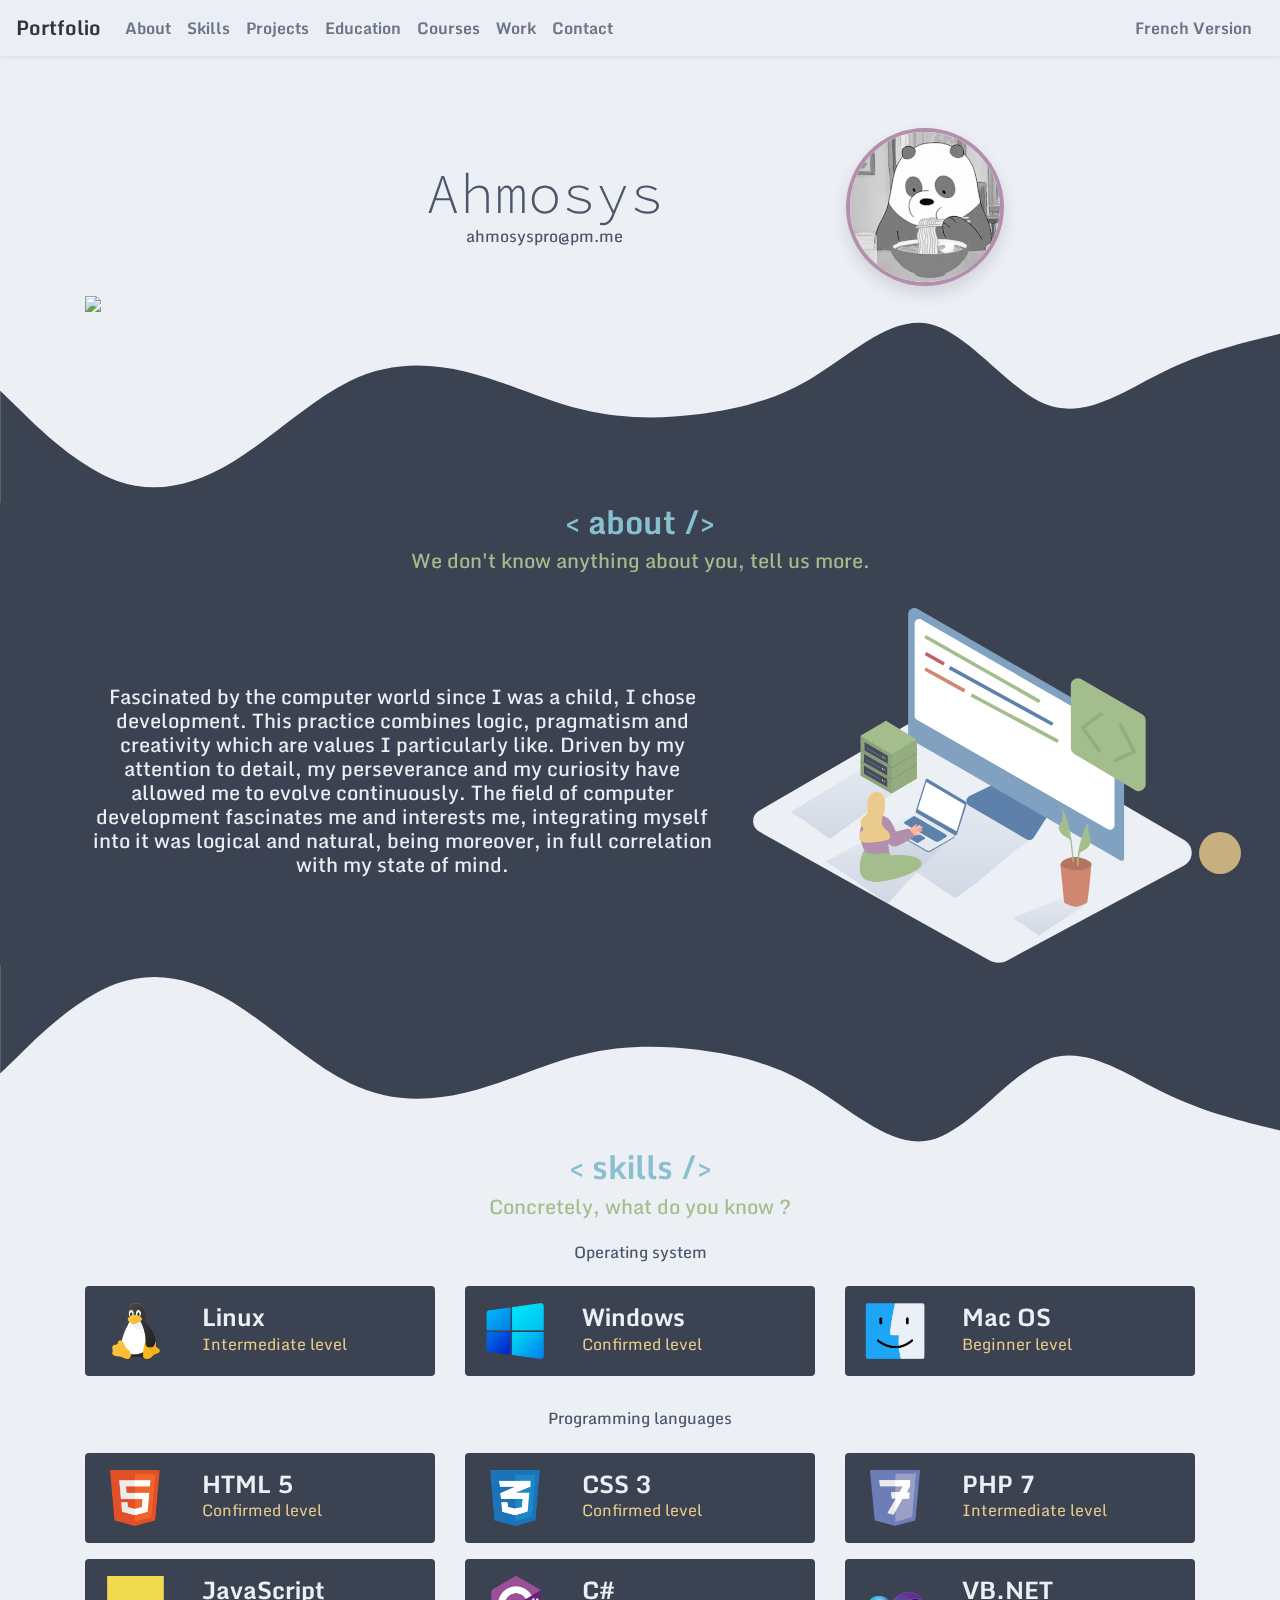
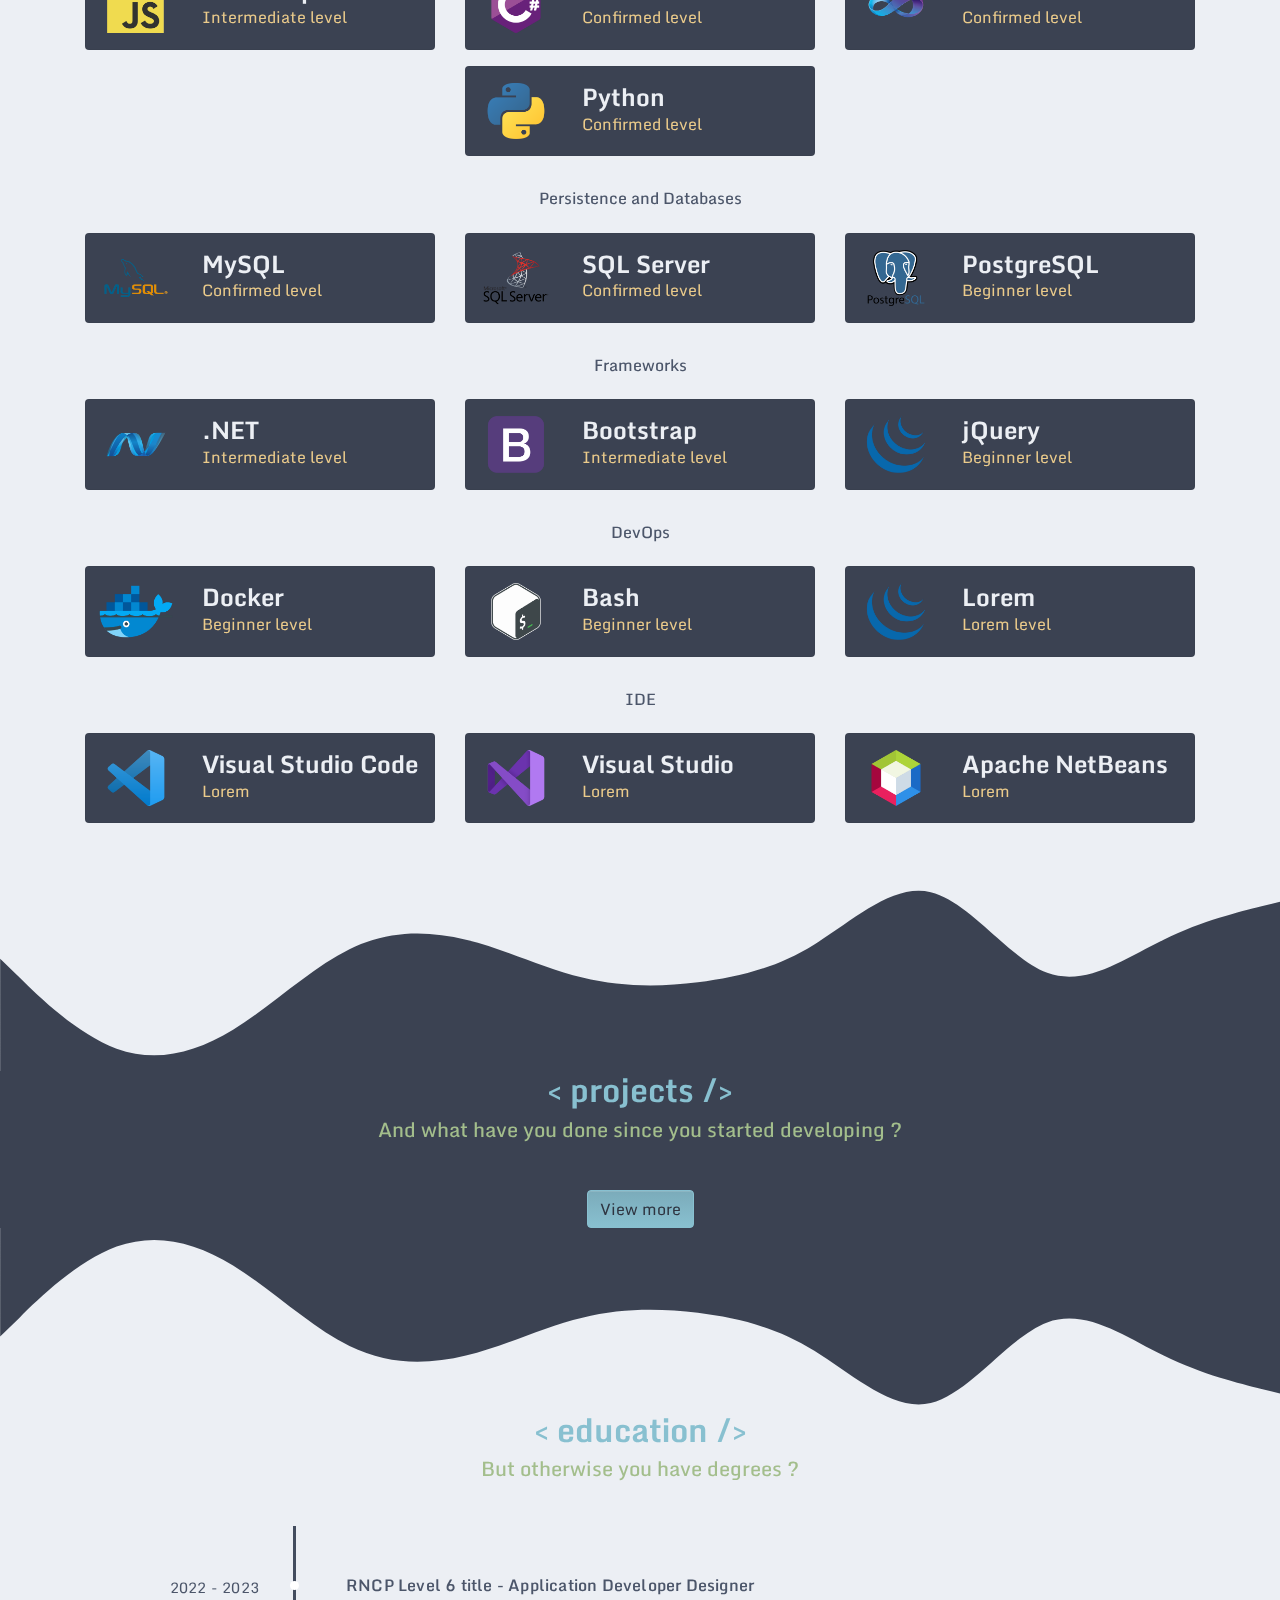
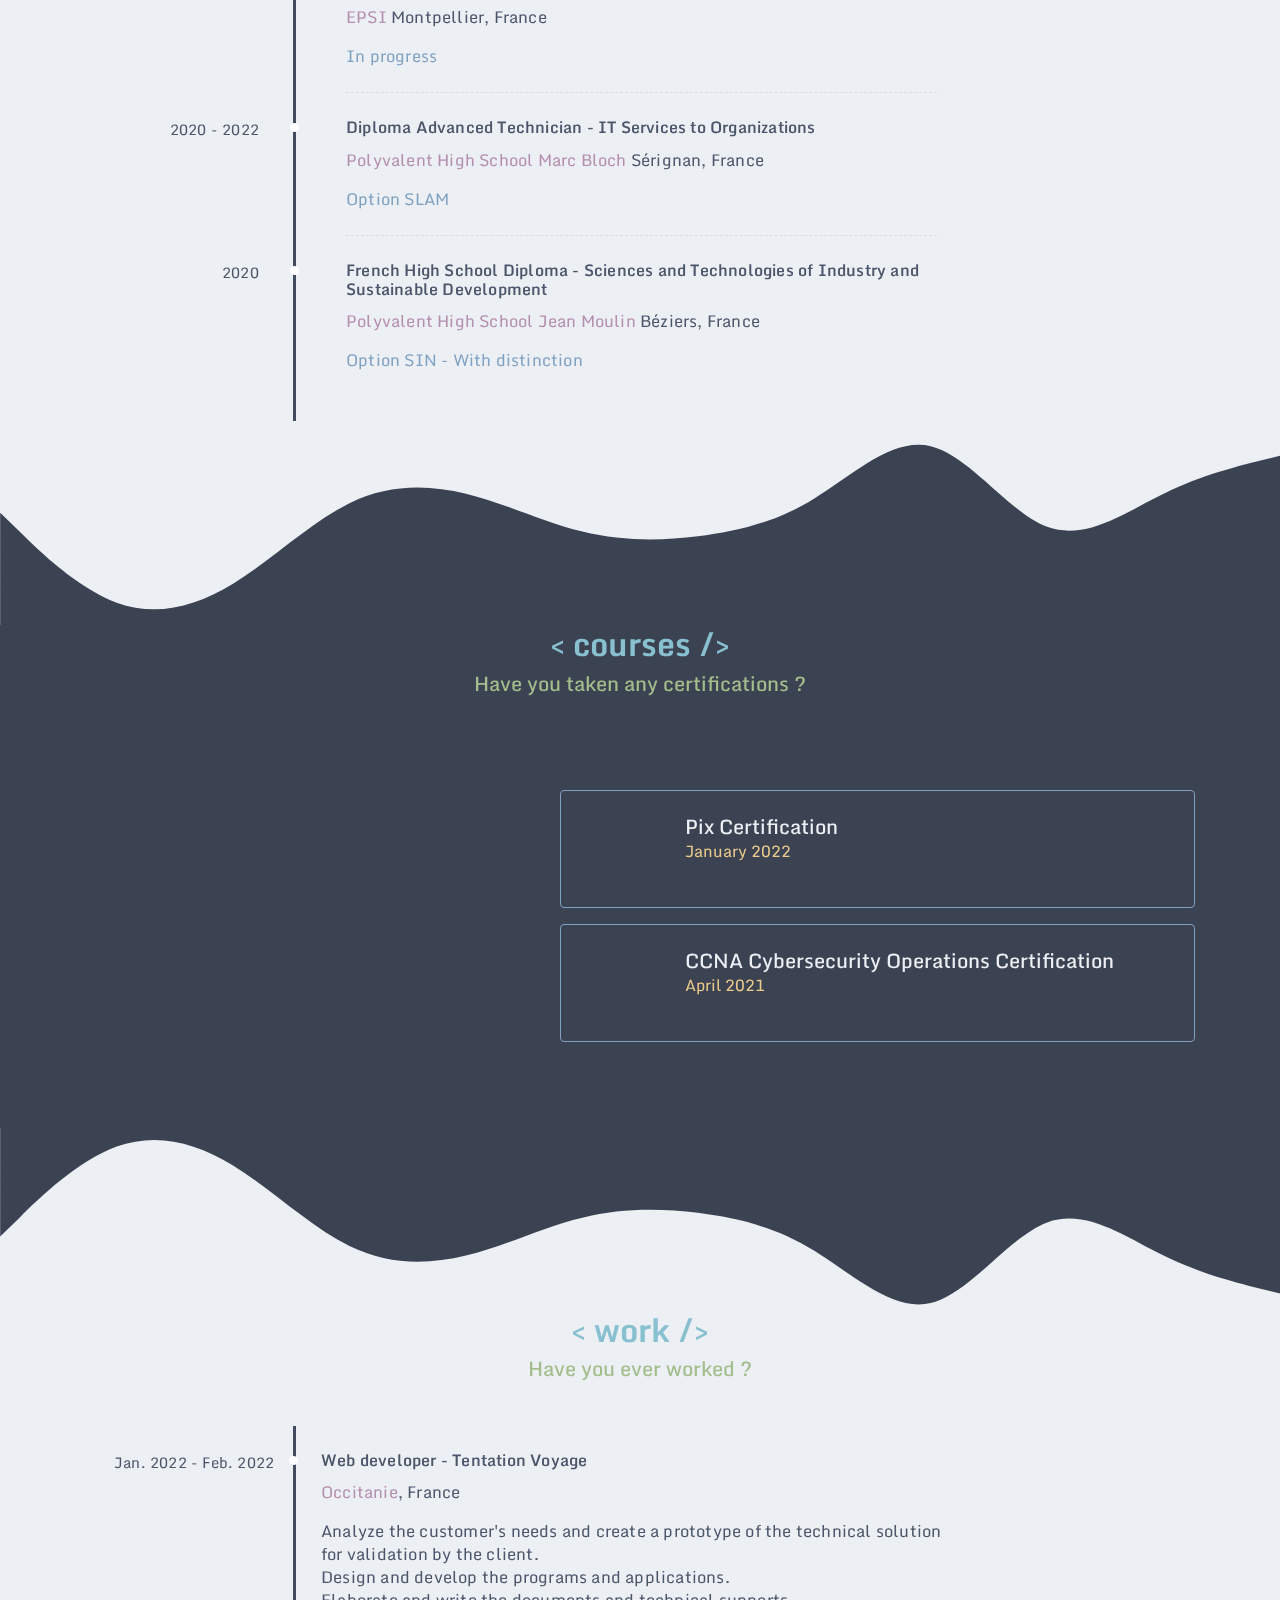
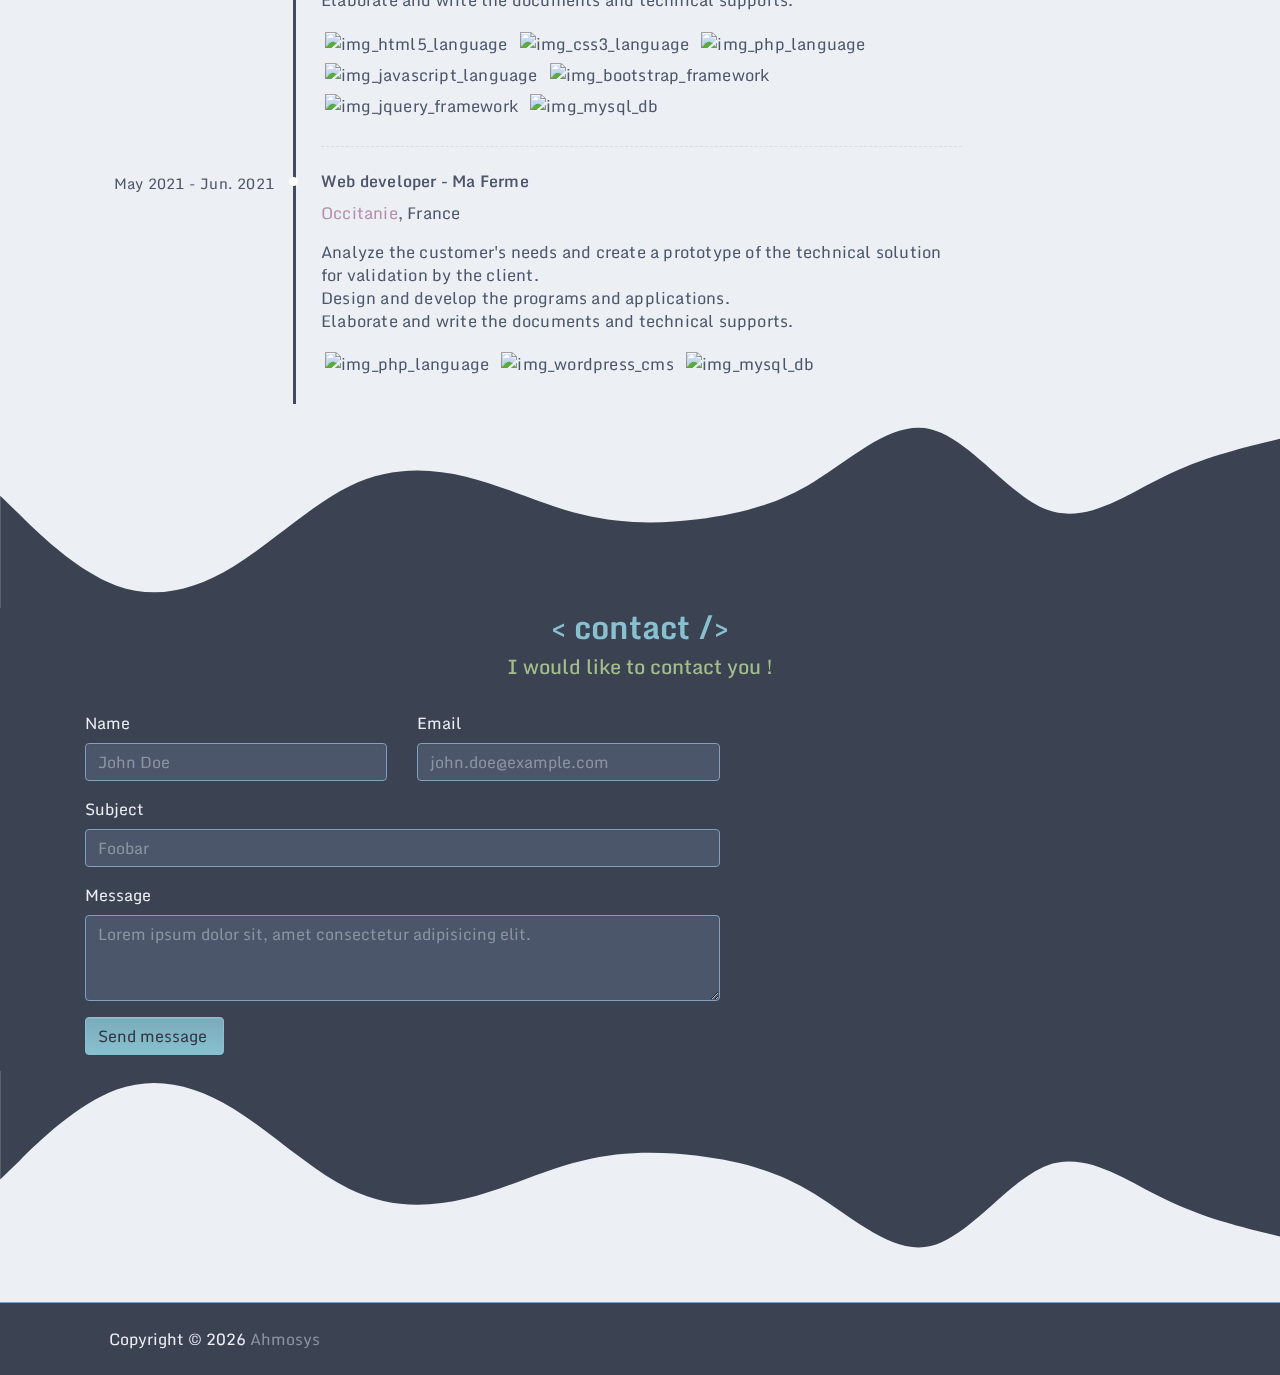
==== index.html @ 6001bb2c "🌟 Edited Skills Section" ====
<!DOCTYPE html>
<html lang="en">

<head>
    <!-- Meta tags -->
    <meta charset="UTF-8">
    <meta http-equiv="X-UA-Compatible" content="IE=edge">
    <meta name="viewport" content="width=device-width, initial-scale=1.0">
    <!-- CSS -->
    <link href="styles/nordbootstrap.css" rel="stylesheet">
    <link href="styles/style_nord.css" rel="stylesheet">
    <!-- CSS SweetAlert2 -->
    <link rel="stylesheet" href="https://cdn.jsdelivr.net/npm/@sweetalert2/theme-borderless@5.0.10/borderless.min.css">
    <!-- Font -->
    <link rel="preconnect" href="https://fonts.googleapis.com">
    <link rel="preconnect" href="https://fonts.gstatic.com" crossorigin>
    <link href="https://fonts.googleapis.com/css2?family=Source+Code+Pro:wght@700&display=swap" rel="stylesheet">
    <link href="https://fonts.googleapis.com/css2?family=Monda&display=swap" rel="stylesheet">
    <title>Portfolio</title>
    <link rel="icon" type="image/x-icon" href="images/main/img_favicon.png">
</head>

<body data-bs-spy="scroll">
    <!-- Navbar Section -->
    <nav id="topheader" class="navbar navbar-expand-lg navbar-dark  bg-dark fixed-top py-2 font-weight-bold shadow-sm">
        <a class="navbar-brand" href="#">Portfolio</a>
        <button class="navbar-toggler" type="button" data-bs-toggle="collapse" data-bs-target="#navbar"
            aria-controls="navbar" aria-expanded="false" aria-label="Toggle navigation">
            <span class="navbar-toggler-icon"></span>
        </button>
        <div class="collapse navbar-collapse" id="navbar">
            <ul class="navbar-nav">
                <li class="nav-item">
                    <a class="nav-link" href="#about">About</span></a>
                </li>
                <li class="nav-item">
                    <a class="nav-link" href="#skills">Skills</a>
                </li>
                <li class="nav-item">
                    <a class="nav-link" href="#projects">Projects</a>
                </li>
                <li class="nav-item">
                    <a class="nav-link" href="#education">Education</a>
                </li>
                <li class="nav-item">
                    <a class="nav-link" href="#courses">Courses</a>
                </li>
                <li class="nav-item">
                    <a class="nav-link" href="#work">Work</a>
                </li>
                <li class="nav-item">
                    <a class="nav-link" href="#contact">Contact</a>
                </li>
            </ul>
        </div>
        <div class="collapse navbar-collapse" id="navbar">
            <ul class="navbar-nav ml-auto">
                <li class="nav-item">
                    <a class="nav-link" href="index_fr.html">French Version&nbsp;<i data-eva="flag-outline"
                            data-eva-height="25" data-eva-width="25"></i></a>
                </li>
            </ul>
        </div>
    </nav>
    <!-- End Navbar Section -->

    <!-- Header Section -->
    <section id="header" class="white">
        <div class="container">
            <div class="row d-flex align-items-center main-content">
                <div class="col-lg-3 col-md-12 col-sm-12"></div>
                <!-- Heading -->
                <div class="col-lg-4 col-sm-12 col-md-12 text-center">
                    <h1 class="font-title text-secondary display-4 m-0">Ahmosys</h1>
                    <h5 class="text-secondary mb-0"><span id="typedEn"></span></h5>
                    <h6 class="text-secondary mb-2">ahmosyspro@pm.me</h6>
                    <a href="https://github.com/ahmosys" class="" target="_blank" rel="noreferrer"><i
                            data-eva="github-outline"></i></a>
                    <a href="https://twitter.com/ahmosys" class="" target="_blank" rel="noreferrer"><i
                            data-eva="twitter-outline"></i></a>
                    <a href="mailto:ahmosyspro@pm.me" class="" target="_blank" rel="noreferrer"><i
                            data-eva="email-outline"></i></a>
                </div>
                <!-- End Heading -->

                <!-- Profile picture -->
                <div data-tilt class="col-lg-4 col-sm-12 col-md-12 text-center my-2">
                    <img src="images/main/img_pfp.gif"
                        class="border-pfp img-fluid img-unselectable rounded-circle shadow" alt="img_pfp"
                        loading="lazy">
                </div>
                <!-- End Profile picture -->

            </div>
            <!-- Separator -->
            <div class="row">
                <div class="col-lg-12 col-md-12 col-sm-12">
                    <img src="https://raw.githubusercontent.com/arcticicestudio/nord-docs/develop/assets/images/nord/repository-footer-separator.svg"
                        alt="Separator" class="img-fluid" loading="lazy">
                </div>
            </div>
            <!-- End Separator -->
        </div>
        <svg class="wave" viewBox="0 0 1440 205.854" xmlns="http://www.w3.org/2000/svg">
            <path fill="#3B4252" fill-opacity="1"
                d="M 0.202 79.477 L 22.002 100.777 C 43.802 122.477 87.202 164.477 131.202 180.777 C 174.702 196.477 218.202 186.477 262.202 159.477 C 305.702 132.477 349.202 90.477 393.202 68.777 C 436.602 47.477 480.202 47.477 524.202 58.177 C 567.502 68.477 611.202 90.477 655.202 100.777 C 698.402 111.477 742.202 111.477 785.202 106.177 C 829.302 100.477 873.202 90.477 916.202 63.477 C 960.202 36.477 1004.202 -5.523 1047.202 4.777 C 1091.102 15.477 1135.202 79.477 1178.202 95.477 C 1222.002 111.477 1265.202 79.477 1309.202 58.177 C 1352.902 36.477 1396.202 26.477 1418.202 20.777 L 1440.202 15.477 L 1440.202 207.477 L 1418.402 207.477 C 1396.602 207.477 1353.202 207.477 1309.202 207.477 C 1265.702 207.477 1222.202 207.477 1178.202 207.477 C 1134.702 207.477 1091.202 207.477 1047.202 207.477 C 1003.802 207.477 960.202 207.477 916.202 207.477 C 872.902 207.477 829.202 207.477 785.202 207.477 C 742.002 207.477 698.202 207.477 655.202 207.477 C 611.102 207.477 567.202 207.477 524.202 207.477 C 480.202 207.477 436.202 207.477 393.202 207.477 C 349.302 207.477 305.202 207.477 262.202 207.477 C 218.402 207.477 175.202 207.477 131.202 207.477 C 87.502 207.477 44.202 207.477 22.202 207.477 L 0.202 207.477 Z" />
        </svg>
    </section>
    <!-- End Header Section -->

    <!-- About me Section -->
    <section id="about" class="blue">
        <div class="container">
            <div class="row">
                <div class="col-12">
                    <h2 class="text-center text-primary font-weight-bolder">
                        < about /></i>
                    </h2>
                    <h5 class="text-center text-success">
                        We don't know anything about you, tell us more.
                    </h5>
                </div>
            </div>
            <div class="row mt-4">
                <div class="col-lg-7 my-auto">
                    <h5 class="text-center">
                        Fascinated by the computer world since I was a child, I chose development. This practice
                        combines logic, pragmatism and
                        creativity which are values I particularly like.
                        Driven by my attention to detail, my perseverance and my curiosity have allowed me to evolve
                        continuously. The field of
                        computer development fascinates me and interests me, integrating myself into it was logical and
                        natural, being moreover,
                        in full correlation with my state of mind.
                    </h5>
                </div>
                <div class="col-lg-5 d-none d-xl-block d-lg-block">
                    <img src="images/about/img_illustration_about_isometric.svg"
                        class="img-unselectable img-floating img-fluid" loading="lazy">
                </div>
            </div>
        </div>
    </section>
    <svg class="wave" viewBox="0 0 1440 205.854" xmlns="http://www.w3.org/2000/svg">
        <path fill="#3B4252" fill-opacity="1"
            d="M 0.202 122.184 L 22.002 100.884 C 43.802 79.184 87.202 37.184 131.202 20.884 C 174.702 5.184 218.202 15.184 262.202 42.184 C 305.702 69.184 349.202 111.184 393.202 132.884 C 436.602 154.184 480.202 154.184 524.202 143.484 C 567.502 133.184 611.202 111.184 655.202 100.884 C 698.402 90.184 742.202 90.184 785.202 95.484 C 829.302 101.184 873.202 111.184 916.202 138.184 C 960.202 165.184 1004.202 207.184 1047.202 196.884 C 1091.102 186.184 1135.202 122.184 1178.202 106.184 C 1222.002 90.184 1265.202 122.184 1309.202 143.484 C 1352.902 165.184 1396.202 175.184 1418.202 180.884 L 1440.202 186.184 L 1440.202 -5.816 L 1418.402 -5.816 C 1396.602 -5.816 1353.202 -5.816 1309.202 -5.816 C 1265.702 -5.816 1222.202 -5.816 1178.202 -5.816 C 1134.702 -5.816 1091.202 -5.816 1047.202 -5.816 C 1003.802 -5.816 960.202 -5.816 916.202 -5.816 C 872.902 -5.816 829.202 -5.816 785.202 -5.816 C 742.002 -5.816 698.202 -5.816 655.202 -5.816 C 611.102 -5.816 567.202 -5.816 524.202 -5.816 C 480.202 -5.816 436.202 -5.816 393.202 -5.816 C 349.302 -5.816 305.202 -5.816 262.202 -5.816 C 218.402 -5.816 175.202 -5.816 131.202 -5.816 C 87.502 -5.816 44.202 -5.816 22.202 -5.816 L 0.202 -5.816 Z" />
    </svg>
    <!-- End About me Section -->

    <!-- Skills Section -->
    <section id="skills" class="">
        <div class="container">
            <div class="row mb-3">
                <div class="col-12">
                    <h2 class="text-center text-primary font-weight-bolder">
                        < skills /></i>
                    </h2>
                    <h5 class="text-center text-success">
                        Concretely, what do you know ?
                    </h5>
                </div>
            </div>

            <!-- Operating System Part -->
            <div class="row">
                <div class="col-12 text-center">
                    <h6 class="text-secondary">Operating system</h6>
                </div>
            </div>
            <div class="row">
                <!-- Linux -->
                <div class="col-lg-4">
                    <div class="card mt-3 py-3">
                        <div class="row no-gutters">
                            <div class="col-auto">
                                <img src="images/skills/img_linux.png" class="img-fluid img-unselectable"
                                    alt="img_logo_linux" width="100px" height="100px" loading="lazy">
                            </div>
                            <div class="col">
                                <div class="card-block px-3">
                                    <h4 class="card-title text-white mb-0 font-weight-bold">Linux</h4>
                                    <p class="card-text text-warning">Intermediate level</p>
                                </div>
                            </div>
                        </div>
                    </div>
                </div>
                <!-- Windows -->
                <div class="col-lg-4">
                    <div class="card mt-3 py-3">
                        <div class="row no-gutters">
                            <div class="col-auto">
                                <img src="images/skills/img_windows.png" class="img-fluid img-unselectable"
                                    alt="img_logo_windows" width="100px" height="100px" loading="lazy">
                            </div>
                            <div class="col">
                                <div class="card-block px-3">
                                    <h4 class="card-title text-white mb-0 font-weight-bold">Windows</h4>
                                    <p class="card-text text-warning">Confirmed level</p>
                                </div>
                            </div>
                        </div>
                    </div>
                </div>
                <!-- Mac OS -->
                <div class="col-lg-4">
                    <div class="card mt-3 py-3">
                        <div class="row no-gutters">
                            <div class="col-auto">
                                <img src="images/skills/img_macos.png" class="img-fluid img-unselectable"
                                    alt="img_logo_macos" width="100px" height="100px" loading="lazy">
                            </div>
                            <div class="col">
                                <div class="card-block px-3">
                                    <h4 class="card-title text-white mb-0 font-weight-bold">Mac OS</h4>
                                    <p class="card-text text-warning">Beginner level</p>
                                </div>
                            </div>
                        </div>
                    </div>
                </div>
            </div>

            <hr class="invisible" />
            <!-- End Operating System Part -->

            <!-- Programming Languages Part -->
            <div class="row">
                <div class="col-12 text-center">
                    <h6 class="text-secondary">Programming languages</h6>
                </div>
            </div>
            <div class="row">
                <!-- HTML5 -->
                <div class="col-lg-4">
                    <div class="card mt-3 py-3">
                        <div class="row no-gutters">
                            <div class="col-auto">
                                <img src="images/skills/img_html5.png" class="img-fluid img-unselectable"
                                    alt="img_logo_html5" width="100px" height="100px" loading="lazy">
                            </div>
                            <div class="col">
                                <div class="card-block px-3">
                                    <h4 class="card-title text-white mb-0 font-weight-bold">HTML 5</h4>
                                    <p class="card-text text-warning">Confirmed level</p>
                                </div>
                            </div>
                        </div>
                    </div>
                </div>
                <!-- CSS3 -->
                <div class="col-lg-4">
                    <div class="card mt-3 py-3">
                        <div class="row no-gutters">
                            <div class="col-auto">
                                <img src="images/skills/img_css3.png" class="img-fluid img-unselectable"
                                    alt="img_logo_css3" width="100px" height="100px" loading="lazy">
                            </div>
                            <div class="col">
                                <div class="card-block px-3">
                                    <h4 class="card-title text-white mb-0 font-weight-bold">CSS 3</h4>
                                    <p class="card-text text-warning">Confirmed level</p>
                                </div>
                            </div>
                        </div>
                    </div>
                </div>
                <!-- PHP7 -->
                <div class="col-lg-4">
                    <div class="card mt-3 py-3">
                        <div class="row no-gutters">
                            <div class="col-auto">
                                <img src="images/skills/img_php7.png" class="img-fluid img-unselectable"
                                    alt="img_logo_php7" width="100px" height="100px" loading="lazy">
                            </div>
                            <div class="col">
                                <div class="card-block px-3">
                                    <h4 class="card-title text-white mb-0 font-weight-bold">PHP 7</h4>
                                    <p class="card-text text-warning">Intermediate level</p>
                                </div>
                            </div>
                        </div>
                    </div>
                </div>
                <!-- JS -->
                <div class="col-lg-4">
                    <div class="card mt-3 py-3">
                        <div class="row no-gutters">
                            <div class="col-auto">
                                <img src="images/skills/img_js.png" class="img-fluid img-unselectable" alt="img_logo_js"
                                    width="100px" height="100px" loading="lazy">
                            </div>
                            <div class="col">
                                <div class="card-block px-3">
                                    <h4 class="card-title text-white mb-0 font-weight-bold">JavaScript</h4>
                                    <p class="card-text text-warning">Intermediate level</p>
                                </div>
                            </div>
                        </div>
                    </div>
                </div>
                <!-- C# -->
                <div class="col-lg-4">
                    <div class="card mt-3 py-3">
                        <div class="row no-gutters">
                            <div class="col-auto">
                                <img src="images/skills/img_csharp.png" class="img-fluid img-unselectable"
                                    alt="img_logo_c#" width="100px" height="100px" loading="lazy">
                            </div>
                            <div class="col">
                                <div class="card-block px-3">
                                    <h4 class="card-title text-white mb-0 font-weight-bold">C#</h4>
                                    <p class="card-text text-warning">Confirmed level</p>
                                </div>
                            </div>
                        </div>
                    </div>
                </div>
                <!-- VB.NET -->
                <div class="col-lg-4">
                    <div class="card mt-3 py-3">
                        <div class="row no-gutters">
                            <div class="col-auto">
                                <img src="images/skills/img_vbnet.png" class="img-fluid img-unselectable"
                                    alt="img_logo_vbnet" width="100px" height="100px" loading="lazy">
                            </div>
                            <div class="col">
                                <div class="card-block px-3">
                                    <h4 class="card-title text-white mb-0 font-weight-bold">VB.NET</h4>
                                    <p class="card-text text-warning">Confirmed level</p>
                                </div>
                            </div>
                        </div>
                    </div>
                </div>
                <!-- Python -->
                <div class="col-lg-4"></div>
                <div class="col-lg-4">
                    <div class="card mt-3 py-3">
                        <div class="row no-gutters">
                            <div class="col-auto">
                                <img src="images/skills/img_python.png" class="img-fluid img-unselectable"
                                    alt="img_logo_python" width="100px" height="100px" loading="lazy">
                            </div>
                            <div class="col">
                                <div class="card-block px-3">
                                    <h4 class="card-title text-white mb-0 font-weight-bold">Python</h4>
                                    <p class="card-text text-warning">Confirmed level</p>
                                </div>
                            </div>
                        </div>
                    </div>
                </div>
            </div>

            <hr class="invisible" />
            <!-- End Programming Languages Part -->

            <!-- Persistence and Databases Part -->
            <div class="row">
                <div class="col-12 text-center">
                    <h6 class="text-secondary">Persistence and Databases</h6>
                </div>
            </div>
            <div class="row">
                <!-- MySQL -->
                <div class="col-lg-4">
                    <div class="card mt-3 py-3">
                        <div class="row no-gutters">
                            <div class="col-auto">
                                <img src="images/skills/img_mysql.png" class="img-fluid img-unselectable"
                                    alt="img_logo_mysql" width="100px" height="100px" loading="lazy">
                            </div>
                            <div class="col">
                                <div class="card-block px-3">
                                    <h4 class="card-title text-white mb-0 font-weight-bold">MySQL</h4>
                                    <p class="card-text text-warning">Confirmed level</p>
                                </div>
                            </div>
                        </div>
                    </div>
                </div>
                <!-- SQLServer -->
                <div class="col-lg-4">
                    <div class="card mt-3 py-3">
                        <div class="row no-gutters">
                            <div class="col-auto">
                                <img src="images/skills/img_sqlserver.png" class="img-fluid img-unselectable"
                                    alt="img_logo_sqlserver" width="100px" height="100px" loading="lazy">
                            </div>
                            <div class="col">
                                <div class="card-block px-3">
                                    <h4 class="card-title text-white mb-0 font-weight-bold">SQL Server</h4>
                                    <p class="card-text text-warning">Confirmed level</p>
                                </div>
                            </div>
                        </div>
                    </div>
                </div>
                <!-- PostgreSQL-->
                <div class="col-lg-4">
                    <div class="card mt-3 py-3">
                        <div class="row no-gutters">
                            <div class="col-auto">
                                <img src="images/skills/img_postgresql.png" class="img-fluid img-unselectable"
                                    alt="img_logo_postgresql" width="100px" height="100px" loading="lazy">
                            </div>
                            <div class="col">
                                <div class="card-block px-3">
                                    <h4 class="card-title text-white mb-0 font-weight-bold">PostgreSQL</h4>
                                    <p class="card-text text-warning">Beginner level</p>
                                </div>
                            </div>
                        </div>
                    </div>
                </div>
            </div>

            <hr class="invisible" />
            <!-- End Persistence and Databases Part -->

            <!-- Framework Part -->
            <div class="row">
                <div class="col-12 text-center">
                    <h6 class="text-secondary">Frameworks</h6>
                </div>
            </div>
            <div class="row">
                <!-- .NET Core -->
                <div class="col-lg-4">
                    <div class="card mt-3 py-3">
                        <div class="row no-gutters">
                            <div class="col-auto">
                                <img src="images/skills/img_net.png" class="img-fluid img-unselectable"
                                    alt="img_logo_net" width="100px" height="100px" loading="lazy">
                            </div>
                            <div class="col">
                                <div class="card-block px-3">
                                    <h4 class="card-title text-white mb-0 font-weight-bold">.NET</h4>
                                    <p class="card-text text-warning">Intermediate level</p>
                                </div>
                            </div>
                        </div>
                    </div>
                </div>
                <!-- Bootstrap -->
                <div class="col-lg-4">
                    <div class="card mt-3 py-3">
                        <div class="row no-gutters">
                            <div class="col-auto">
                                <img src="images/skills/img_bootstrap.png" class="img-fluid img-unselectable"
                                    alt="img_logo_bootstrap" width="100px" height="100px" loading="lazy">
                            </div>
                            <div class="col">
                                <div class="card-block px-3">
                                    <h4 class="card-title text-white mb-0 font-weight-bold">Bootstrap</h4>
                                    <p class="card-text text-warning">Intermediate level</p>
                                </div>
                            </div>
                        </div>
                    </div>
                </div>
                <!-- jQuery-->
                <div class="col-lg-4">
                    <div class="card mt-3 py-3">
                        <div class="row no-gutters">
                            <div class="col-auto">
                                <img src="images/skills/img_jquery.png" class="img-fluid img-unselectable"
                                    alt="img_logo_jquery" width="100px" height="100px" loading="lazy">
                            </div>
                            <div class="col">
                                <div class="card-block px-3">
                                    <h4 class="card-title text-white mb-0 font-weight-bold">jQuery</h4>
                                    <p class="card-text text-warning">Beginner level</p>
                                </div>
                            </div>
                        </div>
                    </div>
                </div>
            </div>

            <hr class="invisible" />
            <!-- End Framework Part -->

            <!-- DevOps Part -->
            <div class="row">
                <div class="col-12 text-center">
                    <h6 class="text-secondary">DevOps</h6>
                </div>
            </div>
            <div class="row">
                <!-- Docker -->
                <div class="col-lg-4">
                    <div class="card mt-3 py-3">
                        <div class="row no-gutters">
                            <div class="col-auto">
                                <img src="images/skills/img_docker.png" class="img-fluid img-unselectable"
                                    alt="img_logo_net" width="100px" height="100px" loading="lazy">
                            </div>
                            <div class="col">
                                <div class="card-block px-3">
                                    <h4 class="card-title text-white mb-0 font-weight-bold">Docker</h4>
                                    <p class="card-text text-warning">Beginner level</p>
                                </div>
                            </div>
                        </div>
                    </div>
                </div>
                <!-- Bootstrap -->
                <div class="col-lg-4">
                    <div class="card mt-3 py-3">
                        <div class="row no-gutters">
                            <div class="col-auto">
                                <img src="images/skills/img_bash.png" class="img-fluid img-unselectable"
                                    alt="img_logo_bootstrap" width="100px" height="100px" loading="lazy">
                            </div>
                            <div class="col">
                                <div class="card-block px-3">
                                    <h4 class="card-title text-white mb-0 font-weight-bold">Bash</h4>
                                    <p class="card-text text-warning">Beginner level</p>
                                </div>
                            </div>
                        </div>
                    </div>
                </div>
                <!-- jQuery-->
                <div class="col-lg-4">
                    <div class="card mt-3 py-3">
                        <div class="row no-gutters">
                            <div class="col-auto">
                                <img src="images/skills/img_jquery.png" class="img-fluid img-unselectable"
                                    alt="img_logo_jquery" width="100px" height="100px" loading="lazy">
                            </div>
                            <div class="col">
                                <div class="card-block px-3">
                                    <h4 class="card-title text-white mb-0 font-weight-bold">Lorem</h4>
                                    <p class="card-text text-warning">Lorem level</p>
                                </div>
                            </div>
                        </div>
                    </div>
                </div>
            </div>

            <hr class="invisible" />
            <!-- End DevOps Part -->

            <!-- IDE Part -->
            <div class="row">
                <div class="col-12 text-center">
                    <h6 class="text-secondary">IDE</h6>
                </div>
            </div>
            <div class="row mb-5">
                <!-- VS Code -->
                <div class="col-lg-4">
                    <div class="card mt-3 py-3">
                        <div class="row no-gutters">
                            <div class="col-auto">
                                <img src="images/skills/img_vscode.png" class="img-fluid img-unselectable"
                                    alt="img_logo_vscode" width="100px" height="100px" loading="lazy">
                            </div>
                            <div class="col">
                                <div class="card-block px-3">
                                    <h4 class="card-title text-white mb-0 font-weight-bold">Visual Studio Code</h4>
                                    <p class="card-text text-warning">Lorem</p>

                                </div>
                            </div>
                        </div>
                    </div>
                </div>
                <!-- VS -->
                <div class="col-lg-4">
                    <div class="card mt-3 py-3">
                        <div class="row no-gutters">
                            <div class="col-auto">
                                <img src="images/skills/img_vs.png" class="img-fluid img-unselectable" alt="img_logo_vs"
                                    width="100px" height="100px" loading="lazy">
                            </div>
                            <div class="col">
                                <div class="card-block px-3">
                                    <h4 class="card-title text-white mb-0 font-weight-bold">Visual Studio</h4>
                                    <p class="card-text text-warning">Lorem</p>
                                </div>
                            </div>
                        </div>
                    </div>
                </div>
                <!-- Apache NetBeans -->
                <div class="col-lg-4">
                    <div class="card mt-3 py-3">
                        <div class="row no-gutters">
                            <div class="col-auto">
                                <img src="images/skills/img_netbeans.png" class="img-fluid img-unselectable"
                                    alt="img_logo_netbeans" width="100px" height="100px" loading="lazy">
                            </div>
                            <div class="col">
                                <div class="card-block px-3">
                                    <h4 class="card-title text-white mb-0 font-weight-bold">Apache NetBeans</h4>
                                    <p class="card-text text-warning">Lorem</p>

                                </div>
                            </div>
                        </div>
                    </div>
                </div>
            </div>

            <hr class="invisible" />
            <!-- End IDE Part -->
        </div>
        </div>
    </section>
    <!-- End Skills Section -->

    <!-- Projects Section -->
    <svg class="wave" viewBox="0 0 1440 205.854" xmlns="http://www.w3.org/2000/svg">
        <path fill="#3B4252" fill-opacity="1"
            d="M 0.202 79.477 L 22.002 100.777 C 43.802 122.477 87.202 164.477 131.202 180.777 C 174.702 196.477 218.202 186.477 262.202 159.477 C 305.702 132.477 349.202 90.477 393.202 68.777 C 436.602 47.477 480.202 47.477 524.202 58.177 C 567.502 68.477 611.202 90.477 655.202 100.777 C 698.402 111.477 742.202 111.477 785.202 106.177 C 829.302 100.477 873.202 90.477 916.202 63.477 C 960.202 36.477 1004.202 -5.523 1047.202 4.777 C 1091.102 15.477 1135.202 79.477 1178.202 95.477 C 1222.002 111.477 1265.202 79.477 1309.202 58.177 C 1352.902 36.477 1396.202 26.477 1418.202 20.777 L 1440.202 15.477 L 1440.202 207.477 L 1418.402 207.477 C 1396.602 207.477 1353.202 207.477 1309.202 207.477 C 1265.702 207.477 1222.202 207.477 1178.202 207.477 C 1134.702 207.477 1091.202 207.477 1047.202 207.477 C 1003.802 207.477 960.202 207.477 916.202 207.477 C 872.902 207.477 829.202 207.477 785.202 207.477 C 742.002 207.477 698.202 207.477 655.202 207.477 C 611.102 207.477 567.202 207.477 524.202 207.477 C 480.202 207.477 436.202 207.477 393.202 207.477 C 349.302 207.477 305.202 207.477 262.202 207.477 C 218.402 207.477 175.202 207.477 131.202 207.477 C 87.502 207.477 44.202 207.477 22.202 207.477 L 0.202 207.477 Z" />
    </svg>
    <section id="projects" class="blue">
        <div class="container">
            <div class="row mb-3">
                <div class="col-12">
                    <h2 class="text-center text-primary font-weight-bolder">
                        < projects /></i>
                    </h2>
                    <h5 class="text-center text-success">
                        And what have you done since you started developing ?
                    </h5>
                </div>
            </div>
            <div class="row" id="repository">
            </div>
            <div class="row mt-4">
                <div class="col-12 text-center">
                    <a href="https://github.com/Ahmosys?tab=repositories" class="btn btn-primary" target="_blank"
                        rel="noreferrer">View
                        more</a>
                </div>
            </div>
        </div>
    </section>
    <svg class="wave" viewBox="0 0 1440 205.854" xmlns="http://www.w3.org/2000/svg">
        <path fill="#3B4252" fill-opacity="1"
            d="M 0.202 122.184 L 22.002 100.884 C 43.802 79.184 87.202 37.184 131.202 20.884 C 174.702 5.184 218.202 15.184 262.202 42.184 C 305.702 69.184 349.202 111.184 393.202 132.884 C 436.602 154.184 480.202 154.184 524.202 143.484 C 567.502 133.184 611.202 111.184 655.202 100.884 C 698.402 90.184 742.202 90.184 785.202 95.484 C 829.302 101.184 873.202 111.184 916.202 138.184 C 960.202 165.184 1004.202 207.184 1047.202 196.884 C 1091.102 186.184 1135.202 122.184 1178.202 106.184 C 1222.002 90.184 1265.202 122.184 1309.202 143.484 C 1352.902 165.184 1396.202 175.184 1418.202 180.884 L 1440.202 186.184 L 1440.202 -5.816 L 1418.402 -5.816 C 1396.602 -5.816 1353.202 -5.816 1309.202 -5.816 C 1265.702 -5.816 1222.202 -5.816 1178.202 -5.816 C 1134.702 -5.816 1091.202 -5.816 1047.202 -5.816 C 1003.802 -5.816 960.202 -5.816 916.202 -5.816 C 872.902 -5.816 829.202 -5.816 785.202 -5.816 C 742.002 -5.816 698.202 -5.816 655.202 -5.816 C 611.102 -5.816 567.202 -5.816 524.202 -5.816 C 480.202 -5.816 436.202 -5.816 393.202 -5.816 C 349.302 -5.816 305.202 -5.816 262.202 -5.816 C 218.402 -5.816 175.202 -5.816 131.202 -5.816 C 87.502 -5.816 44.202 -5.816 22.202 -5.816 L 0.202 -5.816 Z" />
    </svg>
    <!-- End Projects Section -->

    <!-- Education Section -->
    <section id="education" class="">
        <div class="container">
            <div class="row mb-3">
                <div class="col-12">
                    <h2 class="text-center text-primary font-weight-bolder">
                        < education /></i>
                    </h2>
                    <h5 class="text-center text-success">
                        But otherwise you have degrees ?
                    </h5>
                </div>
            </div>
            <div class="row">
                <div class="col-12">
                    <div class="card bg-white border-white">
                        <div class="card-body text-secondary">
                            <div id="content">
                                <ul class="timeline">
                                    <li class="event" data-date="2022 - 2023">
                                        <h3>RNCP Level 6 title - Application Developer Designer</h3>
                                        <p><span class="text-pink">EPSI</span>&nbsp;Montpellier, France</p>
                                        <p class="m-0 text-info">In progress</p>
                                    </li>
                                    <li class="event" data-date="2020 - 2022">
                                        <h3>Diploma Advanced Technician - IT Services to Organizations</h3>
                                        <p><span class="text-pink">Polyvalent High School Marc
                                                Bloch</span>&nbsp;Sérignan, France</p>
                                        <p class="m-0 text-info">Option SLAM</p>
                                    </li>
                                    <li class="event" data-date="2020">
                                        <h3>French High School Diploma - Sciences and Technologies of Industry and
                                            Sustainable Development</h3>
                                        <p><span class="text-pink">Polyvalent High School Jean
                                                Moulin</span>&nbsp;Béziers, France</p>
                                        <p class="m-0 text-info">Option SIN - With distinction</p>
                                    </li>
                                </ul>
                            </div>
                        </div>
                    </div>
                </div>
            </div>
        </div>
    </section>
    <!-- End Education Section -->

    <!-- Courses Section -->
    <svg class="wave" viewBox="0 0 1440 205.854" xmlns="http://www.w3.org/2000/svg">
        <path fill="#3B4252" fill-opacity="1"
            d="M 0.202 79.477 L 22.002 100.777 C 43.802 122.477 87.202 164.477 131.202 180.777 C 174.702 196.477 218.202 186.477 262.202 159.477 C 305.702 132.477 349.202 90.477 393.202 68.777 C 436.602 47.477 480.202 47.477 524.202 58.177 C 567.502 68.477 611.202 90.477 655.202 100.777 C 698.402 111.477 742.202 111.477 785.202 106.177 C 829.302 100.477 873.202 90.477 916.202 63.477 C 960.202 36.477 1004.202 -5.523 1047.202 4.777 C 1091.102 15.477 1135.202 79.477 1178.202 95.477 C 1222.002 111.477 1265.202 79.477 1309.202 58.177 C 1352.902 36.477 1396.202 26.477 1418.202 20.777 L 1440.202 15.477 L 1440.202 207.477 L 1418.402 207.477 C 1396.602 207.477 1353.202 207.477 1309.202 207.477 C 1265.702 207.477 1222.202 207.477 1178.202 207.477 C 1134.702 207.477 1091.202 207.477 1047.202 207.477 C 1003.802 207.477 960.202 207.477 916.202 207.477 C 872.902 207.477 829.202 207.477 785.202 207.477 C 742.002 207.477 698.202 207.477 655.202 207.477 C 611.102 207.477 567.202 207.477 524.202 207.477 C 480.202 207.477 436.202 207.477 393.202 207.477 C 349.302 207.477 305.202 207.477 262.202 207.477 C 218.402 207.477 175.202 207.477 131.202 207.477 C 87.502 207.477 44.202 207.477 22.202 207.477 L 0.202 207.477 Z" />
    </svg>
    <section id="courses" class="blue">
        <div class="container">
            <div class="row mb-4">
                <div class="col-12">
                    <h2 class="text-center text-primary font-weight-bolder">
                        < courses />
                        </courses></i>
                    </h2>
                    <h5 class="text-center text-success">
                        Have you taken any certifications ?
                    </h5>
                </div>
            </div>
            <div class="row">
                <div class="col-lg-5 d-none d-xl-block d-lg-block">
                    <img src="images/courses/img_illustration_courses_isometric.svg"
                        class="img-unselectable img-floating img-fluid" width="400px" height="400px" loading="lazy">
                </div>
                <div class='col-lg-7 mb-4 my-auto'>
                    <div class="card border-info p-2">
                        <div class="row no-gutters">
                            <div class="col-auto">
                                <img src="images/courses/img_logo_pix.png" class="img-fluid img-unselectable"
                                    alt="img_logo_pix" width="100px" height="100px" loading="lazy">
                            </div>
                            <div class="col">
                                <div class="card-block px-3">
                                    <a href="files/courses/certification_pix.pdf" target="_blank">
                                        <h5 class="card-title text-white mb-0 mt-3">Pix Certification</h5>
                                    </a>
                                    <p class="card-text text-warning">January 2022</p>
                                </div>
                            </div>
                        </div>
                    </div>
                    <div class="card mt-3 border-info p-2 mb-4">
                        <div class="row no-gutters">
                            <div class="col-auto">
                                <img src="images/courses/img_logo_cisco.png" class="img-fluid img-unselectable"
                                    alt="img_logo_cisco" width="100px" height="100px" loading="lazy">
                            </div>
                            <div class="col">
                                <div class="card-block px-3">
                                    <a href="files/courses/certification_ccna_cisco_cyberops.pdf" target="_blank">
                                        <h5 class="card-title text-white mb-0 mt-3">CCNA Cybersecurity Operations
                                            Certification</h5>
                                    </a>
                                    <p class="card-text text-warning">April 2021</p>
                                </div>
                            </div>
                        </div>
                    </div>
                </div>

            </div>
        </div>
    </section>
    <svg class="wave" viewBox="0 0 1440 205.854" xmlns="http://www.w3.org/2000/svg">
        <path fill="#3B4252" fill-opacity="1"
            d="M 0.202 122.184 L 22.002 100.884 C 43.802 79.184 87.202 37.184 131.202 20.884 C 174.702 5.184 218.202 15.184 262.202 42.184 C 305.702 69.184 349.202 111.184 393.202 132.884 C 436.602 154.184 480.202 154.184 524.202 143.484 C 567.502 133.184 611.202 111.184 655.202 100.884 C 698.402 90.184 742.202 90.184 785.202 95.484 C 829.302 101.184 873.202 111.184 916.202 138.184 C 960.202 165.184 1004.202 207.184 1047.202 196.884 C 1091.102 186.184 1135.202 122.184 1178.202 106.184 C 1222.002 90.184 1265.202 122.184 1309.202 143.484 C 1352.902 165.184 1396.202 175.184 1418.202 180.884 L 1440.202 186.184 L 1440.202 -5.816 L 1418.402 -5.816 C 1396.602 -5.816 1353.202 -5.816 1309.202 -5.816 C 1265.702 -5.816 1222.202 -5.816 1178.202 -5.816 C 1134.702 -5.816 1091.202 -5.816 1047.202 -5.816 C 1003.802 -5.816 960.202 -5.816 916.202 -5.816 C 872.902 -5.816 829.202 -5.816 785.202 -5.816 C 742.002 -5.816 698.202 -5.816 655.202 -5.816 C 611.102 -5.816 567.202 -5.816 524.202 -5.816 C 480.202 -5.816 436.202 -5.816 393.202 -5.816 C 349.302 -5.816 305.202 -5.816 262.202 -5.816 C 218.402 -5.816 175.202 -5.816 131.202 -5.816 C 87.502 -5.816 44.202 -5.816 22.202 -5.816 L 0.202 -5.816 Z" />
    </svg>
    <!-- End Courses Section -->

    <!-- Work Section -->
    <section id="work" class="">
        <div class="container">
            <div class="row mb-3">
                <div class="col-12">
                    <h2 class="text-center text-primary font-weight-bolder">
                        < work /></i>
                    </h2>
                    <h5 class="text-center text-success">
                        Have you ever worked ?
                    </h5>
                </div>
            </div>
            <div class="row">
                <div class="col-12">
                    <div class="card bg-white border-white">
                        <div class="card-body text-secondary">
                            <div id="content">
                                <ul class="timeline_year">
                                    <li class="event" data-date="Jan. 2022 - Feb. 2022">
                                        <h3>Web developer - Tentation Voyage</h3>
                                        <p><span class="text-pink">Occitanie</span>,&nbsp;France</p>
                                        <p class="m-0"><i data-eva="arrow-ios-forward-outline"></i>Analyze the
                                            customer's needs and create a prototype of the technical solution for
                                            validation by the client.</p>
                                        <p class="m-0"><i data-eva="arrow-ios-forward-outline"></i>Design and develop
                                            the programs and applications.</p>
                                        <p class="mb-3"><i data-eva="arrow-ios-forward-outline"></i>Elaborate and write
                                            the documents and technical supports.</p>
                                        <img class="m-1"
                                            src="https://img.shields.io/badge/HTML5-A3BE8C?style=for-the-badge&logo=html5&logoColor=white"
                                            alt="img_html5_language">
                                        <img class="m-1"
                                            src="https://img.shields.io/badge/CSS3-A3BE8C?style=for-the-badge&logo=css3&logoColor=white"
                                            alt="img_css3_language">
                                        <img class="m-1"
                                            src="https://img.shields.io/badge/PHP-A3BE8C?style=for-the-badge&logo=php&logoColor=white"
                                            alt="img_php_language">
                                        <img class="m-1"
                                            src="https://img.shields.io/badge/JAVASCRIPT-A3BE8C?style=for-the-badge&logo=javascript&logoColor=white"
                                            alt="img_javascript_language">
                                        <img class="m-1"
                                            src="https://img.shields.io/badge/BOOTSTRAP-D08770?style=for-the-badge&logo=bootstrap&logoColor=white"
                                            alt="img_bootstrap_framework">
                                        <img class="m-1"
                                            src="https://img.shields.io/badge/JQUERY-D08770?style=for-the-badge&logo=jquery&logoColor=white"
                                            alt="img_jquery_framework">
                                        <img class="m-1"
                                            src="https://img.shields.io/badge/MySQL-EBCB8B?style=for-the-badge&logo=mysql&logoColor=black"
                                            alt="img_mysql_db">
                                    </li>
                                    <li class="event" data-date="May 2021 - Jun. 2021">
                                        <h3>Web developer - Ma Ferme</h3>
                                        <p><span class="text-pink">Occitanie</span>,&nbsp;France</p>
                                        <p class="m-0"><i data-eva="arrow-ios-forward-outline"></i>Analyze the
                                            customer's needs and create a prototype of the technical solution for
                                            validation by the client.</p>
                                        <p class="m-0"><i data-eva="arrow-ios-forward-outline"></i>Design and develop
                                            the programs and applications.</p>
                                        <p class="mb-3"><i data-eva="arrow-ios-forward-outline"></i>Elaborate and write
                                            the documents and technical supports.</p>
                                        <img class="m-1"
                                            src="https://img.shields.io/badge/PHP-A3BE8C?style=for-the-badge&logo=php&logoColor=white"
                                            alt="img_php_language">
                                        <img class="m-1"
                                            src="https://img.shields.io/badge/Wordpress-A3BE8C?style=for-the-badge&logo=wordpress&logoColor=white"
                                            alt="img_wordpress_cms">
                                        <img class="m-1"
                                            src="https://img.shields.io/badge/MySQL-EBCB8B?style=for-the-badge&logo=mysql&logoColor=black"
                                            alt="img_mysql_db">
                                    </li>
                                </ul>
                            </div>
                        </div>
                    </div>
                </div>
            </div>
        </div>
    </section>
    <!-- End Work Section -->

    <!-- Contact Section -->
    <svg class="wave" viewBox="0 0 1440 205.854" xmlns="http://www.w3.org/2000/svg">
        <path fill="#3B4252" fill-opacity="1"
            d="M 0.202 79.477 L 22.002 100.777 C 43.802 122.477 87.202 164.477 131.202 180.777 C 174.702 196.477 218.202 186.477 262.202 159.477 C 305.702 132.477 349.202 90.477 393.202 68.777 C 436.602 47.477 480.202 47.477 524.202 58.177 C 567.502 68.477 611.202 90.477 655.202 100.777 C 698.402 111.477 742.202 111.477 785.202 106.177 C 829.302 100.477 873.202 90.477 916.202 63.477 C 960.202 36.477 1004.202 -5.523 1047.202 4.777 C 1091.102 15.477 1135.202 79.477 1178.202 95.477 C 1222.002 111.477 1265.202 79.477 1309.202 58.177 C 1352.902 36.477 1396.202 26.477 1418.202 20.777 L 1440.202 15.477 L 1440.202 207.477 L 1418.402 207.477 C 1396.602 207.477 1353.202 207.477 1309.202 207.477 C 1265.702 207.477 1222.202 207.477 1178.202 207.477 C 1134.702 207.477 1091.202 207.477 1047.202 207.477 C 1003.802 207.477 960.202 207.477 916.202 207.477 C 872.902 207.477 829.202 207.477 785.202 207.477 C 742.002 207.477 698.202 207.477 655.202 207.477 C 611.102 207.477 567.202 207.477 524.202 207.477 C 480.202 207.477 436.202 207.477 393.202 207.477 C 349.302 207.477 305.202 207.477 262.202 207.477 C 218.402 207.477 175.202 207.477 131.202 207.477 C 87.502 207.477 44.202 207.477 22.202 207.477 L 0.202 207.477 Z" />
    </svg>
    <section id="contact" class="blue">
        <div class="container">
            <div class="row mb-4">
                <div class="col-12">
                    <h2 class="text-center text-primary font-weight-bolder">
                        < contact /></i>
                    </h2>
                    <h5 class="text-center text-success">
                        I would like to contact you !
                    </h5>
                </div>
            </div>
            <div class="row">
                <div class="col-lg-7 mb-3">
                    <form id="contactForm">
                        <div class="row">
                            <div class="col-6">
                                <div class="mb-3">
                                    <label for="inputName" class="form-label">Name</label>
                                    <input type="text" class="form-control border border-info" id="inputName"
                                        aria-describedby="nameHelp" placeholder="John Doe" required>
                                    <div class="valid-feedback">Valid.</div>
                                    <div class="invalid-feedback">Please fill out this field.</div>
                                </div>
                            </div>
                            <div class="col-6">
                                <div class="mb-3">
                                    <label for="inputEmail" class="form-label">Email</label>
                                    <input type="email" class="form-control border border-info" id="inputEmail"
                                        aria-describedby="emailHelp" placeholder="john.doe@example.com" required>
                                    <div class="valid-feedback">Valid.</div>
                                    <div class="invalid-feedback">Please fill out this field.</div>
                                </div>
                            </div>
                        </div>
                        <div class="row">
                            <div class="col-12">
                                <div class="mb-3">
                                    <label for="inputSubject" class="form-label">Subject</label>
                                    <input type="text" class="form-control border border-info" id="inputSubject"
                                        aria-describedby="subjectHelp" placeholder="Foobar" required>
                                    <div class="valid-feedback">Valid.</div>
                                    <div class="invalid-feedback">Please fill out this field.</div>
                                </div>
                            </div>
                        </div>
                        <div class="row">
                            <div class="col-12">
                                <div class="mb-3">
                                    <label for="inputEmail" class="form-label">Message</label>
                                    <textarea class="form-control border border-info"
                                        placeholder="Lorem ipsum dolor sit, amet consectetur adipisicing elit."
                                        id="textAreaMessage" rows="3" required></textarea>
                                    <div class="valid-feedback">Valid.</div>
                                    <div class="invalid-feedback">Please fill out this field.</div>
                                </div>
                            </div>
                        </div>
                        <button type="submit" id="btnSubmit" class="btn btn-primary">Send message&nbsp;<i
                                data-eva="paper-plane-outline" data-eva-fill="#2E3440" data-eva-height="20"
                                data-eva-width="20"></i></button>
                        <img id="inputLoader" src="images/loader/puff.svg" alt="img_loader" class="ml-2" width="32px"
                            height="32px" style="display: none;">
                    </form>
                </div>
                <div class="col-lg-5 d-none d-xl-block d-lg-block">
                    <img src="images/contact/img_illustration_contact_isometric.svg"
                        class="img-unselectable img-floating img-fluid" loading="lazy">
                </div>
            </div>
        </div>
        </div>

    </section>
    <svg class="wave" viewBox="0 0 1440 205.854" xmlns="http://www.w3.org/2000/svg">
        <path fill="#3B4252" fill-opacity="1"
            d="M 0.202 122.184 L 22.002 100.884 C 43.802 79.184 87.202 37.184 131.202 20.884 C 174.702 5.184 218.202 15.184 262.202 42.184 C 305.702 69.184 349.202 111.184 393.202 132.884 C 436.602 154.184 480.202 154.184 524.202 143.484 C 567.502 133.184 611.202 111.184 655.202 100.884 C 698.402 90.184 742.202 90.184 785.202 95.484 C 829.302 101.184 873.202 111.184 916.202 138.184 C 960.202 165.184 1004.202 207.184 1047.202 196.884 C 1091.102 186.184 1135.202 122.184 1178.202 106.184 C 1222.002 90.184 1265.202 122.184 1309.202 143.484 C 1352.902 165.184 1396.202 175.184 1418.202 180.884 L 1440.202 186.184 L 1440.202 -5.816 L 1418.402 -5.816 C 1396.602 -5.816 1353.202 -5.816 1309.202 -5.816 C 1265.702 -5.816 1222.202 -5.816 1178.202 -5.816 C 1134.702 -5.816 1091.202 -5.816 1047.202 -5.816 C 1003.802 -5.816 960.202 -5.816 916.202 -5.816 C 872.902 -5.816 829.202 -5.816 785.202 -5.816 C 742.002 -5.816 698.202 -5.816 655.202 -5.816 C 611.102 -5.816 567.202 -5.816 524.202 -5.816 C 480.202 -5.816 436.202 -5.816 393.202 -5.816 C 349.302 -5.816 305.202 -5.816 262.202 -5.816 C 218.402 -5.816 175.202 -5.816 131.202 -5.816 C 87.502 -5.816 44.202 -5.816 22.202 -5.816 L 0.202 -5.816 Z" />
    </svg>
    <!-- End Contact Section -->

    <!-- Footer Section -->
    <footer class="bg-light mt-5 shadow-sm border-top border-5 border-info">
        <div class="container">
            <div class="row p-4 d-flex justify-content-between align-items-lg-center">
                <div class="col-6">
                    <!-- Copyright -->
                    <div class="text-left">
                        Copyright&nbsp;&copy;
                        <script>
                            var currentYear = new Date().getFullYear();
                            document.write(currentYear)
                        </script>
                        <a class="text-dark" href="https://github.com/ahmosys">Ahmosys</a>
                    </div>
                    <!-- End Copyright -->
                </div>
                <div class="col-6">
                    <!-- Social Media -->
                    <div class="text-right">
                        <a href="https://github.com/ahmosys" class="" target="_blank" rel="noreferrer"><i
                                data-eva="github-outline"></i></a>
                        <a href="https://twitter.com/ahmosys" class="" target="_blank" rel="noreferrer"><i
                                data-eva="twitter-outline"></i></a>
                        <a href="mailto:ahmosyspro@pm.me" class="" target="_blank" rel="noreferrer"><i
                                data-eva="email-outline"></i></a>
                    </div>
                    <!-- End Social Media -->
                </div>
            </div>
        </div>
        </div>
    </footer>
    <!-- End Footer Section -->

    <!-- Btn back to top -->
    <a href="#" id="toTopBtn" class="cd-top text-replace js-cd-top cd-top--is-visible cd-top--fade-out"></a>
    <!-- End Btn back to top -->

</body>
<!-- JS jQuery -->
<script src="https://cdn.jsdelivr.net/npm/jquery@3.6.0/dist/jquery.min.js"></script>
<script src="https://unpkg.com/tilt.js@1.2.1/dest/tilt.jquery.min.js"></script>
<!-- JS Bootstrap -->
<script src="https://cdn.jsdelivr.net/npm/bootstrap@5.1.3/dist/js/bootstrap.bundle.min.js"
    integrity="sha384-ka7Sk0Gln4gmtz2MlQnikT1wXgYsOg+OMhuP+IlRH9sENBO0LRn5q+8nbTov4+1p" crossorigin="anonymous">
</script>
<!-- JS Eva Icons -->
<script src="https://unpkg.com/eva-icons"></script>
<!-- JS Typed -->
<script src="https://cdn.jsdelivr.net/npm/typed.js@2.0.12"></script>
<!-- JS SweetAlert2 -->
<script src="https://cdn.jsdelivr.net/npm/sweetalert2@11/dist/sweetalert2.min.js"></script>
<!-- JS Email -->
<script type="text/javascript" src="https://cdn.jsdelivr.net/npm/@emailjs/browser@3/dist/email.min.js"></script>
<script type="text/javascript">
    (function () {
        emailjs.init("user_YY6vkatZuVtMBQceYXKNQ");
    })();
</script>
<!-- JS ScrollReveal -->
<script src="https://unpkg.com/scrollreveal"></script>
<!-- JS Local Script -->
<script src="js/script_btn.js"></script>
<script src="js/script_icons.js"></script>
<script src="js/script_api_github.js"></script>
<script src="js/script_typed.js"></script>
<script src="js/script_email.js"></script>
<script src="js/script_animate_scroll.js"></script>

</html>
---- styles/nordbootstrap.css ----
/*
This CSS contains a modified version of Bootstrap's CSS
Bootstrap's License can be found here: https://github.com/twbs/bootstrap/blob/main/LICENSE

This CSS contains the Nord color scheme made by Arctic Ice Studio & Sven Greb
Nord's License can be found here: https://github.com/arcticicestudio/nord/blob/develop/LICENSE.md

The modifications to Bootstrap's CSS were done by SaberTooth Studios Games
The github repository containing the source code of this CSS can be found here: https://github.com/SaberTooth-Studios/NordTheme-Bootstrap/
*/

:root {
    --blue: #88C0D0;
    --indigo: #5E81AC;
    --purple: #B48EAD;
    --pink: #B48EAD;
    --red: #BF616A;
    --orange: #D08770;
    --yellow: #EBCB8B;
    --green: #A3BE8C;
    --teal: #8FBCBB;
    --cyan: #81A1C1;
    --white: #ECEFF4;
    --gray: #4C566A;
    --gray-dark: #2E3440;
    --primary: #88C0D0;
    --secondary: #4C566A;
    --success: #A3BE8C;
    --info: #81A1C1;
    --warning: #EBCB8B;
    --danger: #BF616A;
    --light: #3B4252;
    --dark: #8c94a4;
    --breakpoint-xs: 0;
    --breakpoint-sm: 576px;
    --breakpoint-md: 768px;
    --breakpoint-lg: 992px;
    --breakpoint-xl: 1200px;
    --font-family-sans-serif: -apple-system, BlinkMacSystemFont, "Segoe UI", Roboto, "Helvetica Neue", Arial, "Noto Sans", sans-serif, "Apple Color Emoji", "Segoe UI Emoji", "Segoe UI Symbol", "Noto Color Emoji";
    --font-family-monospace: SFMono-Regular, Menlo, Monaco, Consolas, "Liberation Mono", "Courier New", monospace; }
  
  *,
  *::before,
  *::after {
    box-sizing: border-box; }
  
  html {
    font-family: sans-serif;
    line-height: 1.15;
    -webkit-text-size-adjust: 100%;
    -webkit-tap-highlight-color: rgba(46, 52, 64, 0); }
  
  article, aside, figcaption, figure, footer, header, hgroup, main, nav, section {
    display: block; }
  
  body {
    margin: 0;
    font-family: -apple-system, BlinkMacSystemFont, "Segoe UI", Roboto, "Helvetica Neue", Arial, "Noto Sans", sans-serif, "Apple Color Emoji", "Segoe UI Emoji", "Segoe UI Symbol", "Noto Color Emoji";
    font-size: 1rem;
    font-weight: 400;
    line-height: 1.5;
    color: #ECEFF4;
    text-align: left;
    background-color: #2E3440; }
  
  [tabindex="-1"]:focus:not(:focus-visible) {
    outline: 0 !important; }
  
  hr {
    box-sizing: content-box;
    height: 0;
    overflow: visible; }
  
  h1, h2, h3, h4, h5, h6 {
    margin-top: 0;
    margin-bottom: 0.5rem; }
  
  p {
    margin-top: 0;
    margin-bottom: 1rem; }
  
  abbr[title],
  abbr[data-original-title] {
    text-decoration: underline;
    text-decoration: underline dotted;
    cursor: help;
    border-bottom: 0;
    text-decoration-skip-ink: none; }
  
  address {
    margin-bottom: 1rem;
    font-style: normal;
    line-height: inherit; }
  
  ol,
  ul,
  dl {
    margin-top: 0;
    margin-bottom: 1rem; }
  
  ol ol,
  ul ul,
  ol ul,
  ul ol {
    margin-bottom: 0; }
  
  dt {
    font-weight: 700; }
  
  dd {
    margin-bottom: .5rem;
    margin-left: 0; }
  
  blockquote {
    margin: 0 0 1rem; }
  
  b,
  strong {
    font-weight: bolder; }
  
  small {
    font-size: 80%; }
  
  sub,
  sup {
    position: relative;
    font-size: 75%;
    line-height: 0;
    vertical-align: baseline; }
  
  sub {
    bottom: -.25em; }
  
  sup {
    top: -.5em; }
  
  a {
    color: #88C0D0;
    text-decoration: none;
    background-color: transparent; }
    a:hover {
      color: #51a3ba;
      text-decoration: underline; }
  
  a:not([href]) {
    color: inherit;
    text-decoration: none; }
    a:not([href]):hover {
      color: inherit;
      text-decoration: none; }
  
  pre,
  code,
  kbd,
  samp {
    font-family: SFMono-Regular, Menlo, Monaco, Consolas, "Liberation Mono", "Courier New", monospace;
    font-size: 1em; }
  
  pre {
    margin-top: 0;
    margin-bottom: 1rem;
    overflow: auto;
    -ms-overflow-style: scrollbar; }
  
  figure {
    margin: 0 0 1rem; }
  
  img {
    vertical-align: middle;
    border-style: none; }
  
  svg {
    overflow: hidden;
    vertical-align: middle; }
  
  table {
    border-collapse: collapse; }
  
  caption {
    padding-top: 0.75rem;
    padding-bottom: 0.75rem;
    color: #8c94a4;
    text-align: left;
    caption-side: bottom; }
  
  th {
    text-align: inherit; }
  
  label {
    display: inline-block;
    margin-bottom: 0.5rem; }
  
  button {
    border-radius: 0; }
  
  button:focus {
    outline: 1px dotted;
    outline: 5px auto -webkit-focus-ring-color; }
  
  input,
  button,
  select,
  optgroup,
  textarea {
    margin: 0;
    font-family: inherit;
    font-size: inherit;
    line-height: inherit; }
  
  button,
  input {
    overflow: visible; }
  
  button,
  select {
    text-transform: none; }
  
  [role="button"] {
    cursor: pointer; }
  
  select {
    word-wrap: normal; }
  
  button,
  [type="button"],
  [type="reset"],
  [type="submit"] {
    -webkit-appearance: button; }
  
  button:not(:disabled),
  [type="button"]:not(:disabled),
  [type="reset"]:not(:disabled),
  [type="submit"]:not(:disabled) {
    cursor: pointer; }
  
  button::-moz-focus-inner,
  [type="button"]::-moz-focus-inner,
  [type="reset"]::-moz-focus-inner,
  [type="submit"]::-moz-focus-inner {
    padding: 0;
    border-style: none; }
  
  input[type="radio"],
  input[type="checkbox"] {
    box-sizing: border-box;
    padding: 0; }
  
  textarea {
    overflow: auto;
    resize: vertical; }
  
  fieldset {
    min-width: 0;
    padding: 0;
    margin: 0;
    border: 0; }
  
  legend {
    display: block;
    width: 100%;
    max-width: 100%;
    padding: 0;
    margin-bottom: .5rem;
    font-size: 1.5rem;
    line-height: inherit;
    color: inherit;
    white-space: normal; }
    @media (max-width: 1200px) {
      legend {
        font-size: calc(1.275rem + 0.3vw) ; } }
  
  progress {
    vertical-align: baseline; }
  
  [type="number"]::-webkit-inner-spin-button,
  [type="number"]::-webkit-outer-spin-button {
    height: auto; }
  
  [type="search"] {
    outline-offset: -2px;
    -webkit-appearance: none; }
  
  [type="search"]::-webkit-search-decoration {
    -webkit-appearance: none; }
  
  ::-webkit-file-upload-button {
    font: inherit;
    -webkit-appearance: button; }
  
  output {
    display: inline-block; }
  
  summary {
    display: list-item;
    cursor: pointer; }
  
  template {
    display: none; }
  
  [hidden] {
    display: none !important; }
  
  h1, h2, h3, h4, h5, h6,
  .h1, .h2, .h3, .h4, .h5, .h6 {
    margin-bottom: 0.5rem;
    font-weight: 500;
    line-height: 1.2; }
  
  h1, .h1 {
    font-size: 2.5rem; }
    @media (max-width: 1200px) {
      h1, .h1 {
        font-size: calc(1.375rem + 1.5vw) ; } }
  
  h2, .h2 {
    font-size: 2rem; }
    @media (max-width: 1200px) {
      h2, .h2 {
        font-size: calc(1.325rem + 0.9vw) ; } }
  
  h3, .h3 {
    font-size: 1.75rem; }
    @media (max-width: 1200px) {
      h3, .h3 {
        font-size: calc(1.3rem + 0.6vw) ; } }
  
  h4, .h4 {
    font-size: 1.5rem; }
    @media (max-width: 1200px) {
      h4, .h4 {
        font-size: calc(1.275rem + 0.3vw) ; } }
  
  h5, .h5 {
    font-size: 1.25rem; }
  
  h6, .h6 {
    font-size: 1rem; }
  
  .lead {
    font-size: 1.25rem;
    font-weight: 300; }
  
  .display-1 {
    font-size: 6rem;
    font-weight: 300;
    line-height: 1.2; }
    @media (max-width: 1200px) {
      .display-1 {
        font-size: calc(1.725rem + 5.7vw) ; } }
  
  .display-2 {
    font-size: 5.5rem;
    font-weight: 300;
    line-height: 1.2; }
    @media (max-width: 1200px) {
      .display-2 {
        font-size: calc(1.675rem + 5.1vw) ; } }
  
  .display-3 {
    font-size: 4.5rem;
    font-weight: 300;
    line-height: 1.2; }
    @media (max-width: 1200px) {
      .display-3 {
        font-size: calc(1.575rem + 3.9vw) ; } }
  
  .display-4 {
    font-size: 3.5rem;
    font-weight: 300;
    line-height: 1.2; }
    @media (max-width: 1200px) {
      .display-4 {
        font-size: calc(1.475rem + 2.7vw) ; } }
  
  hr {
    margin-top: 1rem;
    margin-bottom: 1rem;
    border: 0;
    border-top: 1px solid rgba(46, 52, 64, 0.1); }
  
  small,
  .small {
    font-size: 80%;
    font-weight: 400; }
  
  mark,
  .mark {
    padding: 0.2em;
    background-color: #ECEFF4; }
  
  .list-unstyled {
    padding-left: 0;
    list-style: none; }
  
  .list-inline {
    padding-left: 0;
    list-style: none; }
  
  .list-inline-item {
    display: inline-block; }
    .list-inline-item:not(:last-child) {
      margin-right: 0.5rem; }
  
  .initialism {
    font-size: 90%;
    text-transform: uppercase; }
  
  .blockquote {
    margin-bottom: 1rem;
    font-size: 1.25rem; }
  
  .blockquote-footer {
    display: block;
    font-size: 80%;
    color: #8c94a4; }
    .blockquote-footer::before {
      content: "\2014\00A0"; }
  
  .img-fluid {
    max-width: 100%;
    height: auto; }
  
  .img-thumbnail {
    padding: 0.25rem;
    background-color: #2E3440;
    border: 1px solid #D8DEE9;
    border-radius: 0.25rem;
    box-shadow: 0 1px 2px rgba(46, 52, 64, 0.075);
    max-width: 100%;
    height: auto; }
  
  .figure {
    display: inline-block; }
  
  .figure-img {
    margin-bottom: 0.5rem;
    line-height: 1; }
  
  .figure-caption {
    font-size: 90%;
    color: #4C566A; }
  
  code {
    font-size: 87.5%;
    color: #B48EAD;
    word-wrap: break-word; }
    a > code {
      color: inherit; }
  
  kbd {
    padding: 0.2rem 0.4rem;
    font-size: 87.5%;
    color: #ECEFF4;
    background-color: #2E3440;
    border-radius: 0.2rem;
    box-shadow: inset 0 -0.1rem 0 rgba(46, 52, 64, 0.25); }
    kbd kbd {
      padding: 0;
      font-size: 100%;
      font-weight: 700;
      box-shadow: none; }
  
  pre {
    display: block;
    font-size: 87.5%;
    color: #2E3440; }
    pre code {
      font-size: inherit;
      color: inherit;
      word-break: normal; }
  
  .pre-scrollable {
    max-height: 340px;
    overflow-y: scroll; }
  
  .container {
    width: 100%;
    padding-right: 15px;
    padding-left: 15px;
    margin-right: auto;
    margin-left: auto; }
    @media (min-width: 576px) {
      .container {
        max-width: 540px; } }
    @media (min-width: 768px) {
      .container {
        max-width: 720px; } }
    @media (min-width: 992px) {
      .container {
        max-width: 960px; } }
    @media (min-width: 1200px) {
      .container {
        max-width: 1140px; } }
  
  .container-fluid, .container-sm, .container-md, .container-lg, .container-xl {
    width: 100%;
    padding-right: 15px;
    padding-left: 15px;
    margin-right: auto;
    margin-left: auto; }
  
  @media (min-width: 576px) {
    .container, .container-sm {
      max-width: 540px; } }
  
  @media (min-width: 768px) {
    .container, .container-sm, .container-md {
      max-width: 720px; } }
  
  @media (min-width: 992px) {
    .container, .container-sm, .container-md, .container-lg {
      max-width: 960px; } }
  
  @media (min-width: 1200px) {
    .container, .container-sm, .container-md, .container-lg, .container-xl {
      max-width: 1140px; } }
  
  .row {
    display: flex;
    flex-wrap: wrap;
    margin-right: -15px;
    margin-left: -15px; }
  
  .no-gutters {
    margin-right: 0;
    margin-left: 0; }
    .no-gutters > .col,
    .no-gutters > [class*="col-"] {
      padding-right: 0;
      padding-left: 0; }
  
  .col-1, .col-2, .col-3, .col-4, .col-5, .col-6, .col-7, .col-8, .col-9, .col-10, .col-11, .col-12, .col,
  .col-auto, .col-sm-1, .col-sm-2, .col-sm-3, .col-sm-4, .col-sm-5, .col-sm-6, .col-sm-7, .col-sm-8, .col-sm-9, .col-sm-10, .col-sm-11, .col-sm-12, .col-sm,
  .col-sm-auto, .col-md-1, .col-md-2, .col-md-3, .col-md-4, .col-md-5, .col-md-6, .col-md-7, .col-md-8, .col-md-9, .col-md-10, .col-md-11, .col-md-12, .col-md,
  .col-md-auto, .col-lg-1, .col-lg-2, .col-lg-3, .col-lg-4, .col-lg-5, .col-lg-6, .col-lg-7, .col-lg-8, .col-lg-9, .col-lg-10, .col-lg-11, .col-lg-12, .col-lg,
  .col-lg-auto, .col-xl-1, .col-xl-2, .col-xl-3, .col-xl-4, .col-xl-5, .col-xl-6, .col-xl-7, .col-xl-8, .col-xl-9, .col-xl-10, .col-xl-11, .col-xl-12, .col-xl,
  .col-xl-auto {
    position: relative;
    width: 100%;
    padding-right: 15px;
    padding-left: 15px; }
  
  .col {
    flex-basis: 0;
    flex-grow: 1;
    min-width: 0;
    max-width: 100%; }
  
  .row-cols-1 > * {
    flex: 0 0 100%;
    max-width: 100%; }
  
  .row-cols-2 > * {
    flex: 0 0 50%;
    max-width: 50%; }
  
  .row-cols-3 > * {
    flex: 0 0 33.33333%;
    max-width: 33.33333%; }
  
  .row-cols-4 > * {
    flex: 0 0 25%;
    max-width: 25%; }
  
  .row-cols-5 > * {
    flex: 0 0 20%;
    max-width: 20%; }
  
  .row-cols-6 > * {
    flex: 0 0 16.66667%;
    max-width: 16.66667%; }
  
  .col-auto {
    flex: 0 0 auto;
    width: auto;
    max-width: 100%; }
  
  .col-1 {
    flex: 0 0 8.33333%;
    max-width: 8.33333%; }
  
  .col-2 {
    flex: 0 0 16.66667%;
    max-width: 16.66667%; }
  
  .col-3 {
    flex: 0 0 25%;
    max-width: 25%; }
  
  .col-4 {
    flex: 0 0 33.33333%;
    max-width: 33.33333%; }
  
  .col-5 {
    flex: 0 0 41.66667%;
    max-width: 41.66667%; }
  
  .col-6 {
    flex: 0 0 50%;
    max-width: 50%; }
  
  .col-7 {
    flex: 0 0 58.33333%;
    max-width: 58.33333%; }
  
  .col-8 {
    flex: 0 0 66.66667%;
    max-width: 66.66667%; }
  
  .col-9 {
    flex: 0 0 75%;
    max-width: 75%; }
  
  .col-10 {
    flex: 0 0 83.33333%;
    max-width: 83.33333%; }
  
  .col-11 {
    flex: 0 0 91.66667%;
    max-width: 91.66667%; }
  
  .col-12 {
    flex: 0 0 100%;
    max-width: 100%; }
  
  .order-first {
    order: -1; }
  
  .order-last {
    order: 13; }
  
  .order-0 {
    order: 0; }
  
  .order-1 {
    order: 1; }
  
  .order-2 {
    order: 2; }
  
  .order-3 {
    order: 3; }
  
  .order-4 {
    order: 4; }
  
  .order-5 {
    order: 5; }
  
  .order-6 {
    order: 6; }
  
  .order-7 {
    order: 7; }
  
  .order-8 {
    order: 8; }
  
  .order-9 {
    order: 9; }
  
  .order-10 {
    order: 10; }
  
  .order-11 {
    order: 11; }
  
  .order-12 {
    order: 12; }
  
  .offset-1 {
    margin-left: 8.33333%; }
  
  .offset-2 {
    margin-left: 16.66667%; }
  
  .offset-3 {
    margin-left: 25%; }
  
  .offset-4 {
    margin-left: 33.33333%; }
  
  .offset-5 {
    margin-left: 41.66667%; }
  
  .offset-6 {
    margin-left: 50%; }
  
  .offset-7 {
    margin-left: 58.33333%; }
  
  .offset-8 {
    margin-left: 66.66667%; }
  
  .offset-9 {
    margin-left: 75%; }
  
  .offset-10 {
    margin-left: 83.33333%; }
  
  .offset-11 {
    margin-left: 91.66667%; }
  
  @media (min-width: 576px) {
    .col-sm {
      flex-basis: 0;
      flex-grow: 1;
      min-width: 0;
      max-width: 100%; }
    .row-cols-sm-1 > * {
      flex: 0 0 100%;
      max-width: 100%; }
    .row-cols-sm-2 > * {
      flex: 0 0 50%;
      max-width: 50%; }
    .row-cols-sm-3 > * {
      flex: 0 0 33.33333%;
      max-width: 33.33333%; }
    .row-cols-sm-4 > * {
      flex: 0 0 25%;
      max-width: 25%; }
    .row-cols-sm-5 > * {
      flex: 0 0 20%;
      max-width: 20%; }
    .row-cols-sm-6 > * {
      flex: 0 0 16.66667%;
      max-width: 16.66667%; }
    .col-sm-auto {
      flex: 0 0 auto;
      width: auto;
      max-width: 100%; }
    .col-sm-1 {
      flex: 0 0 8.33333%;
      max-width: 8.33333%; }
    .col-sm-2 {
      flex: 0 0 16.66667%;
      max-width: 16.66667%; }
    .col-sm-3 {
      flex: 0 0 25%;
      max-width: 25%; }
    .col-sm-4 {
      flex: 0 0 33.33333%;
      max-width: 33.33333%; }
    .col-sm-5 {
      flex: 0 0 41.66667%;
      max-width: 41.66667%; }
    .col-sm-6 {
      flex: 0 0 50%;
      max-width: 50%; }
    .col-sm-7 {
      flex: 0 0 58.33333%;
      max-width: 58.33333%; }
    .col-sm-8 {
      flex: 0 0 66.66667%;
      max-width: 66.66667%; }
    .col-sm-9 {
      flex: 0 0 75%;
      max-width: 75%; }
    .col-sm-10 {
      flex: 0 0 83.33333%;
      max-width: 83.33333%; }
    .col-sm-11 {
      flex: 0 0 91.66667%;
      max-width: 91.66667%; }
    .col-sm-12 {
      flex: 0 0 100%;
      max-width: 100%; }
    .order-sm-first {
      order: -1; }
    .order-sm-last {
      order: 13; }
    .order-sm-0 {
      order: 0; }
    .order-sm-1 {
      order: 1; }
    .order-sm-2 {
      order: 2; }
    .order-sm-3 {
      order: 3; }
    .order-sm-4 {
      order: 4; }
    .order-sm-5 {
      order: 5; }
    .order-sm-6 {
      order: 6; }
    .order-sm-7 {
      order: 7; }
    .order-sm-8 {
      order: 8; }
    .order-sm-9 {
      order: 9; }
    .order-sm-10 {
      order: 10; }
    .order-sm-11 {
      order: 11; }
    .order-sm-12 {
      order: 12; }
    .offset-sm-0 {
      margin-left: 0; }
    .offset-sm-1 {
      margin-left: 8.33333%; }
    .offset-sm-2 {
      margin-left: 16.66667%; }
    .offset-sm-3 {
      margin-left: 25%; }
    .offset-sm-4 {
      margin-left: 33.33333%; }
    .offset-sm-5 {
      margin-left: 41.66667%; }
    .offset-sm-6 {
      margin-left: 50%; }
    .offset-sm-7 {
      margin-left: 58.33333%; }
    .offset-sm-8 {
      margin-left: 66.66667%; }
    .offset-sm-9 {
      margin-left: 75%; }
    .offset-sm-10 {
      margin-left: 83.33333%; }
    .offset-sm-11 {
      margin-left: 91.66667%; } }
  
  @media (min-width: 768px) {
    .col-md {
      flex-basis: 0;
      flex-grow: 1;
      min-width: 0;
      max-width: 100%; }
    .row-cols-md-1 > * {
      flex: 0 0 100%;
      max-width: 100%; }
    .row-cols-md-2 > * {
      flex: 0 0 50%;
      max-width: 50%; }
    .row-cols-md-3 > * {
      flex: 0 0 33.33333%;
      max-width: 33.33333%; }
    .row-cols-md-4 > * {
      flex: 0 0 25%;
      max-width: 25%; }
    .row-cols-md-5 > * {
      flex: 0 0 20%;
      max-width: 20%; }
    .row-cols-md-6 > * {
      flex: 0 0 16.66667%;
      max-width: 16.66667%; }
    .col-md-auto {
      flex: 0 0 auto;
      width: auto;
      max-width: 100%; }
    .col-md-1 {
      flex: 0 0 8.33333%;
      max-width: 8.33333%; }
    .col-md-2 {
      flex: 0 0 16.66667%;
      max-width: 16.66667%; }
    .col-md-3 {
      flex: 0 0 25%;
      max-width: 25%; }
    .col-md-4 {
      flex: 0 0 33.33333%;
      max-width: 33.33333%; }
    .col-md-5 {
      flex: 0 0 41.66667%;
      max-width: 41.66667%; }
    .col-md-6 {
      flex: 0 0 50%;
      max-width: 50%; }
    .col-md-7 {
      flex: 0 0 58.33333%;
      max-width: 58.33333%; }
    .col-md-8 {
      flex: 0 0 66.66667%;
      max-width: 66.66667%; }
    .col-md-9 {
      flex: 0 0 75%;
      max-width: 75%; }
    .col-md-10 {
      flex: 0 0 83.33333%;
      max-width: 83.33333%; }
    .col-md-11 {
      flex: 0 0 91.66667%;
      max-width: 91.66667%; }
    .col-md-12 {
      flex: 0 0 100%;
      max-width: 100%; }
    .order-md-first {
      order: -1; }
    .order-md-last {
      order: 13; }
    .order-md-0 {
      order: 0; }
    .order-md-1 {
      order: 1; }
    .order-md-2 {
      order: 2; }
    .order-md-3 {
      order: 3; }
    .order-md-4 {
      order: 4; }
    .order-md-5 {
      order: 5; }
    .order-md-6 {
      order: 6; }
    .order-md-7 {
      order: 7; }
    .order-md-8 {
      order: 8; }
    .order-md-9 {
      order: 9; }
    .order-md-10 {
      order: 10; }
    .order-md-11 {
      order: 11; }
    .order-md-12 {
      order: 12; }
    .offset-md-0 {
      margin-left: 0; }
    .offset-md-1 {
      margin-left: 8.33333%; }
    .offset-md-2 {
      margin-left: 16.66667%; }
    .offset-md-3 {
      margin-left: 25%; }
    .offset-md-4 {
      margin-left: 33.33333%; }
    .offset-md-5 {
      margin-left: 41.66667%; }
    .offset-md-6 {
      margin-left: 50%; }
    .offset-md-7 {
      margin-left: 58.33333%; }
    .offset-md-8 {
      margin-left: 66.66667%; }
    .offset-md-9 {
      margin-left: 75%; }
    .offset-md-10 {
      margin-left: 83.33333%; }
    .offset-md-11 {
      margin-left: 91.66667%; } }
  
  @media (min-width: 992px) {
    .col-lg {
      flex-basis: 0;
      flex-grow: 1;
      min-width: 0;
      max-width: 100%; }
    .row-cols-lg-1 > * {
      flex: 0 0 100%;
      max-width: 100%; }
    .row-cols-lg-2 > * {
      flex: 0 0 50%;
      max-width: 50%; }
    .row-cols-lg-3 > * {
      flex: 0 0 33.33333%;
      max-width: 33.33333%; }
    .row-cols-lg-4 > * {
      flex: 0 0 25%;
      max-width: 25%; }
    .row-cols-lg-5 > * {
      flex: 0 0 20%;
      max-width: 20%; }
    .row-cols-lg-6 > * {
      flex: 0 0 16.66667%;
      max-width: 16.66667%; }
    .col-lg-auto {
      flex: 0 0 auto;
      width: auto;
      max-width: 100%; }
    .col-lg-1 {
      flex: 0 0 8.33333%;
      max-width: 8.33333%; }
    .col-lg-2 {
      flex: 0 0 16.66667%;
      max-width: 16.66667%; }
    .col-lg-3 {
      flex: 0 0 25%;
      max-width: 25%; }
    .col-lg-4 {
      flex: 0 0 33.33333%;
      max-width: 33.33333%; }
    .col-lg-5 {
      flex: 0 0 41.66667%;
      max-width: 41.66667%; }
    .col-lg-6 {
      flex: 0 0 50%;
      max-width: 50%; }
    .col-lg-7 {
      flex: 0 0 58.33333%;
      max-width: 58.33333%; }
    .col-lg-8 {
      flex: 0 0 66.66667%;
      max-width: 66.66667%; }
    .col-lg-9 {
      flex: 0 0 75%;
      max-width: 75%; }
    .col-lg-10 {
      flex: 0 0 83.33333%;
      max-width: 83.33333%; }
    .col-lg-11 {
      flex: 0 0 91.66667%;
      max-width: 91.66667%; }
    .col-lg-12 {
      flex: 0 0 100%;
      max-width: 100%; }
    .order-lg-first {
      order: -1; }
    .order-lg-last {
      order: 13; }
    .order-lg-0 {
      order: 0; }
    .order-lg-1 {
      order: 1; }
    .order-lg-2 {
      order: 2; }
    .order-lg-3 {
      order: 3; }
    .order-lg-4 {
      order: 4; }
    .order-lg-5 {
      order: 5; }
    .order-lg-6 {
      order: 6; }
    .order-lg-7 {
      order: 7; }
    .order-lg-8 {
      order: 8; }
    .order-lg-9 {
      order: 9; }
    .order-lg-10 {
      order: 10; }
    .order-lg-11 {
      order: 11; }
    .order-lg-12 {
      order: 12; }
    .offset-lg-0 {
      margin-left: 0; }
    .offset-lg-1 {
      margin-left: 8.33333%; }
    .offset-lg-2 {
      margin-left: 16.66667%; }
    .offset-lg-3 {
      margin-left: 25%; }
    .offset-lg-4 {
      margin-left: 33.33333%; }
    .offset-lg-5 {
      margin-left: 41.66667%; }
    .offset-lg-6 {
      margin-left: 50%; }
    .offset-lg-7 {
      margin-left: 58.33333%; }
    .offset-lg-8 {
      margin-left: 66.66667%; }
    .offset-lg-9 {
      margin-left: 75%; }
    .offset-lg-10 {
      margin-left: 83.33333%; }
    .offset-lg-11 {
      margin-left: 91.66667%; } }
  
  @media (min-width: 1200px) {
    .col-xl {
      flex-basis: 0;
      flex-grow: 1;
      min-width: 0;
      max-width: 100%; }
    .row-cols-xl-1 > * {
      flex: 0 0 100%;
      max-width: 100%; }
    .row-cols-xl-2 > * {
      flex: 0 0 50%;
      max-width: 50%; }
    .row-cols-xl-3 > * {
      flex: 0 0 33.33333%;
      max-width: 33.33333%; }
    .row-cols-xl-4 > * {
      flex: 0 0 25%;
      max-width: 25%; }
    .row-cols-xl-5 > * {
      flex: 0 0 20%;
      max-width: 20%; }
    .row-cols-xl-6 > * {
      flex: 0 0 16.66667%;
      max-width: 16.66667%; }
    .col-xl-auto {
      flex: 0 0 auto;
      width: auto;
      max-width: 100%; }
    .col-xl-1 {
      flex: 0 0 8.33333%;
      max-width: 8.33333%; }
    .col-xl-2 {
      flex: 0 0 16.66667%;
      max-width: 16.66667%; }
    .col-xl-3 {
      flex: 0 0 25%;
      max-width: 25%; }
    .col-xl-4 {
      flex: 0 0 33.33333%;
      max-width: 33.33333%; }
    .col-xl-5 {
      flex: 0 0 41.66667%;
      max-width: 41.66667%; }
    .col-xl-6 {
      flex: 0 0 50%;
      max-width: 50%; }
    .col-xl-7 {
      flex: 0 0 58.33333%;
      max-width: 58.33333%; }
    .col-xl-8 {
      flex: 0 0 66.66667%;
      max-width: 66.66667%; }
    .col-xl-9 {
      flex: 0 0 75%;
      max-width: 75%; }
    .col-xl-10 {
      flex: 0 0 83.33333%;
      max-width: 83.33333%; }
    .col-xl-11 {
      flex: 0 0 91.66667%;
      max-width: 91.66667%; }
    .col-xl-12 {
      flex: 0 0 100%;
      max-width: 100%; }
    .order-xl-first {
      order: -1; }
    .order-xl-last {
      order: 13; }
    .order-xl-0 {
      order: 0; }
    .order-xl-1 {
      order: 1; }
    .order-xl-2 {
      order: 2; }
    .order-xl-3 {
      order: 3; }
    .order-xl-4 {
      order: 4; }
    .order-xl-5 {
      order: 5; }
    .order-xl-6 {
      order: 6; }
    .order-xl-7 {
      order: 7; }
    .order-xl-8 {
      order: 8; }
    .order-xl-9 {
      order: 9; }
    .order-xl-10 {
      order: 10; }
    .order-xl-11 {
      order: 11; }
    .order-xl-12 {
      order: 12; }
    .offset-xl-0 {
      margin-left: 0; }
    .offset-xl-1 {
      margin-left: 8.33333%; }
    .offset-xl-2 {
      margin-left: 16.66667%; }
    .offset-xl-3 {
      margin-left: 25%; }
    .offset-xl-4 {
      margin-left: 33.33333%; }
    .offset-xl-5 {
      margin-left: 41.66667%; }
    .offset-xl-6 {
      margin-left: 50%; }
    .offset-xl-7 {
      margin-left: 58.33333%; }
    .offset-xl-8 {
      margin-left: 66.66667%; }
    .offset-xl-9 {
      margin-left: 75%; }
    .offset-xl-10 {
      margin-left: 83.33333%; }
    .offset-xl-11 {
      margin-left: 91.66667%; } }
  
  .table {
    width: 100%;
    margin-bottom: 1rem;
    color: #ECEFF4; }
    .table th,
    .table td {
      padding: 0.75rem;
      vertical-align: top;
      border-top: 1px solid #D8DEE9; }
    .table thead th {
      vertical-align: bottom;
      border-bottom: 2px solid #D8DEE9; }
    .table tbody + tbody {
      border-top: 2px solid #D8DEE9; }
  
  .table-sm th,
  .table-sm td {
    padding: 0.3rem; }
  
  .table-bordered {
    border: 1px solid #D8DEE9; }
    .table-bordered th,
    .table-bordered td {
      border: 1px solid #D8DEE9; }
    .table-bordered thead th,
    .table-bordered thead td {
      border-bottom-width: 2px; }
  
  .table-borderless th,
  .table-borderless td,
  .table-borderless thead th,
  .table-borderless tbody + tbody {
    border: 0; }
  
  .table-striped tbody tr:nth-of-type(odd) {
    background-color: rgba(46, 52, 64, 0.05); }
  
  .table-hover tbody tr:hover {
    color: #ECEFF4;
    background-color: rgba(46, 52, 64, 0.075); }
  
  .table-primary,
  .table-primary > th,
  .table-primary > td {
    background-color: #81b5c4; }
  
  .table-primary th,
  .table-primary td,
  .table-primary thead th,
  .table-primary tbody + tbody {
    border-color: #88c0d0; }
  
  .table-hover .table-primary:hover {
    background-color: #70abbc; }
    .table-hover .table-primary:hover > td,
    .table-hover .table-primary:hover > th {
      background-color: #70abbc; }
  
  .table-secondary,
  .table-secondary > th,
  .table-secondary > td {
    background-color: #4a5367; }
  
  .table-secondary th,
  .table-secondary td,
  .table-secondary thead th,
  .table-secondary tbody + tbody {
    border-color: #4c566a; }
  
  .table-hover .table-secondary:hover {
    background-color: #3f4758; }
    .table-hover .table-secondary:hover > td,
    .table-hover .table-secondary:hover > th {
      background-color: #3f4758; }
  
  .table-success,
  .table-success > th,
  .table-success > td {
    background-color: #9ab386; }
  
  .table-success th,
  .table-success td,
  .table-success thead th,
  .table-success tbody + tbody {
    border-color: #a3be8c; }
  
  .table-hover .table-success:hover {
    background-color: #8da976; }
    .table-hover .table-success:hover > td,
    .table-hover .table-success:hover > th {
      background-color: #8da976; }
  
  .table-info,
  .table-info > th,
  .table-info > td {
    background-color: #7a98b7; }
  
  .table-info th,
  .table-info td,
  .table-info thead th,
  .table-info tbody + tbody {
    border-color: #81a1c1; }
  
  .table-hover .table-info:hover {
    background-color: #698bae; }
    .table-hover .table-info:hover > td,
    .table-hover .table-info:hover > th {
      background-color: #698bae; }
  
  .table-warning,
  .table-warning > th,
  .table-warning > td {
    background-color: #dcbf85; }
  
  .table-warning th,
  .table-warning td,
  .table-warning thead th,
  .table-warning tbody + tbody {
    border-color: #ebcb8b; }
  
  .table-hover .table-warning:hover {
    background-color: #d6b571; }
    .table-hover .table-warning:hover > td,
    .table-hover .table-warning:hover > th {
      background-color: #d6b571; }
  
  .table-danger,
  .table-danger > th,
  .table-danger > td {
    background-color: #b35d67; }
  
  .table-danger th,
  .table-danger td,
  .table-danger thead th,
  .table-danger tbody + tbody {
    border-color: #bf616a; }
  
  .table-hover .table-danger:hover {
    background-color: #a84f59; }
    .table-hover .table-danger:hover > td,
    .table-hover .table-danger:hover > th {
      background-color: #a84f59; }
  
  .table-light,
  .table-light > th,
  .table-light > td {
    background-color: #3a4151; }
  
  .table-light th,
  .table-light td,
  .table-light thead th,
  .table-light tbody + tbody {
    border-color: #3b4252; }
  
  .table-hover .table-light:hover {
    background-color: #2f3542; }
    .table-hover .table-light:hover > td,
    .table-hover .table-light:hover > th {
      background-color: #2f3542; }
  
  .table-dark,
  .table-dark > th,
  .table-dark > td {
    background-color: #848c9c; }
  
  .table-dark th,
  .table-dark td,
  .table-dark thead th,
  .table-dark tbody + tbody {
    border-color: #8c94a4; }
  
  .table-hover .table-dark:hover {
    background-color: #767f91; }
    .table-hover .table-dark:hover > td,
    .table-hover .table-dark:hover > th {
      background-color: #767f91; }
  
  .table-active,
  .table-active > th,
  .table-active > td {
    background-color: rgba(46, 52, 64, 0.075); }
  
  .table-hover .table-active:hover {
    background-color: rgba(35, 40, 49, 0.075); }
    .table-hover .table-active:hover > td,
    .table-hover .table-active:hover > th {
      background-color: rgba(35, 40, 49, 0.075); }
  
  .table .thead-dark th {
    color: #ECEFF4;
    background-color: #2E3440;
    border-color: #3e4656; }
  
  .table .thead-light th {
    color: #3B4252;
    background-color: #E5E9F0;
    border-color: #D8DEE9; }
  
  .table-dark {
    color: #ECEFF4;
    background-color: #2E3440; }
    .table-dark th,
    .table-dark td,
    .table-dark thead th {
      border-color: #3e4656; }
    .table-dark.table-bordered {
      border: 0; }
    .table-dark.table-striped tbody tr:nth-of-type(odd) {
      background-color: rgba(236, 239, 244, 0.05); }
    .table-dark.table-hover tbody tr:hover {
      color: #ECEFF4;
      background-color: rgba(236, 239, 244, 0.075); }
  
  @media (max-width: 575.98px) {
    .table-responsive-sm {
      display: block;
      width: 100%;
      overflow-x: auto;
      -webkit-overflow-scrolling: touch; }
      .table-responsive-sm > .table-bordered {
        border: 0; } }
  
  @media (max-width: 767.98px) {
    .table-responsive-md {
      display: block;
      width: 100%;
      overflow-x: auto;
      -webkit-overflow-scrolling: touch; }
      .table-responsive-md > .table-bordered {
        border: 0; } }
  
  @media (max-width: 991.98px) {
    .table-responsive-lg {
      display: block;
      width: 100%;
      overflow-x: auto;
      -webkit-overflow-scrolling: touch; }
      .table-responsive-lg > .table-bordered {
        border: 0; } }
  
  @media (max-width: 1199.98px) {
    .table-responsive-xl {
      display: block;
      width: 100%;
      overflow-x: auto;
      -webkit-overflow-scrolling: touch; }
      .table-responsive-xl > .table-bordered {
        border: 0; } }
  
  .table-responsive {
    display: block;
    width: 100%;
    overflow-x: auto;
    -webkit-overflow-scrolling: touch; }
    .table-responsive > .table-bordered {
      border: 0; }
  
  .form-control {
    display: block;
    width: 100%;
    height: calc(1.5em + 0.75rem + 2px);
    padding: 0.375rem 0.75rem;
    font-size: 1rem;
    font-weight: 400;
    line-height: 1.5;
    color: #88C0D0;
    background-color: #4C566A;
    background-clip: padding-box;
    border: 1px solid #4C566A;
    border-radius: 0.25rem;
    box-shadow: inset 0 1px 1px rgba(46, 52, 64, 0.075);
    transition: border-color 0.15s ease-in-out, box-shadow 0.15s ease-in-out; }
    .form-control::-ms-expand {
      background-color: transparent;
      border: 0; }
    .form-control:-moz-focusring {
      color: transparent;
      text-shadow: 0 0 0 #88C0D0; }
    .form-control:focus {
      color: #88C0D0;
      background-color: #4C566A;
      border-color: #e3f0f4;
      outline: 0;
      box-shadow: inset 0 1px 1px rgba(46, 52, 64, 0.075), 0 0 0 0.2rem rgba(136, 192, 208, 0.25); }
    .form-control::placeholder {
      color: #8c94a4;
      opacity: 1; }
    .form-control:disabled, .form-control[readonly] {
      background-color: #3B4252;
      opacity: 1; }
  
  input[type="date"].form-control,
  input[type="time"].form-control,
  input[type="datetime-local"].form-control,
  input[type="month"].form-control {
    appearance: none; }
  
  select.form-control:focus::-ms-value {
    color: #88C0D0;
    background-color: #4C566A; }
  
  .form-control-file,
  .form-control-range {
    display: block;
    width: 100%; }
  
  .col-form-label {
    padding-top: calc(0.375rem + 1px);
    padding-bottom: calc(0.375rem + 1px);
    margin-bottom: 0;
    font-size: inherit;
    line-height: 1.5; }
  
  .col-form-label-lg {
    padding-top: calc(0.5rem + 1px);
    padding-bottom: calc(0.5rem + 1px);
    font-size: 1.25rem;
    line-height: 1.5; }
  
  .col-form-label-sm {
    padding-top: calc(0.25rem + 1px);
    padding-bottom: calc(0.25rem + 1px);
    font-size: 0.875rem;
    line-height: 1.5; }
  
  .form-control-plaintext {
    display: block;
    width: 100%;
    padding: 0.375rem 0;
    margin-bottom: 0;
    font-size: 1rem;
    line-height: 1.5;
    color: #ECEFF4;
    background-color: transparent;
    border: solid transparent;
    border-width: 1px 0; }
    .form-control-plaintext.form-control-sm, .form-control-plaintext.form-control-lg {
      padding-right: 0;
      padding-left: 0; }
  
  .form-control-sm {
    height: calc(1.5em + 0.5rem + 2px);
    padding: 0.25rem 0.5rem;
    font-size: 0.875rem;
    line-height: 1.5;
    border-radius: 0.2rem; }
  
  .form-control-lg {
    height: calc(1.5em + 1rem + 2px);
    padding: 0.5rem 1rem;
    font-size: 1.25rem;
    line-height: 1.5;
    border-radius: 0.3rem; }
  
  select.form-control[size], select.form-control[multiple] {
    height: auto; }
  
  textarea.form-control {
    height: auto; }
  
  .form-group {
    margin-bottom: 1rem; }
  
  .form-text {
    display: block;
    margin-top: 0.25rem; }
  
  .form-row {
    display: flex;
    flex-wrap: wrap;
    margin-right: -5px;
    margin-left: -5px; }
    .form-row > .col,
    .form-row > [class*="col-"] {
      padding-right: 5px;
      padding-left: 5px; }
  
  .form-check {
    position: relative;
    display: block;
    padding-left: 1.25rem; }
  
  .form-check-input {
    position: absolute;
    margin-top: 0.3rem;
    margin-left: -1.25rem; }
    .form-check-input[disabled] ~ .form-check-label,
    .form-check-input:disabled ~ .form-check-label {
      color: #8c94a4; }
  
  .form-check-label {
    margin-bottom: 0; }
  
  .form-check-inline {
    display: inline-flex;
    align-items: center;
    padding-left: 0;
    margin-right: 0.75rem; }
    .form-check-inline .form-check-input {
      position: static;
      margin-top: 0;
      margin-right: 0.3125rem;
      margin-left: 0; }
  
  .valid-feedback {
    display: none;
    width: 100%;
    margin-top: 0.25rem;
    font-size: 80%;
    color: #A3BE8C; }
  
  .valid-tooltip {
    position: absolute;
    top: 100%;
    z-index: 5;
    display: none;
    max-width: 100%;
    padding: 0.25rem 0.5rem;
    margin-top: .1rem;
    font-size: 0.875rem;
    line-height: 1.5;
    color: #2E3440;
    background-color: rgba(163, 190, 140, 0.9);
    border-radius: 0.25rem; }
  
  .was-validated :valid ~ .valid-feedback,
  .was-validated :valid ~ .valid-tooltip,
  .is-valid ~ .valid-feedback,
  .is-valid ~ .valid-tooltip {
    display: block; }
  
  .was-validated .form-control:valid, .form-control.is-valid {
    border-color: #A3BE8C;
    padding-right: calc(1.5em + 0.75rem);
    background-image: url("data:image/svg+xml,%3csvg xmlns='http://www.w3.org/2000/svg' width='8' height='8' viewBox='0 0 8 8'%3e%3cpath fill='%23A3BE8C' d='M2.3 6.73L.6 4.53c-.4-1.04.46-1.4 1.1-.8l1.1 1.4 3.4-3.8c.6-.63 1.6-.27 1.2.7l-4 4.6c-.43.5-.8.4-1.1.1z'/%3e%3c/svg%3e");
    background-repeat: no-repeat;
    background-position: right calc(0.375em + 0.1875rem) center;
    background-size: calc(0.75em + 0.375rem) calc(0.75em + 0.375rem); }
    .was-validated .form-control:valid:focus, .form-control.is-valid:focus {
      border-color: #A3BE8C;
      box-shadow: 0 0 0 0.2rem rgba(163, 190, 140, 0.25); }
  
  .was-validated textarea.form-control:valid, textarea.form-control.is-valid {
    padding-right: calc(1.5em + 0.75rem);
    background-position: top calc(0.375em + 0.1875rem) right calc(0.375em + 0.1875rem); }
  
  .was-validated .custom-select:valid, .custom-select.is-valid {
    border-color: #A3BE8C;
    padding-right: calc(0.75em + 2.3125rem);
    background: url("data:image/svg+xml,%3csvg xmlns='http://www.w3.org/2000/svg' width='4' height='5' viewBox='0 0 4 5'%3e%3cpath fill='%2388C0D0' d='M2 0L0 2h4zm0 5L0 3h4z'/%3e%3c/svg%3e") no-repeat right 0.75rem center/8px 10px, url("data:image/svg+xml,%3csvg xmlns='http://www.w3.org/2000/svg' width='8' height='8' viewBox='0 0 8 8'%3e%3cpath fill='%23A3BE8C' d='M2.3 6.73L.6 4.53c-.4-1.04.46-1.4 1.1-.8l1.1 1.4 3.4-3.8c.6-.63 1.6-.27 1.2.7l-4 4.6c-.43.5-.8.4-1.1.1z'/%3e%3c/svg%3e") #4C566A no-repeat center right 1.75rem/calc(0.75em + 0.375rem) calc(0.75em + 0.375rem); }
    .was-validated .custom-select:valid:focus, .custom-select.is-valid:focus {
      border-color: #A3BE8C;
      box-shadow: 0 0 0 0.2rem rgba(163, 190, 140, 0.25); }
  
  .was-validated .form-check-input:valid ~ .form-check-label, .form-check-input.is-valid ~ .form-check-label {
    color: #A3BE8C; }
  
  .was-validated .form-check-input:valid ~ .valid-feedback,
  .was-validated .form-check-input:valid ~ .valid-tooltip, .form-check-input.is-valid ~ .valid-feedback,
  .form-check-input.is-valid ~ .valid-tooltip {
    display: block; }
  
  .was-validated .custom-control-input:valid ~ .custom-control-label, .custom-control-input.is-valid ~ .custom-control-label {
    color: #A3BE8C; }
    .was-validated .custom-control-input:valid ~ .custom-control-label::before, .custom-control-input.is-valid ~ .custom-control-label::before {
      border-color: #A3BE8C; }
  
  .was-validated .custom-control-input:valid:checked ~ .custom-control-label::before, .custom-control-input.is-valid:checked ~ .custom-control-label::before {
    border-color: #bdd0ad;
    background: #bdd0ad linear-gradient(180deg, #a8b99c, #bdd0ad) repeat-x; }
  
  .was-validated .custom-control-input:valid:focus ~ .custom-control-label::before, .custom-control-input.is-valid:focus ~ .custom-control-label::before {
    box-shadow: 0 0 0 0.2rem rgba(163, 190, 140, 0.25); }
  
  .was-validated .custom-control-input:valid:focus:not(:checked) ~ .custom-control-label::before, .custom-control-input.is-valid:focus:not(:checked) ~ .custom-control-label::before {
    border-color: #A3BE8C; }
  
  .was-validated .custom-file-input:valid ~ .custom-file-label, .custom-file-input.is-valid ~ .custom-file-label {
    border-color: #A3BE8C; }
  
  .was-validated .custom-file-input:valid:focus ~ .custom-file-label, .custom-file-input.is-valid:focus ~ .custom-file-label {
    border-color: #A3BE8C;
    box-shadow: 0 0 0 0.2rem rgba(163, 190, 140, 0.25); }
  
  .invalid-feedback {
    display: none;
    width: 100%;
    margin-top: 0.25rem;
    font-size: 80%;
    color: #BF616A; }
  
  .invalid-tooltip {
    position: absolute;
    top: 100%;
    z-index: 5;
    display: none;
    max-width: 100%;
    padding: 0.25rem 0.5rem;
    margin-top: .1rem;
    font-size: 0.875rem;
    line-height: 1.5;
    color: #ECEFF4;
    background-color: rgba(191, 97, 106, 0.9);
    border-radius: 0.25rem; }
  
  .was-validated :invalid ~ .invalid-feedback,
  .was-validated :invalid ~ .invalid-tooltip,
  .is-invalid ~ .invalid-feedback,
  .is-invalid ~ .invalid-tooltip {
    display: block; }
  
  .was-validated .form-control:invalid, .form-control.is-invalid {
    border-color: #BF616A;
    padding-right: calc(1.5em + 0.75rem);
    background-image: url("data:image/svg+xml,%3csvg xmlns='http://www.w3.org/2000/svg' width='12' height='12' fill='none' stroke='%23BF616A' viewBox='0 0 12 12'%3e%3ccircle cx='6' cy='6' r='4.5'/%3e%3cpath stroke-linejoin='round' d='M5.8 3.6h.4L6 6.5z'/%3e%3ccircle cx='6' cy='8.2' r='.6' fill='%23BF616A' stroke='none'/%3e%3c/svg%3e");
    background-repeat: no-repeat;
    background-position: right calc(0.375em + 0.1875rem) center;
    background-size: calc(0.75em + 0.375rem) calc(0.75em + 0.375rem); }
    .was-validated .form-control:invalid:focus, .form-control.is-invalid:focus {
      border-color: #BF616A;
      box-shadow: 0 0 0 0.2rem rgba(191, 97, 106, 0.25); }
  
  .was-validated textarea.form-control:invalid, textarea.form-control.is-invalid {
    padding-right: calc(1.5em + 0.75rem);
    background-position: top calc(0.375em + 0.1875rem) right calc(0.375em + 0.1875rem); }
  
  .was-validated .custom-select:invalid, .custom-select.is-invalid {
    border-color: #BF616A;
    padding-right: calc(0.75em + 2.3125rem);
    background: url("data:image/svg+xml,%3csvg xmlns='http://www.w3.org/2000/svg' width='4' height='5' viewBox='0 0 4 5'%3e%3cpath fill='%2388C0D0' d='M2 0L0 2h4zm0 5L0 3h4z'/%3e%3c/svg%3e") no-repeat right 0.75rem center/8px 10px, url("data:image/svg+xml,%3csvg xmlns='http://www.w3.org/2000/svg' width='12' height='12' fill='none' stroke='%23BF616A' viewBox='0 0 12 12'%3e%3ccircle cx='6' cy='6' r='4.5'/%3e%3cpath stroke-linejoin='round' d='M5.8 3.6h.4L6 6.5z'/%3e%3ccircle cx='6' cy='8.2' r='.6' fill='%23BF616A' stroke='none'/%3e%3c/svg%3e") #4C566A no-repeat center right 1.75rem/calc(0.75em + 0.375rem) calc(0.75em + 0.375rem); }
    .was-validated .custom-select:invalid:focus, .custom-select.is-invalid:focus {
      border-color: #BF616A;
      box-shadow: 0 0 0 0.2rem rgba(191, 97, 106, 0.25); }
  
  .was-validated .form-check-input:invalid ~ .form-check-label, .form-check-input.is-invalid ~ .form-check-label {
    color: #BF616A; }
  
  .was-validated .form-check-input:invalid ~ .invalid-feedback,
  .was-validated .form-check-input:invalid ~ .invalid-tooltip, .form-check-input.is-invalid ~ .invalid-feedback,
  .form-check-input.is-invalid ~ .invalid-tooltip {
    display: block; }
  
  .was-validated .custom-control-input:invalid ~ .custom-control-label, .custom-control-input.is-invalid ~ .custom-control-label {
    color: #BF616A; }
    .was-validated .custom-control-input:invalid ~ .custom-control-label::before, .custom-control-input.is-invalid ~ .custom-control-label::before {
      border-color: #BF616A; }
  
  .was-validated .custom-control-input:invalid:checked ~ .custom-control-label::before, .custom-control-input.is-invalid:checked ~ .custom-control-label::before {
    border-color: #ce858c;
    background: #ce858c linear-gradient(180deg, #b67981, #ce858c) repeat-x; }
  
  .was-validated .custom-control-input:invalid:focus ~ .custom-control-label::before, .custom-control-input.is-invalid:focus ~ .custom-control-label::before {
    box-shadow: 0 0 0 0.2rem rgba(191, 97, 106, 0.25); }
  
  .was-validated .custom-control-input:invalid:focus:not(:checked) ~ .custom-control-label::before, .custom-control-input.is-invalid:focus:not(:checked) ~ .custom-control-label::before {
    border-color: #BF616A; }
  
  .was-validated .custom-file-input:invalid ~ .custom-file-label, .custom-file-input.is-invalid ~ .custom-file-label {
    border-color: #BF616A; }
  
  .was-validated .custom-file-input:invalid:focus ~ .custom-file-label, .custom-file-input.is-invalid:focus ~ .custom-file-label {
    border-color: #BF616A;
    box-shadow: 0 0 0 0.2rem rgba(191, 97, 106, 0.25); }
  
  .form-inline {
    display: flex;
    flex-flow: row wrap;
    align-items: center; }
    .form-inline .form-check {
      width: 100%; }
    @media (min-width: 576px) {
      .form-inline label {
        display: flex;
        align-items: center;
        justify-content: center;
        margin-bottom: 0; }
      .form-inline .form-group {
        display: flex;
        flex: 0 0 auto;
        flex-flow: row wrap;
        align-items: center;
        margin-bottom: 0; }
      .form-inline .form-control {
        display: inline-block;
        width: auto;
        vertical-align: middle; }
      .form-inline .form-control-plaintext {
        display: inline-block; }
      .form-inline .input-group,
      .form-inline .custom-select {
        width: auto; }
      .form-inline .form-check {
        display: flex;
        align-items: center;
        justify-content: center;
        width: auto;
        padding-left: 0; }
      .form-inline .form-check-input {
        position: relative;
        flex-shrink: 0;
        margin-top: 0;
        margin-right: 0.25rem;
        margin-left: 0; }
      .form-inline .custom-control {
        align-items: center;
        justify-content: center; }
      .form-inline .custom-control-label {
        margin-bottom: 0; } }
  
  .btn {
    display: inline-block;
    font-weight: 400;
    color: #ECEFF4;
    text-align: center;
    vertical-align: middle;
    user-select: none;
    background-color: transparent;
    border: 1px solid transparent;
    padding: 0.375rem 0.75rem;
    font-size: 1rem;
    line-height: 1.5;
    border-radius: 0.25rem;
    transition: color 0.15s ease-in-out, background-color 0.15s ease-in-out, border-color 0.15s ease-in-out, box-shadow 0.15s ease-in-out; }
    .btn:hover {
      color: #ECEFF4;
      text-decoration: none; }
    .btn:focus, .btn.focus {
      outline: 0;
      box-shadow: 0 0 0 0.2rem rgba(136, 192, 208, 0.25); }
    .btn.disabled, .btn:disabled {
      opacity: 0.65;
      box-shadow: none; }
    .btn:not(:disabled):not(.disabled) {
      cursor: pointer; }
      .btn:not(:disabled):not(.disabled):active, .btn:not(:disabled):not(.disabled).active {
        box-shadow: inset 0 3px 5px rgba(46, 52, 64, 0.125); }
        .btn:not(:disabled):not(.disabled):active:focus, .btn:not(:disabled):not(.disabled).active:focus {
          box-shadow: 0 0 0 0.2rem rgba(136, 192, 208, 0.25), inset 0 3px 5px rgba(46, 52, 64, 0.125); }
  
  a.btn.disabled,
  fieldset:disabled a.btn {
    pointer-events: none; }
  
  .btn-primary {
    color: #2E3440;
    background: #88C0D0 linear-gradient(180deg, #7babba, #88C0D0) repeat-x;
    border-color: #88C0D0;
    box-shadow: inset 0 1px 0 rgba(236, 239, 244, 0.15), 0 1px 1px rgba(46, 52, 64, 0.075); }
    .btn-primary:hover {
      color: #2E3440;
      background: #6db1c5 linear-gradient(180deg, #639fb1, #6db1c5) repeat-x;
      border-color: #63adc2; }
    .btn-primary:focus, .btn-primary.focus {
      color: #2E3440;
      background: #6db1c5 linear-gradient(180deg, #639fb1, #6db1c5) repeat-x;
      border-color: #63adc2;
      box-shadow: inset 0 1px 0 rgba(236, 239, 244, 0.15), 0 1px 1px rgba(46, 52, 64, 0.075), 0 0 0 0.2rem rgba(123, 171, 186, 0.5); }
    .btn-primary.disabled, .btn-primary:disabled {
      color: #2E3440;
      background-color: #88C0D0;
      border-color: #88C0D0;
      background-image: none; }
    .btn-primary:not(:disabled):not(.disabled):active, .btn-primary:not(:disabled):not(.disabled).active,
    .show > .btn-primary.dropdown-toggle {
      color: #2E3440;
      background-color: #63adc2;
      background-image: none;
      border-color: #5aa8be; }
      .btn-primary:not(:disabled):not(.disabled):active:focus, .btn-primary:not(:disabled):not(.disabled).active:focus,
      .show > .btn-primary.dropdown-toggle:focus {
        box-shadow: inset 0 3px 5px rgba(46, 52, 64, 0.125), 0 0 0 0.2rem rgba(123, 171, 186, 0.5); }
  
  .btn-secondary {
    color: #ECEFF4;
    background: #4C566A linear-gradient(180deg, #485164, #4C566A) repeat-x;
    border-color: #4C566A;
    box-shadow: inset 0 1px 0 rgba(236, 239, 244, 0.15), 0 1px 1px rgba(46, 52, 64, 0.075); }
    .btn-secondary:hover {
      color: #ECEFF4;
      background: #3c4454 linear-gradient(180deg, #3a4251, #3c4454) repeat-x;
      border-color: #373e4c; }
    .btn-secondary:focus, .btn-secondary.focus {
      color: #ECEFF4;
      background: #3c4454 linear-gradient(180deg, #3a4251, #3c4454) repeat-x;
      border-color: #373e4c;
      box-shadow: inset 0 1px 0 rgba(236, 239, 244, 0.15), 0 1px 1px rgba(46, 52, 64, 0.075), 0 0 0 0.2rem rgba(100, 109, 127, 0.5); }
    .btn-secondary.disabled, .btn-secondary:disabled {
      color: #ECEFF4;
      background-color: #4C566A;
      border-color: #4C566A;
      background-image: none; }
    .btn-secondary:not(:disabled):not(.disabled):active, .btn-secondary:not(:disabled):not(.disabled).active,
    .show > .btn-secondary.dropdown-toggle {
      color: #ECEFF4;
      background-color: #373e4c;
      background-image: none;
      border-color: #313845; }
      .btn-secondary:not(:disabled):not(.disabled):active:focus, .btn-secondary:not(:disabled):not(.disabled).active:focus,
      .show > .btn-secondary.dropdown-toggle:focus {
        box-shadow: inset 0 3px 5px rgba(46, 52, 64, 0.125), 0 0 0 0.2rem rgba(100, 109, 127, 0.5); }
  
  .btn-success {
    color: #2E3440;
    background: #A3BE8C linear-gradient(180deg, #91a981, #A3BE8C) repeat-x;
    border-color: #A3BE8C;
    box-shadow: inset 0 1px 0 rgba(236, 239, 244, 0.15), 0 1px 1px rgba(46, 52, 64, 0.075); }
    .btn-success:hover {
      color: #2E3440;
      background: #8fb074 linear-gradient(180deg, #819e6c, #8fb074) repeat-x;
      border-color: #89ac6b; }
    .btn-success:focus, .btn-success.focus {
      color: #2E3440;
      background: #8fb074 linear-gradient(180deg, #819e6c, #8fb074) repeat-x;
      border-color: #89ac6b;
      box-shadow: inset 0 1px 0 rgba(236, 239, 244, 0.15), 0 1px 1px rgba(46, 52, 64, 0.075), 0 0 0 0.2rem rgba(145, 169, 129, 0.5); }
    .btn-success.disabled, .btn-success:disabled {
      color: #2E3440;
      background-color: #A3BE8C;
      border-color: #A3BE8C;
      background-image: none; }
    .btn-success:not(:disabled):not(.disabled):active, .btn-success:not(:disabled):not(.disabled).active,
    .show > .btn-success.dropdown-toggle {
      color: #2E3440;
      background-color: #89ac6b;
      background-image: none;
      border-color: #82a763; }
      .btn-success:not(:disabled):not(.disabled):active:focus, .btn-success:not(:disabled):not(.disabled).active:focus,
      .show > .btn-success.dropdown-toggle:focus {
        box-shadow: inset 0 3px 5px rgba(46, 52, 64, 0.125), 0 0 0 0.2rem rgba(145, 169, 129, 0.5); }
  
  .btn-info {
    color: #2E3440;
    background: #81A1C1 linear-gradient(180deg, #7591ae, #81A1C1) repeat-x;
    border-color: #81A1C1;
    box-shadow: inset 0 1px 0 rgba(236, 239, 244, 0.15), 0 1px 1px rgba(46, 52, 64, 0.075); }
    .btn-info:hover {
      color: #ECEFF4;
      background: #678eb4 linear-gradient(180deg, #5f80a3, #678eb4) repeat-x;
      border-color: #5f88b0; }
    .btn-info:focus, .btn-info.focus {
      color: #ECEFF4;
      background: #678eb4 linear-gradient(180deg, #5f80a3, #678eb4) repeat-x;
      border-color: #5f88b0;
      box-shadow: inset 0 1px 0 rgba(236, 239, 244, 0.15), 0 1px 1px rgba(46, 52, 64, 0.075), 0 0 0 0.2rem rgba(117, 145, 174, 0.5); }
    .btn-info.disabled, .btn-info:disabled {
      color: #2E3440;
      background-color: #81A1C1;
      border-color: #81A1C1;
      background-image: none; }
    .btn-info:not(:disabled):not(.disabled):active, .btn-info:not(:disabled):not(.disabled).active,
    .show > .btn-info.dropdown-toggle {
      color: #ECEFF4;
      background-color: #5f88b0;
      background-image: none;
      border-color: #5681ac; }
      .btn-info:not(:disabled):not(.disabled):active:focus, .btn-info:not(:disabled):not(.disabled).active:focus,
      .show > .btn-info.dropdown-toggle:focus {
        box-shadow: inset 0 3px 5px rgba(46, 52, 64, 0.125), 0 0 0 0.2rem rgba(117, 145, 174, 0.5); }
  
  .btn-warning {
    color: #2E3440;
    background: #EBCB8B linear-gradient(180deg, #cfb480, #EBCB8B) repeat-x;
    border-color: #EBCB8B;
    box-shadow: inset 0 1px 0 rgba(236, 239, 244, 0.15), 0 1px 1px rgba(46, 52, 64, 0.075); }
    .btn-warning:hover {
      color: #2E3440;
      background: #e5bc6a linear-gradient(180deg, #caa864, #e5bc6a) repeat-x;
      border-color: #e4b860; }
    .btn-warning:focus, .btn-warning.focus {
      color: #2E3440;
      background: #e5bc6a linear-gradient(180deg, #caa864, #e5bc6a) repeat-x;
      border-color: #e4b860;
      box-shadow: inset 0 1px 0 rgba(236, 239, 244, 0.15), 0 1px 1px rgba(46, 52, 64, 0.075), 0 0 0 0.2rem rgba(207, 180, 128, 0.5); }
    .btn-warning.disabled, .btn-warning:disabled {
      color: #2E3440;
      background-color: #EBCB8B;
      border-color: #EBCB8B;
      background-image: none; }
    .btn-warning:not(:disabled):not(.disabled):active, .btn-warning:not(:disabled):not(.disabled).active,
    .show > .btn-warning.dropdown-toggle {
      color: #2E3440;
      background-color: #e4b860;
      background-image: none;
      border-color: #e2b355; }
      .btn-warning:not(:disabled):not(.disabled):active:focus, .btn-warning:not(:disabled):not(.disabled).active:focus,
      .show > .btn-warning.dropdown-toggle:focus {
        box-shadow: inset 0 3px 5px rgba(46, 52, 64, 0.125), 0 0 0 0.2rem rgba(207, 180, 128, 0.5); }
  
  .btn-danger {
    color: #ECEFF4;
    background: #BF616A linear-gradient(180deg, #a95a64, #BF616A) repeat-x;
    border-color: #BF616A;
    box-shadow: inset 0 1px 0 rgba(236, 239, 244, 0.15), 0 1px 1px rgba(46, 52, 64, 0.075); }
    .btn-danger:hover {
      color: #ECEFF4;
      background: #b24852 linear-gradient(180deg, #9e454f, #b24852) repeat-x;
      border-color: #a9444e; }
    .btn-danger:focus, .btn-danger.focus {
      color: #ECEFF4;
      background: #b24852 linear-gradient(180deg, #9e454f, #b24852) repeat-x;
      border-color: #a9444e;
      box-shadow: inset 0 1px 0 rgba(236, 239, 244, 0.15), 0 1px 1px rgba(46, 52, 64, 0.075), 0 0 0 0.2rem rgba(198, 118, 127, 0.5); }
    .btn-danger.disabled, .btn-danger:disabled {
      color: #ECEFF4;
      background-color: #BF616A;
      border-color: #BF616A;
      background-image: none; }
    .btn-danger:not(:disabled):not(.disabled):active, .btn-danger:not(:disabled):not(.disabled).active,
    .show > .btn-danger.dropdown-toggle {
      color: #ECEFF4;
      background-color: #a9444e;
      background-image: none;
      border-color: #a0414a; }
      .btn-danger:not(:disabled):not(.disabled):active:focus, .btn-danger:not(:disabled):not(.disabled).active:focus,
      .show > .btn-danger.dropdown-toggle:focus {
        box-shadow: inset 0 3px 5px rgba(46, 52, 64, 0.125), 0 0 0 0.2rem rgba(198, 118, 127, 0.5); }
  
  .btn-light {
    color: #ECEFF4;
    background: #3B4252 linear-gradient(180deg, #39404f, #3B4252) repeat-x;
    border-color: #3B4252;
    box-shadow: inset 0 1px 0 rgba(236, 239, 244, 0.15), 0 1px 1px rgba(46, 52, 64, 0.075); }
    .btn-light:hover {
      color: #ECEFF4;
      background: #2b303c linear-gradient(180deg, #2b313c, #2b303c) repeat-x;
      border-color: #262a34; }
    .btn-light:focus, .btn-light.focus {
      color: #ECEFF4;
      background: #2b303c linear-gradient(180deg, #2b313c, #2b303c) repeat-x;
      border-color: #262a34;
      box-shadow: inset 0 1px 0 rgba(236, 239, 244, 0.15), 0 1px 1px rgba(46, 52, 64, 0.075), 0 0 0 0.2rem rgba(86, 92, 106, 0.5); }
    .btn-light.disabled, .btn-light:disabled {
      color: #ECEFF4;
      background-color: #3B4252;
      border-color: #3B4252;
      background-image: none; }
    .btn-light:not(:disabled):not(.disabled):active, .btn-light:not(:disabled):not(.disabled).active,
    .show > .btn-light.dropdown-toggle {
      color: #ECEFF4;
      background-color: #262a34;
      background-image: none;
      border-color: #20242d; }
      .btn-light:not(:disabled):not(.disabled):active:focus, .btn-light:not(:disabled):not(.disabled).active:focus,
      .show > .btn-light.dropdown-toggle:focus {
        box-shadow: inset 0 3px 5px rgba(46, 52, 64, 0.125), 0 0 0 0.2rem rgba(86, 92, 106, 0.5); }
  
  .btn-dark {
    color: #ECEFF4;
    background: #8c94a4 linear-gradient(180deg, #7e8695, #8c94a4) repeat-x;
    border-color: #8c94a4;
    box-shadow: inset 0 1px 0 rgba(236, 239, 244, 0.15), 0 1px 1px rgba(46, 52, 64, 0.075); }
    .btn-dark:hover {
      color: #ECEFF4;
      background: #778093 linear-gradient(180deg, #6c7587, #778093) repeat-x;
      border-color: #707a8d; }
    .btn-dark:focus, .btn-dark.focus {
      color: #ECEFF4;
      background: #778093 linear-gradient(180deg, #6c7587, #778093) repeat-x;
      border-color: #707a8d;
      box-shadow: inset 0 1px 0 rgba(236, 239, 244, 0.15), 0 1px 1px rgba(46, 52, 64, 0.075), 0 0 0 0.2rem rgba(154, 162, 176, 0.5); }
    .btn-dark.disabled, .btn-dark:disabled {
      color: #ECEFF4;
      background-color: #8c94a4;
      border-color: #8c94a4;
      background-image: none; }
    .btn-dark:not(:disabled):not(.disabled):active, .btn-dark:not(:disabled):not(.disabled).active,
    .show > .btn-dark.dropdown-toggle {
      color: #ECEFF4;
      background-color: #707a8d;
      background-image: none;
      border-color: #6a7386; }
      .btn-dark:not(:disabled):not(.disabled):active:focus, .btn-dark:not(:disabled):not(.disabled).active:focus,
      .show > .btn-dark.dropdown-toggle:focus {
        box-shadow: inset 0 3px 5px rgba(46, 52, 64, 0.125), 0 0 0 0.2rem rgba(154, 162, 176, 0.5); }
  
  .btn-outline-primary {
    color: #88C0D0;
    border-color: #88C0D0; }
    .btn-outline-primary:hover {
      color: #2E3440;
      background-color: #88C0D0;
      border-color: #88C0D0; }
    .btn-outline-primary:focus, .btn-outline-primary.focus {
      box-shadow: 0 0 0 0.2rem rgba(136, 192, 208, 0.5); }
    .btn-outline-primary.disabled, .btn-outline-primary:disabled {
      color: #88C0D0;
      background-color: transparent; }
    .btn-outline-primary:not(:disabled):not(.disabled):active, .btn-outline-primary:not(:disabled):not(.disabled).active,
    .show > .btn-outline-primary.dropdown-toggle {
      color: #2E3440;
      background-color: #88C0D0;
      border-color: #88C0D0; }
      .btn-outline-primary:not(:disabled):not(.disabled):active:focus, .btn-outline-primary:not(:disabled):not(.disabled).active:focus,
      .show > .btn-outline-primary.dropdown-toggle:focus {
        box-shadow: inset 0 3px 5px rgba(46, 52, 64, 0.125), 0 0 0 0.2rem rgba(136, 192, 208, 0.5); }
  
  .btn-outline-secondary {
    color: #4C566A;
    border-color: #4C566A; }
    .btn-outline-secondary:hover {
      color: #ECEFF4;
      background-color: #4C566A;
      border-color: #4C566A; }
    .btn-outline-secondary:focus, .btn-outline-secondary.focus {
      box-shadow: 0 0 0 0.2rem rgba(76, 86, 106, 0.5); }
    .btn-outline-secondary.disabled, .btn-outline-secondary:disabled {
      color: #4C566A;
      background-color: transparent; }
    .btn-outline-secondary:not(:disabled):not(.disabled):active, .btn-outline-secondary:not(:disabled):not(.disabled).active,
    .show > .btn-outline-secondary.dropdown-toggle {
      color: #ECEFF4;
      background-color: #4C566A;
      border-color: #4C566A; }
      .btn-outline-secondary:not(:disabled):not(.disabled):active:focus, .btn-outline-secondary:not(:disabled):not(.disabled).active:focus,
      .show > .btn-outline-secondary.dropdown-toggle:focus {
        box-shadow: inset 0 3px 5px rgba(46, 52, 64, 0.125), 0 0 0 0.2rem rgba(76, 86, 106, 0.5); }
  
  .btn-outline-success {
    color: #A3BE8C;
    border-color: #A3BE8C; }
    .btn-outline-success:hover {
      color: #2E3440;
      background-color: #A3BE8C;
      border-color: #A3BE8C; }
    .btn-outline-success:focus, .btn-outline-success.focus {
      box-shadow: 0 0 0 0.2rem rgba(163, 190, 140, 0.5); }
    .btn-outline-success.disabled, .btn-outline-success:disabled {
      color: #A3BE8C;
      background-color: transparent; }
    .btn-outline-success:not(:disabled):not(.disabled):active, .btn-outline-success:not(:disabled):not(.disabled).active,
    .show > .btn-outline-success.dropdown-toggle {
      color: #2E3440;
      background-color: #A3BE8C;
      border-color: #A3BE8C; }
      .btn-outline-success:not(:disabled):not(.disabled):active:focus, .btn-outline-success:not(:disabled):not(.disabled).active:focus,
      .show > .btn-outline-success.dropdown-toggle:focus {
        box-shadow: inset 0 3px 5px rgba(46, 52, 64, 0.125), 0 0 0 0.2rem rgba(163, 190, 140, 0.5); }
  
  .btn-outline-info {
    color: #81A1C1;
    border-color: #81A1C1; }
    .btn-outline-info:hover {
      color: #2E3440;
      background-color: #81A1C1;
      border-color: #81A1C1; }
    .btn-outline-info:focus, .btn-outline-info.focus {
      box-shadow: 0 0 0 0.2rem rgba(129, 161, 193, 0.5); }
    .btn-outline-info.disabled, .btn-outline-info:disabled {
      color: #81A1C1;
      background-color: transparent; }
    .btn-outline-info:not(:disabled):not(.disabled):active, .btn-outline-info:not(:disabled):not(.disabled).active,
    .show > .btn-outline-info.dropdown-toggle {
      color: #2E3440;
      background-color: #81A1C1;
      border-color: #81A1C1; }
      .btn-outline-info:not(:disabled):not(.disabled):active:focus, .btn-outline-info:not(:disabled):not(.disabled).active:focus,
      .show > .btn-outline-info.dropdown-toggle:focus {
        box-shadow: inset 0 3px 5px rgba(46, 52, 64, 0.125), 0 0 0 0.2rem rgba(129, 161, 193, 0.5); }
  
  .btn-outline-warning {
    color: #EBCB8B;
    border-color: #EBCB8B; }
    .btn-outline-warning:hover {
      color: #2E3440;
      background-color: #EBCB8B;
      border-color: #EBCB8B; }
    .btn-outline-warning:focus, .btn-outline-warning.focus {
      box-shadow: 0 0 0 0.2rem rgba(235, 203, 139, 0.5); }
    .btn-outline-warning.disabled, .btn-outline-warning:disabled {
      color: #EBCB8B;
      background-color: transparent; }
    .btn-outline-warning:not(:disabled):not(.disabled):active, .btn-outline-warning:not(:disabled):not(.disabled).active,
    .show > .btn-outline-warning.dropdown-toggle {
      color: #2E3440;
      background-color: #EBCB8B;
      border-color: #EBCB8B; }
      .btn-outline-warning:not(:disabled):not(.disabled):active:focus, .btn-outline-warning:not(:disabled):not(.disabled).active:focus,
      .show > .btn-outline-warning.dropdown-toggle:focus {
        box-shadow: inset 0 3px 5px rgba(46, 52, 64, 0.125), 0 0 0 0.2rem rgba(235, 203, 139, 0.5); }
  
  .btn-outline-danger {
    color: #BF616A;
    border-color: #BF616A; }
    .btn-outline-danger:hover {
      color: #ECEFF4;
      background-color: #BF616A;
      border-color: #BF616A; }
    .btn-outline-danger:focus, .btn-outline-danger.focus {
      box-shadow: 0 0 0 0.2rem rgba(191, 97, 106, 0.5); }
    .btn-outline-danger.disabled, .btn-outline-danger:disabled {
      color: #BF616A;
      background-color: transparent; }
    .btn-outline-danger:not(:disabled):not(.disabled):active, .btn-outline-danger:not(:disabled):not(.disabled).active,
    .show > .btn-outline-danger.dropdown-toggle {
      color: #ECEFF4;
      background-color: #BF616A;
      border-color: #BF616A; }
      .btn-outline-danger:not(:disabled):not(.disabled):active:focus, .btn-outline-danger:not(:disabled):not(.disabled).active:focus,
      .show > .btn-outline-danger.dropdown-toggle:focus {
        box-shadow: inset 0 3px 5px rgba(46, 52, 64, 0.125), 0 0 0 0.2rem rgba(191, 97, 106, 0.5); }
  
  .btn-outline-light {
    color: #3B4252;
    border-color: #3B4252; }
    .btn-outline-light:hover {
      color: #ECEFF4;
      background-color: #3B4252;
      border-color: #3B4252; }
    .btn-outline-light:focus, .btn-outline-light.focus {
      box-shadow: 0 0 0 0.2rem rgba(59, 66, 82, 0.5); }
    .btn-outline-light.disabled, .btn-outline-light:disabled {
      color: #3B4252;
      background-color: transparent; }
    .btn-outline-light:not(:disabled):not(.disabled):active, .btn-outline-light:not(:disabled):not(.disabled).active,
    .show > .btn-outline-light.dropdown-toggle {
      color: #ECEFF4;
      background-color: #3B4252;
      border-color: #3B4252; }
      .btn-outline-light:not(:disabled):not(.disabled):active:focus, .btn-outline-light:not(:disabled):not(.disabled).active:focus,
      .show > .btn-outline-light.dropdown-toggle:focus {
        box-shadow: inset 0 3px 5px rgba(46, 52, 64, 0.125), 0 0 0 0.2rem rgba(59, 66, 82, 0.5); }
  
  .btn-outline-dark {
    color: #8c94a4;
    border-color: #8c94a4; }
    .btn-outline-dark:hover {
      color: #ECEFF4;
      background-color: #8c94a4;
      border-color: #8c94a4; }
    .btn-outline-dark:focus, .btn-outline-dark.focus {
      box-shadow: 0 0 0 0.2rem rgba(140, 148, 164, 0.5); }
    .btn-outline-dark.disabled, .btn-outline-dark:disabled {
      color: #8c94a4;
      background-color: transparent; }
    .btn-outline-dark:not(:disabled):not(.disabled):active, .btn-outline-dark:not(:disabled):not(.disabled).active,
    .show > .btn-outline-dark.dropdown-toggle {
      color: #ECEFF4;
      background-color: #8c94a4;
      border-color: #8c94a4; }
      .btn-outline-dark:not(:disabled):not(.disabled):active:focus, .btn-outline-dark:not(:disabled):not(.disabled).active:focus,
      .show > .btn-outline-dark.dropdown-toggle:focus {
        box-shadow: inset 0 3px 5px rgba(46, 52, 64, 0.125), 0 0 0 0.2rem rgba(140, 148, 164, 0.5); }
  
  .btn-link {
    font-weight: 400;
    color: #88C0D0;
    text-decoration: none; }
    .btn-link:hover {
      color: #51a3ba;
      text-decoration: underline; }
    .btn-link:focus, .btn-link.focus {
      text-decoration: underline; }
    .btn-link:disabled, .btn-link.disabled {
      color: #8c94a4;
      pointer-events: none; }
  
  .btn-lg, .btn-group-lg > .btn {
    padding: 0.5rem 1rem;
    font-size: 1.25rem;
    line-height: 1.5;
    border-radius: 0.3rem; }
  
  .btn-sm, .btn-group-sm > .btn {
    padding: 0.25rem 0.5rem;
    font-size: 0.875rem;
    line-height: 1.5;
    border-radius: 0.2rem; }
  
  .btn-block {
    display: block;
    width: 100%; }
    .btn-block + .btn-block {
      margin-top: 0.5rem; }
  
  input[type="submit"].btn-block,
  input[type="reset"].btn-block,
  input[type="button"].btn-block {
    width: 100%; }
  
  .fade {
    transition: opacity 0.15s linear; }
    .fade:not(.show) {
      opacity: 0; }
  
  .collapse:not(.show) {
    display: none; }
  
  .collapsing {
    position: relative;
    height: 0;
    overflow: hidden;
    transition: height 0.35s ease; }
  
  .dropup,
  .dropright,
  .dropdown,
  .dropleft {
    position: relative; }
  
  .dropdown-toggle {
    white-space: nowrap; }
    .dropdown-toggle::after {
      display: inline-block;
      margin-left: 0.255em;
      vertical-align: 0.255em;
      content: "";
      border-top: 0.3em solid;
      border-right: 0.3em solid transparent;
      border-bottom: 0;
      border-left: 0.3em solid transparent; }
    .dropdown-toggle:empty::after {
      margin-left: 0; }
  
  .dropdown-menu {
    position: absolute;
    top: 100%;
    left: 0;
    z-index: 1000;
    display: none;
    float: left;
    min-width: 10rem;
    padding: 0.5rem 0;
    margin: 0.125rem 0 0;
    font-size: 1rem;
    color: #ECEFF4;
    text-align: left;
    list-style: none;
    background-color: #3B4252;
    background-clip: padding-box;
    border: 1px solid rgba(46, 52, 64, 0.15);
    border-radius: 0.25rem;
    box-shadow: 0 0.5rem 1rem rgba(46, 52, 64, 0.175); }
  
  .dropdown-menu-left {
    right: auto;
    left: 0; }
  
  .dropdown-menu-right {
    right: 0;
    left: auto; }
  
  @media (min-width: 576px) {
    .dropdown-menu-sm-left {
      right: auto;
      left: 0; }
    .dropdown-menu-sm-right {
      right: 0;
      left: auto; } }
  
  @media (min-width: 768px) {
    .dropdown-menu-md-left {
      right: auto;
      left: 0; }
    .dropdown-menu-md-right {
      right: 0;
      left: auto; } }
  
  @media (min-width: 992px) {
    .dropdown-menu-lg-left {
      right: auto;
      left: 0; }
    .dropdown-menu-lg-right {
      right: 0;
      left: auto; } }
  
  @media (min-width: 1200px) {
    .dropdown-menu-xl-left {
      right: auto;
      left: 0; }
    .dropdown-menu-xl-right {
      right: 0;
      left: auto; } }
  
  .dropup .dropdown-menu {
    top: auto;
    bottom: 100%;
    margin-top: 0;
    margin-bottom: 0.125rem; }
  
  .dropup .dropdown-toggle::after {
    display: inline-block;
    margin-left: 0.255em;
    vertical-align: 0.255em;
    content: "";
    border-top: 0;
    border-right: 0.3em solid transparent;
    border-bottom: 0.3em solid;
    border-left: 0.3em solid transparent; }
  
  .dropup .dropdown-toggle:empty::after {
    margin-left: 0; }
  
  .dropright .dropdown-menu {
    top: 0;
    right: auto;
    left: 100%;
    margin-top: 0;
    margin-left: 0.125rem; }
  
  .dropright .dropdown-toggle::after {
    display: inline-block;
    margin-left: 0.255em;
    vertical-align: 0.255em;
    content: "";
    border-top: 0.3em solid transparent;
    border-right: 0;
    border-bottom: 0.3em solid transparent;
    border-left: 0.3em solid; }
  
  .dropright .dropdown-toggle:empty::after {
    margin-left: 0; }
  
  .dropright .dropdown-toggle::after {
    vertical-align: 0; }
  
  .dropleft .dropdown-menu {
    top: 0;
    right: 100%;
    left: auto;
    margin-top: 0;
    margin-right: 0.125rem; }
  
  .dropleft .dropdown-toggle::after {
    display: inline-block;
    margin-left: 0.255em;
    vertical-align: 0.255em;
    content: ""; }
  
  .dropleft .dropdown-toggle::after {
    display: none; }
  
  .dropleft .dropdown-toggle::before {
    display: inline-block;
    margin-right: 0.255em;
    vertical-align: 0.255em;
    content: "";
    border-top: 0.3em solid transparent;
    border-right: 0.3em solid;
    border-bottom: 0.3em solid transparent; }
  
  .dropleft .dropdown-toggle:empty::after {
    margin-left: 0; }
  
  .dropleft .dropdown-toggle::before {
    vertical-align: 0; }
  
  .dropdown-menu[x-placement^="top"], .dropdown-menu[x-placement^="right"], .dropdown-menu[x-placement^="bottom"], .dropdown-menu[x-placement^="left"] {
    right: auto;
    bottom: auto; }
  
  .dropdown-divider {
    height: 0;
    margin: 0.5rem 0;
    overflow: hidden;
    border-top: 1px solid #E5E9F0; }
  
  .dropdown-item {
    display: block;
    width: 100%;
    padding: 0.25rem 1.5rem;
    clear: both;
    font-weight: 400;
    color: #ECEFF4;
    text-align: inherit;
    white-space: nowrap;
    background-color: transparent;
    border: 0; }
    .dropdown-item:hover, .dropdown-item:focus {
      color: #dce1eb;
      text-decoration: none;
      background: #4C566A linear-gradient(180deg, #485164, #4C566A) repeat-x; }
    .dropdown-item.active, .dropdown-item:active {
      color: #2E3440;
      text-decoration: none;
      background: #88C0D0 linear-gradient(180deg, #7babba, #88C0D0) repeat-x; }
    .dropdown-item.disabled, .dropdown-item:disabled {
      color: #4C566A;
      pointer-events: none;
      background-color: transparent;
      background-image: none; }
  
  .dropdown-menu.show {
    display: block; }
  
  .dropdown-header {
    display: block;
    padding: 0.5rem 1.5rem;
    margin-bottom: 0;
    font-size: 0.875rem;
    color: #4C566A;
    white-space: nowrap; }
  
  .dropdown-item-text {
    display: block;
    padding: 0.25rem 1.5rem;
    color: #ECEFF4; }
  
  .btn-group,
  .btn-group-vertical {
    position: relative;
    display: inline-flex;
    vertical-align: middle; }
    .btn-group > .btn,
    .btn-group-vertical > .btn {
      position: relative;
      flex: 1 1 auto; }
      .btn-group > .btn:hover,
      .btn-group-vertical > .btn:hover {
        z-index: 1; }
      .btn-group > .btn:focus, .btn-group > .btn:active, .btn-group > .btn.active,
      .btn-group-vertical > .btn:focus,
      .btn-group-vertical > .btn:active,
      .btn-group-vertical > .btn.active {
        z-index: 1; }
  
  .btn-toolbar {
    display: flex;
    flex-wrap: wrap;
    justify-content: flex-start; }
    .btn-toolbar .input-group {
      width: auto; }
  
  .btn-group > .btn:not(:first-child),
  .btn-group > .btn-group:not(:first-child) {
    margin-left: -1px; }
  
  .btn-group > .btn:not(:last-child):not(.dropdown-toggle),
  .btn-group > .btn-group:not(:last-child) > .btn {
    border-top-right-radius: 0;
    border-bottom-right-radius: 0; }
  
  .btn-group > .btn:not(:first-child),
  .btn-group > .btn-group:not(:first-child) > .btn {
    border-top-left-radius: 0;
    border-bottom-left-radius: 0; }
  
  .dropdown-toggle-split {
    padding-right: 0.5625rem;
    padding-left: 0.5625rem; }
    .dropdown-toggle-split::after,
    .dropup .dropdown-toggle-split::after,
    .dropright .dropdown-toggle-split::after {
      margin-left: 0; }
    .dropleft .dropdown-toggle-split::before {
      margin-right: 0; }
  
  .btn-sm + .dropdown-toggle-split, .btn-group-sm > .btn + .dropdown-toggle-split {
    padding-right: 0.375rem;
    padding-left: 0.375rem; }
  
  .btn-lg + .dropdown-toggle-split, .btn-group-lg > .btn + .dropdown-toggle-split {
    padding-right: 0.75rem;
    padding-left: 0.75rem; }
  
  .btn-group.show .dropdown-toggle {
    box-shadow: inset 0 3px 5px rgba(46, 52, 64, 0.125); }
    .btn-group.show .dropdown-toggle.btn-link {
      box-shadow: none; }
  
  .btn-group-vertical {
    flex-direction: column;
    align-items: flex-start;
    justify-content: center; }
    .btn-group-vertical > .btn,
    .btn-group-vertical > .btn-group {
      width: 100%; }
    .btn-group-vertical > .btn:not(:first-child),
    .btn-group-vertical > .btn-group:not(:first-child) {
      margin-top: -1px; }
    .btn-group-vertical > .btn:not(:last-child):not(.dropdown-toggle),
    .btn-group-vertical > .btn-group:not(:last-child) > .btn {
      border-bottom-right-radius: 0;
      border-bottom-left-radius: 0; }
    .btn-group-vertical > .btn:not(:first-child),
    .btn-group-vertical > .btn-group:not(:first-child) > .btn {
      border-top-left-radius: 0;
      border-top-right-radius: 0; }
  
  .btn-group-toggle > .btn,
  .btn-group-toggle > .btn-group > .btn {
    margin-bottom: 0; }
    .btn-group-toggle > .btn input[type="radio"],
    .btn-group-toggle > .btn input[type="checkbox"],
    .btn-group-toggle > .btn-group > .btn input[type="radio"],
    .btn-group-toggle > .btn-group > .btn input[type="checkbox"] {
      position: absolute;
      clip: rect(0, 0, 0, 0);
      pointer-events: none; }
  
  .input-group {
    position: relative;
    display: flex;
    flex-wrap: wrap;
    align-items: stretch;
    width: 100%; }
    .input-group > .form-control,
    .input-group > .form-control-plaintext,
    .input-group > .custom-select,
    .input-group > .custom-file {
      position: relative;
      flex: 1 1 auto;
      width: 1%;
      min-width: 0;
      margin-bottom: 0; }
      .input-group > .form-control + .form-control,
      .input-group > .form-control + .custom-select,
      .input-group > .form-control + .custom-file,
      .input-group > .form-control-plaintext + .form-control,
      .input-group > .form-control-plaintext + .custom-select,
      .input-group > .form-control-plaintext + .custom-file,
      .input-group > .custom-select + .form-control,
      .input-group > .custom-select + .custom-select,
      .input-group > .custom-select + .custom-file,
      .input-group > .custom-file + .form-control,
      .input-group > .custom-file + .custom-select,
      .input-group > .custom-file + .custom-file {
        margin-left: -1px; }
    .input-group > .form-control:focus,
    .input-group > .custom-select:focus,
    .input-group > .custom-file .custom-file-input:focus ~ .custom-file-label {
      z-index: 3; }
    .input-group > .custom-file .custom-file-input:focus {
      z-index: 4; }
    .input-group > .form-control:not(:last-child),
    .input-group > .custom-select:not(:last-child) {
      border-top-right-radius: 0;
      border-bottom-right-radius: 0; }
    .input-group > .form-control:not(:first-child),
    .input-group > .custom-select:not(:first-child) {
      border-top-left-radius: 0;
      border-bottom-left-radius: 0; }
    .input-group > .custom-file {
      display: flex;
      align-items: center; }
      .input-group > .custom-file:not(:last-child) .custom-file-label,
      .input-group > .custom-file:not(:last-child) .custom-file-label::after {
        border-top-right-radius: 0;
        border-bottom-right-radius: 0; }
      .input-group > .custom-file:not(:first-child) .custom-file-label {
        border-top-left-radius: 0;
        border-bottom-left-radius: 0; }
  
  .input-group-prepend,
  .input-group-append {
    display: flex; }
    .input-group-prepend .btn,
    .input-group-append .btn {
      position: relative;
      z-index: 2; }
      .input-group-prepend .btn:focus,
      .input-group-append .btn:focus {
        z-index: 3; }
    .input-group-prepend .btn + .btn,
    .input-group-prepend .btn + .input-group-text,
    .input-group-prepend .input-group-text + .input-group-text,
    .input-group-prepend .input-group-text + .btn,
    .input-group-append .btn + .btn,
    .input-group-append .btn + .input-group-text,
    .input-group-append .input-group-text + .input-group-text,
    .input-group-append .input-group-text + .btn {
      margin-left: -1px; }
  
  .input-group-prepend {
    margin-right: -1px; }
  
  .input-group-append {
    margin-left: -1px; }
  
  .input-group-text {
    display: flex;
    align-items: center;
    padding: 0.375rem 0.75rem;
    margin-bottom: 0;
    font-size: 1rem;
    font-weight: 400;
    line-height: 1.5;
    color: #88C0D0;
    text-align: center;
    white-space: nowrap;
    background-color: #4C566A;
    border: 1px solid #4C566A;
    border-radius: 0.25rem; }
    .input-group-text input[type="radio"],
    .input-group-text input[type="checkbox"] {
      margin-top: 0; }
  
  .input-group-lg > .form-control:not(textarea),
  .input-group-lg > .custom-select {
    height: calc(1.5em + 1rem + 2px); }
  
  .input-group-lg > .form-control,
  .input-group-lg > .custom-select,
  .input-group-lg > .input-group-prepend > .input-group-text,
  .input-group-lg > .input-group-append > .input-group-text,
  .input-group-lg > .input-group-prepend > .btn,
  .input-group-lg > .input-group-append > .btn {
    padding: 0.5rem 1rem;
    font-size: 1.25rem;
    line-height: 1.5;
    border-radius: 0.3rem; }
  
  .input-group-sm > .form-control:not(textarea),
  .input-group-sm > .custom-select {
    height: calc(1.5em + 0.5rem + 2px); }
  
  .input-group-sm > .form-control,
  .input-group-sm > .custom-select,
  .input-group-sm > .input-group-prepend > .input-group-text,
  .input-group-sm > .input-group-append > .input-group-text,
  .input-group-sm > .input-group-prepend > .btn,
  .input-group-sm > .input-group-append > .btn {
    padding: 0.25rem 0.5rem;
    font-size: 0.875rem;
    line-height: 1.5;
    border-radius: 0.2rem; }
  
  .input-group-lg > .custom-select,
  .input-group-sm > .custom-select {
    padding-right: 1.75rem; }
  
  .input-group > .input-group-prepend > .btn,
  .input-group > .input-group-prepend > .input-group-text,
  .input-group > .input-group-append:not(:last-child) > .btn,
  .input-group > .input-group-append:not(:last-child) > .input-group-text,
  .input-group > .input-group-append:last-child > .btn:not(:last-child):not(.dropdown-toggle),
  .input-group > .input-group-append:last-child > .input-group-text:not(:last-child) {
    border-top-right-radius: 0;
    border-bottom-right-radius: 0; }
  
  .input-group > .input-group-append > .btn,
  .input-group > .input-group-append > .input-group-text,
  .input-group > .input-group-prepend:not(:first-child) > .btn,
  .input-group > .input-group-prepend:not(:first-child) > .input-group-text,
  .input-group > .input-group-prepend:first-child > .btn:not(:first-child),
  .input-group > .input-group-prepend:first-child > .input-group-text:not(:first-child) {
    border-top-left-radius: 0;
    border-bottom-left-radius: 0; }
  
  .custom-control {
    position: relative;
    display: block;
    min-height: 1.5rem;
    padding-left: 1.5rem; }
  
  .custom-control-inline {
    display: inline-flex;
    margin-right: 1rem; }
  
  .custom-control-input {
    position: absolute;
    left: 0;
    z-index: -1;
    width: 1rem;
    height: 1.25rem;
    opacity: 0; }
    .custom-control-input:checked ~ .custom-control-label::before {
      color: #2E3440;
      border-color: #88C0D0;
      background: #88C0D0 linear-gradient(180deg, #7babba, #88C0D0) repeat-x;
      box-shadow: none; }
    .custom-control-input:focus ~ .custom-control-label::before {
      box-shadow: inset 0 1px 1px rgba(46, 52, 64, 0.075), 0 0 0 0.2rem rgba(136, 192, 208, 0.25); }
    .custom-control-input:focus:not(:checked) ~ .custom-control-label::before {
      border-color: #e3f0f4; }
    .custom-control-input:not(:disabled):active ~ .custom-control-label::before {
      color: #2E3440;
      background-color: white;
      border-color: white;
      box-shadow: none; }
    .custom-control-input[disabled] ~ .custom-control-label, .custom-control-input:disabled ~ .custom-control-label {
      color: #8c94a4; }
      .custom-control-input[disabled] ~ .custom-control-label::before, .custom-control-input:disabled ~ .custom-control-label::before {
        background-color: #3B4252; }
  
  .custom-control-label {
    position: relative;
    margin-bottom: 0;
    color: #88C0D0;
    vertical-align: top;
    cursor: #88C0D0; }
    .custom-control-label::before {
      position: absolute;
      top: 0.25rem;
      left: -1.5rem;
      display: block;
      width: 1rem;
      height: 1rem;
      pointer-events: none;
      content: "";
      background-color: #4C566A;
      border: #8c94a4 solid 1px;
      box-shadow: inset 0 1px 1px rgba(46, 52, 64, 0.075); }
    .custom-control-label::after {
      position: absolute;
      top: 0.25rem;
      left: -1.5rem;
      display: block;
      width: 1rem;
      height: 1rem;
      content: "";
      background: no-repeat 50% / 50% 50%; }
  
  .custom-checkbox .custom-control-label::before {
    border-radius: 0.25rem; }
  
  .custom-checkbox .custom-control-input:checked ~ .custom-control-label::after {
    background-image: url("data:image/svg+xml,%3csvg xmlns='http://www.w3.org/2000/svg' width='8' height='8' viewBox='0 0 8 8'%3e%3cpath fill='%232E3440' d='M6.564.75l-3.59 3.612-1.538-1.55L0 4.26l2.974 2.99L8 2.193z'/%3e%3c/svg%3e"); }
  
  .custom-checkbox .custom-control-input:indeterminate ~ .custom-control-label::before {
    border-color: #88C0D0;
    background: #88C0D0 linear-gradient(180deg, #7babba, #88C0D0) repeat-x;
    box-shadow: none; }
  
  .custom-checkbox .custom-control-input:indeterminate ~ .custom-control-label::after {
    background-image: url("data:image/svg+xml,%3csvg xmlns='http://www.w3.org/2000/svg' width='4' height='4' viewBox='0 0 4 4'%3e%3cpath stroke='%232E3440' d='M0 2h4'/%3e%3c/svg%3e"); }
  
  .custom-checkbox .custom-control-input:disabled:checked ~ .custom-control-label::before {
    background-color: rgba(136, 192, 208, 0.5); }
  
  .custom-checkbox .custom-control-input:disabled:indeterminate ~ .custom-control-label::before {
    background-color: rgba(136, 192, 208, 0.5); }
  
  .custom-radio .custom-control-label::before {
    border-radius: 50%; }
  
  .custom-radio .custom-control-input:checked ~ .custom-control-label::after {
    background-image: url("data:image/svg+xml,%3csvg xmlns='http://www.w3.org/2000/svg' width='12' height='12' viewBox='-4 -4 8 8'%3e%3ccircle r='3' fill='%232E3440'/%3e%3c/svg%3e"); }
  
  .custom-radio .custom-control-input:disabled:checked ~ .custom-control-label::before {
    background-color: rgba(136, 192, 208, 0.5); }
  
  .custom-switch {
    padding-left: 2.25rem; }
    .custom-switch .custom-control-label::before {
      left: -2.25rem;
      width: 1.75rem;
      pointer-events: all;
      border-radius: 0.5rem; }
    .custom-switch .custom-control-label::after {
      top: calc(0.25rem + 2px);
      left: calc(-2.25rem + 2px);
      width: calc(1rem - 4px);
      height: calc(1rem - 4px);
      background-color: #8c94a4;
      border-radius: 0.5rem;
      transition: transform 0.15s ease-in-out, background-color 0.15s ease-in-out, border-color 0.15s ease-in-out, box-shadow 0.15s ease-in-out; }
    .custom-switch .custom-control-input:checked ~ .custom-control-label::after {
      background-color: #4C566A;
      transform: translateX(0.75rem); }
    .custom-switch .custom-control-input:disabled:checked ~ .custom-control-label::before {
      background-color: rgba(136, 192, 208, 0.5); }
  
  .custom-select {
    display: inline-block;
    width: 100%;
    height: calc(1.5em + 0.75rem + 2px);
    padding: 0.375rem 1.75rem 0.375rem 0.75rem;
    font-size: 1rem;
    font-weight: 400;
    line-height: 1.5;
    color: #88C0D0;
    vertical-align: middle;
    background: #4C566A url("data:image/svg+xml,%3csvg xmlns='http://www.w3.org/2000/svg' width='4' height='5' viewBox='0 0 4 5'%3e%3cpath fill='%2388C0D0' d='M2 0L0 2h4zm0 5L0 3h4z'/%3e%3c/svg%3e") no-repeat right 0.75rem center/8px 10px;
    border: 1px solid #4C566A;
    border-radius: 0.25rem;
    box-shadow: inset 0 1px 2px rgba(46, 52, 64, 0.075);
    appearance: none; }
    .custom-select:focus {
      border-color: #e3f0f4;
      outline: 0;
      box-shadow: inset 0 1px 2px rgba(46, 52, 64, 0.075), 0 0 0 0.2rem rgba(136, 192, 208, 0.25); }
      .custom-select:focus::-ms-value {
        color: #88C0D0;
        background-color: #4C566A; }
    .custom-select[multiple], .custom-select[size]:not([size="1"]) {
      height: auto;
      padding-right: 0.75rem;
      background-image: none; }
    .custom-select:disabled {
      color: #4C566A;
      background-color: #E5E9F0; }
    .custom-select::-ms-expand {
      display: none; }
    .custom-select:-moz-focusring {
      color: transparent;
      text-shadow: 0 0 0 #88C0D0; }
  
  .custom-select-sm {
    height: calc(1.5em + 0.5rem + 2px);
    padding-top: 0.25rem;
    padding-bottom: 0.25rem;
    padding-left: 0.5rem;
    font-size: 0.875rem; }
  
  .custom-select-lg {
    height: calc(1.5em + 1rem + 2px);
    padding-top: 0.5rem;
    padding-bottom: 0.5rem;
    padding-left: 1rem;
    font-size: 1.25rem; }
  
  .custom-file {
    position: relative;
    display: inline-block;
    width: 100%;
    height: calc(1.5em + 0.75rem + 2px);
    margin-bottom: 0; }
  
  .custom-file-input {
    position: relative;
    z-index: 2;
    width: 100%;
    height: calc(1.5em + 0.75rem + 2px);
    margin: 0;
    opacity: 0; }
    .custom-file-input:focus ~ .custom-file-label {
      border-color: #e3f0f4;
      box-shadow: 0 0 0 0.2rem rgba(136, 192, 208, 0.25); }
    .custom-file-input[disabled] ~ .custom-file-label,
    .custom-file-input:disabled ~ .custom-file-label {
      background-color: #3B4252; }
    .custom-file-input:lang(en) ~ .custom-file-label::after {
      content: "Browse"; }
    .custom-file-input ~ .custom-file-label[data-browse]::after {
      content: attr(data-browse); }
  
  .custom-file-label {
    position: absolute;
    top: 0;
    right: 0;
    left: 0;
    z-index: 1;
    height: calc(1.5em + 0.75rem + 2px);
    padding: 0.375rem 0.75rem;
    font-weight: 400;
    line-height: 1.5;
    color: #88C0D0;
    background-color: #4C566A;
    border: 1px solid #4C566A;
    border-radius: 0.25rem;
    box-shadow: inset 0 1px 1px rgba(46, 52, 64, 0.075); }
    .custom-file-label::after {
      position: absolute;
      top: 0;
      right: 0;
      bottom: 0;
      z-index: 3;
      display: block;
      height: calc(1.5em + 0.75rem);
      padding: 0.375rem 0.75rem;
      line-height: 1.5;
      color: #88C0D0;
      content: "Browse";
      background: #4C566A linear-gradient(180deg, #485164, #4C566A) repeat-x;
      border-left: inherit;
      border-radius: 0 0.25rem 0.25rem 0; }
  
  .custom-range {
    width: 100%;
    height: 1.4rem;
    padding: 0;
    background-color: transparent;
    appearance: none; }
    .custom-range:focus {
      outline: none; }
      .custom-range:focus::-webkit-slider-thumb {
        box-shadow: 0 0 0 1px #2E3440, 0 0 0 0.2rem rgba(136, 192, 208, 0.25); }
      .custom-range:focus::-moz-range-thumb {
        box-shadow: 0 0 0 1px #2E3440, 0 0 0 0.2rem rgba(136, 192, 208, 0.25); }
      .custom-range:focus::-ms-thumb {
        box-shadow: 0 0 0 1px #2E3440, 0 0 0 0.2rem rgba(136, 192, 208, 0.25); }
    .custom-range::-moz-focus-outer {
      border: 0; }
    .custom-range::-webkit-slider-thumb {
      width: 1rem;
      height: 1rem;
      margin-top: -0.25rem;
      background: #88C0D0 linear-gradient(180deg, #7babba, #88C0D0) repeat-x;
      border: 0;
      border-radius: 1rem;
      box-shadow: 0 0.1rem 0.25rem rgba(46, 52, 64, 0.1);
      transition: background-color 0.15s ease-in-out, border-color 0.15s ease-in-out, box-shadow 0.15s ease-in-out;
      appearance: none; }
      .custom-range::-webkit-slider-thumb:active {
        background: white linear-gradient(180deg, #e0e1e2, white) repeat-x; }
    .custom-range::-webkit-slider-runnable-track {
      width: 100%;
      height: 0.5rem;
      color: transparent;
      cursor: pointer;
      background-color: #D8DEE9;
      border-color: transparent;
      border-radius: 1rem;
      box-shadow: inset 0 0.25rem 0.25rem rgba(46, 52, 64, 0.1); }
    .custom-range::-moz-range-thumb {
      width: 1rem;
      height: 1rem;
      background: #88C0D0 linear-gradient(180deg, #7babba, #88C0D0) repeat-x;
      border: 0;
      border-radius: 1rem;
      box-shadow: 0 0.1rem 0.25rem rgba(46, 52, 64, 0.1);
      transition: background-color 0.15s ease-in-out, border-color 0.15s ease-in-out, box-shadow 0.15s ease-in-out;
      appearance: none; }
      .custom-range::-moz-range-thumb:active {
        background: white linear-gradient(180deg, #e0e1e2, white) repeat-x; }
    .custom-range::-moz-range-track {
      width: 100%;
      height: 0.5rem;
      color: transparent;
      cursor: pointer;
      background-color: #D8DEE9;
      border-color: transparent;
      border-radius: 1rem;
      box-shadow: inset 0 0.25rem 0.25rem rgba(46, 52, 64, 0.1); }
    .custom-range::-ms-thumb {
      width: 1rem;
      height: 1rem;
      margin-top: 0;
      margin-right: 0.2rem;
      margin-left: 0.2rem;
      background: #88C0D0 linear-gradient(180deg, #7babba, #88C0D0) repeat-x;
      border: 0;
      border-radius: 1rem;
      box-shadow: 0 0.1rem 0.25rem rgba(46, 52, 64, 0.1);
      transition: background-color 0.15s ease-in-out, border-color 0.15s ease-in-out, box-shadow 0.15s ease-in-out;
      appearance: none; }
      .custom-range::-ms-thumb:active {
        background: white linear-gradient(180deg, #e0e1e2, white) repeat-x; }
    .custom-range::-ms-track {
      width: 100%;
      height: 0.5rem;
      color: transparent;
      cursor: pointer;
      background-color: transparent;
      border-color: transparent;
      border-width: 0.5rem;
      box-shadow: inset 0 0.25rem 0.25rem rgba(46, 52, 64, 0.1); }
    .custom-range::-ms-fill-lower {
      background-color: #D8DEE9;
      border-radius: 1rem; }
    .custom-range::-ms-fill-upper {
      margin-right: 15px;
      background-color: #D8DEE9;
      border-radius: 1rem; }
    .custom-range:disabled::-webkit-slider-thumb {
      background-color: #D8DEE9; }
    .custom-range:disabled::-webkit-slider-runnable-track {
      cursor: default; }
    .custom-range:disabled::-moz-range-thumb {
      background-color: #D8DEE9; }
    .custom-range:disabled::-moz-range-track {
      cursor: default; }
    .custom-range:disabled::-ms-thumb {
      background-color: #D8DEE9; }
  
  .custom-control-label::before,
  .custom-file-label,
  .custom-select {
    transition: background-color 0.15s ease-in-out, border-color 0.15s ease-in-out, box-shadow 0.15s ease-in-out; }
  
  .nav {
    display: flex;
    flex-wrap: wrap;
    padding-left: 0;
    margin-bottom: 0;
    list-style: none; }
  
  .nav-link {
    display: block;
    padding: 0.5rem 1rem; }
    .nav-link:hover, .nav-link:focus {
      text-decoration: none; }
    .nav-link.disabled {
      color: #8c94a4;
      pointer-events: none;
      cursor: default; }
  
  .nav-tabs {
    border-bottom: 1px solid #D8DEE9; }
    .nav-tabs .nav-item {
      margin-bottom: -1px; }
    .nav-tabs .nav-link {
      border: 1px solid transparent;
      border-top-left-radius: 0.25rem;
      border-top-right-radius: 0.25rem; }
      .nav-tabs .nav-link:hover, .nav-tabs .nav-link:focus {
        border-color: #E5E9F0 #E5E9F0 #D8DEE9; }
      .nav-tabs .nav-link.disabled {
        color: #8c94a4;
        background-color: transparent;
        border-color: transparent; }
    .nav-tabs .nav-link.active,
    .nav-tabs .nav-item.show .nav-link {
      color: #2E3440;
      background-color: #88C0D0;
      border-color: #D8DEE9 #D8DEE9 #88C0D0; }
    .nav-tabs .dropdown-menu {
      margin-top: -1px;
      border-top-left-radius: 0;
      border-top-right-radius: 0; }
  
  .nav-pills .nav-link {
    border-radius: 0.25rem; }
  
  .nav-pills .nav-link.active,
  .nav-pills .show > .nav-link {
    color: #2E3440;
    background-color: #88C0D0; }
  
  .nav-fill .nav-item {
    flex: 1 1 auto;
    text-align: center; }
  
  .nav-justified .nav-item {
    flex-basis: 0;
    flex-grow: 1;
    text-align: center; }
  
  .tab-content > .tab-pane {
    display: none; }
  
  .tab-content > .active {
    display: block; }
  
  .navbar {
    position: relative;
    display: flex;
    flex-wrap: wrap;
    align-items: center;
    justify-content: space-between;
    padding: 0.5rem 1rem; }
    .navbar .container,
    .navbar .container-fluid, .navbar .container-sm, .navbar .container-md, .navbar .container-lg, .navbar .container-xl {
      display: flex;
      flex-wrap: wrap;
      align-items: center;
      justify-content: space-between; }
  
  .navbar-brand {
    display: inline-block;
    padding-top: 0.3125rem;
    padding-bottom: 0.3125rem;
    margin-right: 1rem;
    font-size: 1.25rem;
    line-height: inherit;
    white-space: nowrap; }
    .navbar-brand:hover, .navbar-brand:focus {
      text-decoration: none; }
  
  .navbar-nav {
    display: flex;
    flex-direction: column;
    padding-left: 0;
    margin-bottom: 0;
    list-style: none; }
    .navbar-nav .nav-link {
      padding-right: 0;
      padding-left: 0; }
    .navbar-nav .dropdown-menu {
      position: static;
      float: none; }
  
  .navbar-text {
    display: inline-block;
    padding-top: 0.5rem;
    padding-bottom: 0.5rem; }
  
  .navbar-collapse {
    flex-basis: 100%;
    flex-grow: 1;
    align-items: center; }
  
  .navbar-toggler {
    padding: 0.25rem 0.75rem;
    font-size: 1.25rem;
    line-height: 1;
    background-color: transparent;
    border: 1px solid transparent;
    border-radius: 0.25rem; }
    .navbar-toggler:hover, .navbar-toggler:focus {
      text-decoration: none; }
  
  .navbar-toggler-icon {
    display: inline-block;
    width: 1.5em;
    height: 1.5em;
    vertical-align: middle;
    content: "";
    background: no-repeat center center;
    background-size: 100% 100%; }
  
  @media (max-width: 575.98px) {
    .navbar-expand-sm > .container,
    .navbar-expand-sm > .container-fluid, .navbar-expand-sm > .container-sm, .navbar-expand-sm > .container-md, .navbar-expand-sm > .container-lg, .navbar-expand-sm > .container-xl {
      padding-right: 0;
      padding-left: 0; } }
  
  @media (min-width: 576px) {
    .navbar-expand-sm {
      flex-flow: row nowrap;
      justify-content: flex-start; }
      .navbar-expand-sm .navbar-nav {
        flex-direction: row; }
        .navbar-expand-sm .navbar-nav .dropdown-menu {
          position: absolute; }
        .navbar-expand-sm .navbar-nav .nav-link {
          padding-right: 0.5rem;
          padding-left: 0.5rem; }
      .navbar-expand-sm > .container,
      .navbar-expand-sm > .container-fluid, .navbar-expand-sm > .container-sm, .navbar-expand-sm > .container-md, .navbar-expand-sm > .container-lg, .navbar-expand-sm > .container-xl {
        flex-wrap: nowrap; }
      .navbar-expand-sm .navbar-collapse {
        display: flex !important;
        flex-basis: auto; }
      .navbar-expand-sm .navbar-toggler {
        display: none; } }
  
  @media (max-width: 767.98px) {
    .navbar-expand-md > .container,
    .navbar-expand-md > .container-fluid, .navbar-expand-md > .container-sm, .navbar-expand-md > .container-md, .navbar-expand-md > .container-lg, .navbar-expand-md > .container-xl {
      padding-right: 0;
      padding-left: 0; } }
  
  @media (min-width: 768px) {
    .navbar-expand-md {
      flex-flow: row nowrap;
      justify-content: flex-start; }
      .navbar-expand-md .navbar-nav {
        flex-direction: row; }
        .navbar-expand-md .navbar-nav .dropdown-menu {
          position: absolute; }
        .navbar-expand-md .navbar-nav .nav-link {
          padding-right: 0.5rem;
          padding-left: 0.5rem; }
      .navbar-expand-md > .container,
      .navbar-expand-md > .container-fluid, .navbar-expand-md > .container-sm, .navbar-expand-md > .container-md, .navbar-expand-md > .container-lg, .navbar-expand-md > .container-xl {
        flex-wrap: nowrap; }
      .navbar-expand-md .navbar-collapse {
        display: flex !important;
        flex-basis: auto; }
      .navbar-expand-md .navbar-toggler {
        display: none; } }
  
  @media (max-width: 991.98px) {
    .navbar-expand-lg > .container,
    .navbar-expand-lg > .container-fluid, .navbar-expand-lg > .container-sm, .navbar-expand-lg > .container-md, .navbar-expand-lg > .container-lg, .navbar-expand-lg > .container-xl {
      padding-right: 0;
      padding-left: 0; } }
  
  @media (min-width: 992px) {
    .navbar-expand-lg {
      flex-flow: row nowrap;
      justify-content: flex-start; }
      .navbar-expand-lg .navbar-nav {
        flex-direction: row; }
        .navbar-expand-lg .navbar-nav .dropdown-menu {
          position: absolute; }
        .navbar-expand-lg .navbar-nav .nav-link {
          padding-right: 0.5rem;
          padding-left: 0.5rem; }
      .navbar-expand-lg > .container,
      .navbar-expand-lg > .container-fluid, .navbar-expand-lg > .container-sm, .navbar-expand-lg > .container-md, .navbar-expand-lg > .container-lg, .navbar-expand-lg > .container-xl {
        flex-wrap: nowrap; }
      .navbar-expand-lg .navbar-collapse {
        display: flex !important;
        flex-basis: auto; }
      .navbar-expand-lg .navbar-toggler {
        display: none; } }
  
  @media (max-width: 1199.98px) {
    .navbar-expand-xl > .container,
    .navbar-expand-xl > .container-fluid, .navbar-expand-xl > .container-sm, .navbar-expand-xl > .container-md, .navbar-expand-xl > .container-lg, .navbar-expand-xl > .container-xl {
      padding-right: 0;
      padding-left: 0; } }
  
  @media (min-width: 1200px) {
    .navbar-expand-xl {
      flex-flow: row nowrap;
      justify-content: flex-start; }
      .navbar-expand-xl .navbar-nav {
        flex-direction: row; }
        .navbar-expand-xl .navbar-nav .dropdown-menu {
          position: absolute; }
        .navbar-expand-xl .navbar-nav .nav-link {
          padding-right: 0.5rem;
          padding-left: 0.5rem; }
      .navbar-expand-xl > .container,
      .navbar-expand-xl > .container-fluid, .navbar-expand-xl > .container-sm, .navbar-expand-xl > .container-md, .navbar-expand-xl > .container-lg, .navbar-expand-xl > .container-xl {
        flex-wrap: nowrap; }
      .navbar-expand-xl .navbar-collapse {
        display: flex !important;
        flex-basis: auto; }
      .navbar-expand-xl .navbar-toggler {
        display: none; } }
  
  .navbar-expand {
    flex-flow: row nowrap;
    justify-content: flex-start; }
    .navbar-expand > .container,
    .navbar-expand > .container-fluid, .navbar-expand > .container-sm, .navbar-expand > .container-md, .navbar-expand > .container-lg, .navbar-expand > .container-xl {
      padding-right: 0;
      padding-left: 0; }
    .navbar-expand .navbar-nav {
      flex-direction: row; }
      .navbar-expand .navbar-nav .dropdown-menu {
        position: absolute; }
      .navbar-expand .navbar-nav .nav-link {
        padding-right: 0.5rem;
        padding-left: 0.5rem; }
    .navbar-expand > .container,
    .navbar-expand > .container-fluid, .navbar-expand > .container-sm, .navbar-expand > .container-md, .navbar-expand > .container-lg, .navbar-expand > .container-xl {
      flex-wrap: nowrap; }
    .navbar-expand .navbar-collapse {
      display: flex !important;
      flex-basis: auto; }
    .navbar-expand .navbar-toggler {
      display: none; }
  
  .navbar-light .navbar-brand {
    color: #88C0D0; }
    .navbar-light .navbar-brand:hover, .navbar-light .navbar-brand:focus {
      color: #ECEFF4; }
  
  .navbar-light .navbar-nav .nav-link {
    color: #ECEFF4; }
    .navbar-light .navbar-nav .nav-link:hover, .navbar-light .navbar-nav .nav-link:focus {
      color: #88C0D0; }
    .navbar-light .navbar-nav .nav-link.disabled {
      color: #8c94a4; }
  
  .navbar-light .navbar-nav .show > .nav-link,
  .navbar-light .navbar-nav .active > .nav-link,
  .navbar-light .navbar-nav .nav-link.show,
  .navbar-light .navbar-nav .nav-link.active {
    color: #88C0D0; }
  
  .navbar-light .navbar-toggler {
    color: #ECEFF4; }
  
  .navbar-light .navbar-toggler-icon {
    background-image: url("data:image/svg+xml,%3csvg xmlns='http://www.w3.org/2000/svg' width='30' height='30' viewBox='0 0 30 30'%3e%3cpath stroke='%23ECEFF4' stroke-linecap='round' stroke-miterlimit='10' stroke-width='2' d='M4 7h22M4 15h22M4 23h22'/%3e%3c/svg%3e"); }
  
  .navbar-light .navbar-text {
    color: #ECEFF4; }
    .navbar-light .navbar-text a {
      color: #88C0D0; }
      .navbar-light .navbar-text a:hover, .navbar-light .navbar-text a:focus {
        color: #88C0D0; }
  
  .navbar-dark .navbar-brand {
    color: #2E3440; }
    .navbar-dark .navbar-brand:hover, .navbar-dark .navbar-brand:focus {
      color: rgba(76, 86, 106, 0.8); }
  
  .navbar-dark .navbar-nav .nav-link {
    color: rgba(76, 86, 106, 0.8); }
    .navbar-dark .navbar-nav .nav-link:hover, .navbar-dark .navbar-nav .nav-link:focus {
      color: #2E3440; }
    .navbar-dark .navbar-nav .nav-link.disabled {
      color: rgba(76, 86, 106, 0.8); }
  
  .navbar-dark .navbar-nav .show > .nav-link,
  .navbar-dark .navbar-nav .active > .nav-link,
  .navbar-dark .navbar-nav .nav-link.show,
  .navbar-dark .navbar-nav .nav-link.active {
    color: #2E3440; }
  
  .navbar-dark .navbar-toggler {
    color: rgba(76, 86, 106, 0.8); }
  
  .navbar-dark .navbar-toggler-icon {
    background-image: url("data:image/svg+xml,%3csvg xmlns='http://www.w3.org/2000/svg' width='30' height='30' viewBox='0 0 30 30'%3e%3cpath stroke='rgba%2876, 86, 106, 0.8%29' stroke-linecap='round' stroke-miterlimit='10' stroke-width='2' d='M4 7h22M4 15h22M4 23h22'/%3e%3c/svg%3e"); }
  
  .navbar-dark .navbar-text {
    color: rgba(76, 86, 106, 0.8); }
    .navbar-dark .navbar-text a {
      color: #2E3440; }
      .navbar-dark .navbar-text a:hover, .navbar-dark .navbar-text a:focus {
        color: #2E3440; }
  
  .card {
    position: relative;
    display: flex;
    flex-direction: column;
    min-width: 0;
    word-wrap: break-word;
    background-color: #3B4252;
    background-clip: border-box;
    border: 1px solid rgba(46, 52, 64, 0.125);
    border-radius: 0.25rem; }
    .card > hr {
      margin-right: 0;
      margin-left: 0; }
    .card > .list-group {
      border-top: inherit;
      border-bottom: inherit; }
      .card > .list-group:first-child {
        border-top-width: 0;
        border-top-left-radius: calc(0.25rem - 1px);
        border-top-right-radius: calc(0.25rem - 1px); }
      .card > .list-group:last-child {
        border-bottom-width: 0;
        border-bottom-right-radius: calc(0.25rem - 1px);
        border-bottom-left-radius: calc(0.25rem - 1px); }
  
  .card-body {
    flex: 1 1 auto;
    min-height: 1px;
    padding: 1.25rem; }
  
  .card-title {
    margin-bottom: 0.75rem; }
  
  .card-subtitle {
    margin-top: -0.375rem;
    margin-bottom: 0; }
  
  .card-text:last-child {
    margin-bottom: 0; }
  
  .card-link:hover {
    text-decoration: none; }
  
  .card-link + .card-link {
    margin-left: 1.25rem; }
  
  .card-header {
    padding: 0.75rem 1.25rem;
    margin-bottom: 0;
    background-color: rgba(46, 52, 64, 0.03);
    border-bottom: 1px solid rgba(46, 52, 64, 0.125); }
    .card-header:first-child {
      border-radius: calc(0.25rem - 1px) calc(0.25rem - 1px) 0 0; }
    .card-header + .list-group .list-group-item:first-child {
      border-top: 0; }
  
  .card-footer {
    padding: 0.75rem 1.25rem;
    background-color: rgba(46, 52, 64, 0.03);
    border-top: 1px solid rgba(46, 52, 64, 0.125); }
    .card-footer:last-child {
      border-radius: 0 0 calc(0.25rem - 1px) calc(0.25rem - 1px); }
  
  .card-header-tabs {
    margin-right: -0.625rem;
    margin-bottom: -0.75rem;
    margin-left: -0.625rem;
    border-bottom: 0; }
  
  .card-header-pills {
    margin-right: -0.625rem;
    margin-left: -0.625rem; }
  
  .card-img-overlay {
    position: absolute;
    top: 0;
    right: 0;
    bottom: 0;
    left: 0;
    padding: 1.25rem; }
  
  .card-img,
  .card-img-top,
  .card-img-bottom {
    flex-shrink: 0;
    width: 100%; }
  
  .card-img,
  .card-img-top {
    border-top-left-radius: calc(0.25rem - 1px);
    border-top-right-radius: calc(0.25rem - 1px); }
  
  .card-img,
  .card-img-bottom {
    border-bottom-right-radius: calc(0.25rem - 1px);
    border-bottom-left-radius: calc(0.25rem - 1px); }
  
  .card-deck .card {
    margin-bottom: 15px; }
  
  @media (min-width: 576px) {
    .card-deck {
      display: flex;
      flex-flow: row wrap;
      margin-right: -15px;
      margin-left: -15px; }
      .card-deck .card {
        flex: 1 0 0%;
        margin-right: 15px;
        margin-bottom: 0;
        margin-left: 15px; } }
  
  .card-group > .card {
    margin-bottom: 15px; }
  
  @media (min-width: 576px) {
    .card-group {
      display: flex;
      flex-flow: row wrap; }
      .card-group > .card {
        flex: 1 0 0%;
        margin-bottom: 0; }
        .card-group > .card + .card {
          margin-left: 0;
          border-left: 0; }
        .card-group > .card:not(:last-child) {
          border-top-right-radius: 0;
          border-bottom-right-radius: 0; }
          .card-group > .card:not(:last-child) .card-img-top,
          .card-group > .card:not(:last-child) .card-header {
            border-top-right-radius: 0; }
          .card-group > .card:not(:last-child) .card-img-bottom,
          .card-group > .card:not(:last-child) .card-footer {
            border-bottom-right-radius: 0; }
        .card-group > .card:not(:first-child) {
          border-top-left-radius: 0;
          border-bottom-left-radius: 0; }
          .card-group > .card:not(:first-child) .card-img-top,
          .card-group > .card:not(:first-child) .card-header {
            border-top-left-radius: 0; }
          .card-group > .card:not(:first-child) .card-img-bottom,
          .card-group > .card:not(:first-child) .card-footer {
            border-bottom-left-radius: 0; } }
  
  .card-columns .card {
    margin-bottom: 0.75rem; }
  
  @media (min-width: 576px) {
    .card-columns {
      column-count: 3;
      column-gap: 1.25rem;
      orphans: 1;
      widows: 1; }
      .card-columns .card {
        display: inline-block;
        width: 100%; } }
  
  .accordion > .card {
    overflow: hidden; }
    .accordion > .card:not(:last-of-type) {
      border-bottom: 0;
      border-bottom-right-radius: 0;
      border-bottom-left-radius: 0; }
    .accordion > .card:not(:first-of-type) {
      border-top-left-radius: 0;
      border-top-right-radius: 0; }
    .accordion > .card > .card-header {
      border-radius: 0;
      margin-bottom: -1px; }
  
  .breadcrumb {
    display: flex;
    flex-wrap: wrap;
    padding: 0.75rem 1rem;
    margin-bottom: 1rem;
    list-style: none;
    background-color: #3B4252;
    border-radius: 0.25rem; }
  
  .breadcrumb-item {
    display: flex; }
    .breadcrumb-item + .breadcrumb-item {
      padding-left: 0.5rem; }
      .breadcrumb-item + .breadcrumb-item::before {
        display: inline-block;
        padding-right: 0.5rem;
        color: #D8DEE9;
        content: "/"; }
    .breadcrumb-item + .breadcrumb-item:hover::before {
      text-decoration: underline; }
    .breadcrumb-item + .breadcrumb-item:hover::before {
      text-decoration: none; }
    .breadcrumb-item.active {
      color: #88C0D0; }
  
  .pagination {
    display: flex;
    padding-left: 0;
    list-style: none;
    border-radius: 0.25rem; }
  
  .page-link {
    position: relative;
    display: block;
    padding: 0.5rem 0.75rem;
    margin-left: -1px;
    line-height: 1.25;
    color: #88C0D0;
    background-color: #3B4252;
    border: 1px solid #3B4252; }
    .page-link:hover {
      z-index: 2;
      color: #88C0D0;
      text-decoration: none;
      background-color: #4C566A;
      border-color: #88C0D0; }
    .page-link:focus {
      z-index: 3;
      outline: 0;
      box-shadow: 0 0 0 0.2rem rgba(136, 192, 208, 0.25); }
  
  .page-item:first-child .page-link {
    margin-left: 0;
    border-top-left-radius: 0.25rem;
    border-bottom-left-radius: 0.25rem; }
  
  .page-item:last-child .page-link {
    border-top-right-radius: 0.25rem;
    border-bottom-right-radius: 0.25rem; }
  
  .page-item.active .page-link {
    z-index: 3;
    color: #2E3440;
    background-color: #88C0D0;
    border-color: #88C0D0; }
  
  .page-item.disabled .page-link {
    color: #88C0D0;
    pointer-events: none;
    cursor: auto;
    background-color: #3B4252;
    border-color: #88C0D0; }
  
  .pagination-lg .page-link {
    padding: 0.75rem 1.5rem;
    font-size: 1.25rem;
    line-height: 1.5; }
  
  .pagination-lg .page-item:first-child .page-link {
    border-top-left-radius: 0.3rem;
    border-bottom-left-radius: 0.3rem; }
  
  .pagination-lg .page-item:last-child .page-link {
    border-top-right-radius: 0.3rem;
    border-bottom-right-radius: 0.3rem; }
  
  .pagination-sm .page-link {
    padding: 0.25rem 0.5rem;
    font-size: 0.875rem;
    line-height: 1.5; }
  
  .pagination-sm .page-item:first-child .page-link {
    border-top-left-radius: 0.2rem;
    border-bottom-left-radius: 0.2rem; }
  
  .pagination-sm .page-item:last-child .page-link {
    border-top-right-radius: 0.2rem;
    border-bottom-right-radius: 0.2rem; }
  
  .badge {
    display: inline-block;
    padding: 0.25em 0.4em;
    font-size: 75%;
    font-weight: 700;
    line-height: 1;
    text-align: center;
    white-space: nowrap;
    vertical-align: baseline;
    border-radius: 0.25rem;
    transition: color 0.15s ease-in-out, background-color 0.15s ease-in-out, border-color 0.15s ease-in-out, box-shadow 0.15s ease-in-out; }
    a.badge:hover, a.badge:focus {
      text-decoration: none; }
    .badge:empty {
      display: none; }
  
  .btn .badge {
    position: relative;
    top: -1px; }
  
  .badge-pill {
    padding-right: 0.6em;
    padding-left: 0.6em;
    border-radius: 10rem; }
  
  .badge-primary {
    color: #2E3440;
    background-color: #88C0D0; }
    a.badge-primary:hover, a.badge-primary:focus {
      color: #2E3440;
      background-color: #63adc2; }
    a.badge-primary:focus, a.badge-primary.focus {
      outline: 0;
      box-shadow: 0 0 0 0.2rem rgba(136, 192, 208, 0.5); }
  
  .badge-secondary {
    color: #ECEFF4;
    background-color: #4C566A; }
    a.badge-secondary:hover, a.badge-secondary:focus {
      color: #ECEFF4;
      background-color: #373e4c; }
    a.badge-secondary:focus, a.badge-secondary.focus {
      outline: 0;
      box-shadow: 0 0 0 0.2rem rgba(76, 86, 106, 0.5); }
  
  .badge-success {
    color: #2E3440;
    background-color: #A3BE8C; }
    a.badge-success:hover, a.badge-success:focus {
      color: #2E3440;
      background-color: #89ac6b; }
    a.badge-success:focus, a.badge-success.focus {
      outline: 0;
      box-shadow: 0 0 0 0.2rem rgba(163, 190, 140, 0.5); }
  
  .badge-info {
    color: #2E3440;
    background-color: #81A1C1; }
    a.badge-info:hover, a.badge-info:focus {
      color: #2E3440;
      background-color: #5f88b0; }
    a.badge-info:focus, a.badge-info.focus {
      outline: 0;
      box-shadow: 0 0 0 0.2rem rgba(129, 161, 193, 0.5); }
  
  .badge-warning {
    color: #2E3440;
    background-color: #EBCB8B; }
    a.badge-warning:hover, a.badge-warning:focus {
      color: #2E3440;
      background-color: #e4b860; }
    a.badge-warning:focus, a.badge-warning.focus {
      outline: 0;
      box-shadow: 0 0 0 0.2rem rgba(235, 203, 139, 0.5); }
  
  .badge-danger {
    color: #ECEFF4;
    background-color: #BF616A; }
    a.badge-danger:hover, a.badge-danger:focus {
      color: #ECEFF4;
      background-color: #a9444e; }
    a.badge-danger:focus, a.badge-danger.focus {
      outline: 0;
      box-shadow: 0 0 0 0.2rem rgba(191, 97, 106, 0.5); }
  
  .badge-light {
    color: #ECEFF4;
    background-color: #3B4252; }
    a.badge-light:hover, a.badge-light:focus {
      color: #ECEFF4;
      background-color: #262a34; }
    a.badge-light:focus, a.badge-light.focus {
      outline: 0;
      box-shadow: 0 0 0 0.2rem rgba(59, 66, 82, 0.5); }
  
  .badge-dark {
    color: #ECEFF4;
    background-color: #8c94a4; }
    a.badge-dark:hover, a.badge-dark:focus {
      color: #ECEFF4;
      background-color: #707a8d; }
    a.badge-dark:focus, a.badge-dark.focus {
      outline: 0;
      box-shadow: 0 0 0 0.2rem rgba(140, 148, 164, 0.5); }
  
  .jumbotron {
    padding: 2rem 1rem;
    margin-bottom: 2rem;
    background-color: #3B4252;
    border-radius: 0.3rem; }
    @media (min-width: 576px) {
      .jumbotron {
        padding: 4rem 2rem; } }
  
  .jumbotron-fluid {
    padding-right: 0;
    padding-left: 0;
    border-radius: 0; }
  
  .alert {
    position: relative;
    padding: 0.75rem 1.25rem;
    margin-bottom: 1rem;
    border: 1px solid transparent;
    border-radius: 0.25rem; }
  
  .alert-heading {
    color: inherit; }
  
  .alert-link {
    font-weight: 700; }
  
  .alert-dismissible {
    padding-right: 4rem; }
    .alert-dismissible .close {
      position: absolute;
      top: 0;
      right: 0;
      padding: 0.75rem 1.25rem;
      color: inherit; }
  
  .alert-primary {
    color: #d8e6ed;
    background: #6b93a2 linear-gradient(180deg, #628593, #6b93a2) repeat-x;
    border-color: #d8e6ed; }
    .alert-primary hr {
      border-top-color: #c7dbe5; }
    .alert-primary .alert-link {
      color: #b5d0dd; }
  
  .alert-secondary {
    color: #ccd0d8;
    background: #424b5d linear-gradient(180deg, #3f4859, #424b5d) repeat-x;
    border-color: #ccd0d8; }
    .alert-secondary hr {
      border-top-color: #bec3cd; }
    .alert-secondary .alert-link {
      color: #afb5c2; }
  
  .alert-success {
    color: #dde5df;
    background: #7e9274 linear-gradient(180deg, #72846c, #7e9274) repeat-x;
    border-color: #dde5df; }
    .alert-success hr {
      border-top-color: #cfdad1; }
    .alert-success .alert-link {
      color: #c0cfc4; }
  
  .alert-info {
    color: #d7dfea;
    background: #667e98 linear-gradient(180deg, #5e738b, #667e98) repeat-x;
    border-color: #d7dfea; }
    .alert-info hr {
      border-top-color: #c6d2e1; }
    .alert-info .alert-link {
      color: #b6c4d8; }
  
  .alert-warning {
    color: #ece8df;
    background: #af9b73 linear-gradient(180deg, #9c8c6b, #af9b73) repeat-x;
    border-color: #ece8df; }
    .alert-warning hr {
      border-top-color: #e3ddcf; }
    .alert-warning .alert-link {
      color: #d9d1bf; }
  
  .alert-danger {
    color: #e3d3d8;
    background: #91535d linear-gradient(180deg, #824e59, #91535d) repeat-x;
    border-color: #e3d3d8; }
    .alert-danger hr {
      border-top-color: #d9c3ca; }
    .alert-danger .alert-link {
      color: #cfb4bc; }
  
  .alert-light {
    color: #c9ccd4;
    background: #373e4c linear-gradient(180deg, #363d4a, #373e4c) repeat-x;
    border-color: #c9ccd4; }
    .alert-light hr {
      border-top-color: #bbbfc9; }
    .alert-light .alert-link {
      color: #adb1bd; }
  
  .alert-dark {
    color: #d9dde4;
    background: #6e7584 linear-gradient(180deg, #646b7a, #6e7584) repeat-x;
    border-color: #d9dde4; }
    .alert-dark hr {
      border-top-color: #cad0d9; }
    .alert-dark .alert-link {
      color: #bbc2cf; }
  
  @keyframes progress-bar-stripes {
    from {
      background-position: 1rem 0; }
    to {
      background-position: 0 0; } }
  
  .progress {
    display: flex;
    height: 1rem;
    overflow: hidden;
    line-height: 0;
    font-size: 0.75rem;
    background-color: #3B4252;
    border-radius: 0.25rem;
    box-shadow: inset 0 0.1rem 0.1rem rgba(46, 52, 64, 0.1); }
  
  .progress-bar {
    display: flex;
    flex-direction: column;
    justify-content: center;
    overflow: hidden;
    color: #3B4252;
    text-align: center;
    white-space: nowrap;
    background-color: #88C0D0;
    transition: width 0.6s ease; }
  
  .progress-bar-striped {
    background-image: linear-gradient(45deg, rgba(236, 239, 244, 0.15) 25%, transparent 25%, transparent 50%, rgba(236, 239, 244, 0.15) 50%, rgba(236, 239, 244, 0.15) 75%, transparent 75%, transparent);
    background-size: 1rem 1rem; }
  
  .progress-bar-animated {
    animation: progress-bar-stripes 1s linear infinite; }
  
  .media {
    display: flex;
    align-items: flex-start; }
  
  .media-body {
    flex: 1; }
  
  .list-group {
    display: flex;
    flex-direction: column;
    padding-left: 0;
    margin-bottom: 0;
    border-radius: 0.25rem; }
  
  .list-group-item-action {
    width: 100%;
    color: #D8DEE9;
    text-align: inherit; }
    .list-group-item-action:hover, .list-group-item-action:focus {
      z-index: 1;
      color: #D8DEE9;
      text-decoration: none;
      background-color: #3B4252; }
    .list-group-item-action:active {
      color: #88C0D0;
      background-color: #2E3440; }
  
  .list-group-item {
    position: relative;
    display: block;
    padding: 0.75rem 1.25rem;
    background-color: #3B4252;
    border: 1px solid rgba(46, 52, 64, 0.125); }
    .list-group-item:first-child {
      border-top-left-radius: inherit;
      border-top-right-radius: inherit; }
    .list-group-item:last-child {
      border-bottom-right-radius: inherit;
      border-bottom-left-radius: inherit; }
    .list-group-item.disabled, .list-group-item:disabled {
      color: #D8DEE9;
      pointer-events: none;
      background-color: #3B4252; }
    .list-group-item.active {
      z-index: 2;
      color: #3B4252;
      background-color: #88C0D0;
      border-color: #88C0D0; }
    .list-group-item + .list-group-item {
      border-top-width: 0; }
      .list-group-item + .list-group-item.active {
        margin-top: -1px;
        border-top-width: 1px; }
  
  .list-group-horizontal {
    flex-direction: row; }
    .list-group-horizontal > .list-group-item:first-child {
      border-bottom-left-radius: 0.25rem;
      border-top-right-radius: 0; }
    .list-group-horizontal > .list-group-item:last-child {
      border-top-right-radius: 0.25rem;
      border-bottom-left-radius: 0; }
    .list-group-horizontal > .list-group-item.active {
      margin-top: 0; }
    .list-group-horizontal > .list-group-item + .list-group-item {
      border-top-width: 1px;
      border-left-width: 0; }
      .list-group-horizontal > .list-group-item + .list-group-item.active {
        margin-left: -1px;
        border-left-width: 1px; }
  
  @media (min-width: 576px) {
    .list-group-horizontal-sm {
      flex-direction: row; }
      .list-group-horizontal-sm > .list-group-item:first-child {
        border-bottom-left-radius: 0.25rem;
        border-top-right-radius: 0; }
      .list-group-horizontal-sm > .list-group-item:last-child {
        border-top-right-radius: 0.25rem;
        border-bottom-left-radius: 0; }
      .list-group-horizontal-sm > .list-group-item.active {
        margin-top: 0; }
      .list-group-horizontal-sm > .list-group-item + .list-group-item {
        border-top-width: 1px;
        border-left-width: 0; }
        .list-group-horizontal-sm > .list-group-item + .list-group-item.active {
          margin-left: -1px;
          border-left-width: 1px; } }
  
  @media (min-width: 768px) {
    .list-group-horizontal-md {
      flex-direction: row; }
      .list-group-horizontal-md > .list-group-item:first-child {
        border-bottom-left-radius: 0.25rem;
        border-top-right-radius: 0; }
      .list-group-horizontal-md > .list-group-item:last-child {
        border-top-right-radius: 0.25rem;
        border-bottom-left-radius: 0; }
      .list-group-horizontal-md > .list-group-item.active {
        margin-top: 0; }
      .list-group-horizontal-md > .list-group-item + .list-group-item {
        border-top-width: 1px;
        border-left-width: 0; }
        .list-group-horizontal-md > .list-group-item + .list-group-item.active {
          margin-left: -1px;
          border-left-width: 1px; } }
  
  @media (min-width: 992px) {
    .list-group-horizontal-lg {
      flex-direction: row; }
      .list-group-horizontal-lg > .list-group-item:first-child {
        border-bottom-left-radius: 0.25rem;
        border-top-right-radius: 0; }
      .list-group-horizontal-lg > .list-group-item:last-child {
        border-top-right-radius: 0.25rem;
        border-bottom-left-radius: 0; }
      .list-group-horizontal-lg > .list-group-item.active {
        margin-top: 0; }
      .list-group-horizontal-lg > .list-group-item + .list-group-item {
        border-top-width: 1px;
        border-left-width: 0; }
        .list-group-horizontal-lg > .list-group-item + .list-group-item.active {
          margin-left: -1px;
          border-left-width: 1px; } }
  
  @media (min-width: 1200px) {
    .list-group-horizontal-xl {
      flex-direction: row; }
      .list-group-horizontal-xl > .list-group-item:first-child {
        border-bottom-left-radius: 0.25rem;
        border-top-right-radius: 0; }
      .list-group-horizontal-xl > .list-group-item:last-child {
        border-top-right-radius: 0.25rem;
        border-bottom-left-radius: 0; }
      .list-group-horizontal-xl > .list-group-item.active {
        margin-top: 0; }
      .list-group-horizontal-xl > .list-group-item + .list-group-item {
        border-top-width: 1px;
        border-left-width: 0; }
        .list-group-horizontal-xl > .list-group-item + .list-group-item.active {
          margin-left: -1px;
          border-left-width: 1px; } }
  
  .list-group-flush {
    border-radius: 0; }
    .list-group-flush > .list-group-item {
      border-width: 0 0 1px; }
      .list-group-flush > .list-group-item:last-child {
        border-bottom-width: 0; }
  
  .list-group-item-primary {
    color: #5d7d8b;
    background-color: #d0e2ea; }
    .list-group-item-primary.list-group-item-action:hover, .list-group-item-primary.list-group-item-action:focus {
      color: #5d7d8b;
      background-color: #bed7e2; }
    .list-group-item-primary.list-group-item-action.active {
      color: #ECEFF4;
      background-color: #5d7d8b;
      border-color: #5d7d8b; }
  
  .list-group-item-secondary {
    color: #3e4656;
    background-color: #bfc4cd; }
    .list-group-item-secondary.list-group-item-action:hover, .list-group-item-secondary.list-group-item-action:focus {
      color: #3e4656;
      background-color: #b1b7c2; }
    .list-group-item-secondary.list-group-item-action.active {
      color: #ECEFF4;
      background-color: #3e4656;
      border-color: #3e4656; }
  
  .list-group-item-success {
    color: #6b7c68;
    background-color: #d8e1d7; }
    .list-group-item-success.list-group-item-action:hover, .list-group-item-success.list-group-item-action:focus {
      color: #6b7c68;
      background-color: #cad6c8; }
    .list-group-item-success.list-group-item-action.active {
      color: #ECEFF4;
      background-color: #6b7c68;
      border-color: #6b7c68; }
  
  .list-group-item-info {
    color: #596d83;
    background-color: #ced9e6; }
    .list-group-item-info.list-group-item-action:hover, .list-group-item-info.list-group-item-action:focus {
      color: #596d83;
      background-color: #bdccdd; }
    .list-group-item-info.list-group-item-action.active {
      color: #ECEFF4;
      background-color: #596d83;
      border-color: #596d83; }
  
  .list-group-item-warning {
    color: #908367;
    background-color: #ece5d7; }
    .list-group-item-warning.list-group-item-action:hover, .list-group-item-warning.list-group-item-action:focus {
      color: #908367;
      background-color: #e4dac6; }
    .list-group-item-warning.list-group-item-action.active {
      color: #ECEFF4;
      background-color: #908367;
      border-color: #908367; }
  
  .list-group-item-danger {
    color: #794b56;
    background-color: #dfc7cd; }
    .list-group-item-danger.list-group-item-action:hover, .list-group-item-danger.list-group-item-action:focus {
      color: #794b56;
      background-color: #d6b7bf; }
    .list-group-item-danger.list-group-item-action.active {
      color: #ECEFF4;
      background-color: #794b56;
      border-color: #794b56; }
  
  .list-group-item-light {
    color: #353b49;
    background-color: #babfc7; }
    .list-group-item-light.list-group-item-action:hover, .list-group-item-light.list-group-item-action:focus {
      color: #353b49;
      background-color: #acb2bc; }
    .list-group-item-light.list-group-item-action.active {
      color: #ECEFF4;
      background-color: #353b49;
      border-color: #353b49; }
  
  .list-group-item-dark {
    color: #5f6674;
    background-color: #d1d6de; }
    .list-group-item-dark.list-group-item-action:hover, .list-group-item-dark.list-group-item-action:focus {
      color: #5f6674;
      background-color: #c2c9d3; }
    .list-group-item-dark.list-group-item-action.active {
      color: #ECEFF4;
      background-color: #5f6674;
      border-color: #5f6674; }
  
  .close {
    float: right;
    font-size: 1.5rem;
    font-weight: bolder;
    line-height: 1;
    color: #ECEFF4;
    opacity: .5; }
    @media (max-width: 1200px) {
      .close {
        font-size: calc(1.275rem + 0.3vw) ; } }
    .close:hover {
      color: #ECEFF4;
      text-decoration: none; }
    .close:not(:disabled):not(.disabled):hover, .close:not(:disabled):not(.disabled):focus {
      opacity: .75; }
  
  button.close {
    padding: 0;
    background-color: transparent;
    border: 0; }
  
  a.close.disabled {
    pointer-events: none; }
  
  .toast {
    max-width: 350px;
    overflow: hidden;
    font-size: 0.875rem;
    background-color: rgba(236, 239, 244, 0.85);
    background-clip: padding-box;
    border: 1px solid rgba(0, 0, 0, 0.1);
    box-shadow: 0 0.25rem 0.75rem rgba(46, 52, 64, 0.1);
    backdrop-filter: blur(10px);
    opacity: 0;
    border-radius: 0.25rem; }
    .toast:not(:last-child) {
      margin-bottom: 0.75rem; }
    .toast.showing {
      opacity: 1; }
    .toast.show {
      display: block;
      opacity: 1; }
    .toast.hide {
      display: none; }
  
  .toast-header {
    display: flex;
    align-items: center;
    padding: 0.25rem 0.75rem;
    color: #4C566A;
    background-color: rgba(236, 239, 244, 0.85);
    background-clip: padding-box;
    border-bottom: 1px solid rgba(0, 0, 0, 0.05); }
  
  .toast-body {
    padding: 0.75rem; }
  
  .modal-open {
    overflow: hidden; }
    .modal-open .modal {
      overflow-x: hidden;
      overflow-y: auto; }
  
  .modal {
    position: fixed;
    top: 0;
    left: 0;
    z-index: 1050;
    display: none;
    width: 100%;
    height: 100%;
    overflow: hidden;
    outline: 0; }
  
  .modal-dialog {
    position: relative;
    width: auto;
    margin: 0.5rem;
    pointer-events: none; }
    .modal.fade .modal-dialog {
      transition: transform 0.3s ease-out;
      transform: translate(0, -50px); }
    .modal.show .modal-dialog {
      transform: none; }
    .modal.modal-static .modal-dialog {
      transform: scale(1.02); }
  
  .modal-dialog-scrollable {
    display: flex;
    max-height: calc(100% - 1rem); }
    .modal-dialog-scrollable .modal-content {
      max-height: calc(100vh - 1rem);
      overflow: hidden; }
    .modal-dialog-scrollable .modal-header,
    .modal-dialog-scrollable .modal-footer {
      flex-shrink: 0; }
    .modal-dialog-scrollable .modal-body {
      overflow-y: auto; }
  
  .modal-dialog-centered {
    display: flex;
    align-items: center;
    min-height: calc(100% - 1rem); }
    .modal-dialog-centered::before {
      display: block;
      height: calc(100vh - 1rem);
      height: min-content;
      content: ""; }
    .modal-dialog-centered.modal-dialog-scrollable {
      flex-direction: column;
      justify-content: center;
      height: 100%; }
      .modal-dialog-centered.modal-dialog-scrollable .modal-content {
        max-height: none; }
      .modal-dialog-centered.modal-dialog-scrollable::before {
        content: none; }
  
  .modal-content {
    position: relative;
    display: flex;
    flex-direction: column;
    width: 100%;
    pointer-events: auto;
    background-color: #3B4252;
    background-clip: padding-box;
    border: 1px solid rgba(46, 52, 64, 0.2);
    border-radius: 0.3rem;
    box-shadow: 0 0.25rem 0.5rem rgba(46, 52, 64, 0.5);
    outline: 0; }
  
  .modal-backdrop {
    position: fixed;
    top: 0;
    left: 0;
    z-index: 1040;
    width: 100vw;
    height: 100vh;
    background-color: #2E3440; }
    .modal-backdrop.fade {
      opacity: 0; }
    .modal-backdrop.show {
      opacity: 0.5; }
  
  .modal-header {
    display: flex;
    align-items: flex-start;
    justify-content: space-between;
    padding: 1rem 1rem;
    border-bottom: 1px solid #3B4252;
    border-top-left-radius: calc(0.3rem - 1px);
    border-top-right-radius: calc(0.3rem - 1px); }
    .modal-header .close {
      padding: 1rem 1rem;
      margin: -1rem -1rem -1rem auto; }
  
  .modal-title {
    margin-bottom: 0;
    line-height: 1.5; }
  
  .modal-body {
    position: relative;
    flex: 1 1 auto;
    padding: 1rem; }
  
  .modal-footer {
    display: flex;
    flex-wrap: wrap;
    align-items: center;
    justify-content: flex-end;
    padding: 0.75rem;
    border-top: 1px solid #3B4252;
    border-bottom-right-radius: calc(0.3rem - 1px);
    border-bottom-left-radius: calc(0.3rem - 1px); }
    .modal-footer > * {
      margin: 0.25rem; }
  
  .modal-scrollbar-measure {
    position: absolute;
    top: -9999px;
    width: 50px;
    height: 50px;
    overflow: scroll; }
  
  @media (min-width: 576px) {
    .modal-dialog {
      max-width: 500px;
      margin: 1.75rem auto; }
    .modal-dialog-scrollable {
      max-height: calc(100% - 3.5rem); }
      .modal-dialog-scrollable .modal-content {
        max-height: calc(100vh - 3.5rem); }
    .modal-dialog-centered {
      min-height: calc(100% - 3.5rem); }
      .modal-dialog-centered::before {
        height: calc(100vh - 3.5rem);
        height: min-content; }
    .modal-content {
      box-shadow: 0 0.5rem 1rem rgba(46, 52, 64, 0.5); }
    .modal-sm {
      max-width: 300px; } }
  
  @media (min-width: 992px) {
    .modal-lg,
    .modal-xl {
      max-width: 800px; } }
  
  @media (min-width: 1200px) {
    .modal-xl {
      max-width: 1140px; } }
  
  .tooltip {
    position: absolute;
    z-index: 1070;
    display: block;
    margin: 0;
    font-family: -apple-system, BlinkMacSystemFont, "Segoe UI", Roboto, "Helvetica Neue", Arial, "Noto Sans", sans-serif, "Apple Color Emoji", "Segoe UI Emoji", "Segoe UI Symbol", "Noto Color Emoji";
    font-style: normal;
    font-weight: 400;
    line-height: 1.5;
    text-align: left;
    text-align: start;
    text-decoration: none;
    text-shadow: none;
    text-transform: none;
    letter-spacing: normal;
    word-break: normal;
    word-spacing: normal;
    white-space: normal;
    line-break: auto;
    font-size: 0.875rem;
    word-wrap: break-word;
    opacity: 0; }
    .tooltip.show {
      opacity: 0.9; }
    .tooltip .arrow {
      position: absolute;
      display: block;
      width: 0.8rem;
      height: 0.4rem; }
      .tooltip .arrow::before {
        position: absolute;
        content: "";
        border-color: transparent;
        border-style: solid; }
  
  .bs-tooltip-top, .bs-tooltip-auto[x-placement^="top"] {
    padding: 0.4rem 0; }
    .bs-tooltip-top .arrow, .bs-tooltip-auto[x-placement^="top"] .arrow {
      bottom: 0; }
      .bs-tooltip-top .arrow::before, .bs-tooltip-auto[x-placement^="top"] .arrow::before {
        top: 0;
        border-width: 0.4rem 0.4rem 0;
        border-top-color: #2E3440; }
  
  .bs-tooltip-right, .bs-tooltip-auto[x-placement^="right"] {
    padding: 0 0.4rem; }
    .bs-tooltip-right .arrow, .bs-tooltip-auto[x-placement^="right"] .arrow {
      left: 0;
      width: 0.4rem;
      height: 0.8rem; }
      .bs-tooltip-right .arrow::before, .bs-tooltip-auto[x-placement^="right"] .arrow::before {
        right: 0;
        border-width: 0.4rem 0.4rem 0.4rem 0;
        border-right-color: #2E3440; }
  
  .bs-tooltip-bottom, .bs-tooltip-auto[x-placement^="bottom"] {
    padding: 0.4rem 0; }
    .bs-tooltip-bottom .arrow, .bs-tooltip-auto[x-placement^="bottom"] .arrow {
      top: 0; }
      .bs-tooltip-bottom .arrow::before, .bs-tooltip-auto[x-placement^="bottom"] .arrow::before {
        bottom: 0;
        border-width: 0 0.4rem 0.4rem;
        border-bottom-color: #2E3440; }
  
  .bs-tooltip-left, .bs-tooltip-auto[x-placement^="left"] {
    padding: 0 0.4rem; }
    .bs-tooltip-left .arrow, .bs-tooltip-auto[x-placement^="left"] .arrow {
      right: 0;
      width: 0.4rem;
      height: 0.8rem; }
      .bs-tooltip-left .arrow::before, .bs-tooltip-auto[x-placement^="left"] .arrow::before {
        left: 0;
        border-width: 0.4rem 0 0.4rem 0.4rem;
        border-left-color: #2E3440; }
  
  .tooltip-inner {
    max-width: 200px;
    padding: 0.25rem 0.5rem;
    color: #ECEFF4;
    text-align: center;
    background-color: #2E3440;
    border-radius: 0.25rem; }
  
  .popover {
    position: absolute;
    top: 0;
    left: 0;
    z-index: 1060;
    display: block;
    max-width: 276px;
    font-family: -apple-system, BlinkMacSystemFont, "Segoe UI", Roboto, "Helvetica Neue", Arial, "Noto Sans", sans-serif, "Apple Color Emoji", "Segoe UI Emoji", "Segoe UI Symbol", "Noto Color Emoji";
    font-style: normal;
    font-weight: 400;
    line-height: 1.5;
    text-align: left;
    text-align: start;
    text-decoration: none;
    text-shadow: none;
    text-transform: none;
    letter-spacing: normal;
    word-break: normal;
    word-spacing: normal;
    white-space: normal;
    line-break: auto;
    font-size: 0.875rem;
    word-wrap: break-word;
    background-color: #ECEFF4;
    background-clip: padding-box;
    border: 1px solid rgba(46, 52, 64, 0.2);
    border-radius: 0.3rem;
    box-shadow: 0 0.25rem 0.5rem rgba(46, 52, 64, 0.2); }
    .popover .arrow {
      position: absolute;
      display: block;
      width: 1rem;
      height: 0.5rem;
      margin: 0 0.3rem; }
      .popover .arrow::before, .popover .arrow::after {
        position: absolute;
        display: block;
        content: "";
        border-color: transparent;
        border-style: solid; }
  
  .bs-popover-top, .bs-popover-auto[x-placement^="top"] {
    margin-bottom: 0.5rem; }
    .bs-popover-top > .arrow, .bs-popover-auto[x-placement^="top"] > .arrow {
      bottom: calc(-0.5rem - 1px); }
      .bs-popover-top > .arrow::before, .bs-popover-auto[x-placement^="top"] > .arrow::before {
        bottom: 0;
        border-width: 0.5rem 0.5rem 0;
        border-top-color: rgba(46, 52, 64, 0.25); }
      .bs-popover-top > .arrow::after, .bs-popover-auto[x-placement^="top"] > .arrow::after {
        bottom: 1px;
        border-width: 0.5rem 0.5rem 0;
        border-top-color: #ECEFF4; }
  
  .bs-popover-right, .bs-popover-auto[x-placement^="right"] {
    margin-left: 0.5rem; }
    .bs-popover-right > .arrow, .bs-popover-auto[x-placement^="right"] > .arrow {
      left: calc(-0.5rem - 1px);
      width: 0.5rem;
      height: 1rem;
      margin: 0.3rem 0; }
      .bs-popover-right > .arrow::before, .bs-popover-auto[x-placement^="right"] > .arrow::before {
        left: 0;
        border-width: 0.5rem 0.5rem 0.5rem 0;
        border-right-color: rgba(46, 52, 64, 0.25); }
      .bs-popover-right > .arrow::after, .bs-popover-auto[x-placement^="right"] > .arrow::after {
        left: 1px;
        border-width: 0.5rem 0.5rem 0.5rem 0;
        border-right-color: #ECEFF4; }
  
  .bs-popover-bottom, .bs-popover-auto[x-placement^="bottom"] {
    margin-top: 0.5rem; }
    .bs-popover-bottom > .arrow, .bs-popover-auto[x-placement^="bottom"] > .arrow {
      top: calc(-0.5rem - 1px); }
      .bs-popover-bottom > .arrow::before, .bs-popover-auto[x-placement^="bottom"] > .arrow::before {
        top: 0;
        border-width: 0 0.5rem 0.5rem 0.5rem;
        border-bottom-color: rgba(46, 52, 64, 0.25); }
      .bs-popover-bottom > .arrow::after, .bs-popover-auto[x-placement^="bottom"] > .arrow::after {
        top: 1px;
        border-width: 0 0.5rem 0.5rem 0.5rem;
        border-bottom-color: #ECEFF4; }
    .bs-popover-bottom .popover-header::before, .bs-popover-auto[x-placement^="bottom"] .popover-header::before {
      position: absolute;
      top: 0;
      left: 50%;
      display: block;
      width: 1rem;
      margin-left: -0.5rem;
      content: "";
      border-bottom: 1px solid #e2e7ee; }
  
  .bs-popover-left, .bs-popover-auto[x-placement^="left"] {
    margin-right: 0.5rem; }
    .bs-popover-left > .arrow, .bs-popover-auto[x-placement^="left"] > .arrow {
      right: calc(-0.5rem - 1px);
      width: 0.5rem;
      height: 1rem;
      margin: 0.3rem 0; }
      .bs-popover-left > .arrow::before, .bs-popover-auto[x-placement^="left"] > .arrow::before {
        right: 0;
        border-width: 0.5rem 0 0.5rem 0.5rem;
        border-left-color: rgba(46, 52, 64, 0.25); }
      .bs-popover-left > .arrow::after, .bs-popover-auto[x-placement^="left"] > .arrow::after {
        right: 1px;
        border-width: 0.5rem 0 0.5rem 0.5rem;
        border-left-color: #ECEFF4; }
  
  .popover-header {
    padding: 0.5rem 0.75rem;
    margin-bottom: 0;
    font-size: 1rem;
    background-color: #e2e7ee;
    border-bottom: 1px solid #d2d9e5;
    border-top-left-radius: calc(0.3rem - 1px);
    border-top-right-radius: calc(0.3rem - 1px); }
    .popover-header:empty {
      display: none; }
  
  .popover-body {
    padding: 0.5rem 0.75rem;
    color: #ECEFF4; }
  
  .carousel {
    position: relative; }
  
  .carousel.pointer-event {
    touch-action: pan-y; }
  
  .carousel-inner {
    position: relative;
    width: 100%;
    overflow: hidden; }
    .carousel-inner::after {
      display: block;
      clear: both;
      content: ""; }
  
  .carousel-item {
    position: relative;
    display: none;
    float: left;
    width: 100%;
    margin-right: -100%;
    backface-visibility: hidden;
    transition: transform 0.6s ease-in-out; }
  
  .carousel-item.active,
  .carousel-item-next,
  .carousel-item-prev {
    display: block; }
  
  .carousel-item-next:not(.carousel-item-left),
  .active.carousel-item-right {
    transform: translateX(100%); }
  
  .carousel-item-prev:not(.carousel-item-right),
  .active.carousel-item-left {
    transform: translateX(-100%); }
  
  .carousel-fade .carousel-item {
    opacity: 0;
    transition-property: opacity;
    transform: none; }
  
  .carousel-fade .carousel-item.active,
  .carousel-fade .carousel-item-next.carousel-item-left,
  .carousel-fade .carousel-item-prev.carousel-item-right {
    z-index: 1;
    opacity: 1; }
  
  .carousel-fade .active.carousel-item-left,
  .carousel-fade .active.carousel-item-right {
    z-index: 0;
    opacity: 0;
    transition: opacity 0s 0.6s; }
  
  .carousel-control-prev,
  .carousel-control-next {
    position: absolute;
    top: 0;
    bottom: 0;
    z-index: 1;
    display: flex;
    align-items: center;
    justify-content: center;
    width: 15%;
    color: #ECEFF4;
    text-align: center;
    opacity: 0.5;
    transition: opacity 0.15s ease; }
    .carousel-control-prev:hover, .carousel-control-prev:focus,
    .carousel-control-next:hover,
    .carousel-control-next:focus {
      color: #ECEFF4;
      text-decoration: none;
      outline: 0;
      opacity: 0.9; }
  
  .carousel-control-prev {
    left: 0;
    background-image: linear-gradient(90deg, rgba(46, 52, 64, 0.25), rgba(46, 52, 64, 0.001)); }
  
  .carousel-control-next {
    right: 0;
    background-image: linear-gradient(270deg, rgba(46, 52, 64, 0.25), rgba(46, 52, 64, 0.001)); }
  
  .carousel-control-prev-icon,
  .carousel-control-next-icon {
    display: inline-block;
    width: 20px;
    height: 20px;
    background: no-repeat 50% / 100% 100%; }
  
  .carousel-control-prev-icon {
    background-image: url("data:image/svg+xml,%3csvg xmlns='http://www.w3.org/2000/svg' fill='%23ECEFF4' width='8' height='8' viewBox='0 0 8 8'%3e%3cpath d='M5.25 0l-4 4 4 4 1.5-1.5L4.25 4l2.5-2.5L5.25 0z'/%3e%3c/svg%3e"); }
  
  .carousel-control-next-icon {
    background-image: url("data:image/svg+xml,%3csvg xmlns='http://www.w3.org/2000/svg' fill='%23ECEFF4' width='8' height='8' viewBox='0 0 8 8'%3e%3cpath d='M2.75 0l-1.5 1.5L3.75 4l-2.5 2.5L2.75 8l4-4-4-4z'/%3e%3c/svg%3e"); }
  
  .carousel-indicators {
    position: absolute;
    right: 0;
    bottom: 0;
    left: 0;
    z-index: 15;
    display: flex;
    justify-content: center;
    padding-left: 0;
    margin-right: 15%;
    margin-left: 15%;
    list-style: none; }
    .carousel-indicators li {
      box-sizing: content-box;
      flex: 0 1 auto;
      width: 30px;
      height: 3px;
      margin-right: 3px;
      margin-left: 3px;
      text-indent: -999px;
      cursor: pointer;
      background-color: #ECEFF4;
      background-clip: padding-box;
      border-top: 10px solid transparent;
      border-bottom: 10px solid transparent;
      opacity: .5;
      transition: opacity 0.6s ease; }
    .carousel-indicators .active {
      opacity: 1; }
  
  .carousel-caption {
    position: absolute;
    right: 15%;
    bottom: 20px;
    left: 15%;
    z-index: 10;
    padding-top: 20px;
    padding-bottom: 20px;
    color: #ECEFF4;
    text-align: center; }
  
  @keyframes spinner-border {
    to {
      transform: rotate(360deg); } }
  
  .spinner-border {
    display: inline-block;
    width: 2rem;
    height: 2rem;
    vertical-align: text-bottom;
    border: 0.25em solid currentColor;
    border-right-color: transparent;
    border-radius: 50%;
    animation: spinner-border .75s linear infinite; }
  
  .spinner-border-sm {
    width: 1rem;
    height: 1rem;
    border-width: 0.2em; }
  
  @keyframes spinner-grow {
    0% {
      transform: scale(0); }
    50% {
      opacity: 1;
      transform: none; } }
  
  .spinner-grow {
    display: inline-block;
    width: 2rem;
    height: 2rem;
    vertical-align: text-bottom;
    background-color: currentColor;
    border-radius: 50%;
    opacity: 0;
    animation: spinner-grow .75s linear infinite; }
  
  .spinner-grow-sm {
    width: 1rem;
    height: 1rem; }
  
  .align-baseline {
    vertical-align: baseline !important; }
  
  .align-top {
    vertical-align: top !important; }
  
  .align-middle {
    vertical-align: middle !important; }
  
  .align-bottom {
    vertical-align: bottom !important; }
  
  .align-text-bottom {
    vertical-align: text-bottom !important; }
  
  .align-text-top {
    vertical-align: text-top !important; }
  
  .bg-primary {
    background-color: #88C0D0 !important; }
  
  a.bg-primary:hover, a.bg-primary:focus,
  button.bg-primary:hover,
  button.bg-primary:focus {
    background-color: #63adc2 !important; }
  
  .bg-secondary {
    background-color: #4C566A !important; }
  
  a.bg-secondary:hover, a.bg-secondary:focus,
  button.bg-secondary:hover,
  button.bg-secondary:focus {
    background-color: #373e4c !important; }
  
  .bg-success {
    background-color: #A3BE8C !important; }
  
  a.bg-success:hover, a.bg-success:focus,
  button.bg-success:hover,
  button.bg-success:focus {
    background-color: #89ac6b !important; }
  
  .bg-info {
    background-color: #81A1C1 !important; }
  
  a.bg-info:hover, a.bg-info:focus,
  button.bg-info:hover,
  button.bg-info:focus {
    background-color: #5f88b0 !important; }
  
  .bg-warning {
    background-color: #EBCB8B !important; }
  
  a.bg-warning:hover, a.bg-warning:focus,
  button.bg-warning:hover,
  button.bg-warning:focus {
    background-color: #e4b860 !important; }
  
  .bg-danger {
    background-color: #BF616A !important; }
  
  a.bg-danger:hover, a.bg-danger:focus,
  button.bg-danger:hover,
  button.bg-danger:focus {
    background-color: #a9444e !important; }
  
  .bg-light {
    background-color: #3B4252 !important; }
  
  a.bg-light:hover, a.bg-light:focus,
  button.bg-light:hover,
  button.bg-light:focus {
    background-color: #262a34 !important; }
  
  .bg-dark {
    background-color: #8c94a4 !important; }
  
  a.bg-dark:hover, a.bg-dark:focus,
  button.bg-dark:hover,
  button.bg-dark:focus {
    background-color: #707a8d !important; }
  
  .bg-gradient-primary {
    background: #88C0D0 linear-gradient(180deg, #7babba, #88C0D0) repeat-x !important; }
  
  .bg-gradient-secondary {
    background: #4C566A linear-gradient(180deg, #485164, #4C566A) repeat-x !important; }
  
  .bg-gradient-success {
    background: #A3BE8C linear-gradient(180deg, #91a981, #A3BE8C) repeat-x !important; }
  
  .bg-gradient-info {
    background: #81A1C1 linear-gradient(180deg, #7591ae, #81A1C1) repeat-x !important; }
  
  .bg-gradient-warning {
    background: #EBCB8B linear-gradient(180deg, #cfb480, #EBCB8B) repeat-x !important; }
  
  .bg-gradient-danger {
    background: #BF616A linear-gradient(180deg, #a95a64, #BF616A) repeat-x !important; }
  
  .bg-gradient-light {
    background: #3B4252 linear-gradient(180deg, #39404f, #3B4252) repeat-x !important; }
  
  .bg-gradient-dark {
    background: #8c94a4 linear-gradient(180deg, #7e8695, #8c94a4) repeat-x !important; }
  
  .bg-white {
    background-color: #ECEFF4 !important; }
  
  .bg-transparent {
    background-color: transparent !important; }
  
  .border {
    border: 1px solid #D8DEE9 !important; }
  
  .border-top {
    border-top: 1px solid #D8DEE9 !important; }
  
  .border-right {
    border-right: 1px solid #D8DEE9 !important; }
  
  .border-bottom {
    border-bottom: 1px solid #D8DEE9 !important; }
  
  .border-left {
    border-left: 1px solid #D8DEE9 !important; }
  
  .border-0 {
    border: 0 !important; }
  
  .border-top-0 {
    border-top: 0 !important; }
  
  .border-right-0 {
    border-right: 0 !important; }
  
  .border-bottom-0 {
    border-bottom: 0 !important; }
  
  .border-left-0 {
    border-left: 0 !important; }
  
  .border-primary {
    border-color: #88C0D0 !important; }
  
  .border-secondary {
    border-color: #4C566A !important; }
  
  .border-success {
    border-color: #A3BE8C !important; }
  
  .border-info {
    border-color: #81A1C1 !important; }
  
  .border-warning {
    border-color: #EBCB8B !important; }
  
  .border-danger {
    border-color: #BF616A !important; }
  
  .border-light {
    border-color: #3B4252 !important; }
  
  .border-dark {
    border-color: #8c94a4 !important; }
  
  .border-white {
    border-color: #ECEFF4 !important; }
  
  .rounded-sm {
    border-radius: 0.2rem !important; }
  
  .rounded {
    border-radius: 0.25rem !important; }
  
  .rounded-top {
    border-top-left-radius: 0.25rem !important;
    border-top-right-radius: 0.25rem !important; }
  
  .rounded-right {
    border-top-right-radius: 0.25rem !important;
    border-bottom-right-radius: 0.25rem !important; }
  
  .rounded-bottom {
    border-bottom-right-radius: 0.25rem !important;
    border-bottom-left-radius: 0.25rem !important; }
  
  .rounded-left {
    border-top-left-radius: 0.25rem !important;
    border-bottom-left-radius: 0.25rem !important; }
  
  .rounded-lg {
    border-radius: 0.3rem !important; }
  
  .rounded-circle {
    border-radius: 50% !important; }
  
  .rounded-pill {
    border-radius: 50rem !important; }
  
  .rounded-0 {
    border-radius: 0 !important; }
  
  .clearfix::after {
    display: block;
    clear: both;
    content: ""; }
  
  .d-none {
    display: none !important; }
  
  .d-inline {
    display: inline !important; }
  
  .d-inline-block {
    display: inline-block !important; }
  
  .d-block {
    display: block !important; }
  
  .d-table {
    display: table !important; }
  
  .d-table-row {
    display: table-row !important; }
  
  .d-table-cell {
    display: table-cell !important; }
  
  .d-flex {
    display: flex !important; }
  
  .d-inline-flex {
    display: inline-flex !important; }
  
  @media (min-width: 576px) {
    .d-sm-none {
      display: none !important; }
    .d-sm-inline {
      display: inline !important; }
    .d-sm-inline-block {
      display: inline-block !important; }
    .d-sm-block {
      display: block !important; }
    .d-sm-table {
      display: table !important; }
    .d-sm-table-row {
      display: table-row !important; }
    .d-sm-table-cell {
      display: table-cell !important; }
    .d-sm-flex {
      display: flex !important; }
    .d-sm-inline-flex {
      display: inline-flex !important; } }
  
  @media (min-width: 768px) {
    .d-md-none {
      display: none !important; }
    .d-md-inline {
      display: inline !important; }
    .d-md-inline-block {
      display: inline-block !important; }
    .d-md-block {
      display: block !important; }
    .d-md-table {
      display: table !important; }
    .d-md-table-row {
      display: table-row !important; }
    .d-md-table-cell {
      display: table-cell !important; }
    .d-md-flex {
      display: flex !important; }
    .d-md-inline-flex {
      display: inline-flex !important; } }
  
  @media (min-width: 992px) {
    .d-lg-none {
      display: none !important; }
    .d-lg-inline {
      display: inline !important; }
    .d-lg-inline-block {
      display: inline-block !important; }
    .d-lg-block {
      display: block !important; }
    .d-lg-table {
      display: table !important; }
    .d-lg-table-row {
      display: table-row !important; }
    .d-lg-table-cell {
      display: table-cell !important; }
    .d-lg-flex {
      display: flex !important; }
    .d-lg-inline-flex {
      display: inline-flex !important; } }
  
  @media (min-width: 1200px) {
    .d-xl-none {
      display: none !important; }
    .d-xl-inline {
      display: inline !important; }
    .d-xl-inline-block {
      display: inline-block !important; }
    .d-xl-block {
      display: block !important; }
    .d-xl-table {
      display: table !important; }
    .d-xl-table-row {
      display: table-row !important; }
    .d-xl-table-cell {
      display: table-cell !important; }
    .d-xl-flex {
      display: flex !important; }
    .d-xl-inline-flex {
      display: inline-flex !important; } }
  
  @media print {
    .d-print-none {
      display: none !important; }
    .d-print-inline {
      display: inline !important; }
    .d-print-inline-block {
      display: inline-block !important; }
    .d-print-block {
      display: block !important; }
    .d-print-table {
      display: table !important; }
    .d-print-table-row {
      display: table-row !important; }
    .d-print-table-cell {
      display: table-cell !important; }
    .d-print-flex {
      display: flex !important; }
    .d-print-inline-flex {
      display: inline-flex !important; } }
  
  .embed-responsive {
    position: relative;
    display: block;
    width: 100%;
    padding: 0;
    overflow: hidden; }
    .embed-responsive::before {
      display: block;
      content: ""; }
    .embed-responsive .embed-responsive-item,
    .embed-responsive iframe,
    .embed-responsive embed,
    .embed-responsive object,
    .embed-responsive video {
      position: absolute;
      top: 0;
      bottom: 0;
      left: 0;
      width: 100%;
      height: 100%;
      border: 0; }
  
  .embed-responsive-21by9::before {
    padding-top: 42.85714%; }
  
  .embed-responsive-16by9::before {
    padding-top: 56.25%; }
  
  .embed-responsive-4by3::before {
    padding-top: 75%; }
  
  .embed-responsive-1by1::before {
    padding-top: 100%; }
  
  .flex-row {
    flex-direction: row !important; }
  
  .flex-column {
    flex-direction: column !important; }
  
  .flex-row-reverse {
    flex-direction: row-reverse !important; }
  
  .flex-column-reverse {
    flex-direction: column-reverse !important; }
  
  .flex-wrap {
    flex-wrap: wrap !important; }
  
  .flex-nowrap {
    flex-wrap: nowrap !important; }
  
  .flex-wrap-reverse {
    flex-wrap: wrap-reverse !important; }
  
  .flex-fill {
    flex: 1 1 auto !important; }
  
  .flex-grow-0 {
    flex-grow: 0 !important; }
  
  .flex-grow-1 {
    flex-grow: 1 !important; }
  
  .flex-shrink-0 {
    flex-shrink: 0 !important; }
  
  .flex-shrink-1 {
    flex-shrink: 1 !important; }
  
  .justify-content-start {
    justify-content: flex-start !important; }
  
  .justify-content-end {
    justify-content: flex-end !important; }
  
  .justify-content-center {
    justify-content: center !important; }
  
  .justify-content-between {
    justify-content: space-between !important; }
  
  .justify-content-around {
    justify-content: space-around !important; }
  
  .align-items-start {
    align-items: flex-start !important; }
  
  .align-items-end {
    align-items: flex-end !important; }
  
  .align-items-center {
    align-items: center !important; }
  
  .align-items-baseline {
    align-items: baseline !important; }
  
  .align-items-stretch {
    align-items: stretch !important; }
  
  .align-content-start {
    align-content: flex-start !important; }
  
  .align-content-end {
    align-content: flex-end !important; }
  
  .align-content-center {
    align-content: center !important; }
  
  .align-content-between {
    align-content: space-between !important; }
  
  .align-content-around {
    align-content: space-around !important; }
  
  .align-content-stretch {
    align-content: stretch !important; }
  
  .align-self-auto {
    align-self: auto !important; }
  
  .align-self-start {
    align-self: flex-start !important; }
  
  .align-self-end {
    align-self: flex-end !important; }
  
  .align-self-center {
    align-self: center !important; }
  
  .align-self-baseline {
    align-self: baseline !important; }
  
  .align-self-stretch {
    align-self: stretch !important; }
  
  @media (min-width: 576px) {
    .flex-sm-row {
      flex-direction: row !important; }
    .flex-sm-column {
      flex-direction: column !important; }
    .flex-sm-row-reverse {
      flex-direction: row-reverse !important; }
    .flex-sm-column-reverse {
      flex-direction: column-reverse !important; }
    .flex-sm-wrap {
      flex-wrap: wrap !important; }
    .flex-sm-nowrap {
      flex-wrap: nowrap !important; }
    .flex-sm-wrap-reverse {
      flex-wrap: wrap-reverse !important; }
    .flex-sm-fill {
      flex: 1 1 auto !important; }
    .flex-sm-grow-0 {
      flex-grow: 0 !important; }
    .flex-sm-grow-1 {
      flex-grow: 1 !important; }
    .flex-sm-shrink-0 {
      flex-shrink: 0 !important; }
    .flex-sm-shrink-1 {
      flex-shrink: 1 !important; }
    .justify-content-sm-start {
      justify-content: flex-start !important; }
    .justify-content-sm-end {
      justify-content: flex-end !important; }
    .justify-content-sm-center {
      justify-content: center !important; }
    .justify-content-sm-between {
      justify-content: space-between !important; }
    .justify-content-sm-around {
      justify-content: space-around !important; }
    .align-items-sm-start {
      align-items: flex-start !important; }
    .align-items-sm-end {
      align-items: flex-end !important; }
    .align-items-sm-center {
      align-items: center !important; }
    .align-items-sm-baseline {
      align-items: baseline !important; }
    .align-items-sm-stretch {
      align-items: stretch !important; }
    .align-content-sm-start {
      align-content: flex-start !important; }
    .align-content-sm-end {
      align-content: flex-end !important; }
    .align-content-sm-center {
      align-content: center !important; }
    .align-content-sm-between {
      align-content: space-between !important; }
    .align-content-sm-around {
      align-content: space-around !important; }
    .align-content-sm-stretch {
      align-content: stretch !important; }
    .align-self-sm-auto {
      align-self: auto !important; }
    .align-self-sm-start {
      align-self: flex-start !important; }
    .align-self-sm-end {
      align-self: flex-end !important; }
    .align-self-sm-center {
      align-self: center !important; }
    .align-self-sm-baseline {
      align-self: baseline !important; }
    .align-self-sm-stretch {
      align-self: stretch !important; } }
  
  @media (min-width: 768px) {
    .flex-md-row {
      flex-direction: row !important; }
    .flex-md-column {
      flex-direction: column !important; }
    .flex-md-row-reverse {
      flex-direction: row-reverse !important; }
    .flex-md-column-reverse {
      flex-direction: column-reverse !important; }
    .flex-md-wrap {
      flex-wrap: wrap !important; }
    .flex-md-nowrap {
      flex-wrap: nowrap !important; }
    .flex-md-wrap-reverse {
      flex-wrap: wrap-reverse !important; }
    .flex-md-fill {
      flex: 1 1 auto !important; }
    .flex-md-grow-0 {
      flex-grow: 0 !important; }
    .flex-md-grow-1 {
      flex-grow: 1 !important; }
    .flex-md-shrink-0 {
      flex-shrink: 0 !important; }
    .flex-md-shrink-1 {
      flex-shrink: 1 !important; }
    .justify-content-md-start {
      justify-content: flex-start !important; }
    .justify-content-md-end {
      justify-content: flex-end !important; }
    .justify-content-md-center {
      justify-content: center !important; }
    .justify-content-md-between {
      justify-content: space-between !important; }
    .justify-content-md-around {
      justify-content: space-around !important; }
    .align-items-md-start {
      align-items: flex-start !important; }
    .align-items-md-end {
      align-items: flex-end !important; }
    .align-items-md-center {
      align-items: center !important; }
    .align-items-md-baseline {
      align-items: baseline !important; }
    .align-items-md-stretch {
      align-items: stretch !important; }
    .align-content-md-start {
      align-content: flex-start !important; }
    .align-content-md-end {
      align-content: flex-end !important; }
    .align-content-md-center {
      align-content: center !important; }
    .align-content-md-between {
      align-content: space-between !important; }
    .align-content-md-around {
      align-content: space-around !important; }
    .align-content-md-stretch {
      align-content: stretch !important; }
    .align-self-md-auto {
      align-self: auto !important; }
    .align-self-md-start {
      align-self: flex-start !important; }
    .align-self-md-end {
      align-self: flex-end !important; }
    .align-self-md-center {
      align-self: center !important; }
    .align-self-md-baseline {
      align-self: baseline !important; }
    .align-self-md-stretch {
      align-self: stretch !important; } }
  
  @media (min-width: 992px) {
    .flex-lg-row {
      flex-direction: row !important; }
    .flex-lg-column {
      flex-direction: column !important; }
    .flex-lg-row-reverse {
      flex-direction: row-reverse !important; }
    .flex-lg-column-reverse {
      flex-direction: column-reverse !important; }
    .flex-lg-wrap {
      flex-wrap: wrap !important; }
    .flex-lg-nowrap {
      flex-wrap: nowrap !important; }
    .flex-lg-wrap-reverse {
      flex-wrap: wrap-reverse !important; }
    .flex-lg-fill {
      flex: 1 1 auto !important; }
    .flex-lg-grow-0 {
      flex-grow: 0 !important; }
    .flex-lg-grow-1 {
      flex-grow: 1 !important; }
    .flex-lg-shrink-0 {
      flex-shrink: 0 !important; }
    .flex-lg-shrink-1 {
      flex-shrink: 1 !important; }
    .justify-content-lg-start {
      justify-content: flex-start !important; }
    .justify-content-lg-end {
      justify-content: flex-end !important; }
    .justify-content-lg-center {
      justify-content: center !important; }
    .justify-content-lg-between {
      justify-content: space-between !important; }
    .justify-content-lg-around {
      justify-content: space-around !important; }
    .align-items-lg-start {
      align-items: flex-start !important; }
    .align-items-lg-end {
      align-items: flex-end !important; }
    .align-items-lg-center {
      align-items: center !important; }
    .align-items-lg-baseline {
      align-items: baseline !important; }
    .align-items-lg-stretch {
      align-items: stretch !important; }
    .align-content-lg-start {
      align-content: flex-start !important; }
    .align-content-lg-end {
      align-content: flex-end !important; }
    .align-content-lg-center {
      align-content: center !important; }
    .align-content-lg-between {
      align-content: space-between !important; }
    .align-content-lg-around {
      align-content: space-around !important; }
    .align-content-lg-stretch {
      align-content: stretch !important; }
    .align-self-lg-auto {
      align-self: auto !important; }
    .align-self-lg-start {
      align-self: flex-start !important; }
    .align-self-lg-end {
      align-self: flex-end !important; }
    .align-self-lg-center {
      align-self: center !important; }
    .align-self-lg-baseline {
      align-self: baseline !important; }
    .align-self-lg-stretch {
      align-self: stretch !important; } }
  
  @media (min-width: 1200px) {
    .flex-xl-row {
      flex-direction: row !important; }
    .flex-xl-column {
      flex-direction: column !important; }
    .flex-xl-row-reverse {
      flex-direction: row-reverse !important; }
    .flex-xl-column-reverse {
      flex-direction: column-reverse !important; }
    .flex-xl-wrap {
      flex-wrap: wrap !important; }
    .flex-xl-nowrap {
      flex-wrap: nowrap !important; }
    .flex-xl-wrap-reverse {
      flex-wrap: wrap-reverse !important; }
    .flex-xl-fill {
      flex: 1 1 auto !important; }
    .flex-xl-grow-0 {
      flex-grow: 0 !important; }
    .flex-xl-grow-1 {
      flex-grow: 1 !important; }
    .flex-xl-shrink-0 {
      flex-shrink: 0 !important; }
    .flex-xl-shrink-1 {
      flex-shrink: 1 !important; }
    .justify-content-xl-start {
      justify-content: flex-start !important; }
    .justify-content-xl-end {
      justify-content: flex-end !important; }
    .justify-content-xl-center {
      justify-content: center !important; }
    .justify-content-xl-between {
      justify-content: space-between !important; }
    .justify-content-xl-around {
      justify-content: space-around !important; }
    .align-items-xl-start {
      align-items: flex-start !important; }
    .align-items-xl-end {
      align-items: flex-end !important; }
    .align-items-xl-center {
      align-items: center !important; }
    .align-items-xl-baseline {
      align-items: baseline !important; }
    .align-items-xl-stretch {
      align-items: stretch !important; }
    .align-content-xl-start {
      align-content: flex-start !important; }
    .align-content-xl-end {
      align-content: flex-end !important; }
    .align-content-xl-center {
      align-content: center !important; }
    .align-content-xl-between {
      align-content: space-between !important; }
    .align-content-xl-around {
      align-content: space-around !important; }
    .align-content-xl-stretch {
      align-content: stretch !important; }
    .align-self-xl-auto {
      align-self: auto !important; }
    .align-self-xl-start {
      align-self: flex-start !important; }
    .align-self-xl-end {
      align-self: flex-end !important; }
    .align-self-xl-center {
      align-self: center !important; }
    .align-self-xl-baseline {
      align-self: baseline !important; }
    .align-self-xl-stretch {
      align-self: stretch !important; } }
  
  .float-left {
    float: left !important; }
  
  .float-right {
    float: right !important; }
  
  .float-none {
    float: none !important; }
  
  @media (min-width: 576px) {
    .float-sm-left {
      float: left !important; }
    .float-sm-right {
      float: right !important; }
    .float-sm-none {
      float: none !important; } }
  
  @media (min-width: 768px) {
    .float-md-left {
      float: left !important; }
    .float-md-right {
      float: right !important; }
    .float-md-none {
      float: none !important; } }
  
  @media (min-width: 992px) {
    .float-lg-left {
      float: left !important; }
    .float-lg-right {
      float: right !important; }
    .float-lg-none {
      float: none !important; } }
  
  @media (min-width: 1200px) {
    .float-xl-left {
      float: left !important; }
    .float-xl-right {
      float: right !important; }
    .float-xl-none {
      float: none !important; } }
  
  .user-select-all {
    user-select: all !important; }
  
  .user-select-auto {
    user-select: auto !important; }
  
  .user-select-none {
    user-select: none !important; }
  
  .overflow-auto {
    overflow: auto !important; }
  
  .overflow-hidden {
    overflow: hidden !important; }
  
  .position-static {
    position: static !important; }
  
  .position-relative {
    position: relative !important; }
  
  .position-absolute {
    position: absolute !important; }
  
  .position-fixed {
    position: fixed !important; }
  
  .position-sticky {
    position: sticky !important; }
  
  .fixed-top {
    position: fixed;
    top: 0;
    right: 0;
    left: 0;
    z-index: 1030; }
  
  .fixed-bottom {
    position: fixed;
    right: 0;
    bottom: 0;
    left: 0;
    z-index: 1030; }
  
  @supports (position: sticky) {
    .sticky-top {
      position: sticky;
      top: 0;
      z-index: 1020; } }
  
  .sr-only {
    position: absolute;
    width: 1px;
    height: 1px;
    padding: 0;
    margin: -1px;
    overflow: hidden;
    clip: rect(0, 0, 0, 0);
    white-space: nowrap;
    border: 0; }
  
  .sr-only-focusable:active, .sr-only-focusable:focus {
    position: static;
    width: auto;
    height: auto;
    overflow: visible;
    clip: auto;
    white-space: normal; }
  
  .shadow-sm {
    box-shadow: 0 0.125rem 0.25rem rgba(46, 52, 64, 0.075) !important; }
  
  .shadow {
    box-shadow: 0 0.5rem 1rem rgba(46, 52, 64, 0.15) !important; }
  
  .shadow-lg {
    box-shadow: 0 1rem 3rem rgba(46, 52, 64, 0.175) !important; }
  
  .shadow-none {
    box-shadow: none !important; }
  
  .w-25 {
    width: 25% !important; }
  
  .w-50 {
    width: 50% !important; }
  
  .w-75 {
    width: 75% !important; }
  
  .w-100 {
    width: 100% !important; }
  
  .w-auto {
    width: auto !important; }
  
  .h-25 {
    height: 25% !important; }
  
  .h-50 {
    height: 50% !important; }
  
  .h-75 {
    height: 75% !important; }
  
  .h-100 {
    height: 100% !important; }
  
  .h-auto {
    height: auto !important; }
  
  .mw-100 {
    max-width: 100% !important; }
  
  .mh-100 {
    max-height: 100% !important; }
  
  .min-vw-100 {
    min-width: 100vw !important; }
  
  .min-vh-100 {
    min-height: 100vh !important; }
  
  .vw-100 {
    width: 100vw !important; }
  
  .vh-100 {
    height: 100vh !important; }
  
  .m-0 {
    margin: 0 !important; }
  
  .mt-0,
  .my-0 {
    margin-top: 0 !important; }
  
  .mr-0,
  .mx-0 {
    margin-right: 0 !important; }
  
  .mb-0,
  .my-0 {
    margin-bottom: 0 !important; }
  
  .ml-0,
  .mx-0 {
    margin-left: 0 !important; }
  
  .m-1 {
    margin: 0.25rem !important; }
  
  .mt-1,
  .my-1 {
    margin-top: 0.25rem !important; }
  
  .mr-1,
  .mx-1 {
    margin-right: 0.25rem !important; }
  
  .mb-1,
  .my-1 {
    margin-bottom: 0.25rem !important; }
  
  .ml-1,
  .mx-1 {
    margin-left: 0.25rem !important; }
  
  .m-2 {
    margin: 0.5rem !important; }
  
  .mt-2,
  .my-2 {
    margin-top: 0.5rem !important; }
  
  .mr-2,
  .mx-2 {
    margin-right: 0.5rem !important; }
  
  .mb-2,
  .my-2 {
    margin-bottom: 0.5rem !important; }
  
  .ml-2,
  .mx-2 {
    margin-left: 0.5rem !important; }
  
  .m-3 {
    margin: 1rem !important; }
  
  .mt-3,
  .my-3 {
    margin-top: 1rem !important; }
  
  .mr-3,
  .mx-3 {
    margin-right: 1rem !important; }
  
  .mb-3,
  .my-3 {
    margin-bottom: 1rem !important; }
  
  .ml-3,
  .mx-3 {
    margin-left: 1rem !important; }
  
  .m-4 {
    margin: 1.5rem !important; }
  
  .mt-4,
  .my-4 {
    margin-top: 1.5rem !important; }
  
  .mr-4,
  .mx-4 {
    margin-right: 1.5rem !important; }
  
  .mb-4,
  .my-4 {
    margin-bottom: 1.5rem !important; }
  
  .ml-4,
  .mx-4 {
    margin-left: 1.5rem !important; }
  
  .m-5 {
    margin: 3rem !important; }
  
  .mt-5,
  .my-5 {
    margin-top: 3rem !important; }
  
  .mr-5,
  .mx-5 {
    margin-right: 3rem !important; }
  
  .mb-5,
  .my-5 {
    margin-bottom: 3rem !important; }
  
  .ml-5,
  .mx-5 {
    margin-left: 3rem !important; }
  
  .p-0 {
    padding: 0 !important; }
  
  .pt-0,
  .py-0 {
    padding-top: 0 !important; }
  
  .pr-0,
  .px-0 {
    padding-right: 0 !important; }
  
  .pb-0,
  .py-0 {
    padding-bottom: 0 !important; }
  
  .pl-0,
  .px-0 {
    padding-left: 0 !important; }
  
  .p-1 {
    padding: 0.25rem !important; }
  
  .pt-1,
  .py-1 {
    padding-top: 0.25rem !important; }
  
  .pr-1,
  .px-1 {
    padding-right: 0.25rem !important; }
  
  .pb-1,
  .py-1 {
    padding-bottom: 0.25rem !important; }
  
  .pl-1,
  .px-1 {
    padding-left: 0.25rem !important; }
  
  .p-2 {
    padding: 0.5rem !important; }
  
  .pt-2,
  .py-2 {
    padding-top: 0.5rem !important; }
  
  .pr-2,
  .px-2 {
    padding-right: 0.5rem !important; }
  
  .pb-2,
  .py-2 {
    padding-bottom: 0.5rem !important; }
  
  .pl-2,
  .px-2 {
    padding-left: 0.5rem !important; }
  
  .p-3 {
    padding: 1rem !important; }
  
  .pt-3,
  .py-3 {
    padding-top: 1rem !important; }
  
  .pr-3,
  .px-3 {
    padding-right: 1rem !important; }
  
  .pb-3,
  .py-3 {
    padding-bottom: 1rem !important; }
  
  .pl-3,
  .px-3 {
    padding-left: 1rem !important; }
  
  .p-4 {
    padding: 1.5rem !important; }
  
  .pt-4,
  .py-4 {
    padding-top: 1.5rem !important; }
  
  .pr-4,
  .px-4 {
    padding-right: 1.5rem !important; }
  
  .pb-4,
  .py-4 {
    padding-bottom: 1.5rem !important; }
  
  .pl-4,
  .px-4 {
    padding-left: 1.5rem !important; }
  
  .p-5 {
    padding: 3rem !important; }
  
  .pt-5,
  .py-5 {
    padding-top: 3rem !important; }
  
  .pr-5,
  .px-5 {
    padding-right: 3rem !important; }
  
  .pb-5,
  .py-5 {
    padding-bottom: 3rem !important; }
  
  .pl-5,
  .px-5 {
    padding-left: 3rem !important; }
  
  .m-n1 {
    margin: -0.25rem !important; }
  
  .mt-n1,
  .my-n1 {
    margin-top: -0.25rem !important; }
  
  .mr-n1,
  .mx-n1 {
    margin-right: -0.25rem !important; }
  
  .mb-n1,
  .my-n1 {
    margin-bottom: -0.25rem !important; }
  
  .ml-n1,
  .mx-n1 {
    margin-left: -0.25rem !important; }
  
  .m-n2 {
    margin: -0.5rem !important; }
  
  .mt-n2,
  .my-n2 {
    margin-top: -0.5rem !important; }
  
  .mr-n2,
  .mx-n2 {
    margin-right: -0.5rem !important; }
  
  .mb-n2,
  .my-n2 {
    margin-bottom: -0.5rem !important; }
  
  .ml-n2,
  .mx-n2 {
    margin-left: -0.5rem !important; }
  
  .m-n3 {
    margin: -1rem !important; }
  
  .mt-n3,
  .my-n3 {
    margin-top: -1rem !important; }
  
  .mr-n3,
  .mx-n3 {
    margin-right: -1rem !important; }
  
  .mb-n3,
  .my-n3 {
    margin-bottom: -1rem !important; }
  
  .ml-n3,
  .mx-n3 {
    margin-left: -1rem !important; }
  
  .m-n4 {
    margin: -1.5rem !important; }
  
  .mt-n4,
  .my-n4 {
    margin-top: -1.5rem !important; }
  
  .mr-n4,
  .mx-n4 {
    margin-right: -1.5rem !important; }
  
  .mb-n4,
  .my-n4 {
    margin-bottom: -1.5rem !important; }
  
  .ml-n4,
  .mx-n4 {
    margin-left: -1.5rem !important; }
  
  .m-n5 {
    margin: -3rem !important; }
  
  .mt-n5,
  .my-n5 {
    margin-top: -3rem !important; }
  
  .mr-n5,
  .mx-n5 {
    margin-right: -3rem !important; }
  
  .mb-n5,
  .my-n5 {
    margin-bottom: -3rem !important; }
  
  .ml-n5,
  .mx-n5 {
    margin-left: -3rem !important; }
  
  .m-auto {
    margin: auto !important; }
  
  .mt-auto,
  .my-auto {
    margin-top: auto !important; }
  
  .mr-auto,
  .mx-auto {
    margin-right: auto !important; }
  
  .mb-auto,
  .my-auto {
    margin-bottom: auto !important; }
  
  .ml-auto,
  .mx-auto {
    margin-left: auto !important; }
  
  @media (min-width: 576px) {
    .m-sm-0 {
      margin: 0 !important; }
    .mt-sm-0,
    .my-sm-0 {
      margin-top: 0 !important; }
    .mr-sm-0,
    .mx-sm-0 {
      margin-right: 0 !important; }
    .mb-sm-0,
    .my-sm-0 {
      margin-bottom: 0 !important; }
    .ml-sm-0,
    .mx-sm-0 {
      margin-left: 0 !important; }
    .m-sm-1 {
      margin: 0.25rem !important; }
    .mt-sm-1,
    .my-sm-1 {
      margin-top: 0.25rem !important; }
    .mr-sm-1,
    .mx-sm-1 {
      margin-right: 0.25rem !important; }
    .mb-sm-1,
    .my-sm-1 {
      margin-bottom: 0.25rem !important; }
    .ml-sm-1,
    .mx-sm-1 {
      margin-left: 0.25rem !important; }
    .m-sm-2 {
      margin: 0.5rem !important; }
    .mt-sm-2,
    .my-sm-2 {
      margin-top: 0.5rem !important; }
    .mr-sm-2,
    .mx-sm-2 {
      margin-right: 0.5rem !important; }
    .mb-sm-2,
    .my-sm-2 {
      margin-bottom: 0.5rem !important; }
    .ml-sm-2,
    .mx-sm-2 {
      margin-left: 0.5rem !important; }
    .m-sm-3 {
      margin: 1rem !important; }
    .mt-sm-3,
    .my-sm-3 {
      margin-top: 1rem !important; }
    .mr-sm-3,
    .mx-sm-3 {
      margin-right: 1rem !important; }
    .mb-sm-3,
    .my-sm-3 {
      margin-bottom: 1rem !important; }
    .ml-sm-3,
    .mx-sm-3 {
      margin-left: 1rem !important; }
    .m-sm-4 {
      margin: 1.5rem !important; }
    .mt-sm-4,
    .my-sm-4 {
      margin-top: 1.5rem !important; }
    .mr-sm-4,
    .mx-sm-4 {
      margin-right: 1.5rem !important; }
    .mb-sm-4,
    .my-sm-4 {
      margin-bottom: 1.5rem !important; }
    .ml-sm-4,
    .mx-sm-4 {
      margin-left: 1.5rem !important; }
    .m-sm-5 {
      margin: 3rem !important; }
    .mt-sm-5,
    .my-sm-5 {
      margin-top: 3rem !important; }
    .mr-sm-5,
    .mx-sm-5 {
      margin-right: 3rem !important; }
    .mb-sm-5,
    .my-sm-5 {
      margin-bottom: 3rem !important; }
    .ml-sm-5,
    .mx-sm-5 {
      margin-left: 3rem !important; }
    .p-sm-0 {
      padding: 0 !important; }
    .pt-sm-0,
    .py-sm-0 {
      padding-top: 0 !important; }
    .pr-sm-0,
    .px-sm-0 {
      padding-right: 0 !important; }
    .pb-sm-0,
    .py-sm-0 {
      padding-bottom: 0 !important; }
    .pl-sm-0,
    .px-sm-0 {
      padding-left: 0 !important; }
    .p-sm-1 {
      padding: 0.25rem !important; }
    .pt-sm-1,
    .py-sm-1 {
      padding-top: 0.25rem !important; }
    .pr-sm-1,
    .px-sm-1 {
      padding-right: 0.25rem !important; }
    .pb-sm-1,
    .py-sm-1 {
      padding-bottom: 0.25rem !important; }
    .pl-sm-1,
    .px-sm-1 {
      padding-left: 0.25rem !important; }
    .p-sm-2 {
      padding: 0.5rem !important; }
    .pt-sm-2,
    .py-sm-2 {
      padding-top: 0.5rem !important; }
    .pr-sm-2,
    .px-sm-2 {
      padding-right: 0.5rem !important; }
    .pb-sm-2,
    .py-sm-2 {
      padding-bottom: 0.5rem !important; }
    .pl-sm-2,
    .px-sm-2 {
      padding-left: 0.5rem !important; }
    .p-sm-3 {
      padding: 1rem !important; }
    .pt-sm-3,
    .py-sm-3 {
      padding-top: 1rem !important; }
    .pr-sm-3,
    .px-sm-3 {
      padding-right: 1rem !important; }
    .pb-sm-3,
    .py-sm-3 {
      padding-bottom: 1rem !important; }
    .pl-sm-3,
    .px-sm-3 {
      padding-left: 1rem !important; }
    .p-sm-4 {
      padding: 1.5rem !important; }
    .pt-sm-4,
    .py-sm-4 {
      padding-top: 1.5rem !important; }
    .pr-sm-4,
    .px-sm-4 {
      padding-right: 1.5rem !important; }
    .pb-sm-4,
    .py-sm-4 {
      padding-bottom: 1.5rem !important; }
    .pl-sm-4,
    .px-sm-4 {
      padding-left: 1.5rem !important; }
    .p-sm-5 {
      padding: 3rem !important; }
    .pt-sm-5,
    .py-sm-5 {
      padding-top: 3rem !important; }
    .pr-sm-5,
    .px-sm-5 {
      padding-right: 3rem !important; }
    .pb-sm-5,
    .py-sm-5 {
      padding-bottom: 3rem !important; }
    .pl-sm-5,
    .px-sm-5 {
      padding-left: 3rem !important; }
    .m-sm-n1 {
      margin: -0.25rem !important; }
    .mt-sm-n1,
    .my-sm-n1 {
      margin-top: -0.25rem !important; }
    .mr-sm-n1,
    .mx-sm-n1 {
      margin-right: -0.25rem !important; }
    .mb-sm-n1,
    .my-sm-n1 {
      margin-bottom: -0.25rem !important; }
    .ml-sm-n1,
    .mx-sm-n1 {
      margin-left: -0.25rem !important; }
    .m-sm-n2 {
      margin: -0.5rem !important; }
    .mt-sm-n2,
    .my-sm-n2 {
      margin-top: -0.5rem !important; }
    .mr-sm-n2,
    .mx-sm-n2 {
      margin-right: -0.5rem !important; }
    .mb-sm-n2,
    .my-sm-n2 {
      margin-bottom: -0.5rem !important; }
    .ml-sm-n2,
    .mx-sm-n2 {
      margin-left: -0.5rem !important; }
    .m-sm-n3 {
      margin: -1rem !important; }
    .mt-sm-n3,
    .my-sm-n3 {
      margin-top: -1rem !important; }
    .mr-sm-n3,
    .mx-sm-n3 {
      margin-right: -1rem !important; }
    .mb-sm-n3,
    .my-sm-n3 {
      margin-bottom: -1rem !important; }
    .ml-sm-n3,
    .mx-sm-n3 {
      margin-left: -1rem !important; }
    .m-sm-n4 {
      margin: -1.5rem !important; }
    .mt-sm-n4,
    .my-sm-n4 {
      margin-top: -1.5rem !important; }
    .mr-sm-n4,
    .mx-sm-n4 {
      margin-right: -1.5rem !important; }
    .mb-sm-n4,
    .my-sm-n4 {
      margin-bottom: -1.5rem !important; }
    .ml-sm-n4,
    .mx-sm-n4 {
      margin-left: -1.5rem !important; }
    .m-sm-n5 {
      margin: -3rem !important; }
    .mt-sm-n5,
    .my-sm-n5 {
      margin-top: -3rem !important; }
    .mr-sm-n5,
    .mx-sm-n5 {
      margin-right: -3rem !important; }
    .mb-sm-n5,
    .my-sm-n5 {
      margin-bottom: -3rem !important; }
    .ml-sm-n5,
    .mx-sm-n5 {
      margin-left: -3rem !important; }
    .m-sm-auto {
      margin: auto !important; }
    .mt-sm-auto,
    .my-sm-auto {
      margin-top: auto !important; }
    .mr-sm-auto,
    .mx-sm-auto {
      margin-right: auto !important; }
    .mb-sm-auto,
    .my-sm-auto {
      margin-bottom: auto !important; }
    .ml-sm-auto,
    .mx-sm-auto {
      margin-left: auto !important; } }
  
  @media (min-width: 768px) {
    .m-md-0 {
      margin: 0 !important; }
    .mt-md-0,
    .my-md-0 {
      margin-top: 0 !important; }
    .mr-md-0,
    .mx-md-0 {
      margin-right: 0 !important; }
    .mb-md-0,
    .my-md-0 {
      margin-bottom: 0 !important; }
    .ml-md-0,
    .mx-md-0 {
      margin-left: 0 !important; }
    .m-md-1 {
      margin: 0.25rem !important; }
    .mt-md-1,
    .my-md-1 {
      margin-top: 0.25rem !important; }
    .mr-md-1,
    .mx-md-1 {
      margin-right: 0.25rem !important; }
    .mb-md-1,
    .my-md-1 {
      margin-bottom: 0.25rem !important; }
    .ml-md-1,
    .mx-md-1 {
      margin-left: 0.25rem !important; }
    .m-md-2 {
      margin: 0.5rem !important; }
    .mt-md-2,
    .my-md-2 {
      margin-top: 0.5rem !important; }
    .mr-md-2,
    .mx-md-2 {
      margin-right: 0.5rem !important; }
    .mb-md-2,
    .my-md-2 {
      margin-bottom: 0.5rem !important; }
    .ml-md-2,
    .mx-md-2 {
      margin-left: 0.5rem !important; }
    .m-md-3 {
      margin: 1rem !important; }
    .mt-md-3,
    .my-md-3 {
      margin-top: 1rem !important; }
    .mr-md-3,
    .mx-md-3 {
      margin-right: 1rem !important; }
    .mb-md-3,
    .my-md-3 {
      margin-bottom: 1rem !important; }
    .ml-md-3,
    .mx-md-3 {
      margin-left: 1rem !important; }
    .m-md-4 {
      margin: 1.5rem !important; }
    .mt-md-4,
    .my-md-4 {
      margin-top: 1.5rem !important; }
    .mr-md-4,
    .mx-md-4 {
      margin-right: 1.5rem !important; }
    .mb-md-4,
    .my-md-4 {
      margin-bottom: 1.5rem !important; }
    .ml-md-4,
    .mx-md-4 {
      margin-left: 1.5rem !important; }
    .m-md-5 {
      margin: 3rem !important; }
    .mt-md-5,
    .my-md-5 {
      margin-top: 3rem !important; }
    .mr-md-5,
    .mx-md-5 {
      margin-right: 3rem !important; }
    .mb-md-5,
    .my-md-5 {
      margin-bottom: 3rem !important; }
    .ml-md-5,
    .mx-md-5 {
      margin-left: 3rem !important; }
    .p-md-0 {
      padding: 0 !important; }
    .pt-md-0,
    .py-md-0 {
      padding-top: 0 !important; }
    .pr-md-0,
    .px-md-0 {
      padding-right: 0 !important; }
    .pb-md-0,
    .py-md-0 {
      padding-bottom: 0 !important; }
    .pl-md-0,
    .px-md-0 {
      padding-left: 0 !important; }
    .p-md-1 {
      padding: 0.25rem !important; }
    .pt-md-1,
    .py-md-1 {
      padding-top: 0.25rem !important; }
    .pr-md-1,
    .px-md-1 {
      padding-right: 0.25rem !important; }
    .pb-md-1,
    .py-md-1 {
      padding-bottom: 0.25rem !important; }
    .pl-md-1,
    .px-md-1 {
      padding-left: 0.25rem !important; }
    .p-md-2 {
      padding: 0.5rem !important; }
    .pt-md-2,
    .py-md-2 {
      padding-top: 0.5rem !important; }
    .pr-md-2,
    .px-md-2 {
      padding-right: 0.5rem !important; }
    .pb-md-2,
    .py-md-2 {
      padding-bottom: 0.5rem !important; }
    .pl-md-2,
    .px-md-2 {
      padding-left: 0.5rem !important; }
    .p-md-3 {
      padding: 1rem !important; }
    .pt-md-3,
    .py-md-3 {
      padding-top: 1rem !important; }
    .pr-md-3,
    .px-md-3 {
      padding-right: 1rem !important; }
    .pb-md-3,
    .py-md-3 {
      padding-bottom: 1rem !important; }
    .pl-md-3,
    .px-md-3 {
      padding-left: 1rem !important; }
    .p-md-4 {
      padding: 1.5rem !important; }
    .pt-md-4,
    .py-md-4 {
      padding-top: 1.5rem !important; }
    .pr-md-4,
    .px-md-4 {
      padding-right: 1.5rem !important; }
    .pb-md-4,
    .py-md-4 {
      padding-bottom: 1.5rem !important; }
    .pl-md-4,
    .px-md-4 {
      padding-left: 1.5rem !important; }
    .p-md-5 {
      padding: 3rem !important; }
    .pt-md-5,
    .py-md-5 {
      padding-top: 3rem !important; }
    .pr-md-5,
    .px-md-5 {
      padding-right: 3rem !important; }
    .pb-md-5,
    .py-md-5 {
      padding-bottom: 3rem !important; }
    .pl-md-5,
    .px-md-5 {
      padding-left: 3rem !important; }
    .m-md-n1 {
      margin: -0.25rem !important; }
    .mt-md-n1,
    .my-md-n1 {
      margin-top: -0.25rem !important; }
    .mr-md-n1,
    .mx-md-n1 {
      margin-right: -0.25rem !important; }
    .mb-md-n1,
    .my-md-n1 {
      margin-bottom: -0.25rem !important; }
    .ml-md-n1,
    .mx-md-n1 {
      margin-left: -0.25rem !important; }
    .m-md-n2 {
      margin: -0.5rem !important; }
    .mt-md-n2,
    .my-md-n2 {
      margin-top: -0.5rem !important; }
    .mr-md-n2,
    .mx-md-n2 {
      margin-right: -0.5rem !important; }
    .mb-md-n2,
    .my-md-n2 {
      margin-bottom: -0.5rem !important; }
    .ml-md-n2,
    .mx-md-n2 {
      margin-left: -0.5rem !important; }
    .m-md-n3 {
      margin: -1rem !important; }
    .mt-md-n3,
    .my-md-n3 {
      margin-top: -1rem !important; }
    .mr-md-n3,
    .mx-md-n3 {
      margin-right: -1rem !important; }
    .mb-md-n3,
    .my-md-n3 {
      margin-bottom: -1rem !important; }
    .ml-md-n3,
    .mx-md-n3 {
      margin-left: -1rem !important; }
    .m-md-n4 {
      margin: -1.5rem !important; }
    .mt-md-n4,
    .my-md-n4 {
      margin-top: -1.5rem !important; }
    .mr-md-n4,
    .mx-md-n4 {
      margin-right: -1.5rem !important; }
    .mb-md-n4,
    .my-md-n4 {
      margin-bottom: -1.5rem !important; }
    .ml-md-n4,
    .mx-md-n4 {
      margin-left: -1.5rem !important; }
    .m-md-n5 {
      margin: -3rem !important; }
    .mt-md-n5,
    .my-md-n5 {
      margin-top: -3rem !important; }
    .mr-md-n5,
    .mx-md-n5 {
      margin-right: -3rem !important; }
    .mb-md-n5,
    .my-md-n5 {
      margin-bottom: -3rem !important; }
    .ml-md-n5,
    .mx-md-n5 {
      margin-left: -3rem !important; }
    .m-md-auto {
      margin: auto !important; }
    .mt-md-auto,
    .my-md-auto {
      margin-top: auto !important; }
    .mr-md-auto,
    .mx-md-auto {
      margin-right: auto !important; }
    .mb-md-auto,
    .my-md-auto {
      margin-bottom: auto !important; }
    .ml-md-auto,
    .mx-md-auto {
      margin-left: auto !important; } }
  
  @media (min-width: 992px) {
    .m-lg-0 {
      margin: 0 !important; }
    .mt-lg-0,
    .my-lg-0 {
      margin-top: 0 !important; }
    .mr-lg-0,
    .mx-lg-0 {
      margin-right: 0 !important; }
    .mb-lg-0,
    .my-lg-0 {
      margin-bottom: 0 !important; }
    .ml-lg-0,
    .mx-lg-0 {
      margin-left: 0 !important; }
    .m-lg-1 {
      margin: 0.25rem !important; }
    .mt-lg-1,
    .my-lg-1 {
      margin-top: 0.25rem !important; }
    .mr-lg-1,
    .mx-lg-1 {
      margin-right: 0.25rem !important; }
    .mb-lg-1,
    .my-lg-1 {
      margin-bottom: 0.25rem !important; }
    .ml-lg-1,
    .mx-lg-1 {
      margin-left: 0.25rem !important; }
    .m-lg-2 {
      margin: 0.5rem !important; }
    .mt-lg-2,
    .my-lg-2 {
      margin-top: 0.5rem !important; }
    .mr-lg-2,
    .mx-lg-2 {
      margin-right: 0.5rem !important; }
    .mb-lg-2,
    .my-lg-2 {
      margin-bottom: 0.5rem !important; }
    .ml-lg-2,
    .mx-lg-2 {
      margin-left: 0.5rem !important; }
    .m-lg-3 {
      margin: 1rem !important; }
    .mt-lg-3,
    .my-lg-3 {
      margin-top: 1rem !important; }
    .mr-lg-3,
    .mx-lg-3 {
      margin-right: 1rem !important; }
    .mb-lg-3,
    .my-lg-3 {
      margin-bottom: 1rem !important; }
    .ml-lg-3,
    .mx-lg-3 {
      margin-left: 1rem !important; }
    .m-lg-4 {
      margin: 1.5rem !important; }
    .mt-lg-4,
    .my-lg-4 {
      margin-top: 1.5rem !important; }
    .mr-lg-4,
    .mx-lg-4 {
      margin-right: 1.5rem !important; }
    .mb-lg-4,
    .my-lg-4 {
      margin-bottom: 1.5rem !important; }
    .ml-lg-4,
    .mx-lg-4 {
      margin-left: 1.5rem !important; }
    .m-lg-5 {
      margin: 3rem !important; }
    .mt-lg-5,
    .my-lg-5 {
      margin-top: 3rem !important; }
    .mr-lg-5,
    .mx-lg-5 {
      margin-right: 3rem !important; }
    .mb-lg-5,
    .my-lg-5 {
      margin-bottom: 3rem !important; }
    .ml-lg-5,
    .mx-lg-5 {
      margin-left: 3rem !important; }
    .p-lg-0 {
      padding: 0 !important; }
    .pt-lg-0,
    .py-lg-0 {
      padding-top: 0 !important; }
    .pr-lg-0,
    .px-lg-0 {
      padding-right: 0 !important; }
    .pb-lg-0,
    .py-lg-0 {
      padding-bottom: 0 !important; }
    .pl-lg-0,
    .px-lg-0 {
      padding-left: 0 !important; }
    .p-lg-1 {
      padding: 0.25rem !important; }
    .pt-lg-1,
    .py-lg-1 {
      padding-top: 0.25rem !important; }
    .pr-lg-1,
    .px-lg-1 {
      padding-right: 0.25rem !important; }
    .pb-lg-1,
    .py-lg-1 {
      padding-bottom: 0.25rem !important; }
    .pl-lg-1,
    .px-lg-1 {
      padding-left: 0.25rem !important; }
    .p-lg-2 {
      padding: 0.5rem !important; }
    .pt-lg-2,
    .py-lg-2 {
      padding-top: 0.5rem !important; }
    .pr-lg-2,
    .px-lg-2 {
      padding-right: 0.5rem !important; }
    .pb-lg-2,
    .py-lg-2 {
      padding-bottom: 0.5rem !important; }
    .pl-lg-2,
    .px-lg-2 {
      padding-left: 0.5rem !important; }
    .p-lg-3 {
      padding: 1rem !important; }
    .pt-lg-3,
    .py-lg-3 {
      padding-top: 1rem !important; }
    .pr-lg-3,
    .px-lg-3 {
      padding-right: 1rem !important; }
    .pb-lg-3,
    .py-lg-3 {
      padding-bottom: 1rem !important; }
    .pl-lg-3,
    .px-lg-3 {
      padding-left: 1rem !important; }
    .p-lg-4 {
      padding: 1.5rem !important; }
    .pt-lg-4,
    .py-lg-4 {
      padding-top: 1.5rem !important; }
    .pr-lg-4,
    .px-lg-4 {
      padding-right: 1.5rem !important; }
    .pb-lg-4,
    .py-lg-4 {
      padding-bottom: 1.5rem !important; }
    .pl-lg-4,
    .px-lg-4 {
      padding-left: 1.5rem !important; }
    .p-lg-5 {
      padding: 3rem !important; }
    .pt-lg-5,
    .py-lg-5 {
      padding-top: 3rem !important; }
    .pr-lg-5,
    .px-lg-5 {
      padding-right: 3rem !important; }
    .pb-lg-5,
    .py-lg-5 {
      padding-bottom: 3rem !important; }
    .pl-lg-5,
    .px-lg-5 {
      padding-left: 3rem !important; }
    .m-lg-n1 {
      margin: -0.25rem !important; }
    .mt-lg-n1,
    .my-lg-n1 {
      margin-top: -0.25rem !important; }
    .mr-lg-n1,
    .mx-lg-n1 {
      margin-right: -0.25rem !important; }
    .mb-lg-n1,
    .my-lg-n1 {
      margin-bottom: -0.25rem !important; }
    .ml-lg-n1,
    .mx-lg-n1 {
      margin-left: -0.25rem !important; }
    .m-lg-n2 {
      margin: -0.5rem !important; }
    .mt-lg-n2,
    .my-lg-n2 {
      margin-top: -0.5rem !important; }
    .mr-lg-n2,
    .mx-lg-n2 {
      margin-right: -0.5rem !important; }
    .mb-lg-n2,
    .my-lg-n2 {
      margin-bottom: -0.5rem !important; }
    .ml-lg-n2,
    .mx-lg-n2 {
      margin-left: -0.5rem !important; }
    .m-lg-n3 {
      margin: -1rem !important; }
    .mt-lg-n3,
    .my-lg-n3 {
      margin-top: -1rem !important; }
    .mr-lg-n3,
    .mx-lg-n3 {
      margin-right: -1rem !important; }
    .mb-lg-n3,
    .my-lg-n3 {
      margin-bottom: -1rem !important; }
    .ml-lg-n3,
    .mx-lg-n3 {
      margin-left: -1rem !important; }
    .m-lg-n4 {
      margin: -1.5rem !important; }
    .mt-lg-n4,
    .my-lg-n4 {
      margin-top: -1.5rem !important; }
    .mr-lg-n4,
    .mx-lg-n4 {
      margin-right: -1.5rem !important; }
    .mb-lg-n4,
    .my-lg-n4 {
      margin-bottom: -1.5rem !important; }
    .ml-lg-n4,
    .mx-lg-n4 {
      margin-left: -1.5rem !important; }
    .m-lg-n5 {
      margin: -3rem !important; }
    .mt-lg-n5,
    .my-lg-n5 {
      margin-top: -3rem !important; }
    .mr-lg-n5,
    .mx-lg-n5 {
      margin-right: -3rem !important; }
    .mb-lg-n5,
    .my-lg-n5 {
      margin-bottom: -3rem !important; }
    .ml-lg-n5,
    .mx-lg-n5 {
      margin-left: -3rem !important; }
    .m-lg-auto {
      margin: auto !important; }
    .mt-lg-auto,
    .my-lg-auto {
      margin-top: auto !important; }
    .mr-lg-auto,
    .mx-lg-auto {
      margin-right: auto !important; }
    .mb-lg-auto,
    .my-lg-auto {
      margin-bottom: auto !important; }
    .ml-lg-auto,
    .mx-lg-auto {
      margin-left: auto !important; } }
  
  @media (min-width: 1200px) {
    .m-xl-0 {
      margin: 0 !important; }
    .mt-xl-0,
    .my-xl-0 {
      margin-top: 0 !important; }
    .mr-xl-0,
    .mx-xl-0 {
      margin-right: 0 !important; }
    .mb-xl-0,
    .my-xl-0 {
      margin-bottom: 0 !important; }
    .ml-xl-0,
    .mx-xl-0 {
      margin-left: 0 !important; }
    .m-xl-1 {
      margin: 0.25rem !important; }
    .mt-xl-1,
    .my-xl-1 {
      margin-top: 0.25rem !important; }
    .mr-xl-1,
    .mx-xl-1 {
      margin-right: 0.25rem !important; }
    .mb-xl-1,
    .my-xl-1 {
      margin-bottom: 0.25rem !important; }
    .ml-xl-1,
    .mx-xl-1 {
      margin-left: 0.25rem !important; }
    .m-xl-2 {
      margin: 0.5rem !important; }
    .mt-xl-2,
    .my-xl-2 {
      margin-top: 0.5rem !important; }
    .mr-xl-2,
    .mx-xl-2 {
      margin-right: 0.5rem !important; }
    .mb-xl-2,
    .my-xl-2 {
      margin-bottom: 0.5rem !important; }
    .ml-xl-2,
    .mx-xl-2 {
      margin-left: 0.5rem !important; }
    .m-xl-3 {
      margin: 1rem !important; }
    .mt-xl-3,
    .my-xl-3 {
      margin-top: 1rem !important; }
    .mr-xl-3,
    .mx-xl-3 {
      margin-right: 1rem !important; }
    .mb-xl-3,
    .my-xl-3 {
      margin-bottom: 1rem !important; }
    .ml-xl-3,
    .mx-xl-3 {
      margin-left: 1rem !important; }
    .m-xl-4 {
      margin: 1.5rem !important; }
    .mt-xl-4,
    .my-xl-4 {
      margin-top: 1.5rem !important; }
    .mr-xl-4,
    .mx-xl-4 {
      margin-right: 1.5rem !important; }
    .mb-xl-4,
    .my-xl-4 {
      margin-bottom: 1.5rem !important; }
    .ml-xl-4,
    .mx-xl-4 {
      margin-left: 1.5rem !important; }
    .m-xl-5 {
      margin: 3rem !important; }
    .mt-xl-5,
    .my-xl-5 {
      margin-top: 3rem !important; }
    .mr-xl-5,
    .mx-xl-5 {
      margin-right: 3rem !important; }
    .mb-xl-5,
    .my-xl-5 {
      margin-bottom: 3rem !important; }
    .ml-xl-5,
    .mx-xl-5 {
      margin-left: 3rem !important; }
    .p-xl-0 {
      padding: 0 !important; }
    .pt-xl-0,
    .py-xl-0 {
      padding-top: 0 !important; }
    .pr-xl-0,
    .px-xl-0 {
      padding-right: 0 !important; }
    .pb-xl-0,
    .py-xl-0 {
      padding-bottom: 0 !important; }
    .pl-xl-0,
    .px-xl-0 {
      padding-left: 0 !important; }
    .p-xl-1 {
      padding: 0.25rem !important; }
    .pt-xl-1,
    .py-xl-1 {
      padding-top: 0.25rem !important; }
    .pr-xl-1,
    .px-xl-1 {
      padding-right: 0.25rem !important; }
    .pb-xl-1,
    .py-xl-1 {
      padding-bottom: 0.25rem !important; }
    .pl-xl-1,
    .px-xl-1 {
      padding-left: 0.25rem !important; }
    .p-xl-2 {
      padding: 0.5rem !important; }
    .pt-xl-2,
    .py-xl-2 {
      padding-top: 0.5rem !important; }
    .pr-xl-2,
    .px-xl-2 {
      padding-right: 0.5rem !important; }
    .pb-xl-2,
    .py-xl-2 {
      padding-bottom: 0.5rem !important; }
    .pl-xl-2,
    .px-xl-2 {
      padding-left: 0.5rem !important; }
    .p-xl-3 {
      padding: 1rem !important; }
    .pt-xl-3,
    .py-xl-3 {
      padding-top: 1rem !important; }
    .pr-xl-3,
    .px-xl-3 {
      padding-right: 1rem !important; }
    .pb-xl-3,
    .py-xl-3 {
      padding-bottom: 1rem !important; }
    .pl-xl-3,
    .px-xl-3 {
      padding-left: 1rem !important; }
    .p-xl-4 {
      padding: 1.5rem !important; }
    .pt-xl-4,
    .py-xl-4 {
      padding-top: 1.5rem !important; }
    .pr-xl-4,
    .px-xl-4 {
      padding-right: 1.5rem !important; }
    .pb-xl-4,
    .py-xl-4 {
      padding-bottom: 1.5rem !important; }
    .pl-xl-4,
    .px-xl-4 {
      padding-left: 1.5rem !important; }
    .p-xl-5 {
      padding: 3rem !important; }
    .pt-xl-5,
    .py-xl-5 {
      padding-top: 3rem !important; }
    .pr-xl-5,
    .px-xl-5 {
      padding-right: 3rem !important; }
    .pb-xl-5,
    .py-xl-5 {
      padding-bottom: 3rem !important; }
    .pl-xl-5,
    .px-xl-5 {
      padding-left: 3rem !important; }
    .m-xl-n1 {
      margin: -0.25rem !important; }
    .mt-xl-n1,
    .my-xl-n1 {
      margin-top: -0.25rem !important; }
    .mr-xl-n1,
    .mx-xl-n1 {
      margin-right: -0.25rem !important; }
    .mb-xl-n1,
    .my-xl-n1 {
      margin-bottom: -0.25rem !important; }
    .ml-xl-n1,
    .mx-xl-n1 {
      margin-left: -0.25rem !important; }
    .m-xl-n2 {
      margin: -0.5rem !important; }
    .mt-xl-n2,
    .my-xl-n2 {
      margin-top: -0.5rem !important; }
    .mr-xl-n2,
    .mx-xl-n2 {
      margin-right: -0.5rem !important; }
    .mb-xl-n2,
    .my-xl-n2 {
      margin-bottom: -0.5rem !important; }
    .ml-xl-n2,
    .mx-xl-n2 {
      margin-left: -0.5rem !important; }
    .m-xl-n3 {
      margin: -1rem !important; }
    .mt-xl-n3,
    .my-xl-n3 {
      margin-top: -1rem !important; }
    .mr-xl-n3,
    .mx-xl-n3 {
      margin-right: -1rem !important; }
    .mb-xl-n3,
    .my-xl-n3 {
      margin-bottom: -1rem !important; }
    .ml-xl-n3,
    .mx-xl-n3 {
      margin-left: -1rem !important; }
    .m-xl-n4 {
      margin: -1.5rem !important; }
    .mt-xl-n4,
    .my-xl-n4 {
      margin-top: -1.5rem !important; }
    .mr-xl-n4,
    .mx-xl-n4 {
      margin-right: -1.5rem !important; }
    .mb-xl-n4,
    .my-xl-n4 {
      margin-bottom: -1.5rem !important; }
    .ml-xl-n4,
    .mx-xl-n4 {
      margin-left: -1.5rem !important; }
    .m-xl-n5 {
      margin: -3rem !important; }
    .mt-xl-n5,
    .my-xl-n5 {
      margin-top: -3rem !important; }
    .mr-xl-n5,
    .mx-xl-n5 {
      margin-right: -3rem !important; }
    .mb-xl-n5,
    .my-xl-n5 {
      margin-bottom: -3rem !important; }
    .ml-xl-n5,
    .mx-xl-n5 {
      margin-left: -3rem !important; }
    .m-xl-auto {
      margin: auto !important; }
    .mt-xl-auto,
    .my-xl-auto {
      margin-top: auto !important; }
    .mr-xl-auto,
    .mx-xl-auto {
      margin-right: auto !important; }
    .mb-xl-auto,
    .my-xl-auto {
      margin-bottom: auto !important; }
    .ml-xl-auto,
    .mx-xl-auto {
      margin-left: auto !important; } }
  
  .stretched-link::after {
    position: absolute;
    top: 0;
    right: 0;
    bottom: 0;
    left: 0;
    z-index: 1;
    pointer-events: auto;
    content: "";
    background-color: rgba(0, 0, 0, 0); }
  
  .text-monospace {
    font-family: SFMono-Regular, Menlo, Monaco, Consolas, "Liberation Mono", "Courier New", monospace !important; }
  
  .text-justify {
    text-align: justify !important; }
  
  .text-wrap {
    white-space: normal !important; }
  
  .text-nowrap {
    white-space: nowrap !important; }
  
  .text-truncate {
    overflow: hidden;
    text-overflow: ellipsis;
    white-space: nowrap; }
  
  .text-left {
    text-align: left !important; }
  
  .text-right {
    text-align: right !important; }
  
  .text-center {
    text-align: center !important; }
  
  @media (min-width: 576px) {
    .text-sm-left {
      text-align: left !important; }
    .text-sm-right {
      text-align: right !important; }
    .text-sm-center {
      text-align: center !important; } }
  
  @media (min-width: 768px) {
    .text-md-left {
      text-align: left !important; }
    .text-md-right {
      text-align: right !important; }
    .text-md-center {
      text-align: center !important; } }
  
  @media (min-width: 992px) {
    .text-lg-left {
      text-align: left !important; }
    .text-lg-right {
      text-align: right !important; }
    .text-lg-center {
      text-align: center !important; } }
  
  @media (min-width: 1200px) {
    .text-xl-left {
      text-align: left !important; }
    .text-xl-right {
      text-align: right !important; }
    .text-xl-center {
      text-align: center !important; } }
  
  .text-lowercase {
    text-transform: lowercase !important; }
  
  .text-uppercase {
    text-transform: uppercase !important; }
  
  .text-capitalize {
    text-transform: capitalize !important; }
  
  .font-weight-light {
    font-weight: 300 !important; }
  
  .font-weight-lighter {
    font-weight: lighter !important; }
  
  .font-weight-normal {
    font-weight: 400 !important; }
  
  .font-weight-bold {
    font-weight: 700 !important; }
  
  .font-weight-bolder {
    font-weight: bolder !important; }
  
  .font-italic {
    font-style: italic !important; }
  
  .text-white {
    color: #ECEFF4 !important; }
  
  .text-primary {
    color: #88C0D0 !important; }
  
  a.text-primary:hover, a.text-primary:focus {
    color: #51a3ba !important; }
  
  .text-secondary {
    color: #4C566A !important; }
  
  a.text-secondary:hover, a.text-secondary:focus {
    color: #2c323d !important; }
  
  .text-success {
    color: #A3BE8C !important; }
  
  a.text-success:hover, a.text-success:focus {
    color: #7ca25c !important; }
  
  .text-info {
    color: #81A1C1 !important; }
  
  a.text-info:hover, a.text-info:focus {
    color: #517ba5 !important; }
  
  .text-warning {
    color: #EBCB8B !important; }
  
  a.text-warning:hover, a.text-warning:focus {
    color: #e0ae4a !important; }
  
  .text-danger {
    color: #BF616A !important; }
  
  a.text-danger:hover, a.text-danger:focus {
    color: #973d46 !important; }
  
  .text-light {
    color: #3B4252 !important; }
  
  a.text-light:hover, a.text-light:focus {
    color: #1b1e26 !important; }
  
  .text-dark {
    color: #8c94a4 !important; }
  
  a.text-dark:hover, a.text-dark:focus {
    color: #646d7f !important; }
  
  .text-body {
    color: #ECEFF4 !important; }
  
  .text-muted {
    color: #8c94a4 !important; }
  
  .text-black-50 {
    color: rgba(46, 52, 64, 0.5) !important; }
  
  .text-white-50 {
    color: rgba(236, 239, 244, 0.5) !important; }
  
  .text-hide {
    font: 0/0 a;
    color: transparent;
    text-shadow: none;
    background-color: transparent;
    border: 0; }
  
  .text-decoration-none {
    text-decoration: none !important; }
  
  .text-break {
    word-wrap: break-word !important; }
  
  .text-reset {
    color: inherit !important; }
  
  .visible {
    visibility: visible !important; }
  
  .invisible {
    visibility: hidden !important; }
  
  @media print {
    *,
    *::before,
    *::after {
      text-shadow: none !important;
      box-shadow: none !important; }
    a:not(.btn) {
      text-decoration: underline; }
    abbr[title]::after {
      content: " (" attr(title) ")"; }
    pre {
      white-space: pre-wrap !important; }
    pre,
    blockquote {
      border: 1px solid #D8DEE9;
      page-break-inside: avoid; }
    thead {
      display: table-header-group; }
    tr,
    img {
      page-break-inside: avoid; }
    p,
    h2,
    h3 {
      orphans: 3;
      widows: 3; }
    h2,
    h3 {
      page-break-after: avoid; }
    @page {
      size: a3; }
    body {
      min-width: 992px !important; }
    .container {
      min-width: 992px !important; }
    .navbar {
      display: none; }
    .badge {
      border: 1px solid #2E3440; }
    .table {
      border-collapse: collapse !important; }
      .table td,
      .table th {
        background-color: #ECEFF4 !important; }
    .table-bordered th,
    .table-bordered td {
      border: 1px solid #D8DEE9 !important; }
    .table-dark {
      color: inherit; }
      .table-dark th,
      .table-dark td,
      .table-dark thead th,
      .table-dark tbody + tbody {
        border-color: #D8DEE9; }
    .table .thead-dark th {
      color: inherit;
      border-color: #D8DEE9; } }
---- styles/style_nord.css ----
:root {
    --white: #ECEFF4;
    --whiteMidDark: #E5E9F0;
    --whiteDark: #D8DEE9;
    --polarNight: #434C5E;
    --polarNightDark: #3B4252;
    --blue: #81A1C1;
    --blueLight: #88C0D0;
    --green: #A3BE8C;
    --pink: #B48EAD;
    --yellow: #EBCB8B;
}

/********* GENERAL *********/
body {
    background-color: var(--white);
    font-family: 'Monda', sans-serif;
    overflow-x: hidden;
}

html {
    scroll-behavior: smooth;
}

::selection {
    background-color: var(--blue);
    color: var(--white);
}

.font-title {
    font-family: 'Source Code Pro', monospace !important;
}

.border-pfp {
    border: 4px solid var(--pink)
}

hr {
    color: var(--polarNightDark);
    background-color: #81A1C1;
}

/********* COLOR *********/
.text-blue-light {
    color: var(--blueLight);
}

.text-white {
    color: var(--white);
}

.text-green {
    color: var(--green) !important;
}

.text-pink {
    color: var(--pink) !important;
}

.white {
    background-color: val(--white);
}

.bg-white {
    background-color: var(--white) !important;
    color: var(--white) !important;
}

.border-white {
    border-color: var(--white) !important;
}

.blue {
    background-color: var(--polarNightDark);
}

/* svg.wave {
    position: absolute;
    top: 100px;
    fill: var(--polarNightDark);
} */

.separator {
    position: absolute;
    top: 0;
}

/********* CARD *********/
.card-img-wrap {
    overflow: hidden;
    position: relative;
}

.card-img-wrap:after {
    content: "";
    position: absolute;
    top: 0;
    left: 0;
    right: 0;
    bottom: 0;
    background: rgba(255, 255, 255, 0.3);
    opacity: 0;
    transition: opacity 0.9s;
}

.card-img-wrap img {
    transition: transform 0.9s;
    width: 100%;
}

.card-img-wrap:hover img {
    transform: scale(1.2);
}

.card-img-wrap:hover:after {
    opacity: 1;
}

.card-img-top {
    width: 100%;
    height: 20vmin;
    object-fit: cover;
}

/********* NAVBAR *********/
.navbar {
    background: rgba(236,239,244,0.2) !important;  /* Give transparent white background to navbar */
                                                   /* 0.2 to give little whitish effect. */
                                                   /* Put 0 to get complete transperency */
    z-index: 2;
    backdrop-filter: blur(10px) saturate(125%);                   /* Blur the background */
                                                                  /* 10px Gaussian Blur and saturate for fluent design */
    -webkit-backdrop-filter: blur(10px) saturate(125%);           /* Increases browser compability (safari ios and mac) */
}

.main-content {
    margin-top: 120px;
}

.navbar-nav > li > .dropdown-menu { 
    background-color: #000000; 
}

.navbar-nav > li > .dropdown-menu > a{ 
    color: var(--white);
}

/********* TIMELINE *********/
.timeline {
    border-left: 3px solid var(--polarNight);
    border-bottom-right-radius: 4px;
    border-top-right-radius: 4px;
    margin: 0 auto;
    letter-spacing: 0.2px;
    position: relative;
    line-height: 1.4em;
    font-size: 1.03em;
    padding: 50px;
    list-style: none;
    text-align: left;
    max-width: 65%;
}

@media (max-width: 767px) {
    .timeline {
        max-width: 98%;
        padding: 25px;
    }
}

.timeline h1 {
    font-weight: 300;
    font-size: 1.4em;
}

.timeline h2,
.timeline h3 {
    font-weight: 600;
    font-size: 1rem;
    margin-bottom: 10px;
}

.timeline .event {
    border-bottom: 1px dashed var(--whiteDark);
    padding-bottom: 25px;
    margin-bottom: 25px;
    position: relative;
}

@media (max-width: 767px) {
    .timeline .event {
        padding-top: 30px;
    }
}

.timeline .event:last-of-type {
    padding-bottom: 0;
    margin-bottom: 0;
    border: none;
}

.timeline .event:before,
.timeline .event:after {
    position: absolute;
    display: block;
    top: 0;
}

.timeline .event:before {
    left: -207px;
    content: attr(data-date);
    text-align: right;
    font-weight: 100;
    font-size: 0.9em;
    min-width: 120px;
}

@media (max-width: 767px) {
    .timeline .event:before {
        left: 0px;
        text-align: left;
    }
}

.timeline .event:after {
    -webkit-box-shadow: 0 0 0 3px var(--green);
    box-shadow: 0 0 0 3px --var(--blue);
    left: -55.8px;
    background: #fff;
    border-radius: 50%;
    height: 9px;
    width: 9px;
    content: "";
    top: 5px;
}

@media (max-width: 767px) {
    .timeline .event:after {
        left: -31.8px;
    }
}

.rtl .timeline {
    border-left: 0;
    text-align: right;
    border-bottom-right-radius: 0;
    border-top-right-radius: 0;
    border-bottom-left-radius: 4px;
    border-top-left-radius: 4px;
    border-right: 3px solid #727cf5;
}

.rtl .timeline .event::before {
    left: 0;
    right: -170px;
}

.rtl .timeline .event::after {
    left: 0;
    right: -55.8px;
}

/********* TIMELINE YEARS *********/
.timeline_year {
    border-left: 3px solid var(--polarNight);
    border-bottom-right-radius: 4px;
    border-top-right-radius: 4px;
    margin: 0 auto;
    letter-spacing: 0.2px;
    position: relative;
    line-height: 1.4em;
    font-size: 1.03em;
    padding: 25px;
    list-style: none;
    text-align: left;
    max-width: 65%;
}

@media (max-width: 767px) {
    .timeline_year {
        max-width: 98%;
        padding: 25px;
    }
}

.timeline_year h1 {
    font-weight: 300;
    font-size: 1.4em;
}

.timeline_year h2,
.timeline_year h3 {
    font-weight: 600;
    font-size: 1rem;
    margin-bottom: 10px;
}

.timeline_year .event {
    border-bottom: 1px dashed var(--whiteDark);
    padding-bottom: 25px;
    margin-bottom: 25px;
    position: relative;
}

@media (max-width: 767px) {
    .timeline_year .event {
        padding-top: 30px;
    }
}

.timeline_year .event:last-of-type {
    padding-bottom: 0;
    margin-bottom: 0;
    border: none;
}

.timeline_year .event:before,
.timeline_year .event:after {
    position: absolute;
    display: block;
    top: 0;
}

.timeline_year .event:before {
    left: -207px;
    content: attr(data-date);
    text-align: right;
    font-weight: 100;
    font-size: 0.9em;
    min-width: 120px;
}

@media (max-width: 767px) {
    .timeline_year .event:before {
        left: 0px;
        text-align: left;
    }
}

.timeline_year .event:after {
    -webkit-box-shadow: 0 0 0 3px var(--green);
    box-shadow: 0 0 0 3px --var(--blue);
    left: -31.8px;
    background: #fff;
    border-radius: 50%;
    height: 9px;
    width: 9px;
    content: "";
    top: 5px;
}

@media (max-width: 767px) {
    .timeline_year .event:after {
        left: -31.8px;
    }
}

.rtl .timeline_year {
    border-left: 0;
    text-align: right;
    border-bottom-right-radius: 0;
    border-top-right-radius: 0;
    border-bottom-left-radius: 4px;
    border-top-left-radius: 4px;
    border-right: 3px solid #727cf5;
}

.rtl .timeline_year .event::before {
    left: 0;
    right: -170px;
}

.rtl .timeline_year .event::after {
    left: 0;
    right: -55.8px;
}

/********* BTN BACK TO TOP *********/
.scroll {
    color: #fff;
    margin-top: 100px
}

#toTopBtn {
    position: fixed;
    bottom: 26px;
    right: 39px;
    z-index: 98;
    padding: 21px;
    border-radius: 100px;
    background-color: var(--yellow);
    opacity: 80%;
}

.js .cd-top--fade-out {
    opacity: .5
}

.js .cd-top--is-visible {
    visibility: visible;
    opacity: 1
}

.js .cd-top {
    visibility: hidden;
    opacity: 0;
    transition: opacity .3s, visibility .3s, background-color .3s
}

.cd-top {
    position: fixed;
    bottom: 20px;
    bottom: var(--cd-back-to-top-margin);
    right: 20px;
    right: var(--cd-back-to-top-margin);
    display: inline-block;
    height: 40px;
    height: var(--cd-back-to-top-size);
    width: 40px;
    width: var(--cd-back-to-top-size);
    box-shadow: 0 0 10px rgba(0, 0, 0, .05) !important;
    background: url(https://res.cloudinary.com/dxfq3iotg/image/upload/v1571057658/cd-top-arrow.svg) no-repeat center 50%;
    background-color: var(--yellow);
    background-color: hsla(var(--cd-color-3-h), var(--cd-color-3-s), var(--cd-color-3-l), 0.8)
}

.height {
    height: 3000px
}

/********* SCROLLBAR *********/

/* width */
::-webkit-scrollbar {
    width: 10px;
  }
  
  /* Track */
  ::-webkit-scrollbar-track {
    background: #ffffff; 

  }
  /* Handle */
  ::-webkit-scrollbar-thumb {
    background: #A3BE8C; 
  }
  
  /* Handle on hover */
  ::-webkit-scrollbar-thumb:hover {
    background: #81966f; 
  }

/********* IMAGES *********/
  .img-unselectable {
    pointer-events: none !important;
    user-select: none !important;
  }


  .img-floating {
      animation: floating 5s ease-in-out 0s infinite;
  }

    @keyframes floating {
        0% {
            transform: translateY(0);
        }
        50% {
            transform: translateY(-15px);
        }
        100% {
            transform: translateY(0);
        }
    }
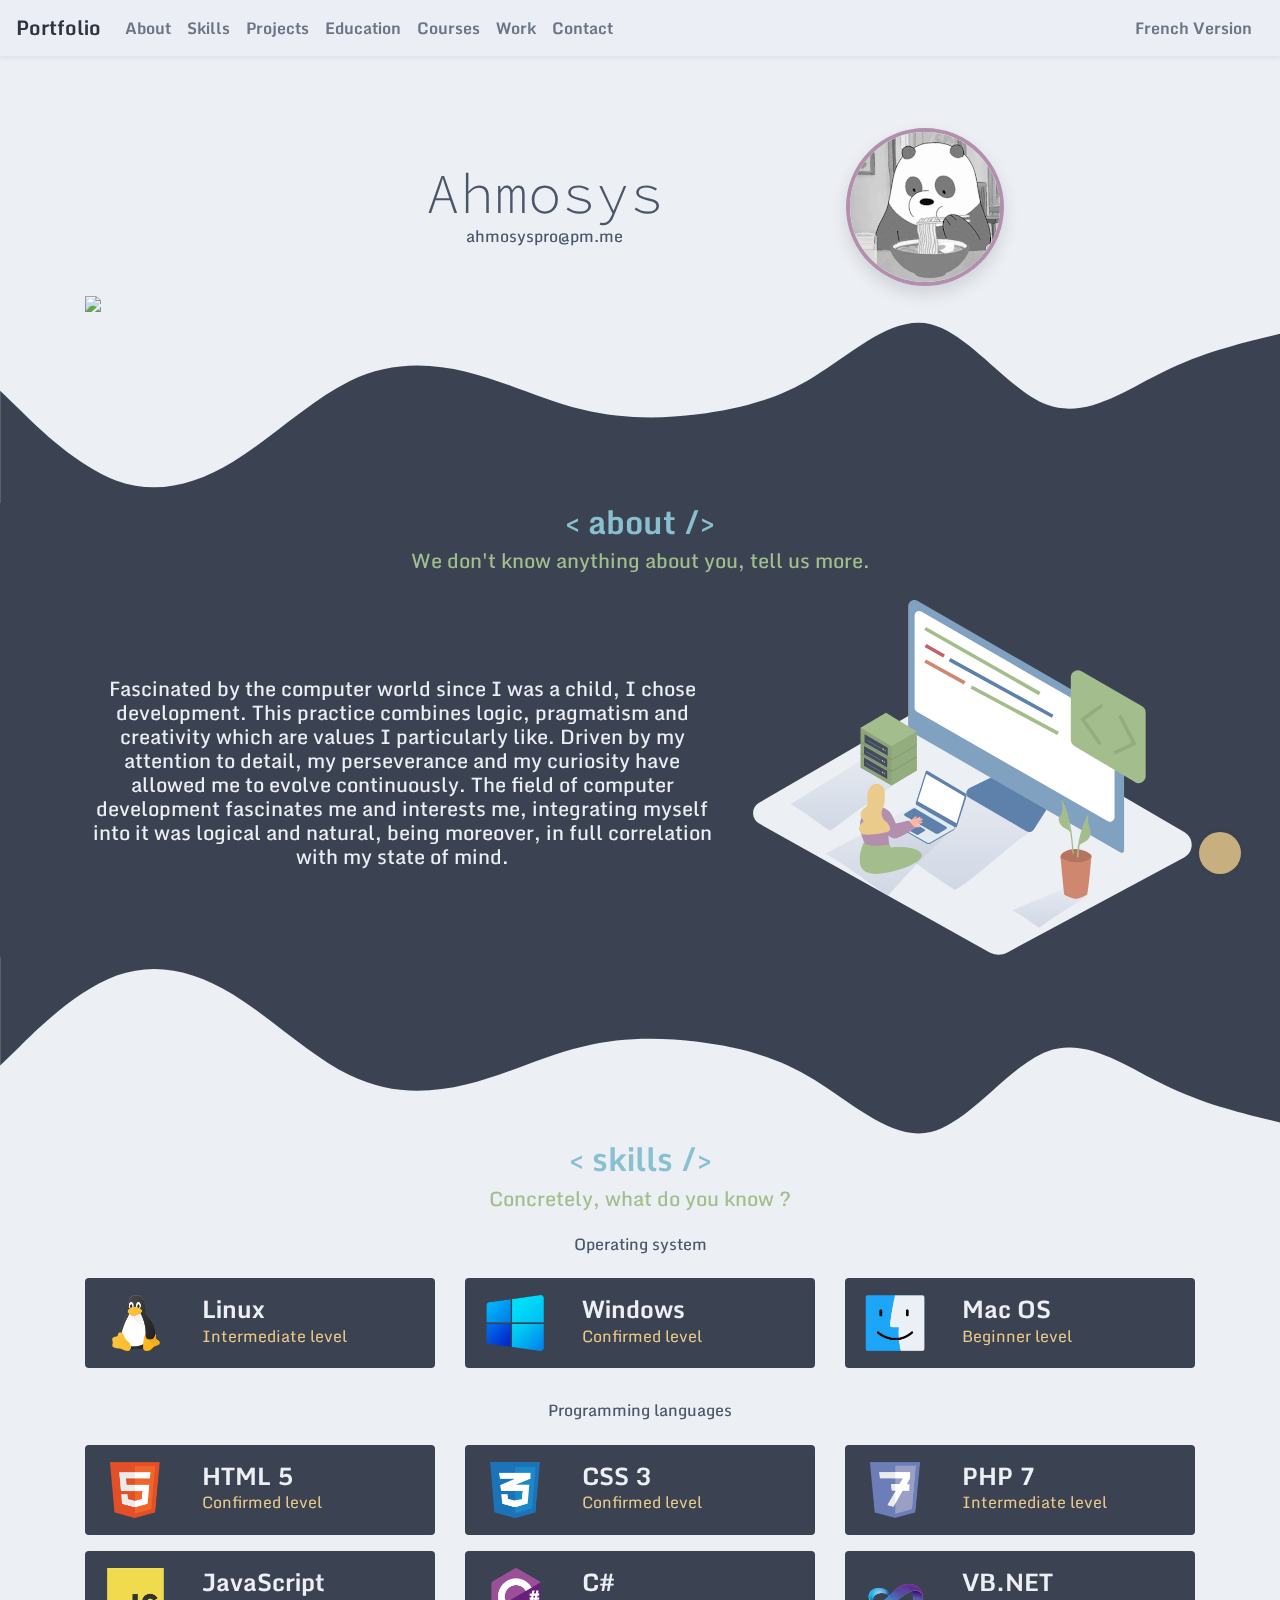
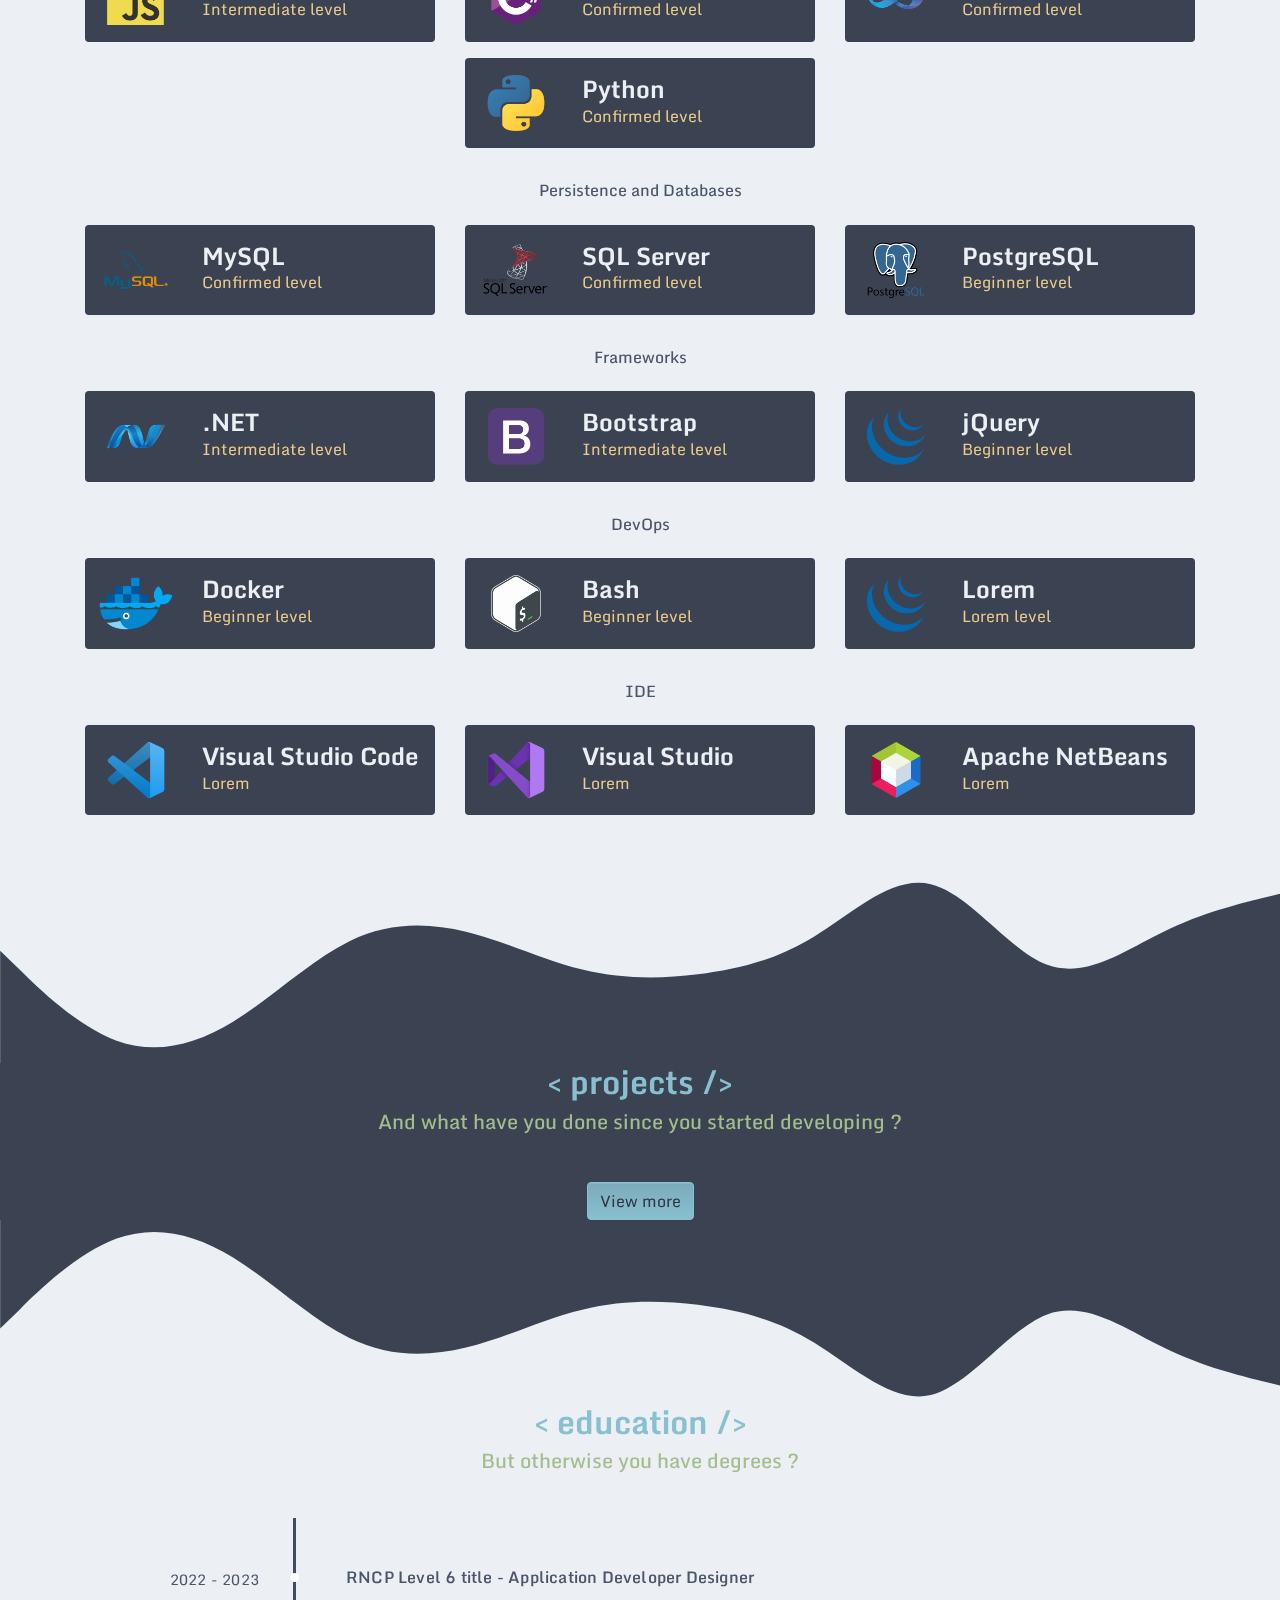
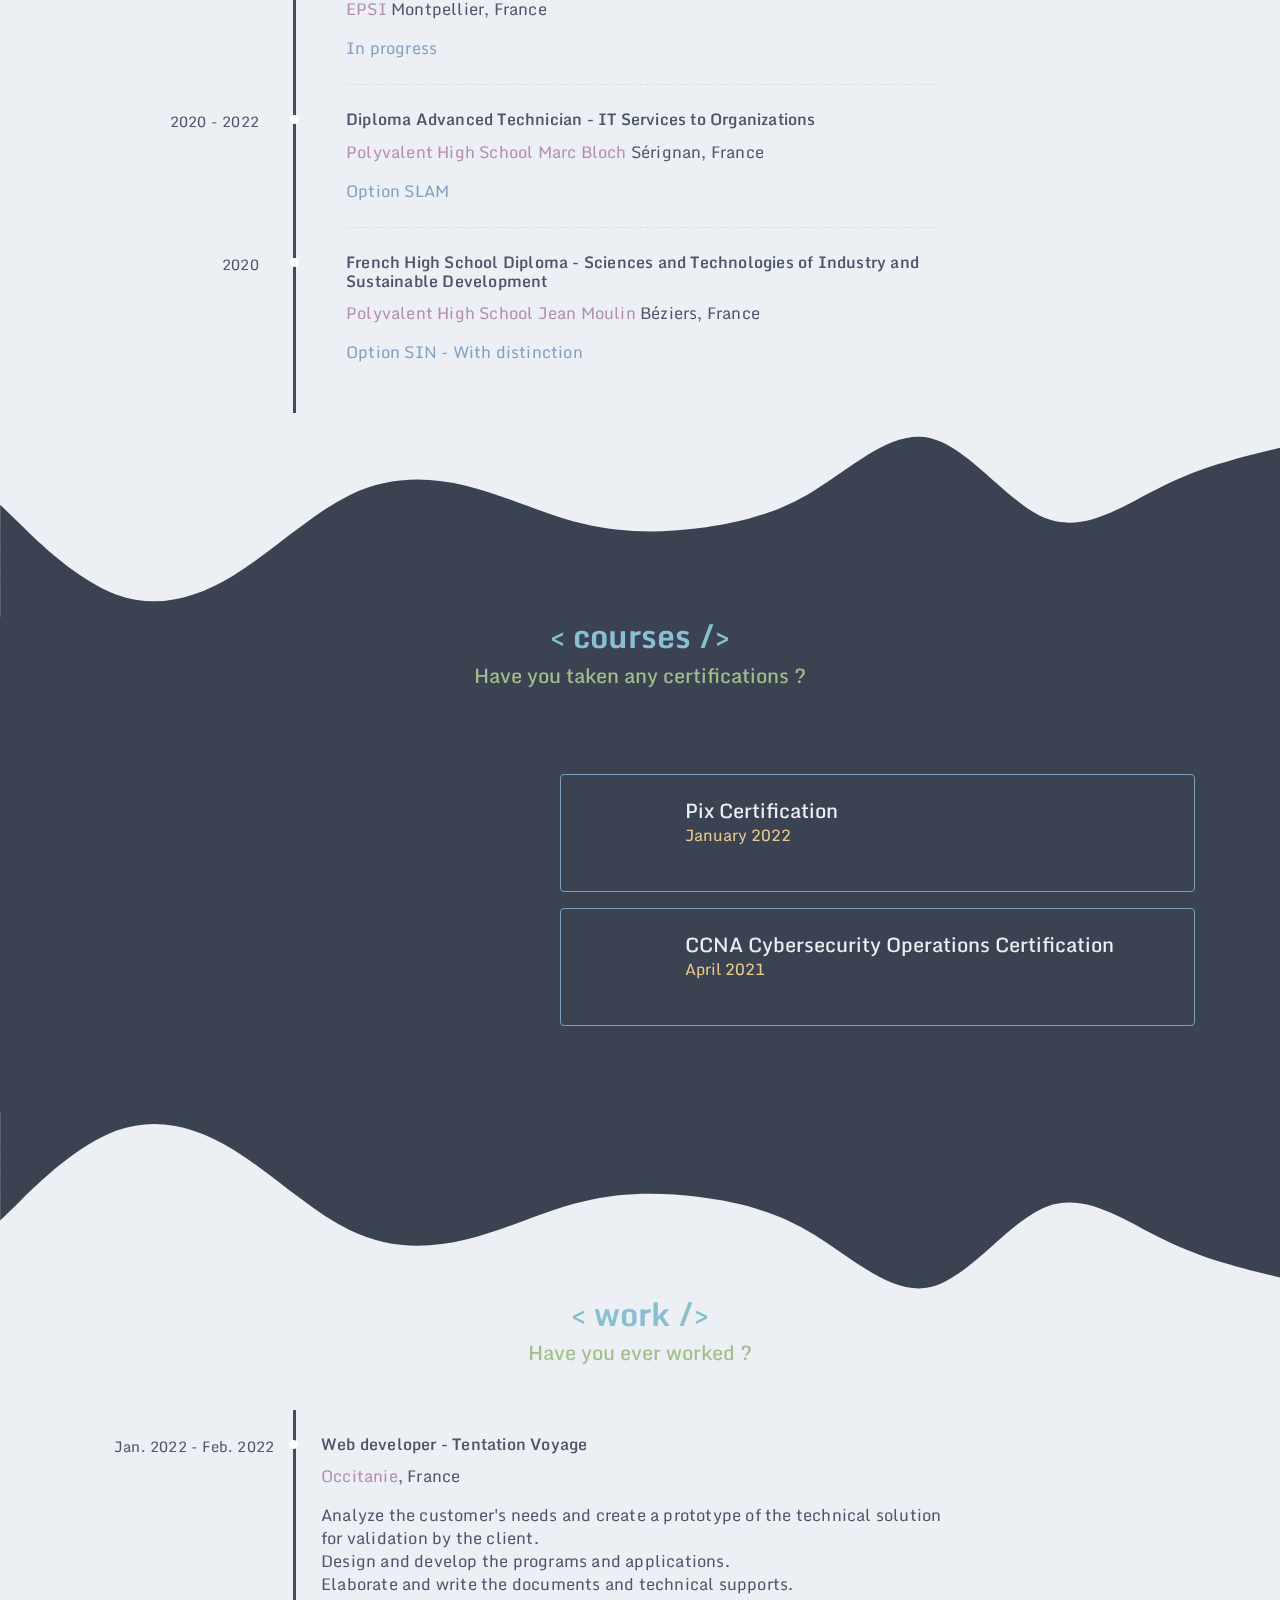
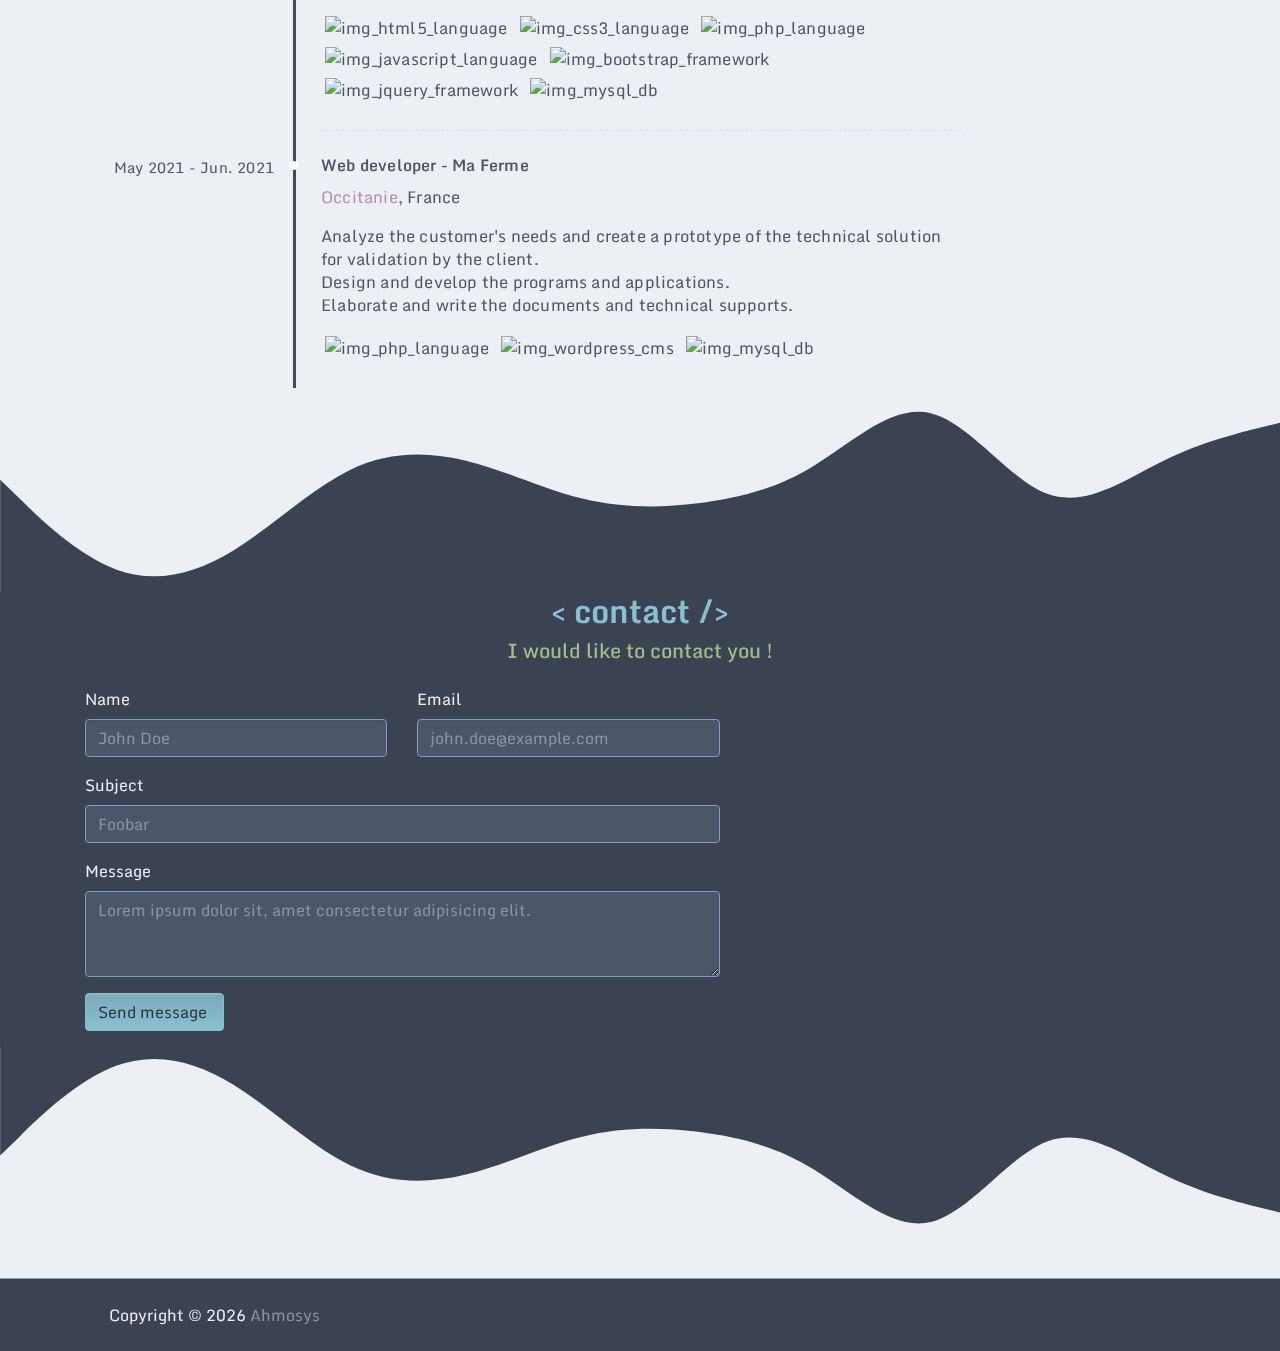
==== commit 41465da2: "🌟 Edited Skills Section" ====
--- a/index.html
+++ b/index.html
@@ -111,17 +111,15 @@
     <!-- About me Section -->
     <section id="about" class="blue">
         <div class="container">
-            <div class="row">
+            <div class="row mb-3">
                 <div class="col-12">
-                    <h2 class="text-center text-primary font-weight-bolder">
-                        < about /></i>
-                    </h2>
+                    <h2 class="text-center text-primary font-weight-bolder">< about /></h2>
                     <h5 class="text-center text-success">
                         We don't know anything about you, tell us more.
                     </h5>
                 </div>
             </div>
-            <div class="row mt-4">
+            <div class="row">
                 <div class="col-lg-7 my-auto">
                     <h5 class="text-center">
                         Fascinated by the computer world since I was a child, I chose development. This practice
@@ -152,9 +150,7 @@
         <div class="container">
             <div class="row mb-3">
                 <div class="col-12">
-                    <h2 class="text-center text-primary font-weight-bolder">
-                        < skills /></i>
-                    </h2>
+                    <h2 class="text-center text-primary font-weight-bolder">< skills /></h2>
                     <h5 class="text-center text-success">
                         Concretely, what do you know ?
                     </h5>
@@ -506,7 +502,7 @@
                         </div>
                     </div>
                 </div>
-                <!-- Bootstrap -->
+                <!-- Bash -->
                 <div class="col-lg-4">
                     <div class="card mt-3 py-3">
                         <div class="row no-gutters">
@@ -564,7 +560,6 @@
                                 <div class="card-block px-3">
                                     <h4 class="card-title text-white mb-0 font-weight-bold">Visual Studio Code</h4>
                                     <p class="card-text text-warning">Lorem</p>
-
                                 </div>
                             </div>
                         </div>
@@ -599,7 +594,6 @@
                                 <div class="card-block px-3">
                                     <h4 class="card-title text-white mb-0 font-weight-bold">Apache NetBeans</h4>
                                     <p class="card-text text-warning">Lorem</p>
-
                                 </div>
                             </div>
                         </div>
@@ -623,9 +617,7 @@
         <div class="container">
             <div class="row mb-3">
                 <div class="col-12">
-                    <h2 class="text-center text-primary font-weight-bolder">
-                        < projects /></i>
-                    </h2>
+                    <h2 class="text-center text-primary font-weight-bolder">< projects /></h2>
                     <h5 class="text-center text-success">
                         And what have you done since you started developing ?
                     </h5>
@@ -653,9 +645,7 @@
         <div class="container">
             <div class="row mb-3">
                 <div class="col-12">
-                    <h2 class="text-center text-primary font-weight-bolder">
-                        < education /></i>
-                    </h2>
+                    <h2 class="text-center text-primary font-weight-bolder">< education /></h2>
                     <h5 class="text-center text-success">
                         But otherwise you have degrees ?
                     </h5>
@@ -702,11 +692,10 @@
     </svg>
     <section id="courses" class="blue">
         <div class="container">
-            <div class="row mb-4">
+            <div class="row mb-3">
                 <div class="col-12">
                     <h2 class="text-center text-primary font-weight-bolder">
                         < courses />
-                        </courses></i>
                     </h2>
                     <h5 class="text-center text-success">
                         Have you taken any certifications ?
@@ -768,9 +757,7 @@
         <div class="container">
             <div class="row mb-3">
                 <div class="col-12">
-                    <h2 class="text-center text-primary font-weight-bolder">
-                        < work /></i>
-                    </h2>
+                    <h2 class="text-center text-primary font-weight-bolder">< work /></h2>
                     <h5 class="text-center text-success">
                         Have you ever worked ?
                     </h5>
@@ -851,11 +838,9 @@
     </svg>
     <section id="contact" class="blue">
         <div class="container">
-            <div class="row mb-4">
+            <div class="row mb-3">
                 <div class="col-12">
-                    <h2 class="text-center text-primary font-weight-bolder">
-                        < contact /></i>
-                    </h2>
+                    <h2 class="text-center text-primary font-weight-bolder">< contact /></h2>
                     <h5 class="text-center text-success">
                         I would like to contact you !
                     </h5>
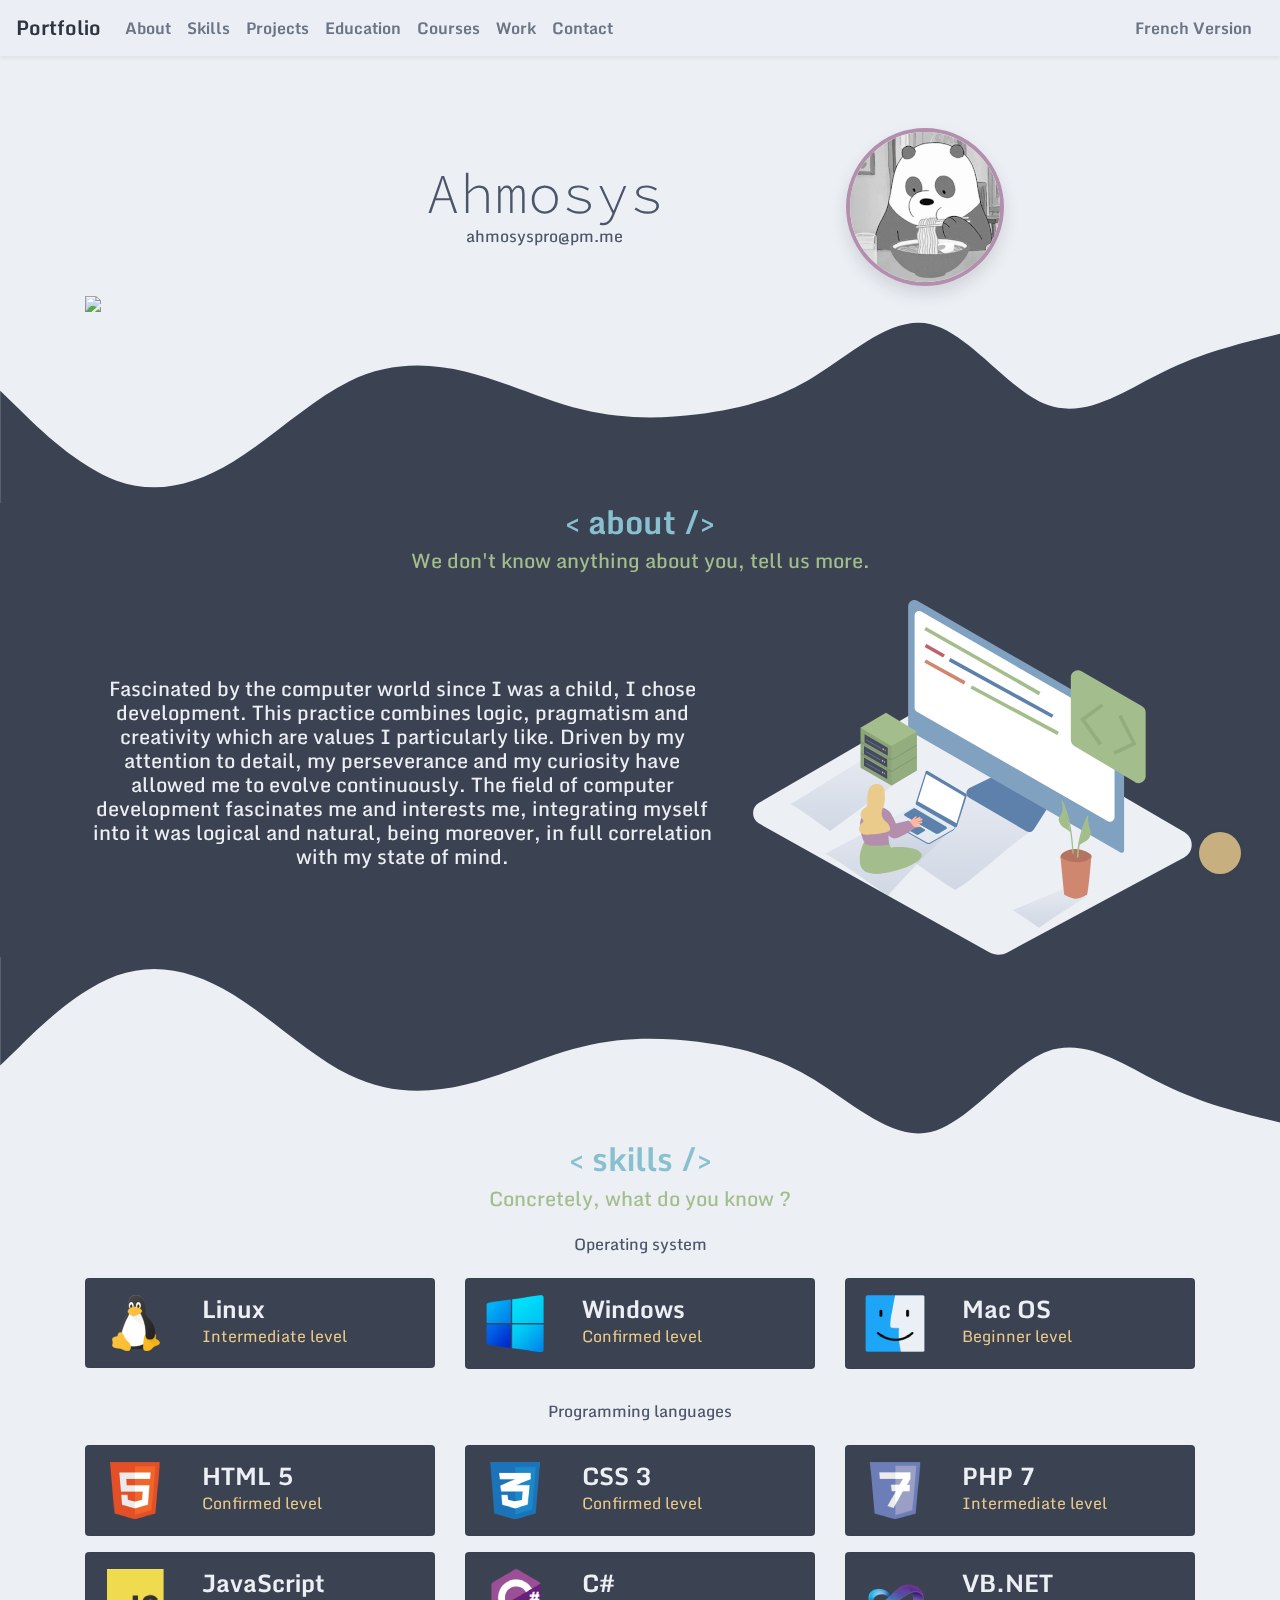
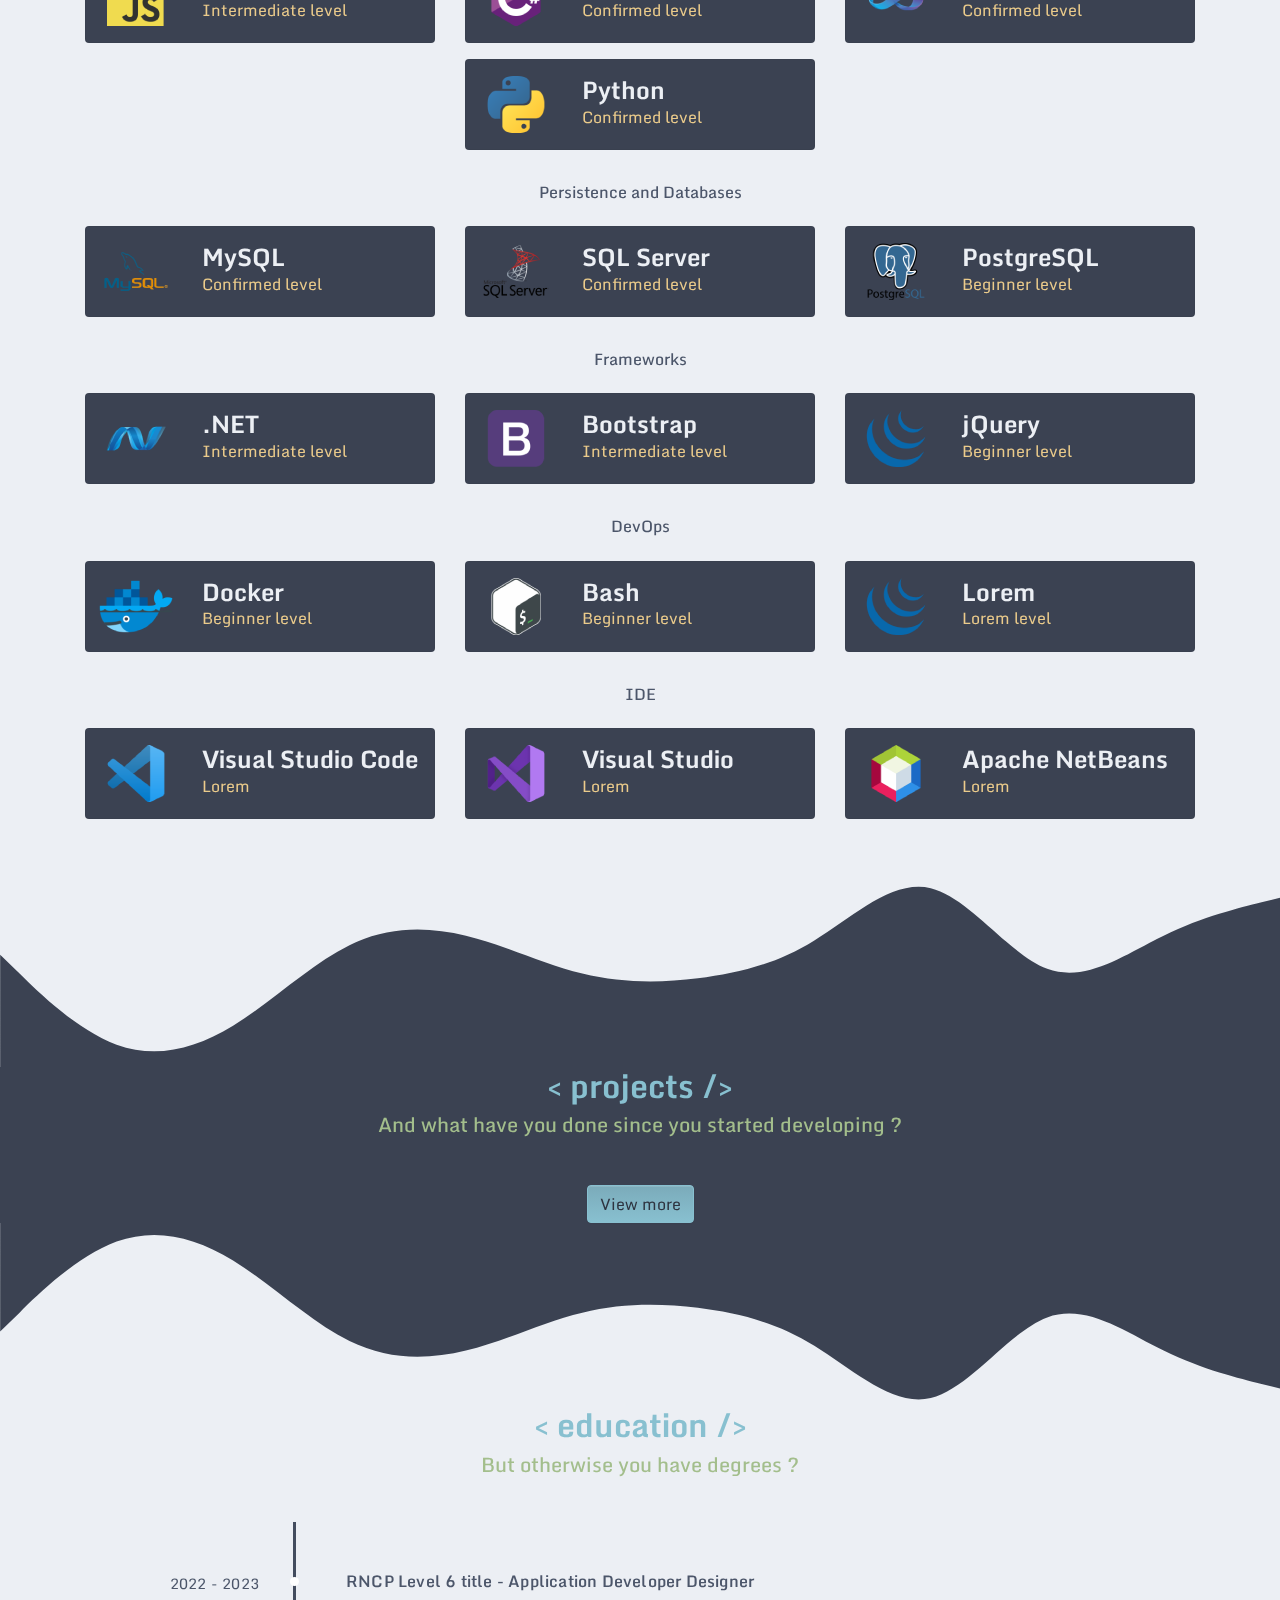
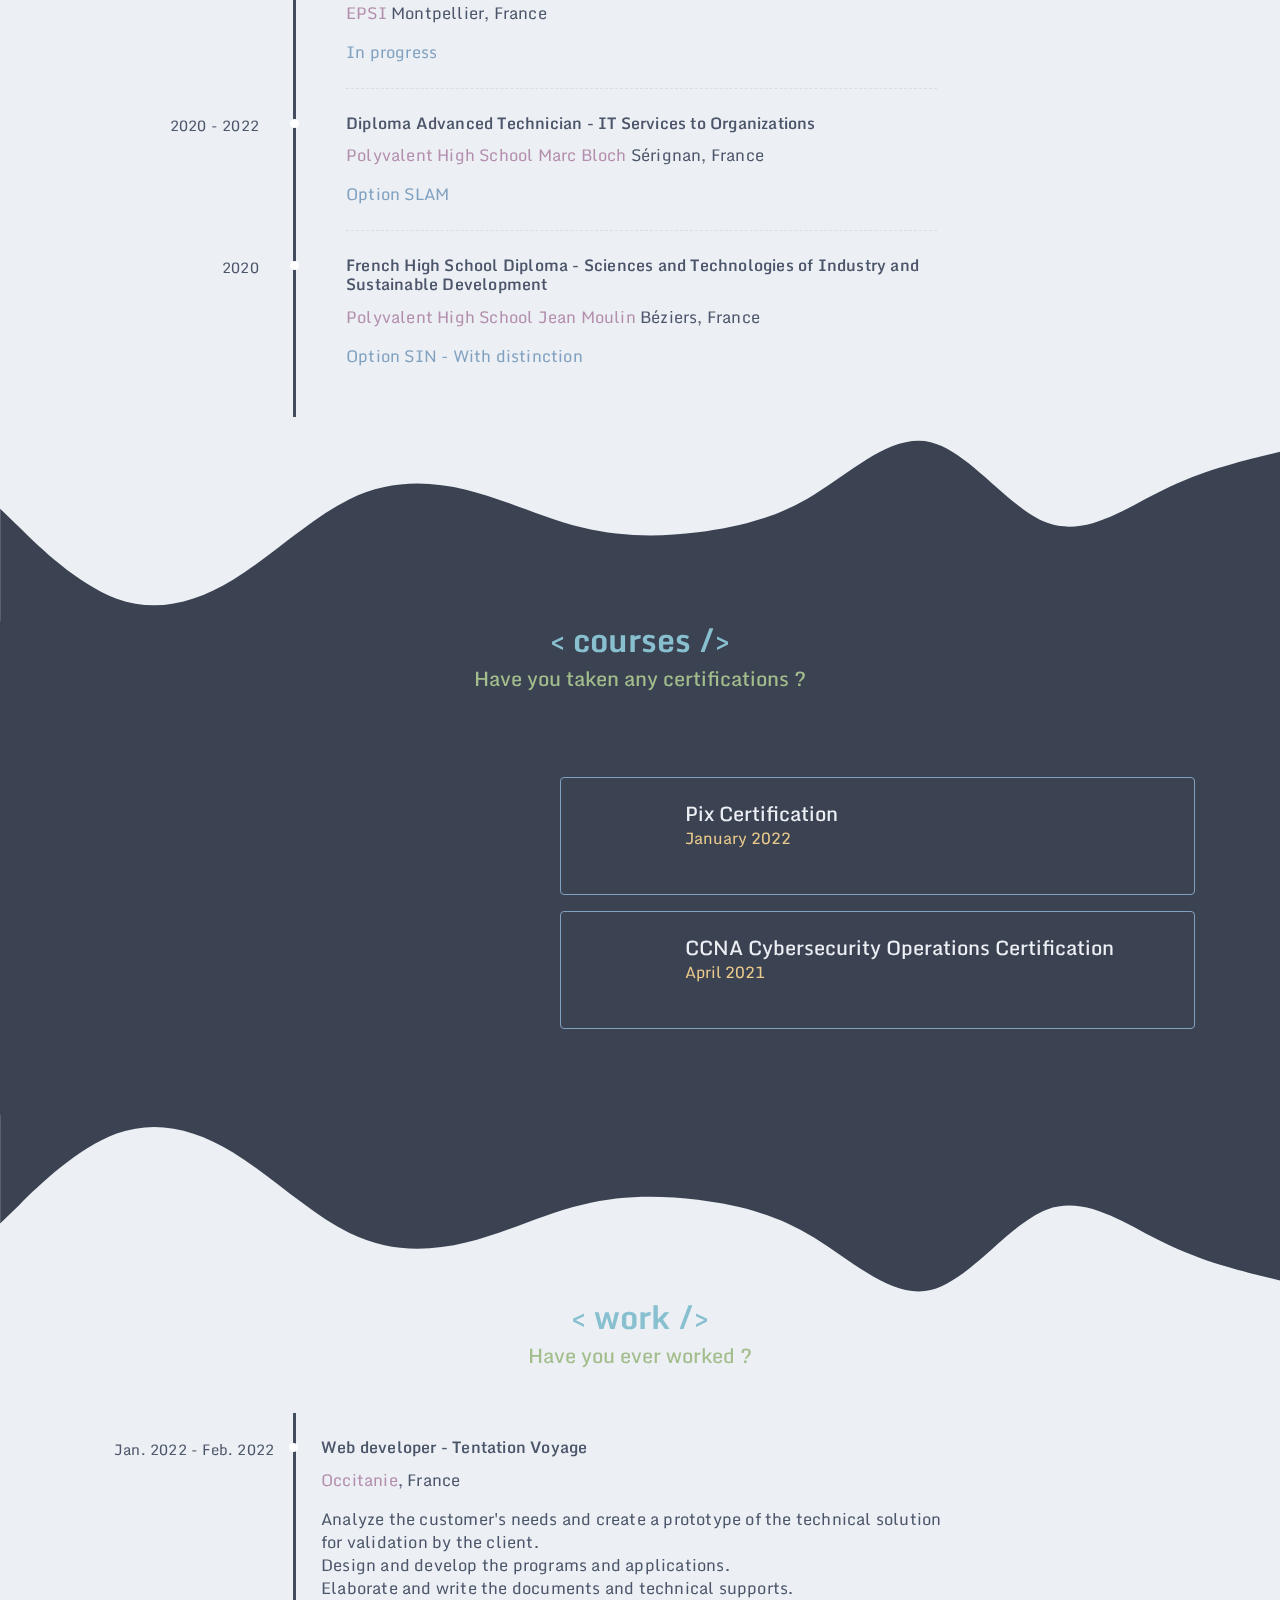
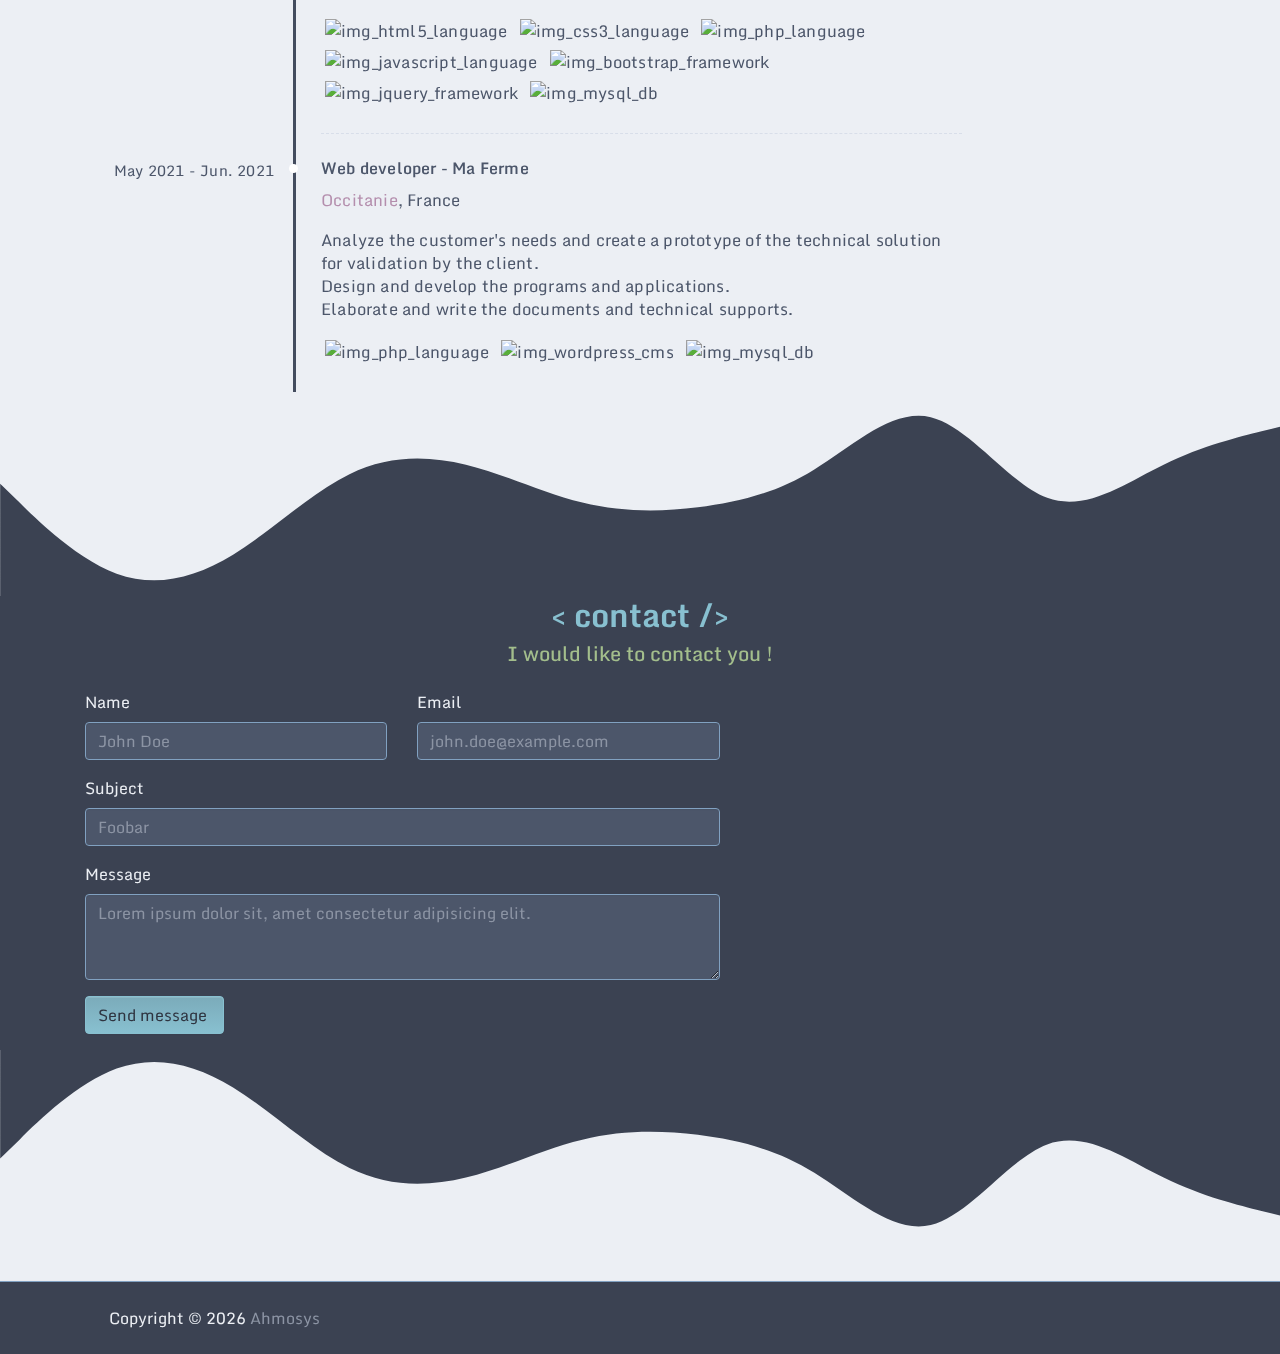
==== commit 5bfafb03: "🌟 Deffer CSS and edited some other things" ====
--- a/index.html
+++ b/index.html
@@ -10,7 +10,8 @@
     <link href="styles/nordbootstrap.css" rel="stylesheet">
     <link href="styles/style_nord.css" rel="stylesheet">
     <!-- CSS SweetAlert2 -->
-    <link rel="stylesheet" href="https://cdn.jsdelivr.net/npm/@sweetalert2/theme-borderless@5.0.10/borderless.min.css">
+    <link rel="preload" href="https://cdn.jsdelivr.net/npm/@sweetalert2/theme-borderless@5.0.10/borderless.min.css" as="style" onload="this.onload=null;this.rel='stylesheet'">
+    <noscript><link rel="stylesheet" href="https://cdn.jsdelivr.net/npm/@sweetalert2/theme-borderless@5.0.10/borderless.min.css"></noscript>
     <!-- Font -->
     <link rel="preconnect" href="https://fonts.googleapis.com">
     <link rel="preconnect" href="https://fonts.gstatic.com" crossorigin>
@@ -134,7 +135,7 @@
                 </div>
                 <div class="col-lg-5 d-none d-xl-block d-lg-block">
                     <img src="images/about/img_illustration_about_isometric.svg"
-                        class="img-unselectable img-floating img-fluid" loading="lazy">
+                        class="img-unselectable img-floating img-fluid">
                 </div>
             </div>
         </div>
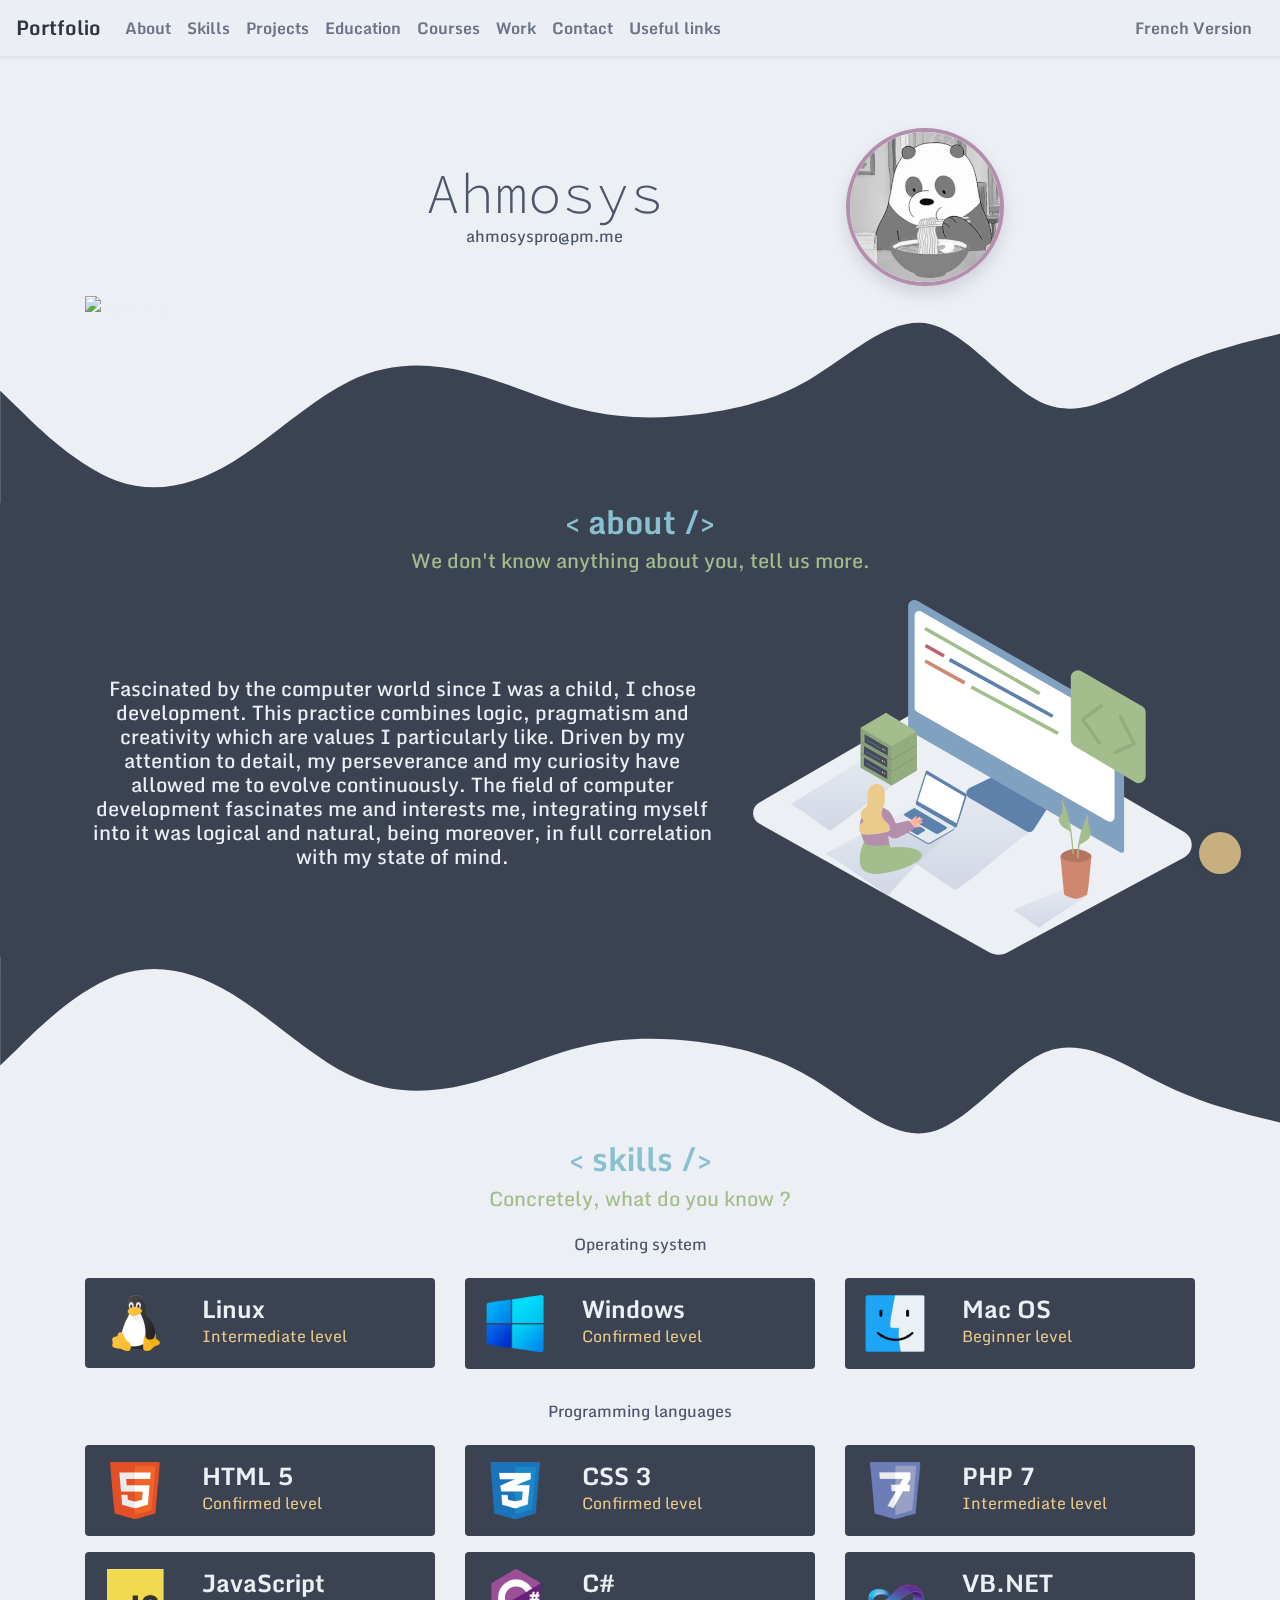
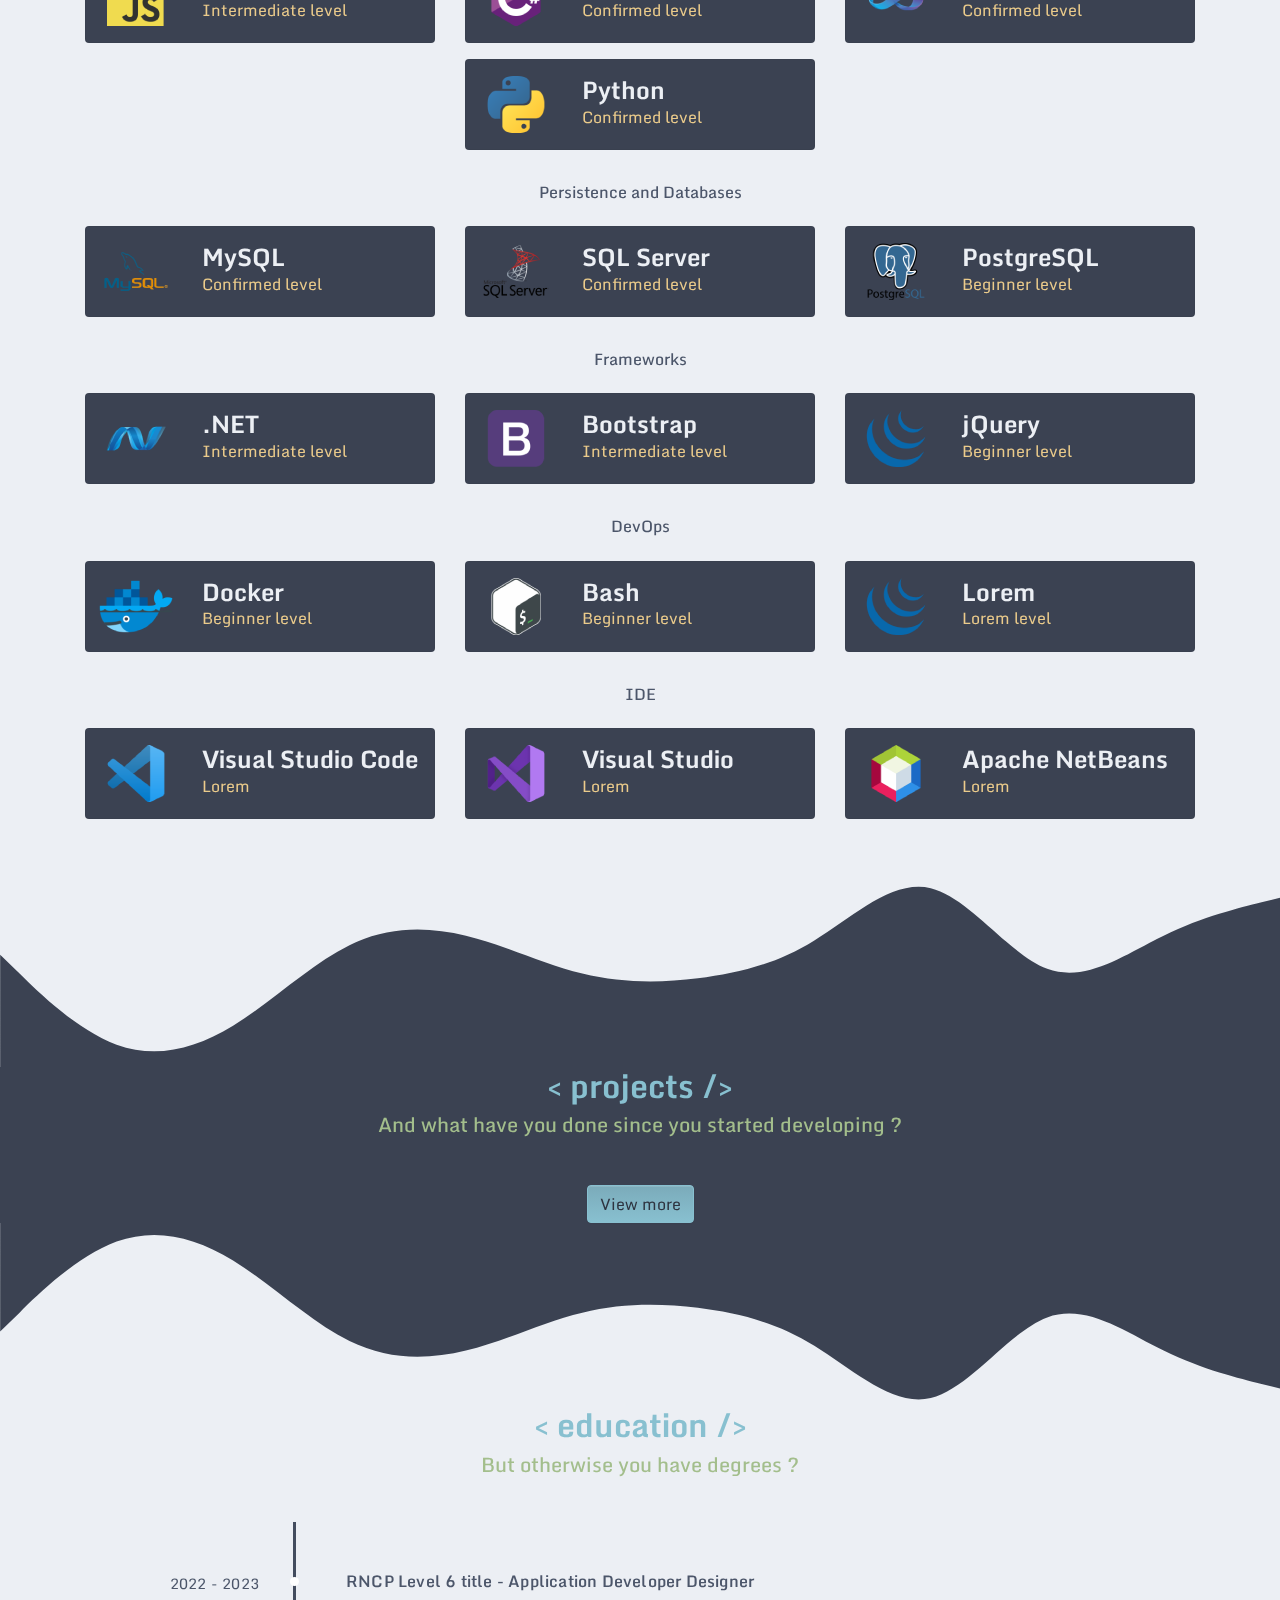
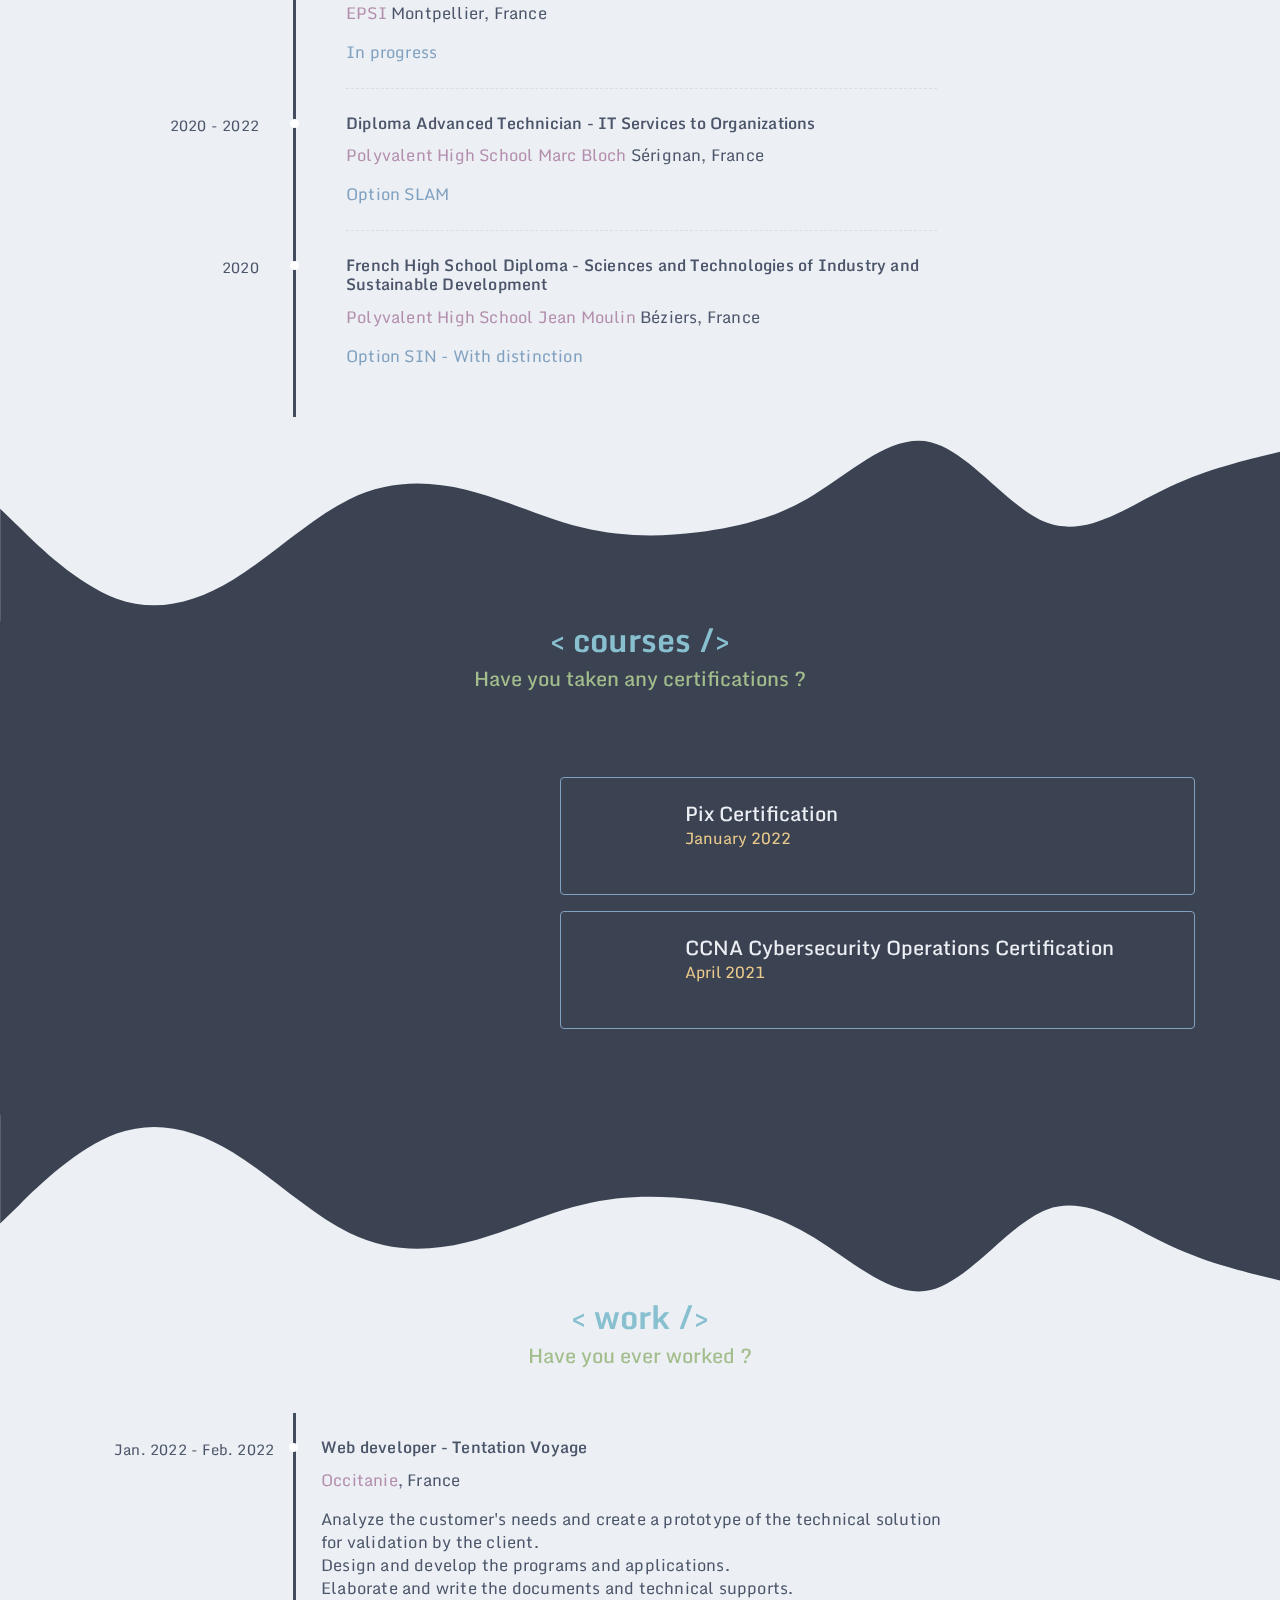
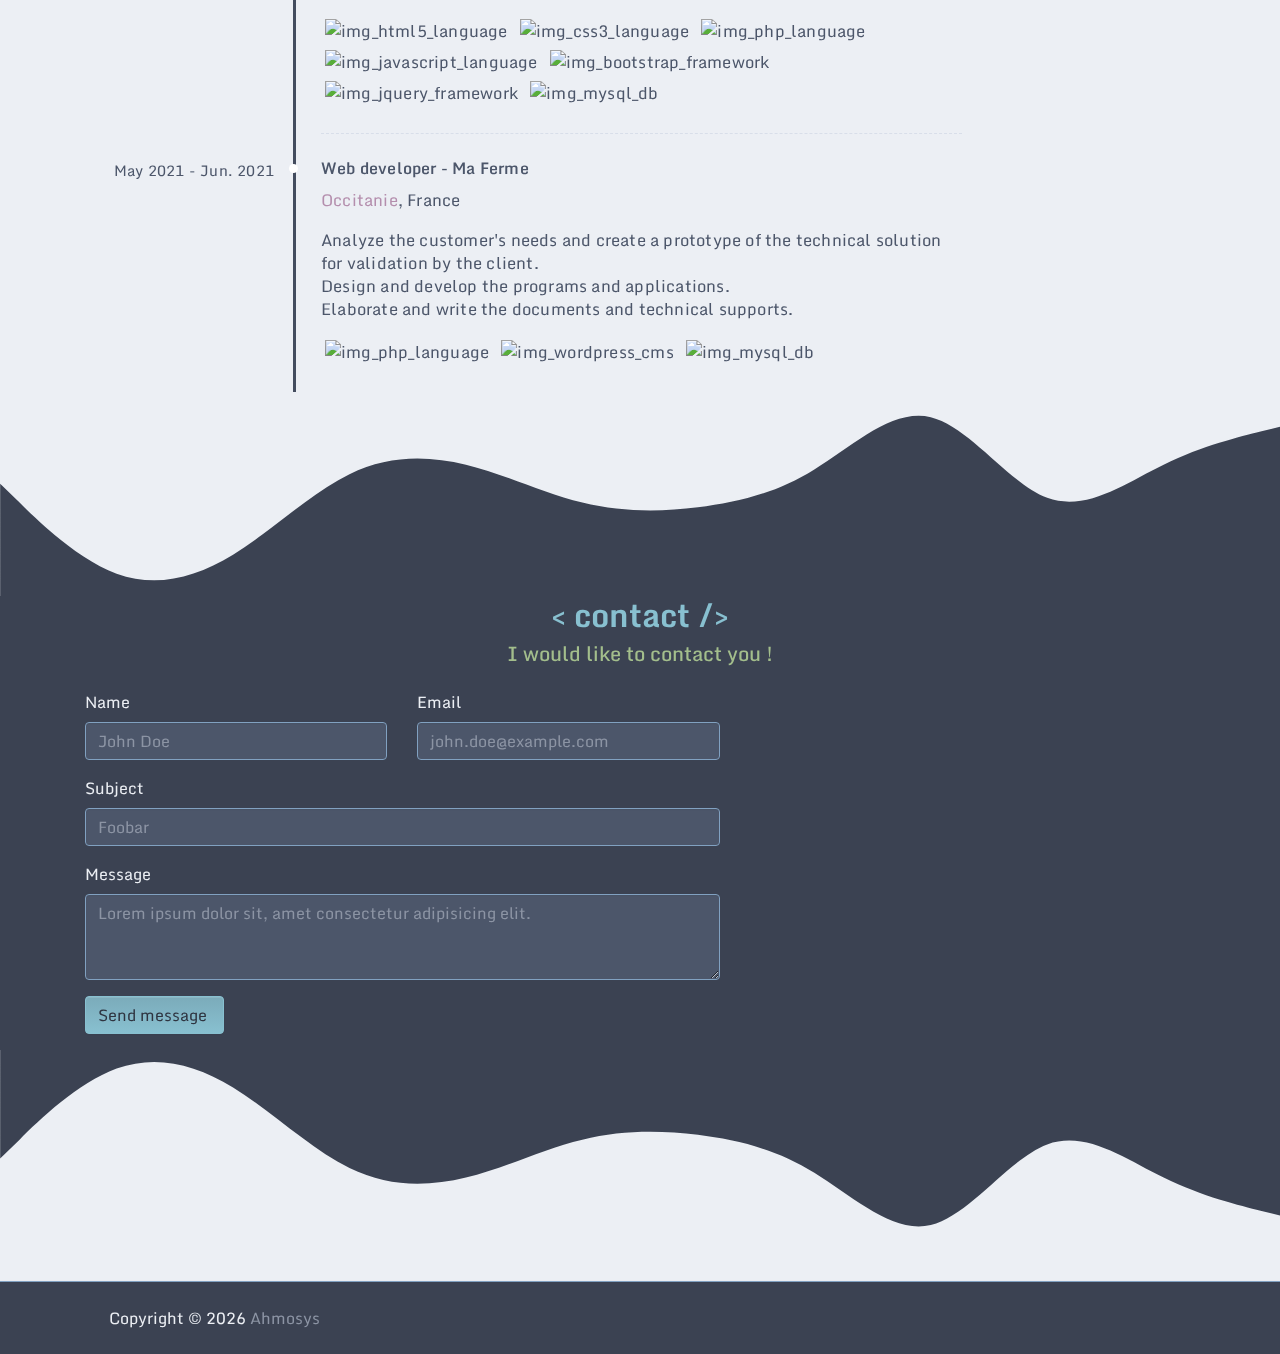
==== commit 9ca07d1f: "🌟 Added Navbar Item" ====
--- a/index.html
+++ b/index.html
@@ -29,7 +29,7 @@
             aria-controls="navbar" aria-expanded="false" aria-label="Toggle navigation">
             <span class="navbar-toggler-icon"></span>
         </button>
-        <div class="collapse navbar-collapse" id="navbar">
+        <div class="collapse navbar-collapse" id="navbar-left">
             <ul class="navbar-nav">
                 <li class="nav-item">
                     <a class="nav-link" href="#about">About</span></a>
@@ -52,9 +52,12 @@
                 <li class="nav-item">
                     <a class="nav-link" href="#contact">Contact</a>
                 </li>
+                <li class="nav-item">
+                    <a class="nav-link" href="useful_links.html">Useful links</a>
+                </li>
             </ul>
         </div>
-        <div class="collapse navbar-collapse" id="navbar">
+        <div class="collapse navbar-collapse" id="navbar-right">
             <ul class="navbar-nav ml-auto">
                 <li class="nav-item">
                     <a class="nav-link" href="index_fr.html">French Version&nbsp;<i data-eva="flag-outline"
@@ -135,7 +138,7 @@
                 </div>
                 <div class="col-lg-5 d-none d-xl-block d-lg-block">
                     <img src="images/about/img_illustration_about_isometric.svg"
-                        class="img-unselectable img-floating img-fluid">
+                        class="img-unselectable img-floating img-fluid" alt="img_illustration_about_isometric">
                 </div>
             </div>
         </div>
@@ -706,7 +709,7 @@
             <div class="row">
                 <div class="col-lg-5 d-none d-xl-block d-lg-block">
                     <img src="images/courses/img_illustration_courses_isometric.svg"
-                        class="img-unselectable img-floating img-fluid" width="400px" height="400px" loading="lazy">
+                        class="img-unselectable img-floating img-fluid" width="400px" height="400px" loading="lazy" alt="img_illustration_courses_isometric">
                 </div>
                 <div class='col-lg-7 mb-4 my-auto'>
                     <div class="card border-info p-2">
@@ -902,7 +905,7 @@
                 </div>
                 <div class="col-lg-5 d-none d-xl-block d-lg-block">
                     <img src="images/contact/img_illustration_contact_isometric.svg"
-                        class="img-unselectable img-floating img-fluid" loading="lazy">
+                        class="img-unselectable img-floating img-fluid" loading="lazy" alt="img_illustration_contact_isometric">
                 </div>
             </div>
         </div>
@@ -962,7 +965,7 @@
     integrity="sha384-ka7Sk0Gln4gmtz2MlQnikT1wXgYsOg+OMhuP+IlRH9sENBO0LRn5q+8nbTov4+1p" crossorigin="anonymous">
 </script>
 <!-- JS Eva Icons -->
-<script src="https://unpkg.com/eva-icons"></script>
+<script src="https://unpkg.com/eva-icons@1.1.3/eva.min.js"></script>
 <!-- JS Typed -->
 <script src="https://cdn.jsdelivr.net/npm/typed.js@2.0.12"></script>
 <!-- JS SweetAlert2 -->
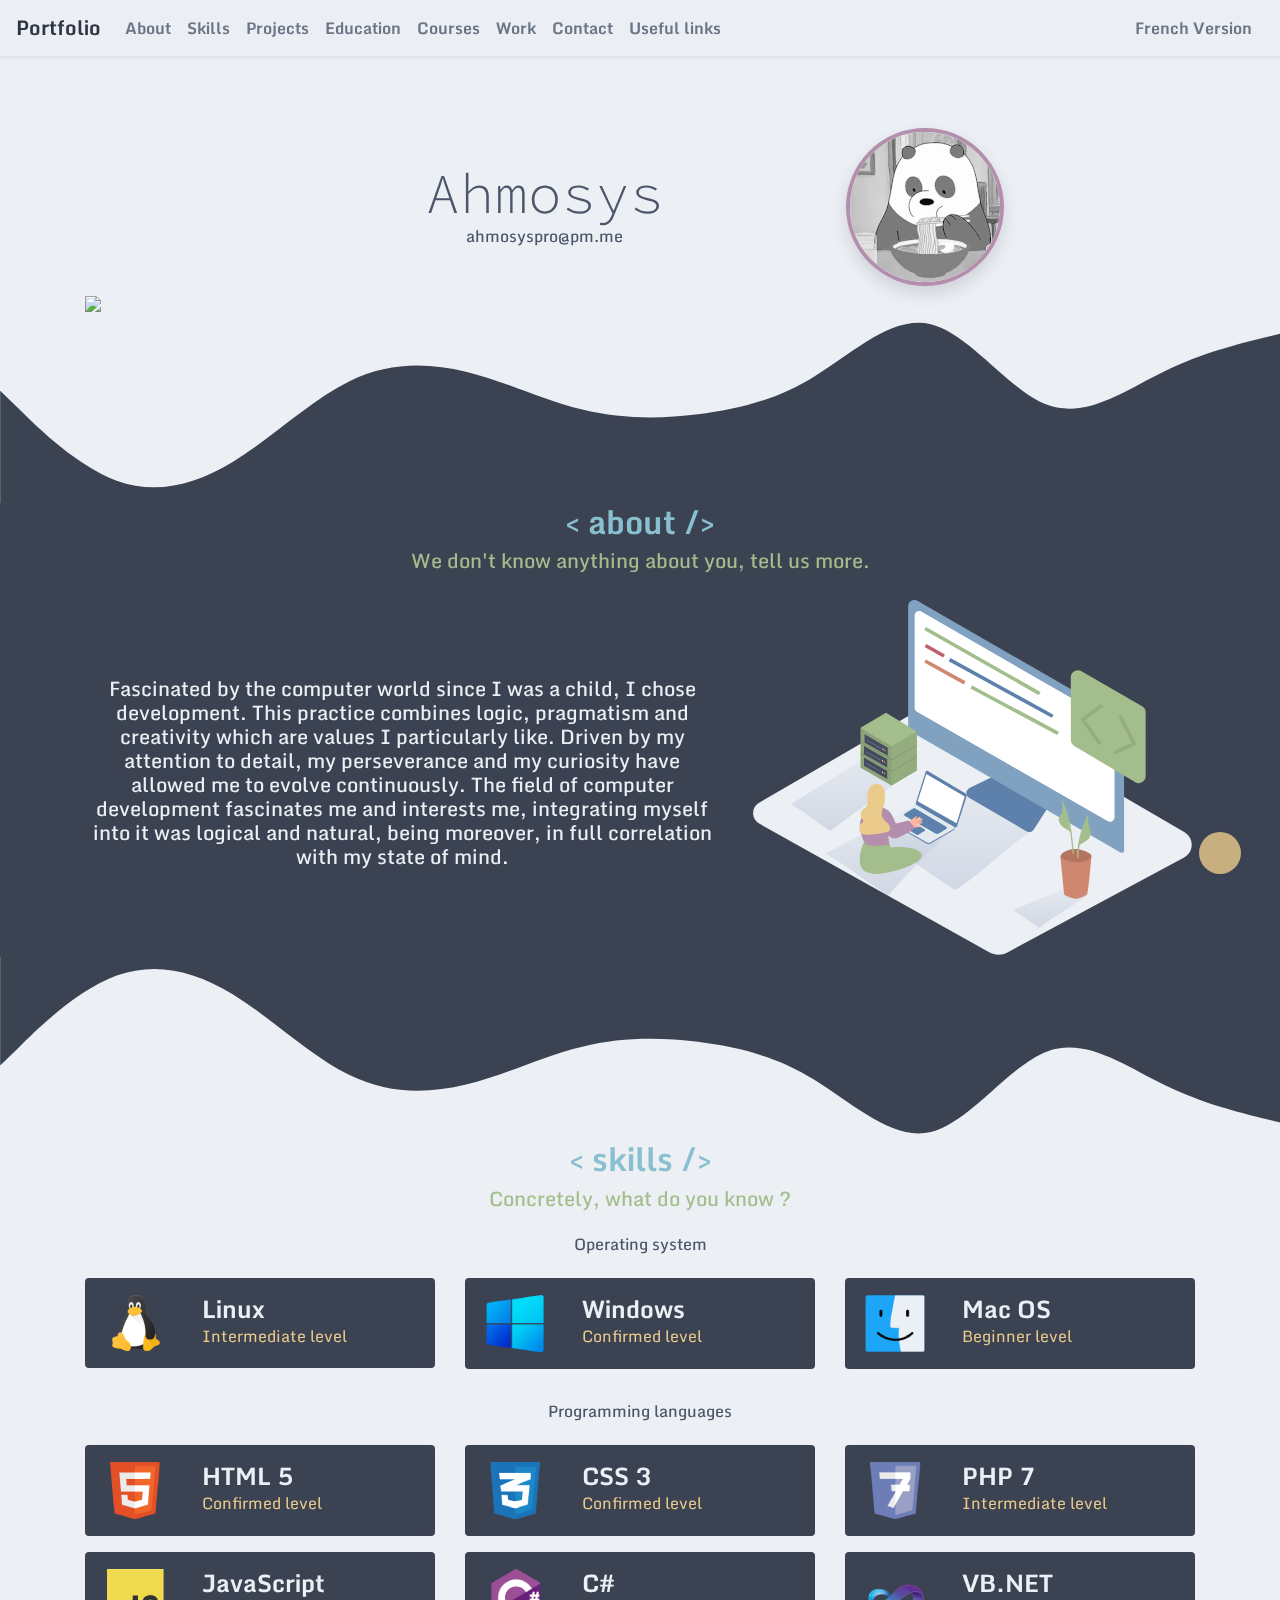
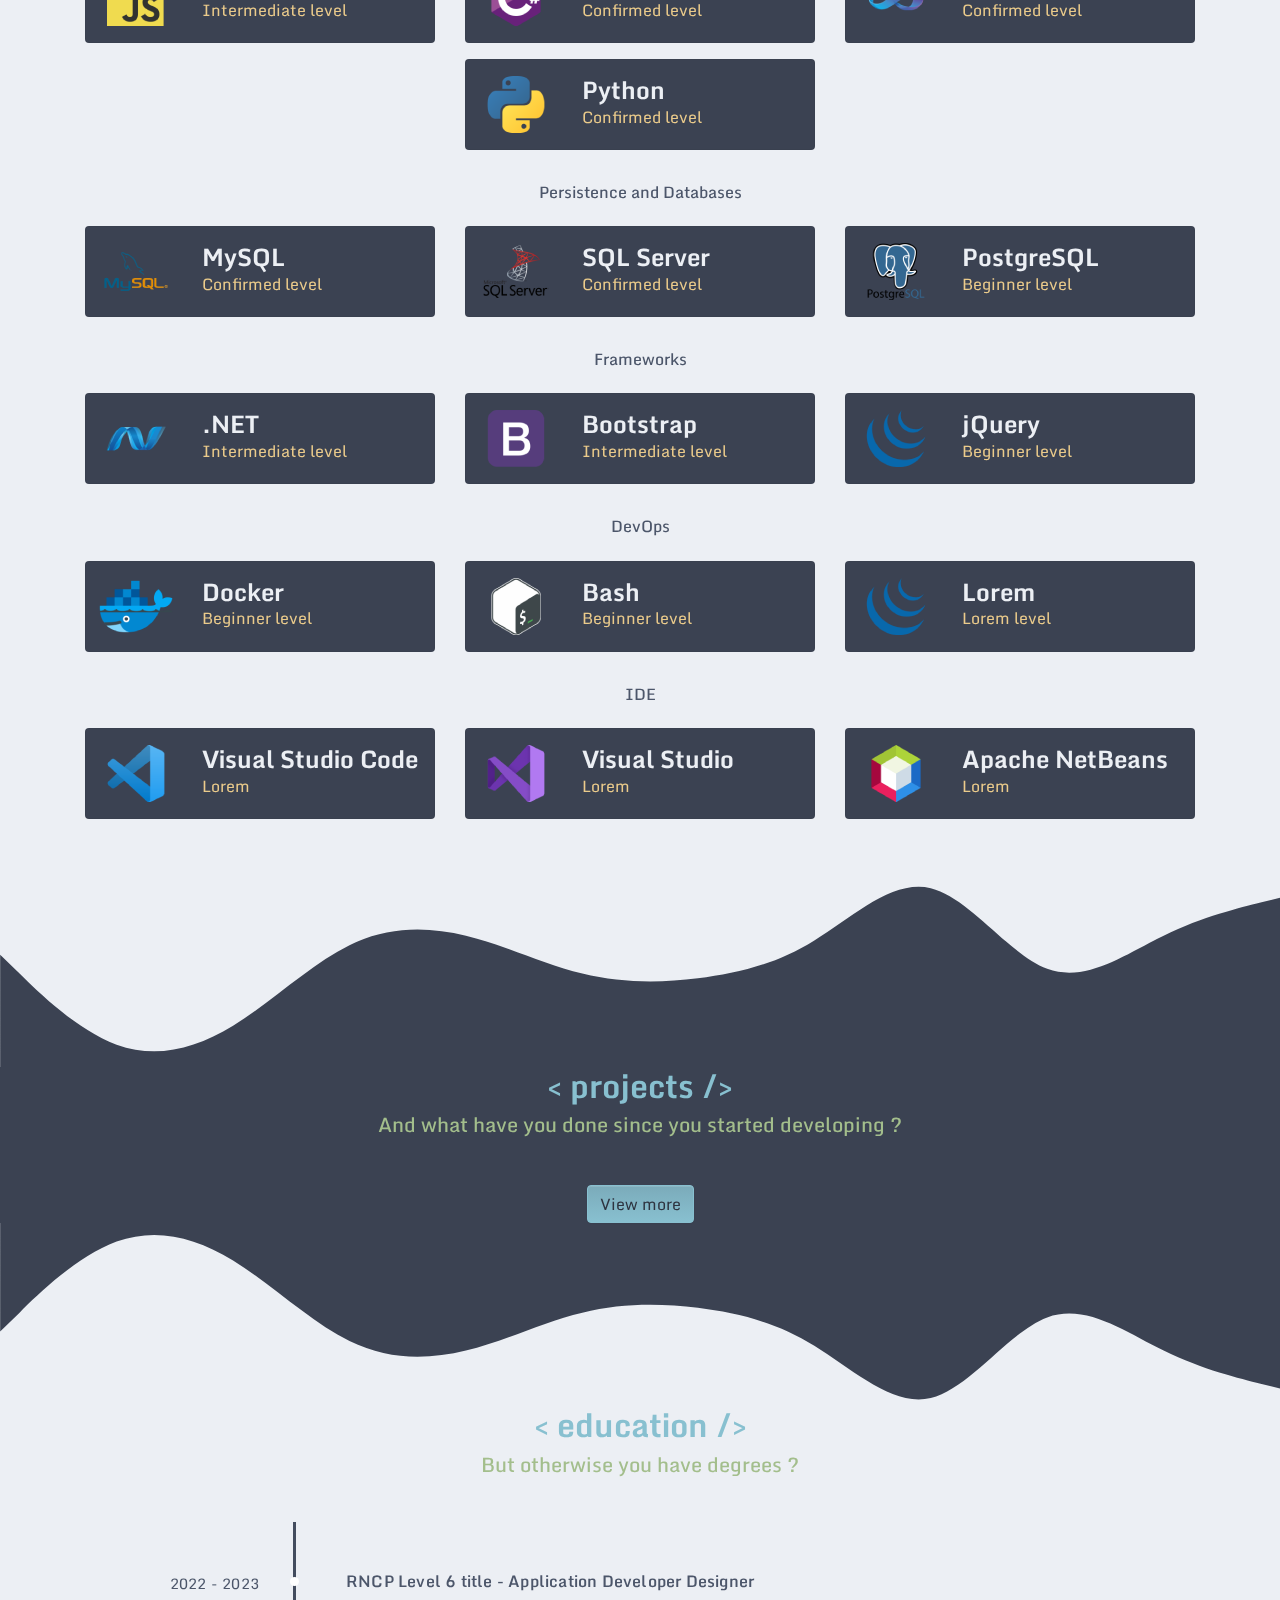
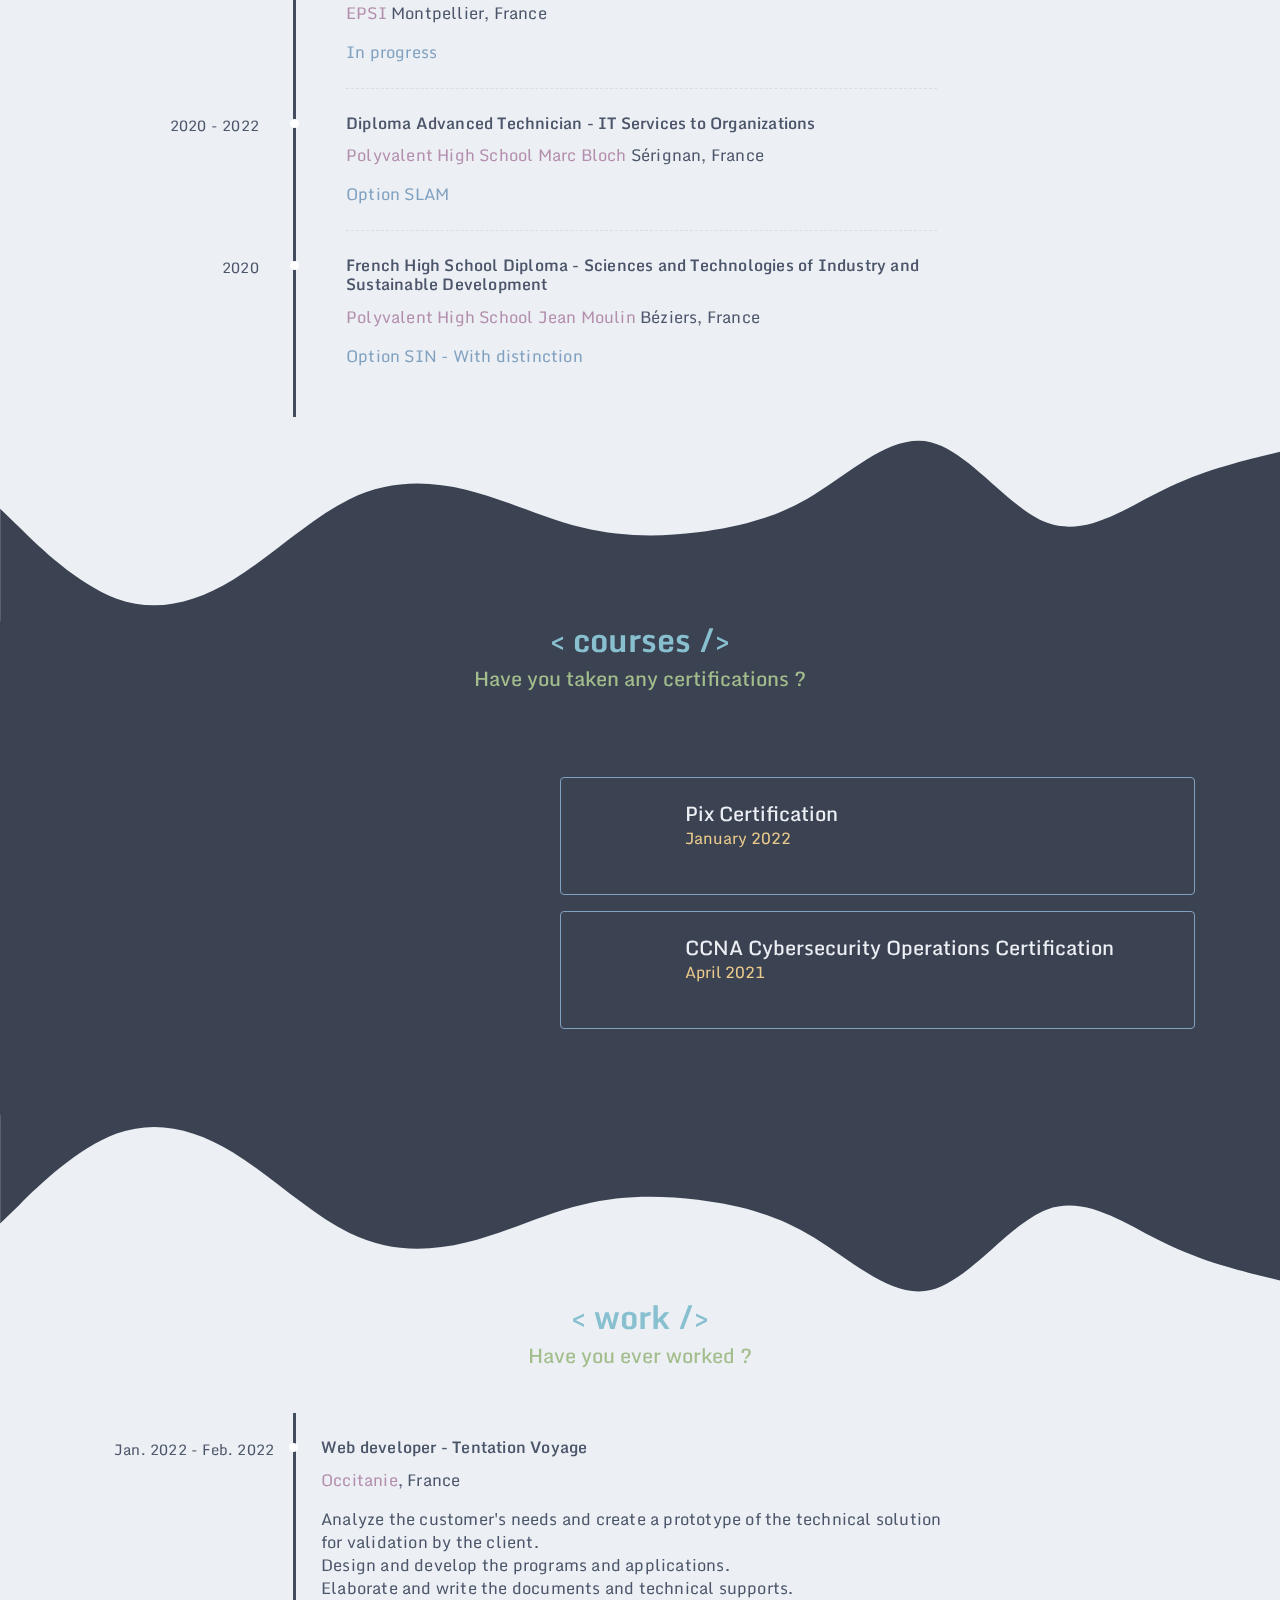
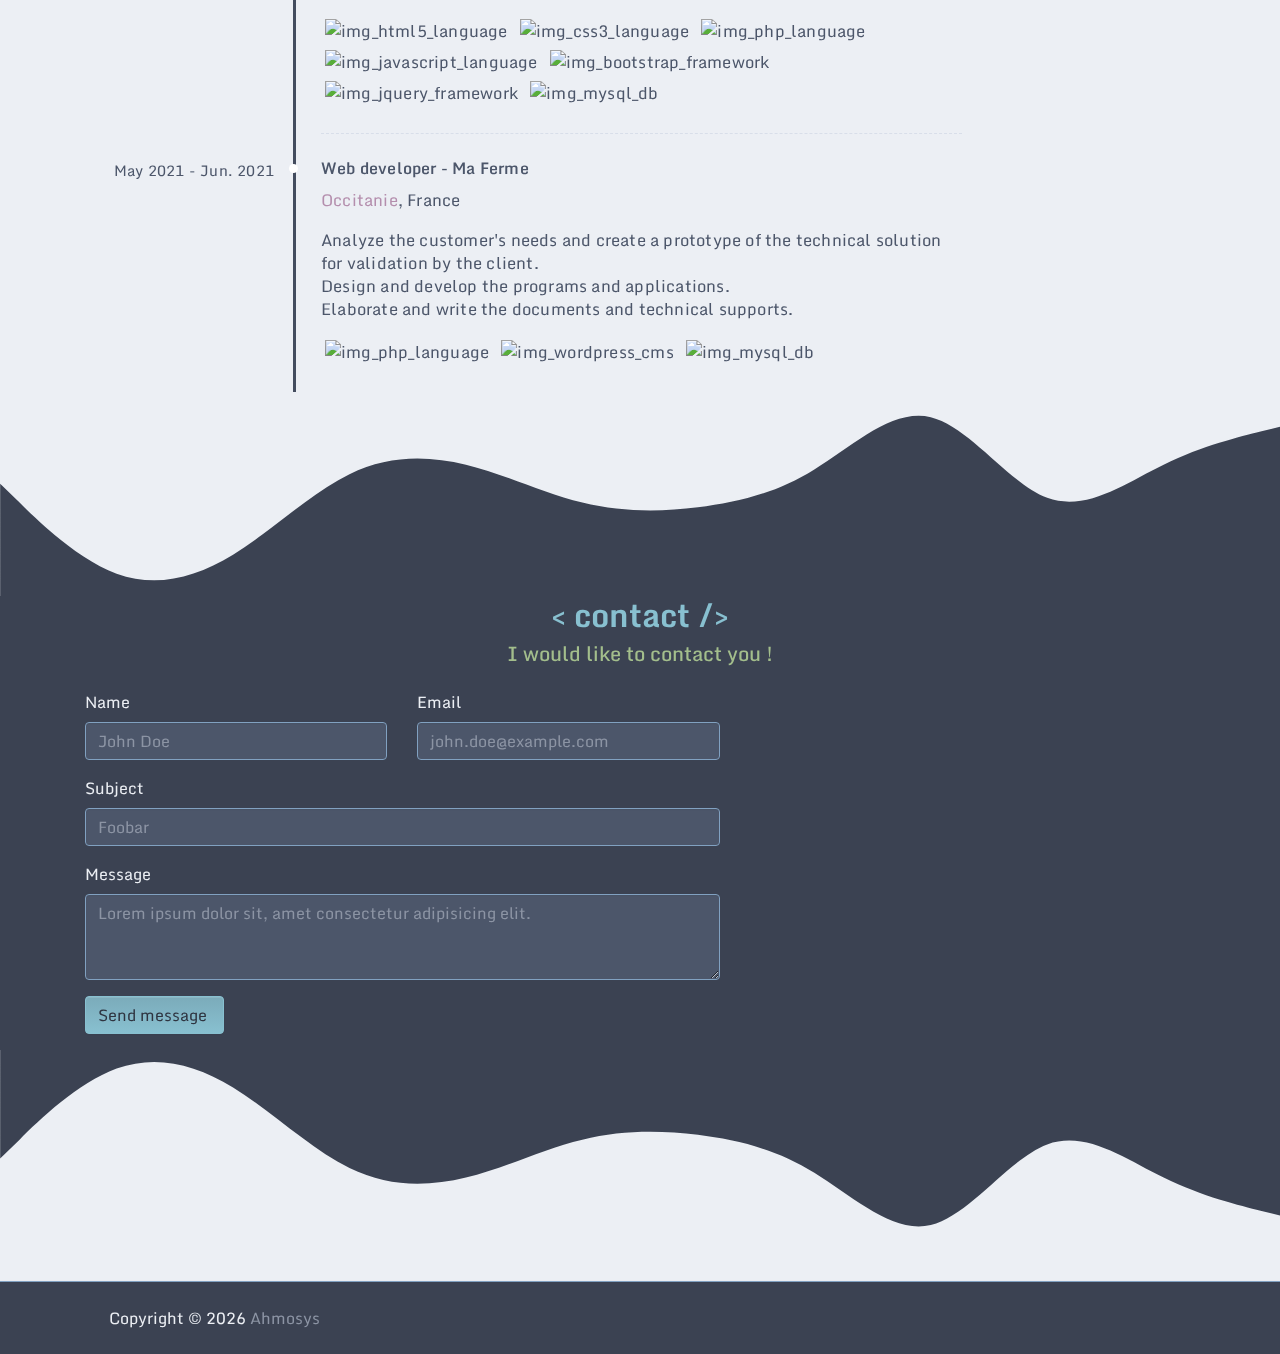
==== commit 274f82c9: "🌟 Google verification" ====
--- a/index.html
+++ b/index.html
@@ -6,6 +6,7 @@
     <meta charset="UTF-8">
     <meta http-equiv="X-UA-Compatible" content="IE=edge">
     <meta name="viewport" content="width=device-width, initial-scale=1.0">
+    <meta name="google-site-verification" content="cZgRz8fdTLBo7iR7SaVhNdf75p3VFL4soPFv_YMivno" />
     <!-- CSS -->
     <link href="styles/nordbootstrap.css" rel="stylesheet">
     <link href="styles/style_nord.css" rel="stylesheet">
